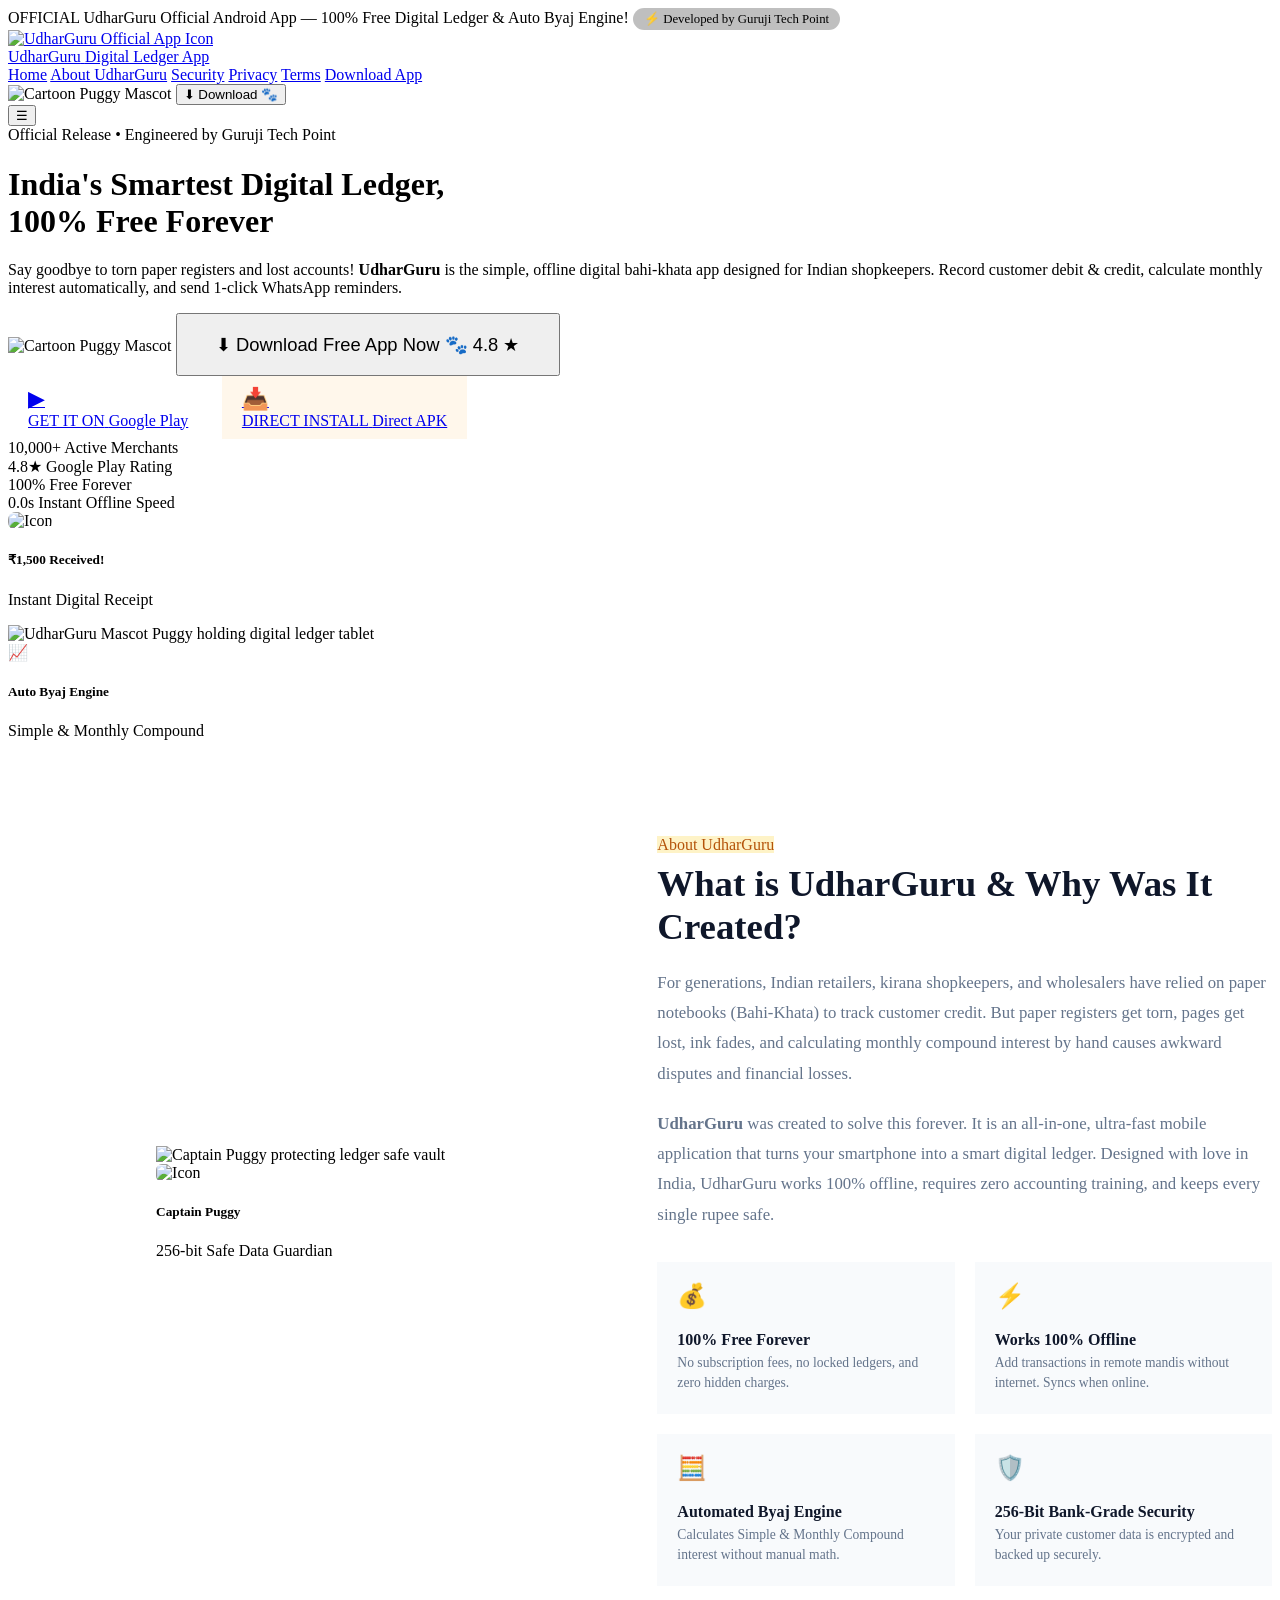
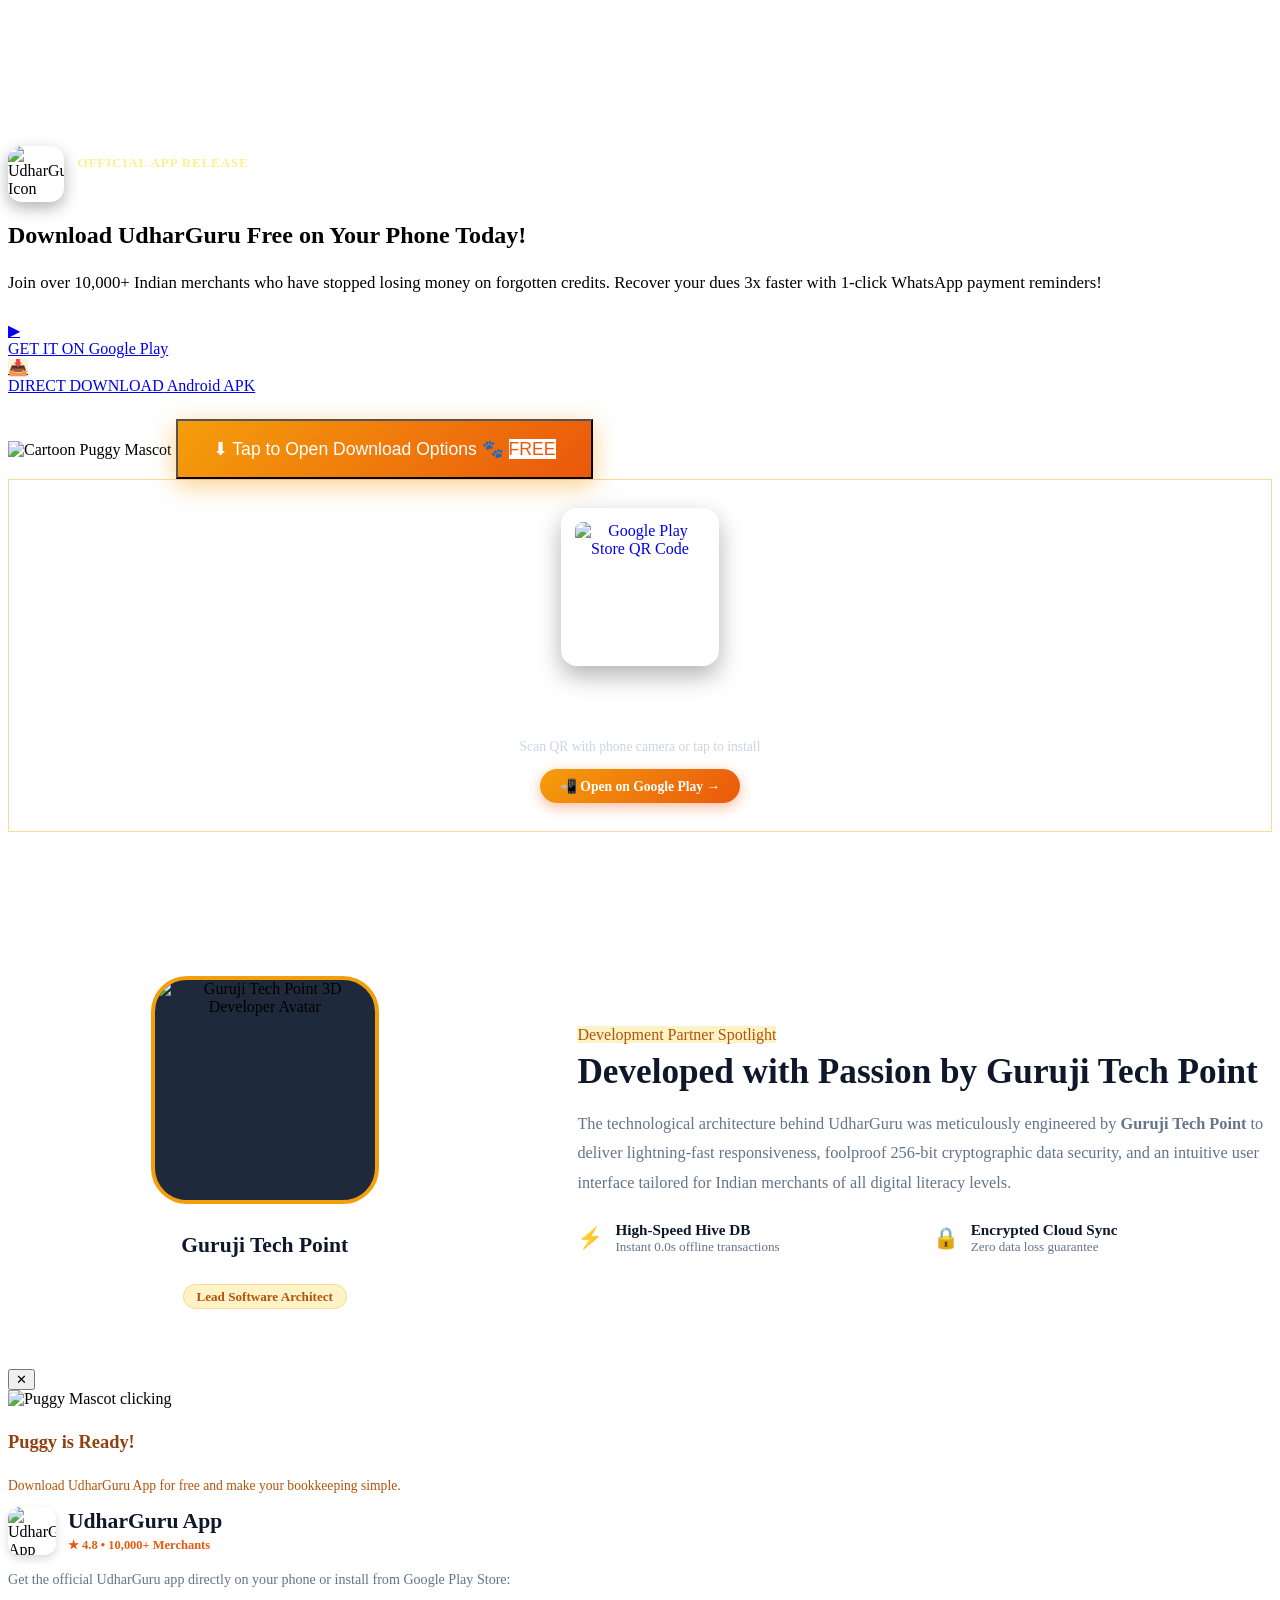
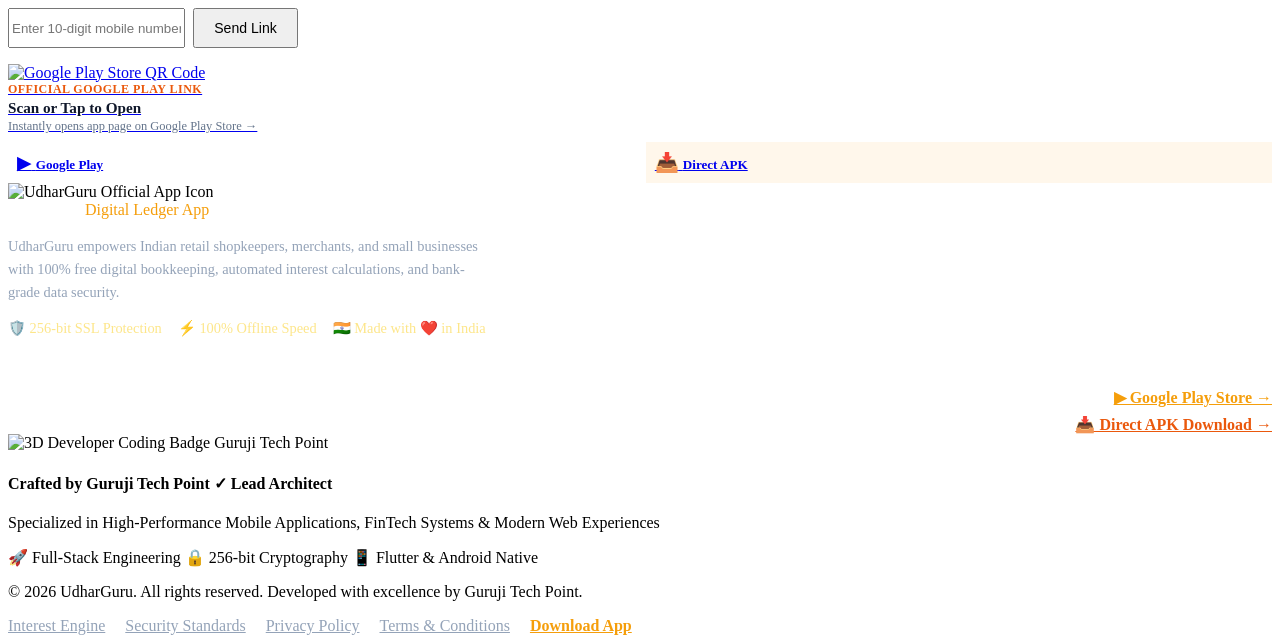
==== index.html @ 4f4fe5c0 "Add files via upload" ====
<!DOCTYPE html>
<html lang="en">
<head>
  <meta charset="UTF-8">
  <meta name="viewport" content="width=device-width, initial-scale=1.0">
  <title>UdharGuru - India's Free Digital Ledger & Bahi Khata App | Download Now</title>
  <meta name="description" content="UdharGuru is India's smartest digital ledger app for shopkeepers. Simple, offline, automated interest calculation, 100% free. Developed by Guruji Tech Point.">
  <link rel="stylesheet" href="css/style.css">
  <link rel="icon" type="image/png" href="assets/images/app_icon.png">
  <meta name="theme-color" content="#F59E0B">
</head>
<body>

  <!-- Top Announcement Bar -->
  <div class="top-bar">
    <span class="badge">OFFICIAL</span>
    <span>UdharGuru Official Android App — 100% Free Digital Ledger & Auto Byaj Engine!</span>
    <span style="margin-left: auto; display: inline-flex; align-items: center; gap: 0.4rem; font-size: 0.8rem; background: rgba(0,0,0,0.25); padding: 0.2rem 0.7rem; border-radius: 99px;">
      ⚡ Developed by Guruji Tech Point
    </span>
  </div>

  <!-- Navigation -->
  <nav class="navbar">
    <div class="container nav-wrapper">
      <a href="index.html" class="brand-logo">
        <div class="logo-badge">
          <img src="assets/images/app_icon.png" alt="UdharGuru Official App Icon">
        </div>
        <div class="logo-text">
          <span class="logo-main">UdharGuru</span>
          <span class="logo-sub">Digital Ledger App</span>
        </div>
      </a>

      <div class="nav-links">
        <a href="index.html" class="nav-link">Home</a>
        <a href="index.html#about" class="nav-link">About UdharGuru</a>
        <a href="security.html" class="nav-link">Security</a>
        <a href="privacy.html" class="nav-link">Privacy</a>
        <a href="terms.html" class="nav-link">Terms</a>
        <a href="#download" class="nav-link">Download App</a>
      </div>

      <div class="nav-actions">
        <!-- Interactive Animated Puggy Download CTA -->
        <div class="puggy-download-btn-container nav-btn-container">
          <img src="assets/images/puggy_button_mascot.png" class="puggy-mascot-transparent" alt="Cartoon Puggy Mascot">
          <button class="btn-download-main trigger-download-modal" id="navDownloadBtn">
            <span class="download-icon">⬇</span>
            <span>Download</span>
            <span class="btn-paw-panja">🐾</span>
            <span class="paw-ripple"></span>
          </button>
        </div>
        <button class="nav-mobile-btn" aria-label="Toggle navigation">☰</button>
      </div>
    </div>
  </nav>

  <!-- Hero Section (Focus on UdharGuru & Download) -->
  <header class="hero-section">
    <div class="container hero-grid">
      <div class="hero-content">
        <div class="pill-badge">
          <span class="pulse-dot"></span>
          <span>Official Release • Engineered by Guruji Tech Point</span>
        </div>
        <h1 class="hero-title" style="font-family: var(--font-main);">
          India's Smartest Digital Ledger, <br>
          <span class="highlight">100% Free Forever</span>
        </h1>
        <p class="hero-subtitle">
          Say goodbye to torn paper registers and lost accounts! <strong>UdharGuru</strong> is the simple, offline digital bahi-khata app designed for Indian shopkeepers. Record customer debit & credit, calculate monthly interest automatically, and send 1-click WhatsApp reminders.
        </p>

        <!-- Main Download Action Area -->
        <div class="hero-actions" style="flex-direction: column; align-items: flex-start; gap: 1.25rem;">
          <!-- Animated Cartoon Puggy Download Button -->
          <div class="puggy-download-btn-container">
            <img src="assets/images/puggy_button_mascot.png" class="puggy-mascot-transparent" alt="Cartoon Puggy Mascot">
            <button class="btn-download-main trigger-download-modal" style="padding: 1.15rem 2.4rem; font-size: 1.15rem;" id="heroDownloadBtn">
              <span class="download-icon">⬇</span>
              <span>Download Free App Now</span>
              <span class="btn-paw-panja">🐾</span>
              <span class="btn-badge">4.8 ★</span>
              <span class="paw-ripple"></span>
            </button>
          </div>

          <!-- Direct Store Buttons Row -->
          <div style="display: flex; gap: 0.85rem; flex-wrap: wrap;">
            <a href="https://play.google.com/store/apps/details?id=com.udharkhata.akhil" target="_blank" class="store-badge-card" style="padding: 0.6rem 1.25rem;">
              <span class="store-icon" style="font-size: 1.35rem;">▶</span>
              <div class="store-text-group">
                <span class="small-label">GET IT ON</span>
                <span class="big-store-name">Google Play</span>
              </div>
            </a>
            <a href="https://firebasestorage.googleapis.com/v0/b/udharkhata-9199b.firebasestorage.app/o/udharguru%2Fapp-arm64-v8a-release.apk?alt=media&token=521b6034-58a9-446d-8a49-490777621824" target="_blank" class="store-badge-card" style="padding: 0.6rem 1.25rem; background: rgba(245, 158, 11, 0.08); border-color: rgba(245, 158, 11, 0.4);">
              <span class="store-icon" style="font-size: 1.35rem;">📥</span>
              <div class="store-text-group">
                <span class="small-label">DIRECT INSTALL</span>
                <span class="big-store-name">Direct APK</span>
              </div>
            </a>
          </div>
        </div>

        <!-- Trust Stats -->
        <div class="hero-stats-row">
          <div class="stat-item">
            <span class="stat-num">10,000<span class="plus">+</span></span>
            <span class="stat-label">Active Merchants</span>
          </div>
          <div class="stat-item">
            <span class="stat-num">4.8★</span>
            <span class="stat-label">Google Play Rating</span>
          </div>
          <div class="stat-item">
            <span class="stat-num">100%</span>
            <span class="stat-label">Free Forever</span>
          </div>
          <div class="stat-item">
            <span class="stat-num">0.0s</span>
            <span class="stat-label">Instant Offline Speed</span>
          </div>
        </div>
      </div>

      <!-- Hero Visual with Mascot & App Icon -->
      <div class="hero-visual">
        <div class="mascot-card-wrapper">
          <div class="floating-badge badge-top-left">
            <div class="badge-icon green">
              <img src="assets/images/app_icon.png" style="width: 32px; height: 32px; border-radius: 8px;" alt="Icon">
            </div>
            <div class="badge-details">
              <h5>₹1,500 Received!</h5>
              <p>Instant Digital Receipt</p>
            </div>
          </div>

          <div class="mascot-image-container">
            <img src="assets/images/puggy_hero.jpg" alt="UdharGuru Mascot Puggy holding digital ledger tablet">
          </div>

          <div class="floating-badge badge-bottom-right">
            <div class="badge-icon amber">📈</div>
            <div class="badge-details">
              <h5>Auto Byaj Engine</h5>
              <p>Simple & Monthly Compound</p>
            </div>
          </div>
        </div>
      </div>
    </div>
  </header>

  <!-- About UdharGuru Section ("Sirf UdharGuru ke baare me") -->
  <section class="about-section" id="about" style="padding: 5rem 0; background: #ffffff; border-top: 1px solid var(--color-border); border-bottom: 1px solid var(--color-border);">
    <div class="container">
      <div style="display: grid; grid-template-columns: 1fr 1.05fr; gap: 4rem; align-items: center;">
        
        <!-- Left: Captain Puggy Security Visual -->
        <div class="mascot-card-wrapper" style="max-width: 440px; margin: 0 auto;">
          <div class="mascot-image-container">
            <img src="assets/images/puggy_about.jpg" alt="Captain Puggy protecting ledger safe vault">
          </div>
          <div class="floating-badge badge-bottom-right" style="bottom: -15px; right: -15px;">
            <div class="badge-icon green">
              <img src="assets/images/app_icon.png" style="width: 28px; height: 28px; border-radius: 6px;" alt="Icon">
            </div>
            <div class="badge-details">
              <h5>Captain Puggy</h5>
              <p>256-bit Safe Data Guardian</p>
            </div>
          </div>
        </div>

        <!-- Right: What is UdharGuru -->
        <div>
          <span class="section-tag" style="background:#fef3c7; color:#b45309;">About UdharGuru</span>
          <h2 style="font-size: 2.3rem; font-weight: 800; color: #0f172a; margin: 0.5rem 0 1.25rem; font-family: var(--font-main);">
            What is UdharGuru & Why Was It Created?
          </h2>
          <p style="color: #64748b; line-height: 1.8; font-size: 1.05rem; margin-bottom: 1.25rem;">
            For generations, Indian retailers, kirana shopkeepers, and wholesalers have relied on paper notebooks (Bahi-Khata) to track customer credit. But paper registers get torn, pages get lost, ink fades, and calculating monthly compound interest by hand causes awkward disputes and financial losses.
          </p>
          <p style="color: #64748b; line-height: 1.8; font-size: 1.05rem; margin-bottom: 2rem;">
            <strong>UdharGuru</strong> was created to solve this forever. It is an all-in-one, ultra-fast mobile application that turns your smartphone into a smart digital ledger. Designed with love in India, UdharGuru works 100% offline, requires zero accounting training, and keeps every single rupee safe.
          </p>

          <!-- 4 Core Pillars -->
          <div style="display: grid; grid-template-columns: 1fr 1fr; gap: 1.25rem;" id="why">
            <div style="background: #f8fafc; padding: 1.25rem; border-radius: var(--radius-md); border: 1px solid var(--color-border);">
              <div style="font-size: 1.5rem; margin-bottom: 0.35rem;">💰</div>
              <h4 style="font-size: 1rem; font-weight: 800; color: #0f172a; margin-bottom: 0.25rem;">100% Free Forever</h4>
              <p style="font-size: 0.85rem; color: #64748b; margin: 0; line-height: 1.5;">No subscription fees, no locked ledgers, and zero hidden charges.</p>
            </div>

            <div style="background: #f8fafc; padding: 1.25rem; border-radius: var(--radius-md); border: 1px solid var(--color-border);">
              <div style="font-size: 1.5rem; margin-bottom: 0.35rem;">⚡</div>
              <h4 style="font-size: 1rem; font-weight: 800; color: #0f172a; margin-bottom: 0.25rem;">Works 100% Offline</h4>
              <p style="font-size: 0.85rem; color: #64748b; margin: 0; line-height: 1.5;">Add transactions in remote mandis without internet. Syncs when online.</p>
            </div>

            <div style="background: #f8fafc; padding: 1.25rem; border-radius: var(--radius-md); border: 1px solid var(--color-border);">
              <div style="font-size: 1.5rem; margin-bottom: 0.35rem;">🧮</div>
              <h4 style="font-size: 1rem; font-weight: 800; color: #0f172a; margin-bottom: 0.25rem;">Automated Byaj Engine</h4>
              <p style="font-size: 0.85rem; color: #64748b; margin: 0; line-height: 1.5;">Calculates Simple & Monthly Compound interest without manual math.</p>
            </div>

            <div style="background: #f8fafc; padding: 1.25rem; border-radius: var(--radius-md); border: 1px solid var(--color-border);">
              <div style="font-size: 1.5rem; margin-bottom: 0.35rem;">🛡️</div>
              <h4 style="font-size: 1rem; font-weight: 800; color: #0f172a; margin-bottom: 0.25rem;">256-Bit Bank-Grade Security</h4>
              <p style="font-size: 0.85rem; color: #64748b; margin: 0; line-height: 1.5;">Your private customer data is encrypted and backed up securely.</p>
            </div>
          </div>
        </div>

      </div>
    </div>
  </section>

  <!-- Focus on Download Section (The Centerpiece) -->
  <section class="download-cta-section" id="download" style="padding: 5rem 0;">
    <div class="container">
      <div class="download-cta-banner">
        <div class="cta-text-side">
          <div style="display:flex; align-items:center; gap:0.85rem; margin-bottom:1rem;">
            <img src="assets/images/app_icon.png" style="width:56px; height:56px; border-radius:14px; box-shadow:0 6px 16px rgba(0,0,0,0.3);" alt="UdharGuru Icon">
            <div>
              <span style="font-size:0.82rem; font-weight:800; color:#fef08a; text-transform:uppercase; letter-spacing:0.06em;">Official App Release</span>
              <h4 style="margin:0; font-size:1.25rem; color:#ffffff;">UdharGuru App</h4>
            </div>
          </div>
          <h2 style="font-family: var(--font-main);">Download UdharGuru Free on Your Phone Today!</h2>
          <p style="font-size: 1.05rem; line-height: 1.7; margin-bottom: 1.5rem;">
            Join over 10,000+ Indian merchants who have stopped losing money on forgotten credits. Recover your dues 3x faster with 1-click WhatsApp payment reminders!
          </p>

          <!-- Store Buttons Row -->
          <div class="app-store-badges-row" style="margin-bottom: 1.5rem;">
            <a href="https://play.google.com/store/apps/details?id=com.udharkhata.akhil" target="_blank" class="store-badge-card">
              <span class="store-icon">▶</span>
              <div class="store-text-group">
                <span class="small-label">GET IT ON</span>
                <span class="big-store-name">Google Play</span>
              </div>
            </a>

            <a href="https://firebasestorage.googleapis.com/v0/b/udharkhata-9199b.firebasestorage.app/o/udharguru%2Fapp-arm64-v8a-release.apk?alt=media&token=521b6034-58a9-446d-8a49-490777621824" target="_blank" class="store-badge-card" style="background: rgba(245, 158, 11, 0.15); border-color: rgba(245, 158, 11, 0.4);">
              <span class="store-icon">📥</span>
              <div class="store-text-group">
                <span class="small-label">DIRECT DOWNLOAD</span>
                <span class="big-store-name">Android APK</span>
              </div>
            </a>
          </div>

          <!-- Animated Puggy Download Button in CTA -->
          <div class="puggy-download-btn-container">
            <img src="assets/images/puggy_button_mascot.png" class="puggy-mascot-transparent" alt="Cartoon Puggy Mascot">
            <button class="btn-download-main trigger-download-modal" style="background: linear-gradient(135deg, #f59e0b 0%, #ea580c 100%); color: #ffffff; box-shadow: 0 6px 24px rgba(245, 158, 11, 0.5); padding: 1.1rem 2.2rem; font-size: 1.1rem;">
              <span class="download-icon">⬇</span>
              <span>Tap to Open Download Options</span>
              <span class="btn-paw-panja">🐾</span>
              <span class="btn-badge" style="background:#ffffff; color:#ea580c;">FREE</span>
              <span class="paw-ripple"></span>
            </button>
          </div>
        </div>

        <!-- Right Side: Scannable Google Play Store Link Card -->
        <div class="cta-puggy-visual">
          <a href="https://play.google.com/store/apps/details?id=com.udharkhata.akhil" target="_blank" class="cta-puggy-box" style="background: rgba(255,255,255,0.06); padding: 1.75rem; border-radius: var(--radius-xl); border: 1.5px solid rgba(245, 158, 11, 0.4); text-align: center; text-decoration: none; display: block; transition: all 0.25s ease;">
            <div style="background: #ffffff; padding: 0.85rem; border-radius: 16px; display: inline-block; margin-bottom: 0.85rem; box-shadow: 0 10px 25px rgba(0,0,0,0.3);">
              <img src="assets/images/playstore_qr.png" alt="Google Play Store QR Code" style="width: 130px; height: 130px; display: block; border-radius: 8px;">
            </div>
            <h4 style="color: #ffffff; font-size: 1.15rem; margin-bottom: 0.35rem; display: flex; align-items: center; justify-content: center; gap: 0.4rem;">
              <span>▶</span> Google Play Store Link
            </h4>
            <p style="color: #cbd5e1; font-size: 0.85rem; margin-bottom: 0.85rem;">Scan QR with phone camera or tap to install</p>
            <div style="display: inline-flex; align-items: center; gap: 0.5rem; background: linear-gradient(135deg, #f59e0b 0%, #ea580c 100%); color: #ffffff; padding: 0.55rem 1.25rem; border-radius: 99px; font-size: 0.85rem; font-weight: 700; box-shadow: 0 4px 14px rgba(234, 88, 12, 0.4);">
              <span>📲 Open on Google Play →</span>
            </div>
          </a>
        </div>
      </div>
    </div>
  </section>

  <!-- Dedicated Technology & Developer Spotlight -->
  <section style="background: #ffffff; padding: 4rem 0; border-top: 1px solid var(--color-border); border-bottom: 1px solid var(--color-border);">
    <div class="container">
      <div style="display: grid; grid-template-columns: 0.85fr 1.15fr; gap: 3.5rem; align-items: center;">
        <div style="text-align: center;">
          <div style="width: 220px; height: 220px; margin: 0 auto; border-radius: 36px; overflow: hidden; box-shadow: var(--shadow-xl); border: 4px solid #f59e0b; background: #1e293b;">
            <img src="assets/images/developer_badge.png" style="width:100%; height:100%; object-fit:cover;" alt="Guruji Tech Point 3D Developer Avatar">
          </div>
          <div style="margin-top: 1.25rem;">
            <h4 style="font-size: 1.35rem; font-weight: 800; color: #0f172a;">Guruji Tech Point</h4>
            <span style="font-size: 0.82rem; font-weight: 700; color: #b45309; background: #fef3c7; border: 1px solid rgba(245, 158, 11, 0.3); padding: 0.25rem 0.8rem; border-radius: 99px;">Lead Software Architect</span>
          </div>
        </div>

        <div>
          <span class="section-tag" style="background:#fef3c7; color:#b45309;">Development Partner Spotlight</span>
          <h2 style="font-size: 2.2rem; font-weight: 800; color: #0f172a; margin: 0.5rem 0 1rem; font-family: var(--font-main);">
            Developed with Passion by Guruji Tech Point
          </h2>
          <p style="color: #64748b; line-height: 1.8; font-size: 1.02rem; margin-bottom: 1.5rem;">
            The technological architecture behind UdharGuru was meticulously engineered by <strong>Guruji Tech Point</strong> to deliver lightning-fast responsiveness, foolproof 256-bit cryptographic data security, and an intuitive user interface tailored for Indian merchants of all digital literacy levels.
          </p>

          <div style="display: grid; grid-template-columns: 1fr 1fr; gap: 1rem;">
            <div style="display: flex; gap: 0.75rem; align-items: center;">
              <span style="font-size: 1.3rem;">⚡</span>
              <div>
                <strong style="color: #0f172a; font-size: 0.95rem;">High-Speed Hive DB</strong>
                <p style="font-size: 0.82rem; color: #64748b; margin: 0;">Instant 0.0s offline transactions</p>
              </div>
            </div>

            <div style="display: flex; gap: 0.75rem; align-items: center;">
              <span style="font-size: 1.3rem;">🔒</span>
              <div>
                <strong style="color: #0f172a; font-size: 0.95rem;">Encrypted Cloud Sync</strong>
                <p style="font-size: 0.82rem; color: #64748b; margin: 0;">Zero data loss guarantee</p>
              </div>
            </div>
          </div>
        </div>
      </div>
    </div>
  </section>

  <!-- Download Modal -->
  <div class="modal-backdrop" id="downloadModal">
    <div class="modal-content-card">
      <button class="modal-close-btn" aria-label="Close modal">✕</button>
      <div class="modal-grid">
        <div class="modal-puggy-side">
          <img src="assets/images/puggy_download_click.jpg" class="modal-puggy-img" alt="Puggy Mascot clicking">
          <h4 style="font-weight: 800; color: #92400e; font-size: 1.15rem;">Puggy is Ready!</h4>
          <p style="font-size: 0.85rem; color: #b45309; margin-top: 0.25rem;">Download UdharGuru App for free and make your bookkeeping simple.</p>
        </div>

        <div class="modal-form-side">
          <div style="display:flex; align-items:center; gap:0.75rem; margin-bottom:1rem;">
            <img src="assets/images/app_icon.png" style="width:48px; height:48px; border-radius:12px; box-shadow:0 4px 10px rgba(0,0,0,0.15);" alt="UdharGuru App">
            <div>
              <h3 style="font-size: 1.35rem; font-weight: 800; color: #0f172a; margin:0; line-height:1.2;">UdharGuru App</h3>
              <span style="font-size: 0.78rem; color: #ea580c; font-weight: 700;">★ 4.8 • 10,000+ Merchants</span>
            </div>
          </div>
          <p style="font-size: 0.88rem; color: #64748b; margin-bottom: 1.25rem;">Get the official UdharGuru app directly on your phone or install from Google Play Store:</p>

          <div style="display: flex; gap: 0.5rem; margin-bottom: 1rem;">
            <input type="tel" id="appPhoneInput" class="form-input" placeholder="Enter 10-digit mobile number" maxlength="10">
            <button id="btnSendAppLink" class="btn-download-main" style="padding: 0.6rem 1.2rem; white-space: nowrap; font-size: 0.88rem;">
              <span>Send Link</span>
            </button>
          </div>

          <!-- Google Play Store QR Scanner & Direct Link -->
          <a href="https://play.google.com/store/apps/details?id=com.udharkhata.akhil" target="_blank" class="qr-container">
            <div class="qr-box">
              <img src="assets/images/playstore_qr.png" alt="Google Play Store QR Code">
            </div>
            <div style="flex: 1;">
              <div style="display:flex; align-items:center; gap:0.35rem; margin-bottom:0.15rem;">
                <span style="font-size:0.75rem; font-weight:800; color:#ea580c; text-transform:uppercase; letter-spacing:0.04em;">Official Google Play Link</span>
              </div>
              <h5 style="font-size: 0.95rem; font-weight: 800; color: #0f172a; margin: 0;">Scan or Tap to Open</h5>
              <p style="font-size: 0.78rem; color: #64748b; margin: 0.15rem 0 0;">Instantly opens app page on Google Play Store →</p>
            </div>
          </a>

          <div style="display: flex; gap: 0.75rem; margin-top: 0.5rem;">
            <a href="https://play.google.com/store/apps/details?id=com.udharkhata.akhil" target="_blank" class="store-badge-card" style="flex:1; justify-content:center; padding:0.55rem;">
              <span class="store-icon" style="font-size:1.2rem;">▶</span>
              <span style="font-size:0.82rem; font-weight:700;">Google Play</span>
            </a>
            <a href="https://firebasestorage.googleapis.com/v0/b/udharkhata-9199b.firebasestorage.app/o/udharguru%2Fapp-arm64-v8a-release.apk?alt=media&token=521b6034-58a9-446d-8a49-490777621824" target="_blank" class="store-badge-card" style="flex:1; justify-content:center; padding:0.55rem; background: rgba(245, 158, 11, 0.08); border-color: rgba(245, 158, 11, 0.3);">
              <span class="store-icon" style="font-size:1.2rem;">📥</span>
              <span style="font-size:0.82rem; font-weight:700;">Direct APK</span>
            </a>
          </div>
        </div>
      </div>
    </div>
  </div>

  <!-- Footer -->
  <footer class="footer">
    <div class="container">
      <div class="footer-grid" style="grid-template-columns: 1.5fr 1fr; align-items: center;">
        <div class="footer-col">
          <div class="brand-logo" style="margin-bottom: 1rem;">
            <div class="logo-badge">
              <img src="assets/images/app_icon.png" alt="UdharGuru Official App Icon">
            </div>
            <div class="logo-text">
              <span class="logo-main" style="color:#ffffff;-webkit-text-fill-color:#ffffff;">UdharGuru</span>
              <span class="logo-sub" style="color:#f59e0b;">Digital Ledger App</span>
            </div>
          </div>
          <p style="font-size: 0.9rem; line-height: 1.6; color: #94a3b8; max-width: 480px; margin-bottom: 1rem;">
            UdharGuru empowers Indian retail shopkeepers, merchants, and small businesses with 100% free digital bookkeeping, automated interest calculations, and bank-grade data security.
          </p>
          <div style="display:flex; gap:1rem; font-size:0.9rem; color:#fde68a;">
            <span>🛡️ 256-bit SSL Protection</span>
            <span>⚡ 100% Offline Speed</span>
            <span>🇮🇳 Made with ❤️ in India</span>
          </div>
        </div>

        <div class="footer-col" style="text-align: right;">
          <h4 style="color:#ffffff; margin-bottom:0.75rem;">Download App</h4>
          <div style="display:flex; flex-direction:column; gap:0.5rem; align-items:flex-end;">
            <a href="https://play.google.com/store/apps/details?id=com.udharkhata.akhil" target="_blank" style="color:#f59e0b; font-weight:700;">▶ Google Play Store →</a>
            <a href="https://firebasestorage.googleapis.com/v0/b/udharkhata-9199b.firebasestorage.app/o/udharguru%2Fapp-arm64-v8a-release.apk?alt=media&token=521b6034-58a9-446d-8a49-490777621824" target="_blank" style="color:#ea580c; font-weight:700;">📥 Direct APK Download →</a>
          </div>
        </div>
      </div>

      <!-- Developer Attribution Bar -->
      <div class="developer-credit-bar">
        <div class="dev-credit-wrapper">
          <div class="dev-credit-card">
            <div class="dev-credit-avatar">
              <img src="assets/images/developer_badge.png" alt="3D Developer Coding Badge Guruji Tech Point">
            </div>
            <div class="dev-credit-info">
              <h4>
                <span>Crafted by Guruji Tech Point</span>
                <span class="verified-tag">✓ Lead Architect</span>
              </h4>
              <p>Specialized in High-Performance Mobile Applications, FinTech Systems & Modern Web Experiences</p>
              <div class="dev-credit-links">
                <span class="dev-badge-pill">🚀 Full-Stack Engineering</span>
                <span class="dev-badge-pill">🔒 256-bit Cryptography</span>
                <span class="dev-badge-pill">📱 Flutter & Android Native</span>
              </div>
            </div>
          </div>
        </div>
      </div>

      <div class="footer-bottom">
        <p>© 2026 UdharGuru. All rights reserved. Developed with excellence by Guruji Tech Point.</p>
        <div style="display:flex; gap:1.25rem; flex-wrap:wrap;">
          <a href="calculator.html" style="color:#94a3b8;">Interest Engine</a>
          <a href="security.html" style="color:#94a3b8;">Security Standards</a>
          <a href="privacy.html" style="color:#94a3b8;">Privacy Policy</a>
          <a href="terms.html" style="color:#94a3b8;">Terms & Conditions</a>
          <a href="#download" style="color:#f59e0b; font-weight:700;">Download App</a>
        </div>
      </div>
    </div>
  </footer>

  <script src="js/main.js"></script>
</body>
</html>
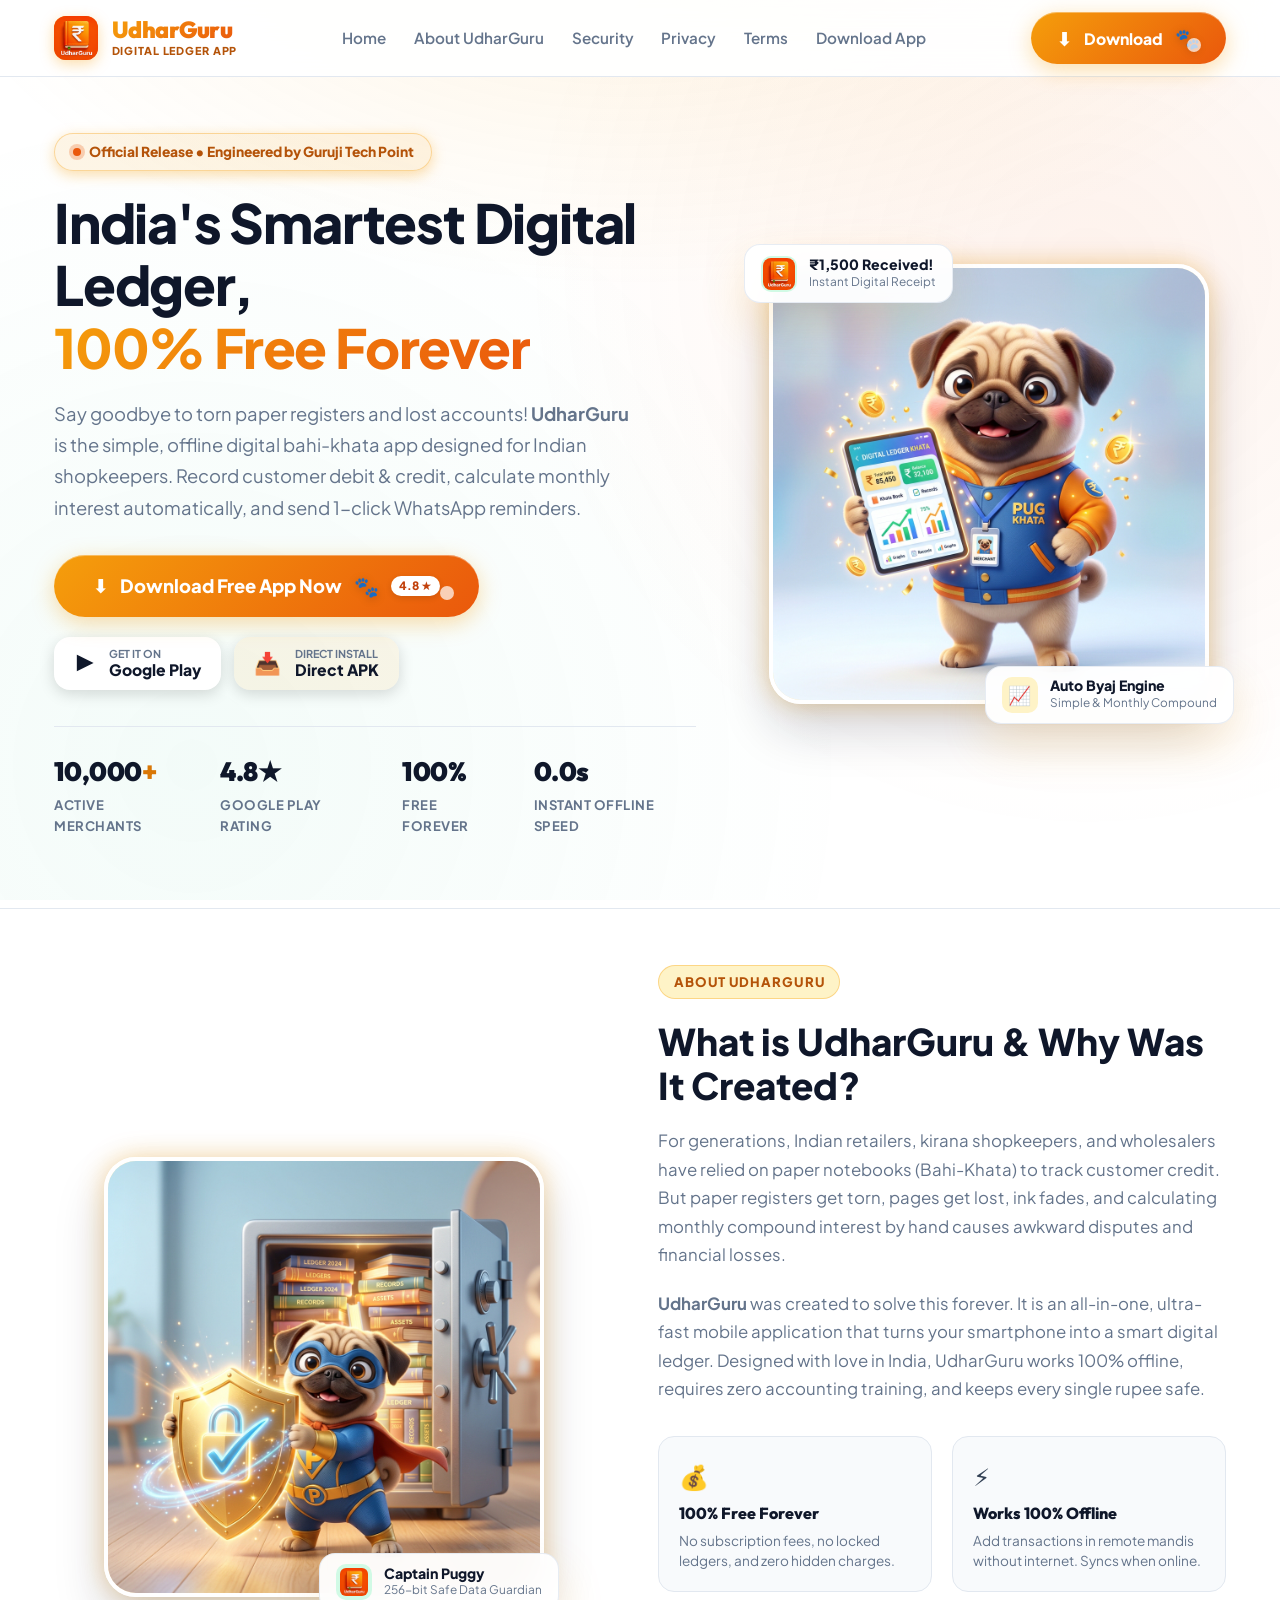
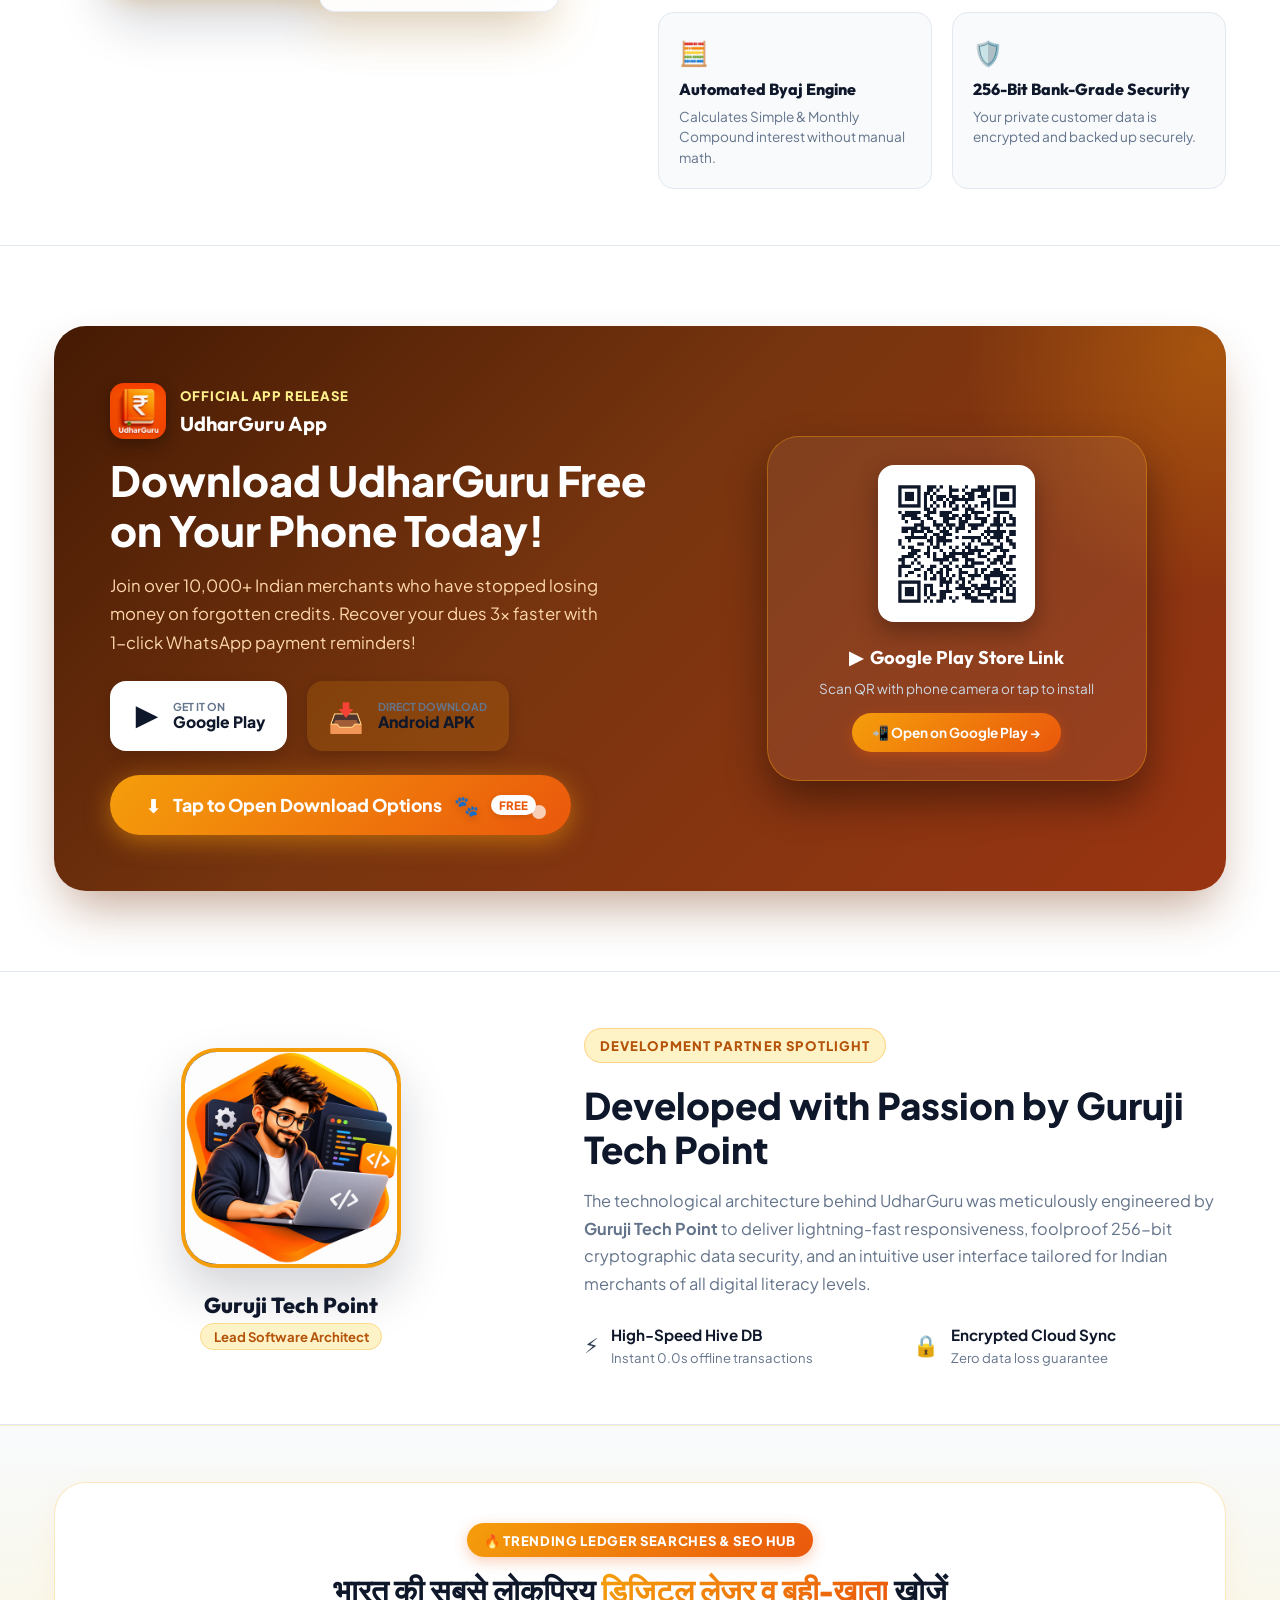
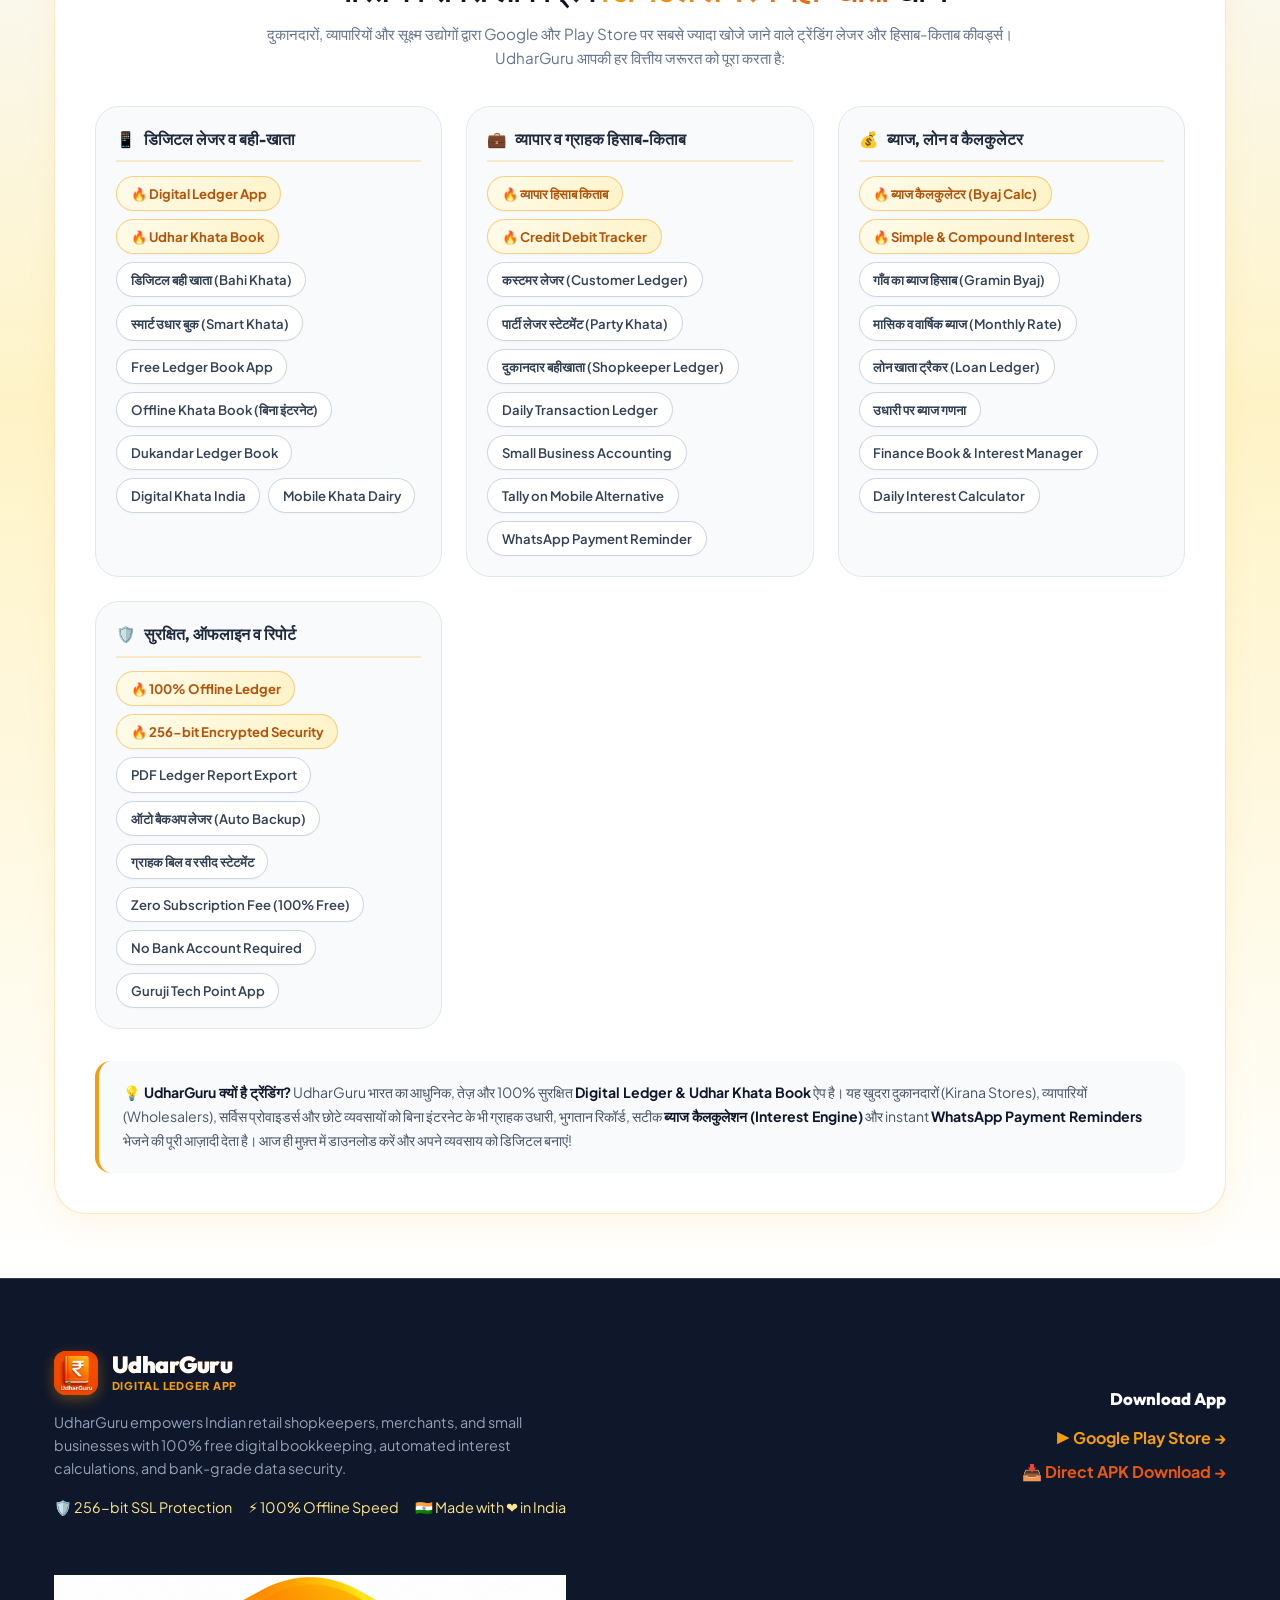
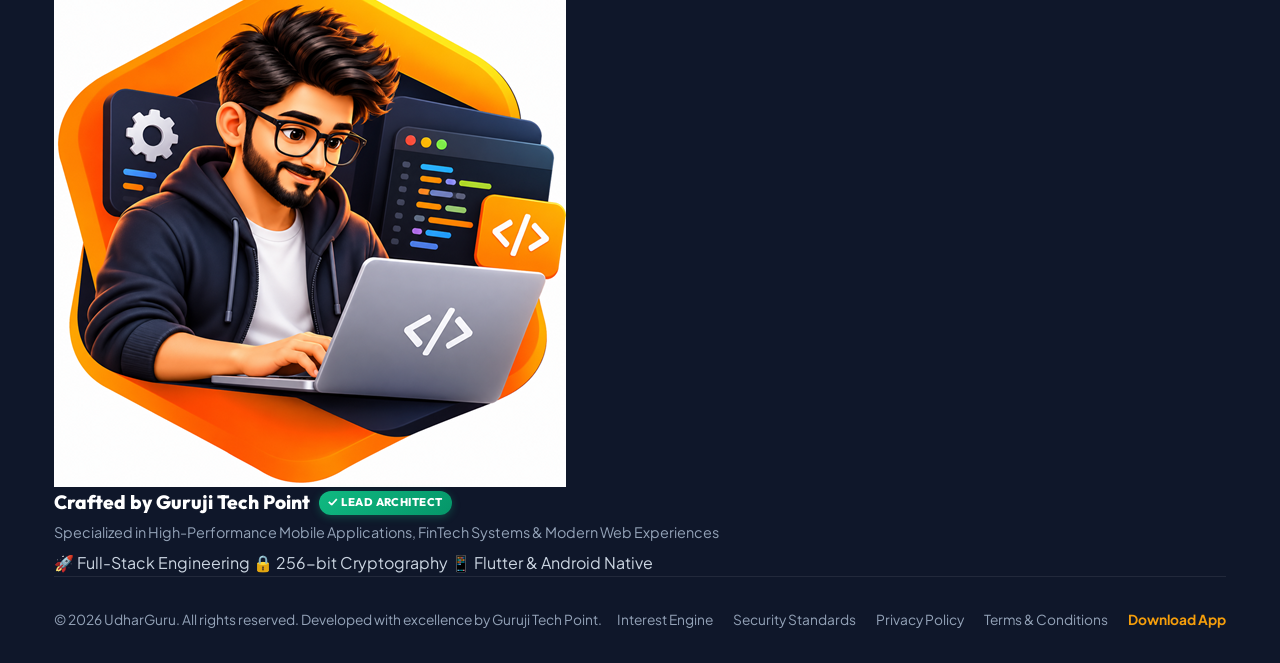
==== commit 6df378b3: "Add files via upload" ====
--- a/index.html
+++ b/index.html
@@ -1,467 +1,600 @@
-<!DOCTYPE html>
-<html lang="en">
-<head>
-  <meta charset="UTF-8">
-  <meta name="viewport" content="width=device-width, initial-scale=1.0">
-  <title>UdharGuru - India's Free Digital Ledger & Bahi Khata App | Download Now</title>
-  <meta name="description" content="UdharGuru is India's smartest digital ledger app for shopkeepers. Simple, offline, automated interest calculation, 100% free. Developed by Guruji Tech Point.">
-  <link rel="stylesheet" href="css/style.css">
-  <link rel="icon" type="image/png" href="assets/images/app_icon.png">
-  <meta name="theme-color" content="#F59E0B">
-</head>
-<body>
-
-  <!-- Top Announcement Bar -->
-  <div class="top-bar">
-    <span class="badge">OFFICIAL</span>
-    <span>UdharGuru Official Android App — 100% Free Digital Ledger & Auto Byaj Engine!</span>
-    <span style="margin-left: auto; display: inline-flex; align-items: center; gap: 0.4rem; font-size: 0.8rem; background: rgba(0,0,0,0.25); padding: 0.2rem 0.7rem; border-radius: 99px;">
-      ⚡ Developed by Guruji Tech Point
-    </span>
-  </div>
-
-  <!-- Navigation -->
-  <nav class="navbar">
-    <div class="container nav-wrapper">
-      <a href="index.html" class="brand-logo">
-        <div class="logo-badge">
-          <img src="assets/images/app_icon.png" alt="UdharGuru Official App Icon">
-        </div>
-        <div class="logo-text">
-          <span class="logo-main">UdharGuru</span>
-          <span class="logo-sub">Digital Ledger App</span>
-        </div>
-      </a>
-
-      <div class="nav-links">
-        <a href="index.html" class="nav-link">Home</a>
-        <a href="index.html#about" class="nav-link">About UdharGuru</a>
-        <a href="security.html" class="nav-link">Security</a>
-        <a href="privacy.html" class="nav-link">Privacy</a>
-        <a href="terms.html" class="nav-link">Terms</a>
-        <a href="#download" class="nav-link">Download App</a>
-      </div>
-
-      <div class="nav-actions">
-        <!-- Interactive Animated Puggy Download CTA -->
-        <div class="puggy-download-btn-container nav-btn-container">
-          <img src="assets/images/puggy_button_mascot.png" class="puggy-mascot-transparent" alt="Cartoon Puggy Mascot">
-          <button class="btn-download-main trigger-download-modal" id="navDownloadBtn">
-            <span class="download-icon">⬇</span>
-            <span>Download</span>
-            <span class="btn-paw-panja">🐾</span>
-            <span class="paw-ripple"></span>
-          </button>
-        </div>
-        <button class="nav-mobile-btn" aria-label="Toggle navigation">☰</button>
-      </div>
-    </div>
-  </nav>
-
-  <!-- Hero Section (Focus on UdharGuru & Download) -->
-  <header class="hero-section">
-    <div class="container hero-grid">
-      <div class="hero-content">
-        <div class="pill-badge">
-          <span class="pulse-dot"></span>
-          <span>Official Release • Engineered by Guruji Tech Point</span>
-        </div>
-        <h1 class="hero-title" style="font-family: var(--font-main);">
-          India's Smartest Digital Ledger, <br>
-          <span class="highlight">100% Free Forever</span>
-        </h1>
-        <p class="hero-subtitle">
-          Say goodbye to torn paper registers and lost accounts! <strong>UdharGuru</strong> is the simple, offline digital bahi-khata app designed for Indian shopkeepers. Record customer debit & credit, calculate monthly interest automatically, and send 1-click WhatsApp reminders.
-        </p>
-
-        <!-- Main Download Action Area -->
-        <div class="hero-actions" style="flex-direction: column; align-items: flex-start; gap: 1.25rem;">
-          <!-- Animated Cartoon Puggy Download Button -->
-          <div class="puggy-download-btn-container">
-            <img src="assets/images/puggy_button_mascot.png" class="puggy-mascot-transparent" alt="Cartoon Puggy Mascot">
-            <button class="btn-download-main trigger-download-modal" style="padding: 1.15rem 2.4rem; font-size: 1.15rem;" id="heroDownloadBtn">
-              <span class="download-icon">⬇</span>
-              <span>Download Free App Now</span>
-              <span class="btn-paw-panja">🐾</span>
-              <span class="btn-badge">4.8 ★</span>
-              <span class="paw-ripple"></span>
-            </button>
-          </div>
-
-          <!-- Direct Store Buttons Row -->
-          <div style="display: flex; gap: 0.85rem; flex-wrap: wrap;">
-            <a href="https://play.google.com/store/apps/details?id=com.udharkhata.akhil" target="_blank" class="store-badge-card" style="padding: 0.6rem 1.25rem;">
-              <span class="store-icon" style="font-size: 1.35rem;">▶</span>
-              <div class="store-text-group">
-                <span class="small-label">GET IT ON</span>
-                <span class="big-store-name">Google Play</span>
-              </div>
-            </a>
-            <a href="https://firebasestorage.googleapis.com/v0/b/udharkhata-9199b.firebasestorage.app/o/udharguru%2Fapp-arm64-v8a-release.apk?alt=media&token=521b6034-58a9-446d-8a49-490777621824" target="_blank" class="store-badge-card" style="padding: 0.6rem 1.25rem; background: rgba(245, 158, 11, 0.08); border-color: rgba(245, 158, 11, 0.4);">
-              <span class="store-icon" style="font-size: 1.35rem;">📥</span>
-              <div class="store-text-group">
-                <span class="small-label">DIRECT INSTALL</span>
-                <span class="big-store-name">Direct APK</span>
-              </div>
-            </a>
-          </div>
-        </div>
-
-        <!-- Trust Stats -->
-        <div class="hero-stats-row">
-          <div class="stat-item">
-            <span class="stat-num">10,000<span class="plus">+</span></span>
-            <span class="stat-label">Active Merchants</span>
-          </div>
-          <div class="stat-item">
-            <span class="stat-num">4.8★</span>
-            <span class="stat-label">Google Play Rating</span>
-          </div>
-          <div class="stat-item">
-            <span class="stat-num">100%</span>
-            <span class="stat-label">Free Forever</span>
-          </div>
-          <div class="stat-item">
-            <span class="stat-num">0.0s</span>
-            <span class="stat-label">Instant Offline Speed</span>
-          </div>
-        </div>
-      </div>
-
-      <!-- Hero Visual with Mascot & App Icon -->
-      <div class="hero-visual">
-        <div class="mascot-card-wrapper">
-          <div class="floating-badge badge-top-left">
-            <div class="badge-icon green">
-              <img src="assets/images/app_icon.png" style="width: 32px; height: 32px; border-radius: 8px;" alt="Icon">
-            </div>
-            <div class="badge-details">
-              <h5>₹1,500 Received!</h5>
-              <p>Instant Digital Receipt</p>
-            </div>
-          </div>
-
-          <div class="mascot-image-container">
-            <img src="assets/images/puggy_hero.jpg" alt="UdharGuru Mascot Puggy holding digital ledger tablet">
-          </div>
-
-          <div class="floating-badge badge-bottom-right">
-            <div class="badge-icon amber">📈</div>
-            <div class="badge-details">
-              <h5>Auto Byaj Engine</h5>
-              <p>Simple & Monthly Compound</p>
-            </div>
-          </div>
-        </div>
-      </div>
-    </div>
-  </header>
-
-  <!-- About UdharGuru Section ("Sirf UdharGuru ke baare me") -->
-  <section class="about-section" id="about" style="padding: 5rem 0; background: #ffffff; border-top: 1px solid var(--color-border); border-bottom: 1px solid var(--color-border);">
-    <div class="container">
-      <div style="display: grid; grid-template-columns: 1fr 1.05fr; gap: 4rem; align-items: center;">
-        
-        <!-- Left: Captain Puggy Security Visual -->
-        <div class="mascot-card-wrapper" style="max-width: 440px; margin: 0 auto;">
-          <div class="mascot-image-container">
-            <img src="assets/images/puggy_about.jpg" alt="Captain Puggy protecting ledger safe vault">
-          </div>
-          <div class="floating-badge badge-bottom-right" style="bottom: -15px; right: -15px;">
-            <div class="badge-icon green">
-              <img src="assets/images/app_icon.png" style="width: 28px; height: 28px; border-radius: 6px;" alt="Icon">
-            </div>
-            <div class="badge-details">
-              <h5>Captain Puggy</h5>
-              <p>256-bit Safe Data Guardian</p>
-            </div>
-          </div>
-        </div>
-
-        <!-- Right: What is UdharGuru -->
-        <div>
-          <span class="section-tag" style="background:#fef3c7; color:#b45309;">About UdharGuru</span>
-          <h2 style="font-size: 2.3rem; font-weight: 800; color: #0f172a; margin: 0.5rem 0 1.25rem; font-family: var(--font-main);">
-            What is UdharGuru & Why Was It Created?
-          </h2>
-          <p style="color: #64748b; line-height: 1.8; font-size: 1.05rem; margin-bottom: 1.25rem;">
-            For generations, Indian retailers, kirana shopkeepers, and wholesalers have relied on paper notebooks (Bahi-Khata) to track customer credit. But paper registers get torn, pages get lost, ink fades, and calculating monthly compound interest by hand causes awkward disputes and financial losses.
-          </p>
-          <p style="color: #64748b; line-height: 1.8; font-size: 1.05rem; margin-bottom: 2rem;">
-            <strong>UdharGuru</strong> was created to solve this forever. It is an all-in-one, ultra-fast mobile application that turns your smartphone into a smart digital ledger. Designed with love in India, UdharGuru works 100% offline, requires zero accounting training, and keeps every single rupee safe.
-          </p>
-
-          <!-- 4 Core Pillars -->
-          <div style="display: grid; grid-template-columns: 1fr 1fr; gap: 1.25rem;" id="why">
-            <div style="background: #f8fafc; padding: 1.25rem; border-radius: var(--radius-md); border: 1px solid var(--color-border);">
-              <div style="font-size: 1.5rem; margin-bottom: 0.35rem;">💰</div>
-              <h4 style="font-size: 1rem; font-weight: 800; color: #0f172a; margin-bottom: 0.25rem;">100% Free Forever</h4>
-              <p style="font-size: 0.85rem; color: #64748b; margin: 0; line-height: 1.5;">No subscription fees, no locked ledgers, and zero hidden charges.</p>
-            </div>
-
-            <div style="background: #f8fafc; padding: 1.25rem; border-radius: var(--radius-md); border: 1px solid var(--color-border);">
-              <div style="font-size: 1.5rem; margin-bottom: 0.35rem;">⚡</div>
-              <h4 style="font-size: 1rem; font-weight: 800; color: #0f172a; margin-bottom: 0.25rem;">Works 100% Offline</h4>
-              <p style="font-size: 0.85rem; color: #64748b; margin: 0; line-height: 1.5;">Add transactions in remote mandis without internet. Syncs when online.</p>
-            </div>
-
-            <div style="background: #f8fafc; padding: 1.25rem; border-radius: var(--radius-md); border: 1px solid var(--color-border);">
-              <div style="font-size: 1.5rem; margin-bottom: 0.35rem;">🧮</div>
-              <h4 style="font-size: 1rem; font-weight: 800; color: #0f172a; margin-bottom: 0.25rem;">Automated Byaj Engine</h4>
-              <p style="font-size: 0.85rem; color: #64748b; margin: 0; line-height: 1.5;">Calculates Simple & Monthly Compound interest without manual math.</p>
-            </div>
-
-            <div style="background: #f8fafc; padding: 1.25rem; border-radius: var(--radius-md); border: 1px solid var(--color-border);">
-              <div style="font-size: 1.5rem; margin-bottom: 0.35rem;">🛡️</div>
-              <h4 style="font-size: 1rem; font-weight: 800; color: #0f172a; margin-bottom: 0.25rem;">256-Bit Bank-Grade Security</h4>
-              <p style="font-size: 0.85rem; color: #64748b; margin: 0; line-height: 1.5;">Your private customer data is encrypted and backed up securely.</p>
-            </div>
-          </div>
-        </div>
-
-      </div>
-    </div>
-  </section>
-
-  <!-- Focus on Download Section (The Centerpiece) -->
-  <section class="download-cta-section" id="download" style="padding: 5rem 0;">
-    <div class="container">
-      <div class="download-cta-banner">
-        <div class="cta-text-side">
-          <div style="display:flex; align-items:center; gap:0.85rem; margin-bottom:1rem;">
-            <img src="assets/images/app_icon.png" style="width:56px; height:56px; border-radius:14px; box-shadow:0 6px 16px rgba(0,0,0,0.3);" alt="UdharGuru Icon">
-            <div>
-              <span style="font-size:0.82rem; font-weight:800; color:#fef08a; text-transform:uppercase; letter-spacing:0.06em;">Official App Release</span>
-              <h4 style="margin:0; font-size:1.25rem; color:#ffffff;">UdharGuru App</h4>
-            </div>
-          </div>
-          <h2 style="font-family: var(--font-main);">Download UdharGuru Free on Your Phone Today!</h2>
-          <p style="font-size: 1.05rem; line-height: 1.7; margin-bottom: 1.5rem;">
-            Join over 10,000+ Indian merchants who have stopped losing money on forgotten credits. Recover your dues 3x faster with 1-click WhatsApp payment reminders!
-          </p>
-
-          <!-- Store Buttons Row -->
-          <div class="app-store-badges-row" style="margin-bottom: 1.5rem;">
-            <a href="https://play.google.com/store/apps/details?id=com.udharkhata.akhil" target="_blank" class="store-badge-card">
-              <span class="store-icon">▶</span>
-              <div class="store-text-group">
-                <span class="small-label">GET IT ON</span>
-                <span class="big-store-name">Google Play</span>
-              </div>
-            </a>
-
-            <a href="https://firebasestorage.googleapis.com/v0/b/udharkhata-9199b.firebasestorage.app/o/udharguru%2Fapp-arm64-v8a-release.apk?alt=media&token=521b6034-58a9-446d-8a49-490777621824" target="_blank" class="store-badge-card" style="background: rgba(245, 158, 11, 0.15); border-color: rgba(245, 158, 11, 0.4);">
-              <span class="store-icon">📥</span>
-              <div class="store-text-group">
-                <span class="small-label">DIRECT DOWNLOAD</span>
-                <span class="big-store-name">Android APK</span>
-              </div>
-            </a>
-          </div>
-
-          <!-- Animated Puggy Download Button in CTA -->
-          <div class="puggy-download-btn-container">
-            <img src="assets/images/puggy_button_mascot.png" class="puggy-mascot-transparent" alt="Cartoon Puggy Mascot">
-            <button class="btn-download-main trigger-download-modal" style="background: linear-gradient(135deg, #f59e0b 0%, #ea580c 100%); color: #ffffff; box-shadow: 0 6px 24px rgba(245, 158, 11, 0.5); padding: 1.1rem 2.2rem; font-size: 1.1rem;">
-              <span class="download-icon">⬇</span>
-              <span>Tap to Open Download Options</span>
-              <span class="btn-paw-panja">🐾</span>
-              <span class="btn-badge" style="background:#ffffff; color:#ea580c;">FREE</span>
-              <span class="paw-ripple"></span>
-            </button>
-          </div>
-        </div>
-
-        <!-- Right Side: Scannable Google Play Store Link Card -->
-        <div class="cta-puggy-visual">
-          <a href="https://play.google.com/store/apps/details?id=com.udharkhata.akhil" target="_blank" class="cta-puggy-box" style="background: rgba(255,255,255,0.06); padding: 1.75rem; border-radius: var(--radius-xl); border: 1.5px solid rgba(245, 158, 11, 0.4); text-align: center; text-decoration: none; display: block; transition: all 0.25s ease;">
-            <div style="background: #ffffff; padding: 0.85rem; border-radius: 16px; display: inline-block; margin-bottom: 0.85rem; box-shadow: 0 10px 25px rgba(0,0,0,0.3);">
-              <img src="assets/images/playstore_qr.png" alt="Google Play Store QR Code" style="width: 130px; height: 130px; display: block; border-radius: 8px;">
-            </div>
-            <h4 style="color: #ffffff; font-size: 1.15rem; margin-bottom: 0.35rem; display: flex; align-items: center; justify-content: center; gap: 0.4rem;">
-              <span>▶</span> Google Play Store Link
-            </h4>
-            <p style="color: #cbd5e1; font-size: 0.85rem; margin-bottom: 0.85rem;">Scan QR with phone camera or tap to install</p>
-            <div style="display: inline-flex; align-items: center; gap: 0.5rem; background: linear-gradient(135deg, #f59e0b 0%, #ea580c 100%); color: #ffffff; padding: 0.55rem 1.25rem; border-radius: 99px; font-size: 0.85rem; font-weight: 700; box-shadow: 0 4px 14px rgba(234, 88, 12, 0.4);">
-              <span>📲 Open on Google Play →</span>
-            </div>
-          </a>
-        </div>
-      </div>
-    </div>
-  </section>
-
-  <!-- Dedicated Technology & Developer Spotlight -->
-  <section style="background: #ffffff; padding: 4rem 0; border-top: 1px solid var(--color-border); border-bottom: 1px solid var(--color-border);">
-    <div class="container">
-      <div style="display: grid; grid-template-columns: 0.85fr 1.15fr; gap: 3.5rem; align-items: center;">
-        <div style="text-align: center;">
-          <div style="width: 220px; height: 220px; margin: 0 auto; border-radius: 36px; overflow: hidden; box-shadow: var(--shadow-xl); border: 4px solid #f59e0b; background: #1e293b;">
-            <img src="assets/images/developer_badge.png" style="width:100%; height:100%; object-fit:cover;" alt="Guruji Tech Point 3D Developer Avatar">
-          </div>
-          <div style="margin-top: 1.25rem;">
-            <h4 style="font-size: 1.35rem; font-weight: 800; color: #0f172a;">Guruji Tech Point</h4>
-            <span style="font-size: 0.82rem; font-weight: 700; color: #b45309; background: #fef3c7; border: 1px solid rgba(245, 158, 11, 0.3); padding: 0.25rem 0.8rem; border-radius: 99px;">Lead Software Architect</span>
-          </div>
-        </div>
-
-        <div>
-          <span class="section-tag" style="background:#fef3c7; color:#b45309;">Development Partner Spotlight</span>
-          <h2 style="font-size: 2.2rem; font-weight: 800; color: #0f172a; margin: 0.5rem 0 1rem; font-family: var(--font-main);">
-            Developed with Passion by Guruji Tech Point
-          </h2>
-          <p style="color: #64748b; line-height: 1.8; font-size: 1.02rem; margin-bottom: 1.5rem;">
-            The technological architecture behind UdharGuru was meticulously engineered by <strong>Guruji Tech Point</strong> to deliver lightning-fast responsiveness, foolproof 256-bit cryptographic data security, and an intuitive user interface tailored for Indian merchants of all digital literacy levels.
-          </p>
-
-          <div style="display: grid; grid-template-columns: 1fr 1fr; gap: 1rem;">
-            <div style="display: flex; gap: 0.75rem; align-items: center;">
-              <span style="font-size: 1.3rem;">⚡</span>
-              <div>
-                <strong style="color: #0f172a; font-size: 0.95rem;">High-Speed Hive DB</strong>
-                <p style="font-size: 0.82rem; color: #64748b; margin: 0;">Instant 0.0s offline transactions</p>
-              </div>
-            </div>
-
-            <div style="display: flex; gap: 0.75rem; align-items: center;">
-              <span style="font-size: 1.3rem;">🔒</span>
-              <div>
-                <strong style="color: #0f172a; font-size: 0.95rem;">Encrypted Cloud Sync</strong>
-                <p style="font-size: 0.82rem; color: #64748b; margin: 0;">Zero data loss guarantee</p>
-              </div>
-            </div>
-          </div>
-        </div>
-      </div>
-    </div>
-  </section>
-
-  <!-- Download Modal -->
-  <div class="modal-backdrop" id="downloadModal">
-    <div class="modal-content-card">
-      <button class="modal-close-btn" aria-label="Close modal">✕</button>
-      <div class="modal-grid">
-        <div class="modal-puggy-side">
-          <img src="assets/images/puggy_download_click.jpg" class="modal-puggy-img" alt="Puggy Mascot clicking">
-          <h4 style="font-weight: 800; color: #92400e; font-size: 1.15rem;">Puggy is Ready!</h4>
-          <p style="font-size: 0.85rem; color: #b45309; margin-top: 0.25rem;">Download UdharGuru App for free and make your bookkeeping simple.</p>
-        </div>
-
-        <div class="modal-form-side">
-          <div style="display:flex; align-items:center; gap:0.75rem; margin-bottom:1rem;">
-            <img src="assets/images/app_icon.png" style="width:48px; height:48px; border-radius:12px; box-shadow:0 4px 10px rgba(0,0,0,0.15);" alt="UdharGuru App">
-            <div>
-              <h3 style="font-size: 1.35rem; font-weight: 800; color: #0f172a; margin:0; line-height:1.2;">UdharGuru App</h3>
-              <span style="font-size: 0.78rem; color: #ea580c; font-weight: 700;">★ 4.8 • 10,000+ Merchants</span>
-            </div>
-          </div>
-          <p style="font-size: 0.88rem; color: #64748b; margin-bottom: 1.25rem;">Get the official UdharGuru app directly on your phone or install from Google Play Store:</p>
-
-          <div style="display: flex; gap: 0.5rem; margin-bottom: 1rem;">
-            <input type="tel" id="appPhoneInput" class="form-input" placeholder="Enter 10-digit mobile number" maxlength="10">
-            <button id="btnSendAppLink" class="btn-download-main" style="padding: 0.6rem 1.2rem; white-space: nowrap; font-size: 0.88rem;">
-              <span>Send Link</span>
-            </button>
-          </div>
-
-          <!-- Google Play Store QR Scanner & Direct Link -->
-          <a href="https://play.google.com/store/apps/details?id=com.udharkhata.akhil" target="_blank" class="qr-container">
-            <div class="qr-box">
-              <img src="assets/images/playstore_qr.png" alt="Google Play Store QR Code">
-            </div>
-            <div style="flex: 1;">
-              <div style="display:flex; align-items:center; gap:0.35rem; margin-bottom:0.15rem;">
-                <span style="font-size:0.75rem; font-weight:800; color:#ea580c; text-transform:uppercase; letter-spacing:0.04em;">Official Google Play Link</span>
-              </div>
-              <h5 style="font-size: 0.95rem; font-weight: 800; color: #0f172a; margin: 0;">Scan or Tap to Open</h5>
-              <p style="font-size: 0.78rem; color: #64748b; margin: 0.15rem 0 0;">Instantly opens app page on Google Play Store →</p>
-            </div>
-          </a>
-
-          <div style="display: flex; gap: 0.75rem; margin-top: 0.5rem;">
-            <a href="https://play.google.com/store/apps/details?id=com.udharkhata.akhil" target="_blank" class="store-badge-card" style="flex:1; justify-content:center; padding:0.55rem;">
-              <span class="store-icon" style="font-size:1.2rem;">▶</span>
-              <span style="font-size:0.82rem; font-weight:700;">Google Play</span>
-            </a>
-            <a href="https://firebasestorage.googleapis.com/v0/b/udharkhata-9199b.firebasestorage.app/o/udharguru%2Fapp-arm64-v8a-release.apk?alt=media&token=521b6034-58a9-446d-8a49-490777621824" target="_blank" class="store-badge-card" style="flex:1; justify-content:center; padding:0.55rem; background: rgba(245, 158, 11, 0.08); border-color: rgba(245, 158, 11, 0.3);">
-              <span class="store-icon" style="font-size:1.2rem;">📥</span>
-              <span style="font-size:0.82rem; font-weight:700;">Direct APK</span>
-            </a>
-          </div>
-        </div>
-      </div>
-    </div>
-  </div>
-
-  <!-- Footer -->
-  <footer class="footer">
-    <div class="container">
-      <div class="footer-grid" style="grid-template-columns: 1.5fr 1fr; align-items: center;">
-        <div class="footer-col">
-          <div class="brand-logo" style="margin-bottom: 1rem;">
-            <div class="logo-badge">
-              <img src="assets/images/app_icon.png" alt="UdharGuru Official App Icon">
-            </div>
-            <div class="logo-text">
-              <span class="logo-main" style="color:#ffffff;-webkit-text-fill-color:#ffffff;">UdharGuru</span>
-              <span class="logo-sub" style="color:#f59e0b;">Digital Ledger App</span>
-            </div>
-          </div>
-          <p style="font-size: 0.9rem; line-height: 1.6; color: #94a3b8; max-width: 480px; margin-bottom: 1rem;">
-            UdharGuru empowers Indian retail shopkeepers, merchants, and small businesses with 100% free digital bookkeeping, automated interest calculations, and bank-grade data security.
-          </p>
-          <div style="display:flex; gap:1rem; font-size:0.9rem; color:#fde68a;">
-            <span>🛡️ 256-bit SSL Protection</span>
-            <span>⚡ 100% Offline Speed</span>
-            <span>🇮🇳 Made with ❤️ in India</span>
-          </div>
-        </div>
-
-        <div class="footer-col" style="text-align: right;">
-          <h4 style="color:#ffffff; margin-bottom:0.75rem;">Download App</h4>
-          <div style="display:flex; flex-direction:column; gap:0.5rem; align-items:flex-end;">
-            <a href="https://play.google.com/store/apps/details?id=com.udharkhata.akhil" target="_blank" style="color:#f59e0b; font-weight:700;">▶ Google Play Store →</a>
-            <a href="https://firebasestorage.googleapis.com/v0/b/udharkhata-9199b.firebasestorage.app/o/udharguru%2Fapp-arm64-v8a-release.apk?alt=media&token=521b6034-58a9-446d-8a49-490777621824" target="_blank" style="color:#ea580c; font-weight:700;">📥 Direct APK Download →</a>
-          </div>
-        </div>
-      </div>
-
-      <!-- Developer Attribution Bar -->
-      <div class="developer-credit-bar">
-        <div class="dev-credit-wrapper">
-          <div class="dev-credit-card">
-            <div class="dev-credit-avatar">
-              <img src="assets/images/developer_badge.png" alt="3D Developer Coding Badge Guruji Tech Point">
-            </div>
-            <div class="dev-credit-info">
-              <h4>
-                <span>Crafted by Guruji Tech Point</span>
-                <span class="verified-tag">✓ Lead Architect</span>
-              </h4>
-              <p>Specialized in High-Performance Mobile Applications, FinTech Systems & Modern Web Experiences</p>
-              <div class="dev-credit-links">
-                <span class="dev-badge-pill">🚀 Full-Stack Engineering</span>
-                <span class="dev-badge-pill">🔒 256-bit Cryptography</span>
-                <span class="dev-badge-pill">📱 Flutter & Android Native</span>
-              </div>
-            </div>
-          </div>
-        </div>
-      </div>
-
-      <div class="footer-bottom">
-        <p>© 2026 UdharGuru. All rights reserved. Developed with excellence by Guruji Tech Point.</p>
-        <div style="display:flex; gap:1.25rem; flex-wrap:wrap;">
-          <a href="calculator.html" style="color:#94a3b8;">Interest Engine</a>
-          <a href="security.html" style="color:#94a3b8;">Security Standards</a>
-          <a href="privacy.html" style="color:#94a3b8;">Privacy Policy</a>
-          <a href="terms.html" style="color:#94a3b8;">Terms & Conditions</a>
-          <a href="#download" style="color:#f59e0b; font-weight:700;">Download App</a>
-        </div>
-      </div>
-    </div>
-  </footer>
-
-  <script src="js/main.js"></script>
-</body>
-</html>
+<!DOCTYPE html>
+<html lang="en">
+<head>
+  <meta charset="UTF-8">
+  <meta name="viewport" content="width=device-width, initial-scale=1.0">
+  <title>UdharGuru - Free Digital Ledger App, Udhar Khata Book & Bahi Khata | Download Now</title>
+  <meta name="description" content="UdharGuru is India's #1 Free Digital Ledger & Udhar Khata Book App for shopkeepers & merchants. Manage customer credit debit, daily hisab kitab, byaj calculator, 100% offline ledger, and instant WhatsApp reminders. Download now!">
+  <meta name="keywords" content="digital ledger app, udhar khata book, bahi khata, vyapar khata, hisab kitab app, credit debit tracker, customer ledger, daily khata, byaj calculator, offline khata book, tally on mobile, dukandar khata book, ledger book app, digital khata, smart udhar book, account ledger, business ledger, shopkeeper ledger, party ledger, whatsapp payment reminder, ledger pdf report, simple interest calculator, compound interest calculator, उद्धार खाता, बही खाता, डिजिटल लेजर, हिसाब किताब, व्यापार खाता, ब्याज कैलकुलेटर, दुकानदार बहीखाता">
+  <meta name="author" content="Guruji Tech Point">
+  <meta name="robots" content="index, follow, max-snippet:-1, max-image-preview:large, max-video-preview:-1">
+  <link rel="canonical" href="https://udharguru.com/">
+
+  <!-- Open Graph / Facebook -->
+  <meta property="og:type" content="website">
+  <meta property="og:url" content="https://udharguru.com/">
+  <meta property="og:title" content="UdharGuru - India's #1 Free Digital Ledger & Khata Book App">
+  <meta property="og:description" content="Manage customer credit debit, automated byaj calculation, 100% offline mode, and instant WhatsApp reminders with UdharGuru. Download free now!">
+  <meta property="og:image" content="assets/images/app_icon.png">
+  <meta property="og:site_name" content="UdharGuru">
+  <meta property="og:locale" content="en_IN">
+
+  <!-- Twitter Card -->
+  <meta name="twitter:card" content="summary_large_image">
+  <meta name="twitter:title" content="UdharGuru - Digital Ledger, Khata Book & Bahi Khata">
+  <meta name="twitter:description" content="India's smartest digital ledger app for shopkeepers & merchants. 100% free forever, offline & secure.">
+  <meta name="twitter:image" content="assets/images/app_icon.png">
+
+  <!-- Schema.org JSON-LD Structured Data for Software Application -->
+  <script type="application/ld+json">
+  {
+    "@context": "https://schema.org",
+    "@type": "SoftwareApplication",
+    "name": "UdharGuru - Digital Ledger App",
+    "operatingSystem": "Android",
+    "applicationCategory": "BusinessApplication, FinanceApplication",
+    "offers": {
+      "@type": "Offer",
+      "price": "0",
+      "priceCurrency": "INR"
+    },
+    "aggregateRating": {
+      "@type": "AggregateRating",
+      "ratingValue": "4.9",
+      "ratingCount": "1250"
+    },
+    "author": {
+      "@type": "Organization",
+      "name": "Guruji Tech Point"
+    },
+    "description": "UdharGuru is a fast, 100% free digital ledger, bahi khata, and udhar khata book app with automated interest calculation, offline capabilities, and instant PDF statement generation.",
+    "keywords": "digital ledger app, udhar khata book, bahi khata, vyapar khata, hisab kitab, byaj calculator, credit debit tracker, offline ledger"
+  }
+  </script>
+
+  <link rel="stylesheet" href="css/style.css">
+  <link rel="icon" type="image/png" href="assets/images/app_icon.png">
+  <meta name="theme-color" content="#F59E0B">
+</head>
+<body>
+<!-- Navigation -->
+  <nav class="navbar">
+    <div class="container nav-wrapper">
+      <a href="index.html" class="brand-logo">
+        <div class="logo-badge">
+          <img src="assets/images/app_icon.png" alt="UdharGuru Official App Icon">
+        </div>
+        <div class="logo-text">
+          <span class="logo-main">UdharGuru</span>
+          <span class="logo-sub">Digital Ledger App</span>
+        </div>
+      </a>
+
+      <div class="nav-links">
+        <a href="index.html" class="nav-link">Home</a>
+        <a href="index.html#about" class="nav-link">About UdharGuru</a>
+        <a href="security.html" class="nav-link">Security</a>
+        <a href="privacy.html" class="nav-link">Privacy</a>
+        <a href="terms.html" class="nav-link">Terms</a>
+        <a href="#download" class="nav-link">Download App</a>
+      </div>
+
+      <div class="nav-actions">
+        <!-- Interactive Animated Puggy Download CTA -->
+        <div class="puggy-download-btn-container nav-btn-container">
+<button class="btn-download-main trigger-download-modal" id="navDownloadBtn">
+            <span class="download-icon">⬇</span>
+            <span>Download</span>
+            <span class="btn-paw-panja">🐾</span>
+            <span class="paw-ripple"></span>
+          </button>
+        </div>
+        <button class="nav-mobile-btn" aria-label="Toggle navigation">☰</button>
+      </div>
+    </div>
+  </nav>
+
+  <!-- Hero Section (Focus on UdharGuru & Download) -->
+  <header class="hero-section">
+    <div class="container hero-grid">
+      <div class="hero-content">
+        <div class="pill-badge">
+          <span class="pulse-dot"></span>
+          <span>Official Release • Engineered by Guruji Tech Point</span>
+        </div>
+        <h1 class="hero-title" style="font-family: var(--font-main);">
+          India's Smartest Digital Ledger, <br>
+          <span class="highlight">100% Free Forever</span>
+        </h1>
+        <p class="hero-subtitle">
+          Say goodbye to torn paper registers and lost accounts! <strong>UdharGuru</strong> is the simple, offline digital bahi-khata app designed for Indian shopkeepers. Record customer debit & credit, calculate monthly interest automatically, and send 1-click WhatsApp reminders.
+        </p>
+
+        <!-- Main Download Action Area -->
+        <div class="hero-actions" style="flex-direction: column; align-items: flex-start; gap: 1.25rem;">
+          <!-- Animated Cartoon Puggy Download Button -->
+          <div class="puggy-download-btn-container">
+<button class="btn-download-main trigger-download-modal" style="padding: 1.15rem 2.4rem; font-size: 1.15rem;" id="heroDownloadBtn">
+              <span class="download-icon">⬇</span>
+              <span>Download Free App Now</span>
+              <span class="btn-paw-panja">🐾</span>
+              <span class="btn-badge">4.8 ★</span>
+              <span class="paw-ripple"></span>
+            </button>
+          </div>
+
+          <!-- Direct Store Buttons Row -->
+          <div style="display: flex; gap: 0.85rem; flex-wrap: wrap;">
+            <a href="https://play.google.com/store/apps/details?id=com.udharkhata.akhil" target="_blank" class="store-badge-card" style="padding: 0.6rem 1.25rem;">
+              <span class="store-icon" style="font-size: 1.35rem;">▶</span>
+              <div class="store-text-group">
+                <span class="small-label">GET IT ON</span>
+                <span class="big-store-name">Google Play</span>
+              </div>
+            </a>
+            <a href="https://firebasestorage.googleapis.com/v0/b/udharkhata-9199b.firebasestorage.app/o/udharguru%2Fapp-arm64-v8a-release.apk?alt=media&token=521b6034-58a9-446d-8a49-490777621824" target="_blank" class="store-badge-card" style="padding: 0.6rem 1.25rem; background: rgba(245, 158, 11, 0.08); border-color: rgba(245, 158, 11, 0.4);">
+              <span class="store-icon" style="font-size: 1.35rem;">📥</span>
+              <div class="store-text-group">
+                <span class="small-label">DIRECT INSTALL</span>
+                <span class="big-store-name">Direct APK</span>
+              </div>
+            </a>
+          </div>
+        </div>
+
+        <!-- Trust Stats -->
+        <div class="hero-stats-row">
+          <div class="stat-item">
+            <span class="stat-num">10,000<span class="plus">+</span></span>
+            <span class="stat-label">Active Merchants</span>
+          </div>
+          <div class="stat-item">
+            <span class="stat-num">4.8★</span>
+            <span class="stat-label">Google Play Rating</span>
+          </div>
+          <div class="stat-item">
+            <span class="stat-num">100%</span>
+            <span class="stat-label">Free Forever</span>
+          </div>
+          <div class="stat-item">
+            <span class="stat-num">0.0s</span>
+            <span class="stat-label">Instant Offline Speed</span>
+          </div>
+        </div>
+      </div>
+
+      <!-- Hero Visual with Mascot & App Icon -->
+      <div class="hero-visual">
+        <div class="mascot-card-wrapper">
+          <div class="floating-badge badge-top-left">
+            <div class="badge-icon green">
+              <img src="assets/images/app_icon.png" style="width: 32px; height: 32px; border-radius: 8px;" alt="Icon">
+            </div>
+            <div class="badge-details">
+              <h5>₹1,500 Received!</h5>
+              <p>Instant Digital Receipt</p>
+            </div>
+          </div>
+
+          <div class="mascot-image-container">
+            <img src="assets/images/puggy_hero.jpg" alt="UdharGuru Mascot Puggy holding digital ledger tablet">
+          </div>
+
+          <div class="floating-badge badge-bottom-right">
+            <div class="badge-icon amber">📈</div>
+            <div class="badge-details">
+              <h5>Auto Byaj Engine</h5>
+              <p>Simple & Monthly Compound</p>
+            </div>
+          </div>
+        </div>
+      </div>
+    </div>
+  </header>
+
+  <!-- About UdharGuru Section ("Sirf UdharGuru ke baare me") -->
+  <section class="about-section" id="about" style="padding: 3.5rem 0; background: #ffffff; border-top: 1px solid var(--color-border); border-bottom: 1px solid var(--color-border);">
+    <div class="container">
+      <div class="about-grid-wrapper">
+        
+        <!-- Left: Captain Puggy Security Visual -->
+        <div class="mascot-card-wrapper" style="max-width: 440px; margin: 0 auto;">
+          <div class="mascot-image-container">
+            <img src="assets/images/puggy_about.jpg" alt="Captain Puggy protecting ledger safe vault">
+          </div>
+          <div class="floating-badge badge-bottom-right" style="bottom: -15px; right: -15px;">
+            <div class="badge-icon green">
+              <img src="assets/images/app_icon.png" style="width: 28px; height: 28px; border-radius: 6px;" alt="Icon">
+            </div>
+            <div class="badge-details">
+              <h5>Captain Puggy</h5>
+              <p>256-bit Safe Data Guardian</p>
+            </div>
+          </div>
+        </div>
+
+        <!-- Right: What is UdharGuru -->
+        <div>
+          <span class="section-tag" style="background:#fef3c7; color:#b45309;">About UdharGuru</span>
+          <h2 class="responsive-section-title" style="color: #0f172a; margin: 0.5rem 0 1.25rem; font-family: var(--font-main);">
+            What is UdharGuru & Why Was It Created?
+          </h2>
+          <p style="color: #64748b; line-height: 1.7; font-size: 1.05rem; margin-bottom: 1.25rem;">
+            For generations, Indian retailers, kirana shopkeepers, and wholesalers have relied on paper notebooks (Bahi-Khata) to track customer credit. But paper registers get torn, pages get lost, ink fades, and calculating monthly compound interest by hand causes awkward disputes and financial losses.
+          </p>
+          <p style="color: #64748b; line-height: 1.7; font-size: 1.05rem; margin-bottom: 2rem;">
+            <strong>UdharGuru</strong> was created to solve this forever. It is an all-in-one, ultra-fast mobile application that turns your smartphone into a smart digital ledger. Designed with love in India, UdharGuru works 100% offline, requires zero accounting training, and keeps every single rupee safe.
+          </p>
+
+          <!-- 4 Core Pillars -->
+          <div class="pillars-grid" id="why">
+            <div class="pillar-card">
+              <div style="font-size: 1.5rem; margin-bottom: 0.35rem;">💰</div>
+              <h4 style="font-size: 1rem; font-weight: 800; color: #0f172a; margin-bottom: 0.25rem;">100% Free Forever</h4>
+              <p style="font-size: 0.85rem; color: #64748b; margin: 0; line-height: 1.5;">No subscription fees, no locked ledgers, and zero hidden charges.</p>
+            </div>
+
+            <div class="pillar-card">
+              <div style="font-size: 1.5rem; margin-bottom: 0.35rem;">⚡</div>
+              <h4 style="font-size: 1rem; font-weight: 800; color: #0f172a; margin-bottom: 0.25rem;">Works 100% Offline</h4>
+              <p style="font-size: 0.85rem; color: #64748b; margin: 0; line-height: 1.5;">Add transactions in remote mandis without internet. Syncs when online.</p>
+            </div>
+
+            <div class="pillar-card">
+              <div style="font-size: 1.5rem; margin-bottom: 0.35rem;">🧮</div>
+              <h4 style="font-size: 1rem; font-weight: 800; color: #0f172a; margin-bottom: 0.25rem;">Automated Byaj Engine</h4>
+              <p style="font-size: 0.85rem; color: #64748b; margin: 0; line-height: 1.5;">Calculates Simple & Monthly Compound interest without manual math.</p>
+            </div>
+
+            <div class="pillar-card">
+              <div style="font-size: 1.5rem; margin-bottom: 0.35rem;">🛡️</div>
+              <h4 style="font-size: 1rem; font-weight: 800; color: #0f172a; margin-bottom: 0.25rem;">256-Bit Bank-Grade Security</h4>
+              <p style="font-size: 0.85rem; color: #64748b; margin: 0; line-height: 1.5;">Your private customer data is encrypted and backed up securely.</p>
+            </div>
+          </div>
+        </div>
+
+      </div>
+    </div>
+  </section>
+
+  <!-- Focus on Download Section (The Centerpiece) -->
+  <section class="download-cta-section" id="download" style="padding: 5rem 0;">
+    <div class="container">
+      <div class="download-cta-banner">
+        <div class="cta-text-side">
+          <div style="display:flex; align-items:center; gap:0.85rem; margin-bottom:1rem;">
+            <img src="assets/images/app_icon.png" style="width:56px; height:56px; border-radius:14px; box-shadow:0 6px 16px rgba(0,0,0,0.3);" alt="UdharGuru Icon">
+            <div>
+              <span style="font-size:0.82rem; font-weight:800; color:#fef08a; text-transform:uppercase; letter-spacing:0.06em;">Official App Release</span>
+              <h4 style="margin:0; font-size:1.25rem; color:#ffffff;">UdharGuru App</h4>
+            </div>
+          </div>
+          <h2 style="font-family: var(--font-main);">Download UdharGuru Free on Your Phone Today!</h2>
+          <p style="font-size: 1.05rem; line-height: 1.7; margin-bottom: 1.5rem;">
+            Join over 10,000+ Indian merchants who have stopped losing money on forgotten credits. Recover your dues 3x faster with 1-click WhatsApp payment reminders!
+          </p>
+
+          <!-- Store Buttons Row -->
+          <div class="app-store-badges-row" style="margin-bottom: 1.5rem;">
+            <a href="https://play.google.com/store/apps/details?id=com.udharkhata.akhil" target="_blank" class="store-badge-card">
+              <span class="store-icon">▶</span>
+              <div class="store-text-group">
+                <span class="small-label">GET IT ON</span>
+                <span class="big-store-name">Google Play</span>
+              </div>
+            </a>
+
+            <a href="https://firebasestorage.googleapis.com/v0/b/udharkhata-9199b.firebasestorage.app/o/udharguru%2Fapp-arm64-v8a-release.apk?alt=media&token=521b6034-58a9-446d-8a49-490777621824" target="_blank" class="store-badge-card" style="background: rgba(245, 158, 11, 0.15); border-color: rgba(245, 158, 11, 0.4);">
+              <span class="store-icon">📥</span>
+              <div class="store-text-group">
+                <span class="small-label">DIRECT DOWNLOAD</span>
+                <span class="big-store-name">Android APK</span>
+              </div>
+            </a>
+          </div>
+
+          <!-- Animated Puggy Download Button in CTA -->
+          <div class="puggy-download-btn-container">
+<button class="btn-download-main trigger-download-modal" style="background: linear-gradient(135deg, #f59e0b 0%, #ea580c 100%); color: #ffffff; box-shadow: 0 6px 24px rgba(245, 158, 11, 0.5); padding: 1.1rem 2.2rem; font-size: 1.1rem;">
+              <span class="download-icon">⬇</span>
+              <span>Tap to Open Download Options</span>
+              <span class="btn-paw-panja">🐾</span>
+              <span class="btn-badge" style="background:#ffffff; color:#ea580c;">FREE</span>
+              <span class="paw-ripple"></span>
+            </button>
+          </div>
+        </div>
+
+        <!-- Right Side: Scannable Google Play Store Link Card -->
+        <div class="cta-puggy-visual">
+          <a href="https://play.google.com/store/apps/details?id=com.udharkhata.akhil" target="_blank" class="cta-puggy-box" style="background: rgba(255,255,255,0.06); padding: 1.75rem; border-radius: var(--radius-xl); border: 1.5px solid rgba(245, 158, 11, 0.4); text-align: center; text-decoration: none; display: block; transition: all 0.25s ease;">
+            <div style="background: #ffffff; padding: 0.85rem; border-radius: 16px; display: inline-block; margin-bottom: 0.85rem; box-shadow: 0 10px 25px rgba(0,0,0,0.3);">
+              <img src="assets/images/playstore_qr.png" alt="Google Play Store QR Code" style="width: 130px; height: 130px; display: block; border-radius: 8px;">
+            </div>
+            <h4 style="color: #ffffff; font-size: 1.15rem; margin-bottom: 0.35rem; display: flex; align-items: center; justify-content: center; gap: 0.4rem;">
+              <span>▶</span> Google Play Store Link
+            </h4>
+            <p style="color: #cbd5e1; font-size: 0.85rem; margin-bottom: 0.85rem;">Scan QR with phone camera or tap to install</p>
+            <div style="display: inline-flex; align-items: center; gap: 0.5rem; background: linear-gradient(135deg, #f59e0b 0%, #ea580c 100%); color: #ffffff; padding: 0.55rem 1.25rem; border-radius: 99px; font-size: 0.85rem; font-weight: 700; box-shadow: 0 4px 14px rgba(234, 88, 12, 0.4);">
+              <span>📲 Open on Google Play →</span>
+            </div>
+          </a>
+        </div>
+      </div>
+    </div>
+  </section>
+
+  <!-- Dedicated Technology & Developer Spotlight -->
+  <section class="dev-spotlight-section" style="background: #ffffff; padding: 3.5rem 0; border-top: 1px solid var(--color-border); border-bottom: 1px solid var(--color-border);">
+    <div class="container">
+      <div class="dev-spotlight-grid">
+        <div style="text-align: center;">
+          <div class="dev-avatar-box">
+            <img src="assets/images/developer_badge.png" style="width:100%; height:100%; object-fit:cover;" alt="Guruji Tech Point 3D Developer Avatar">
+          </div>
+          <div style="margin-top: 1.25rem;">
+            <h4 style="font-size: 1.35rem; font-weight: 800; color: #0f172a;">Guruji Tech Point</h4>
+            <span style="font-size: 0.82rem; font-weight: 700; color: #b45309; background: #fef3c7; border: 1px solid rgba(245, 158, 11, 0.3); padding: 0.25rem 0.8rem; border-radius: 99px;">Lead Software Architect</span>
+          </div>
+        </div>
+
+        <div>
+          <span class="section-tag" style="background:#fef3c7; color:#b45309;">Development Partner Spotlight</span>
+          <h2 class="responsive-section-title" style="color: #0f172a; margin: 0.5rem 0 1rem; font-family: var(--font-main);">
+            Developed with Passion by Guruji Tech Point
+          </h2>
+          <p style="color: #64748b; line-height: 1.7; font-size: 1.02rem; margin-bottom: 1.5rem;">
+            The technological architecture behind UdharGuru was meticulously engineered by <strong>Guruji Tech Point</strong> to deliver lightning-fast responsiveness, foolproof 256-bit cryptographic data security, and an intuitive user interface tailored for Indian merchants of all digital literacy levels.
+          </p>
+
+          <div class="tech-subgrid">
+            <div style="display: flex; gap: 0.75rem; align-items: center;">
+              <span style="font-size: 1.3rem;">⚡</span>
+              <div>
+                <strong style="color: #0f172a; font-size: 0.95rem;">High-Speed Hive DB</strong>
+                <p style="font-size: 0.82rem; color: #64748b; margin: 0;">Instant 0.0s offline transactions</p>
+              </div>
+            </div>
+
+            <div style="display: flex; gap: 0.75rem; align-items: center;">
+              <span style="font-size: 1.3rem;">🔒</span>
+              <div>
+                <strong style="color: #0f172a; font-size: 0.95rem;">Encrypted Cloud Sync</strong>
+                <p style="font-size: 0.82rem; color: #64748b; margin: 0;">Zero data loss guarantee</p>
+              </div>
+            </div>
+          </div>
+        </div>
+      </div>
+    </div>
+  </section>
+
+  <!-- Download Modal -->
+  <div class="modal-backdrop" id="downloadModal">
+    <div class="modal-content-card">
+      <button class="modal-close-btn" aria-label="Close modal">✕</button>
+      <div class="modal-grid">
+        <div class="modal-puggy-side">
+          <img src="assets/images/puggy_download_click.jpg" class="modal-puggy-img" alt="Puggy Mascot clicking">
+          <h4 style="font-weight: 800; color: #92400e; font-size: 1.15rem;">Puggy is Ready!</h4>
+          <p style="font-size: 0.85rem; color: #b45309; margin-top: 0.25rem;">Download UdharGuru App for free and make your bookkeeping simple.</p>
+        </div>
+
+        <div class="modal-form-side">
+          <div style="display:flex; align-items:center; gap:0.75rem; margin-bottom:1rem;">
+            <img src="assets/images/app_icon.png" style="width:48px; height:48px; border-radius:12px; box-shadow:0 4px 10px rgba(0,0,0,0.15);" alt="UdharGuru App">
+            <div>
+              <h3 style="font-size: 1.35rem; font-weight: 800; color: #0f172a; margin:0; line-height:1.2;">UdharGuru App</h3>
+              <span style="font-size: 0.78rem; color: #ea580c; font-weight: 700;">★ 4.8 • 10,000+ Merchants</span>
+            </div>
+          </div>
+          <p style="font-size: 0.88rem; color: #64748b; margin-bottom: 1.25rem;">Get the official UdharGuru app directly on your phone or install from Google Play Store:</p>
+
+          <div style="display: flex; gap: 0.5rem; margin-bottom: 1rem;">
+            <input type="tel" id="appPhoneInput" class="form-input" placeholder="Enter 10-digit mobile number" maxlength="10">
+            <button id="btnSendAppLink" class="btn-download-main" style="padding: 0.6rem 1.2rem; white-space: nowrap; font-size: 0.88rem;">
+              <span>Send Link</span>
+            </button>
+          </div>
+
+          <!-- Google Play Store QR Scanner & Direct Link -->
+          <a href="https://play.google.com/store/apps/details?id=com.udharkhata.akhil" target="_blank" class="qr-container">
+            <div class="qr-box">
+              <img src="assets/images/playstore_qr.png" alt="Google Play Store QR Code">
+            </div>
+            <div style="flex: 1;">
+              <div style="display:flex; align-items:center; gap:0.35rem; margin-bottom:0.15rem;">
+                <span style="font-size:0.75rem; font-weight:800; color:#ea580c; text-transform:uppercase; letter-spacing:0.04em;">Official Google Play Link</span>
+              </div>
+              <h5 style="font-size: 0.95rem; font-weight: 800; color: #0f172a; margin: 0;">Scan or Tap to Open</h5>
+              <p style="font-size: 0.78rem; color: #64748b; margin: 0.15rem 0 0;">Instantly opens app page on Google Play Store →</p>
+            </div>
+          </a>
+
+          <div style="display: flex; gap: 0.75rem; margin-top: 0.5rem;">
+            <a href="https://play.google.com/store/apps/details?id=com.udharkhata.akhil" target="_blank" class="store-badge-card" style="flex:1; justify-content:center; padding:0.55rem;">
+              <span class="store-icon" style="font-size:1.2rem;">▶</span>
+              <span style="font-size:0.82rem; font-weight:700;">Google Play</span>
+            </a>
+            <a href="https://firebasestorage.googleapis.com/v0/b/udharkhata-9199b.firebasestorage.app/o/udharguru%2Fapp-arm64-v8a-release.apk?alt=media&token=521b6034-58a9-446d-8a49-490777621824" target="_blank" class="store-badge-card" style="flex:1; justify-content:center; padding:0.55rem; background: rgba(245, 158, 11, 0.08); border-color: rgba(245, 158, 11, 0.3);">
+              <span class="store-icon" style="font-size:1.2rem;">📥</span>
+              <span style="font-size:0.82rem; font-weight:700;">Direct APK</span>
+            </a>
+          </div>
+        </div>
+      </div>
+    </div>
+  </div>
+
+  <!-- ========================================================
+       SEO Trending Ledger Keywords & Discovery Hub Section
+       ======================================================== -->
+  <section class="seo-keywords-section" id="trending-keywords">
+    <div class="container">
+      <div class="seo-hub-card">
+        <div class="seo-hub-header">
+          <div class="seo-trending-badge">
+            <span>🔥 Trending Ledger Searches & SEO Hub</span>
+          </div>
+          <h2 class="seo-hub-title">
+            भारत की सबसे लोकप्रिय <span>डिजिटल लेजर व बही-खाता</span> खोजें
+          </h2>
+          <p class="seo-hub-desc">
+            दुकानदारों, व्यापारियों और सूक्ष्म उद्योगों द्वारा Google और Play Store पर सबसे ज्यादा खोजे जाने वाले ट्रेंडिंग लेजर और हिसाब-किताब कीवर्ड्स। UdharGuru आपकी हर वित्तीय जरूरत को पूरा करता है:
+          </p>
+        </div>
+
+        <div class="seo-categories-grid">
+          <!-- Category 1 -->
+          <div class="seo-category-group">
+            <h3 class="seo-cat-title">
+              <span>📱</span> डिजिटल लेजर व बही-खाता
+            </h3>
+            <div class="seo-tags-grid">
+              <span class="seo-kw-tag hot">🔥 Digital Ledger App</span>
+              <span class="seo-kw-tag hot">🔥 Udhar Khata Book</span>
+              <span class="seo-kw-tag">डिजिटल बही खाता (Bahi Khata)</span>
+              <span class="seo-kw-tag">स्मार्ट उधार बुक (Smart Khata)</span>
+              <span class="seo-kw-tag">Free Ledger Book App</span>
+              <span class="seo-kw-tag">Offline Khata Book (बिना इंटरनेट)</span>
+              <span class="seo-kw-tag">Dukandar Ledger Book</span>
+              <span class="seo-kw-tag">Digital Khata India</span>
+              <span class="seo-kw-tag">Mobile Khata Dairy</span>
+            </div>
+          </div>
+
+          <!-- Category 2 -->
+          <div class="seo-category-group">
+            <h3 class="seo-cat-title">
+              <span>💼</span> व्यापार व ग्राहक हिसाब-किताब
+            </h3>
+            <div class="seo-tags-grid">
+              <span class="seo-kw-tag hot">🔥 व्यापार हिसाब किताब</span>
+              <span class="seo-kw-tag hot">🔥 Credit Debit Tracker</span>
+              <span class="seo-kw-tag">कस्टमर लेजर (Customer Ledger)</span>
+              <span class="seo-kw-tag">पार्टी लेजर स्टेटमेंट (Party Khata)</span>
+              <span class="seo-kw-tag">दुकानदार बहीखाता (Shopkeeper Ledger)</span>
+              <span class="seo-kw-tag">Daily Transaction Ledger</span>
+              <span class="seo-kw-tag">Small Business Accounting</span>
+              <span class="seo-kw-tag">Tally on Mobile Alternative</span>
+              <span class="seo-kw-tag">WhatsApp Payment Reminder</span>
+            </div>
+          </div>
+
+          <!-- Category 3 -->
+          <div class="seo-category-group">
+            <h3 class="seo-cat-title">
+              <span>💰</span> ब्याज, लोन व कैलकुलेटर
+            </h3>
+            <div class="seo-tags-grid">
+              <span class="seo-kw-tag hot">🔥 ब्याज कैलकुलेटर (Byaj Calc)</span>
+              <span class="seo-kw-tag hot">🔥 Simple & Compound Interest</span>
+              <span class="seo-kw-tag">गाँव का ब्याज हिसाब (Gramin Byaj)</span>
+              <span class="seo-kw-tag">मासिक व वार्षिक ब्याज (Monthly Rate)</span>
+              <span class="seo-kw-tag">लोन खाता ट्रैकर (Loan Ledger)</span>
+              <span class="seo-kw-tag">उधारी पर ब्याज गणना</span>
+              <span class="seo-kw-tag">Finance Book & Interest Manager</span>
+              <span class="seo-kw-tag">Daily Interest Calculator</span>
+            </div>
+          </div>
+
+          <!-- Category 4 -->
+          <div class="seo-category-group">
+            <h3 class="seo-cat-title">
+              <span>🛡️</span> सुरक्षित, ऑफलाइन व रिपोर्ट
+            </h3>
+            <div class="seo-tags-grid">
+              <span class="seo-kw-tag hot">🔥 100% Offline Ledger</span>
+              <span class="seo-kw-tag hot">🔥 256-bit Encrypted Security</span>
+              <span class="seo-kw-tag">PDF Ledger Report Export</span>
+              <span class="seo-kw-tag">ऑटो बैकअप लेजर (Auto Backup)</span>
+              <span class="seo-kw-tag">ग्राहक बिल व रसीद स्टेटमेंट</span>
+              <span class="seo-kw-tag">Zero Subscription Fee (100% Free)</span>
+              <span class="seo-kw-tag">No Bank Account Required</span>
+              <span class="seo-kw-tag">Guruji Tech Point App</span>
+            </div>
+          </div>
+        </div>
+
+        <div class="seo-summary-card">
+          <p>
+            <strong>💡 UdharGuru क्यों है ट्रेंडिंग?</strong> UdharGuru भारत का आधुनिक, तेज़ और 100% सुरक्षित <strong>Digital Ledger & Udhar Khata Book</strong> ऐप है। यह खुदरा दुकानदारों (Kirana Stores), व्यापारियों (Wholesalers), सर्विस प्रोवाइडर्स और छोटे व्यवसायों को बिना इंटरनेट के भी ग्राहक उधारी, भुगतान रिकॉर्ड, सटीक <strong>ब्याज कैलकुलेशन (Interest Engine)</strong> और instant <strong>WhatsApp Payment Reminders</strong> भेजने की पूरी आज़ादी देता है। आज ही मुफ़्त में डाउनलोड करें और अपने व्यवसाय को डिजिटल बनाएं!
+          </p>
+        </div>
+      </div>
+    </div>
+  </section>
+
+  <!-- Footer -->
+  <footer class="footer">
+    <div class="container">
+      <div class="footer-grid" style="grid-template-columns: 1.5fr 1fr; align-items: center;">
+        <div class="footer-col">
+          <div class="brand-logo" style="margin-bottom: 1rem;">
+            <div class="logo-badge">
+              <img src="assets/images/app_icon.png" alt="UdharGuru Official App Icon">
+            </div>
+            <div class="logo-text">
+              <span class="logo-main" style="color:#ffffff;-webkit-text-fill-color:#ffffff;">UdharGuru</span>
+              <span class="logo-sub" style="color:#f59e0b;">Digital Ledger App</span>
+            </div>
+          </div>
+          <p style="font-size: 0.9rem; line-height: 1.6; color: #94a3b8; max-width: 480px; margin-bottom: 1rem;">
+            UdharGuru empowers Indian retail shopkeepers, merchants, and small businesses with 100% free digital bookkeeping, automated interest calculations, and bank-grade data security.
+          </p>
+          <div style="display:flex; gap:1rem; font-size:0.9rem; color:#fde68a;">
+            <span>🛡️ 256-bit SSL Protection</span>
+            <span>⚡ 100% Offline Speed</span>
+            <span>🇮🇳 Made with ❤️ in India</span>
+          </div>
+        </div>
+
+        <div class="footer-col" style="text-align: right;">
+          <h4 style="color:#ffffff; margin-bottom:0.75rem;">Download App</h4>
+          <div style="display:flex; flex-direction:column; gap:0.5rem; align-items:flex-end;">
+            <a href="https://play.google.com/store/apps/details?id=com.udharkhata.akhil" target="_blank" style="color:#f59e0b; font-weight:700;">▶ Google Play Store →</a>
+            <a href="https://firebasestorage.googleapis.com/v0/b/udharkhata-9199b.firebasestorage.app/o/udharguru%2Fapp-arm64-v8a-release.apk?alt=media&token=521b6034-58a9-446d-8a49-490777621824" target="_blank" style="color:#ea580c; font-weight:700;">📥 Direct APK Download →</a>
+          </div>
+        </div>
+      </div>
+
+      <!-- Developer Attribution Bar -->
+      <div class="developer-credit-bar">
+        <div class="dev-credit-wrapper">
+          <div class="dev-credit-card">
+            <div class="dev-credit-avatar">
+              <img src="assets/images/developer_badge.png" alt="3D Developer Coding Badge Guruji Tech Point">
+            </div>
+            <div class="dev-credit-info">
+              <h4>
+                <span>Crafted by Guruji Tech Point</span>
+                <span class="verified-tag">✓ Lead Architect</span>
+              </h4>
+              <p>Specialized in High-Performance Mobile Applications, FinTech Systems & Modern Web Experiences</p>
+              <div class="dev-credit-links">
+                <span class="dev-badge-pill">🚀 Full-Stack Engineering</span>
+                <span class="dev-badge-pill">🔒 256-bit Cryptography</span>
+                <span class="dev-badge-pill">📱 Flutter & Android Native</span>
+              </div>
+            </div>
+          </div>
+        </div>
+      </div>
+
+      <div class="footer-bottom">
+        <p>© 2026 UdharGuru. All rights reserved. Developed with excellence by Guruji Tech Point.</p>
+        <div style="display:flex; gap:1.25rem; flex-wrap:wrap;">
+          <a href="calculator.html" style="color:#94a3b8;">Interest Engine</a>
+          <a href="security.html" style="color:#94a3b8;">Security Standards</a>
+          <a href="privacy.html" style="color:#94a3b8;">Privacy Policy</a>
+          <a href="terms.html" style="color:#94a3b8;">Terms & Conditions</a>
+          <a href="#download" style="color:#f59e0b; font-weight:700;">Download App</a>
+        </div>
+      </div>
+    </div>
+  </footer>
+
+  <script src="js/main.js"></script>
+</body>
+</html>
--- a/css/style.css
+++ b/css/style.css
@@ -0,0 +1,2655 @@
+/* ==========================================================================
+   UDHARGURU - OFFICIAL DESIGN SYSTEM (MATCHED WITH APP & UDHARGURU.IN)
+   Warm Golden Amber (#F59E0B), Saffron Orange (#EA580C), & Deep Slate (#0F172A)
+   With Animated Cartoon Puggy Mascots & Modern High-Conversion Aesthetics
+   ========================================================================== */
+
+@import url('https://fonts.googleapis.com/css2?family=Outfit:wght@400;500;600;700;800;900&family=Plus+Jakarta+Sans:wght@400;500;600;700;800;900&family=JetBrains+Mono:wght@500;700&display=swap');
+
+:root {
+  /* Brand Core Colors (Matched directly to UdharGuru App & udharguru.in) */
+  --color-primary: #F59E0B;
+  --color-primary-hover: #D97706;
+  --color-primary-dark: #B45309;
+  --color-primary-saffron: #EA580C;
+  --color-primary-light: #FDE68A;
+  --color-primary-subtle: rgba(245, 158, 11, 0.10);
+  --color-primary-glow: rgba(245, 158, 11, 0.35);
+
+  /* Financial Accents */
+  --color-success: #10B981;
+  --color-success-dark: #059669;
+  --color-success-soft: rgba(16, 185, 129, 0.10);
+  --color-success-glow: rgba(16, 185, 129, 0.25);
+
+  --color-danger: #EF4444;
+  --color-danger-dark: #DC2626;
+  --color-danger-soft: rgba(239, 68, 68, 0.10);
+
+  --color-info: #3B82F6;
+  --color-info-soft: rgba(59, 130, 246, 0.10);
+
+  --color-purple: #8B5CF6;
+
+  /* Neutrals & Surfaces */
+  --color-dark: #0F172A;
+  --color-dark-surface: #1E293B;
+  --color-dark-muted: #334155;
+  --color-text-heading: #0F172A;
+  --color-text-main: #334155;
+  --color-text-muted: #64748B;
+  --color-text-dim: #94A3B8;
+
+  --color-bg-base: #FFFFFF;
+  --color-bg-subtle: #F8FAFC;
+  --color-bg-card: #FFFFFF;
+  --color-bg-card-hover: #FFFDF9;
+  --color-border: #E2E8F0;
+  --color-border-hover: #CBD5E1;
+
+  --color-whatsapp: #25D366;
+  --color-whatsapp-dark: #128C7E;
+
+  /* Typography */
+  --font-main: 'Plus Jakarta Sans', system-ui, -apple-system, sans-serif;
+  --font-heading: 'Outfit', -apple-system, sans-serif;
+  --font-mono: 'JetBrains Mono', monospace;
+
+  /* Elevations & Shadows */
+  --shadow-sm: 0 2px 10px rgba(15, 23, 42, 0.04);
+  --shadow-md: 0 10px 30px rgba(15, 23, 42, 0.08);
+  --shadow-lg: 0 20px 48px rgba(245, 158, 11, 0.16);
+  --shadow-xl: 0 25px 50px rgba(15, 23, 42, 0.18);
+  --shadow-glow: 0 0 25px var(--color-primary-glow);
+  --shadow-success-glow: 0 0 25px var(--color-success-glow);
+
+  /* Transitions */
+  --transition-fast: 0.18s ease;
+  --transition-normal: 0.28s cubic-bezier(0.4, 0, 0.2, 1);
+  --transition-bounce: 0.5s cubic-bezier(0.34, 1.56, 0.64, 1);
+
+  /* Border Radii */
+  --radius-sm: 10px;
+  --radius-md: 16px;
+  --radius-lg: 24px;
+  --radius-xl: 32px;
+  --radius-full: 9999px;
+}
+
+/* Base Reset */
+*, *::before, *::after {
+  box-sizing: border-box;
+  margin: 0;
+  padding: 0;
+}
+
+html {
+  scroll-behavior: smooth;
+  font-size: 16px;
+  width: 100%;
+  max-width: 100%;
+  overflow-x: hidden;
+}
+
+body {
+  font-family: var(--font-main);
+  background-color: var(--color-bg-base);
+  color: var(--color-text-main);
+  line-height: 1.6;
+  width: 100%;
+  max-width: 100%;
+  overflow-x: hidden;
+  position: relative;
+  min-height: 100vh;
+}
+
+h1, h2, h3, h4, .brand-title, .section-title, .hero-title {
+  font-family: var(--font-heading);
+  color: var(--color-text-heading);
+}
+
+/* Background Atmospheric Gradient Mesh matched to udharguru.in */
+body::before {
+  content: '';
+  position: fixed;
+  top: 0;
+  left: 0;
+  width: 100%;
+  height: 100%;
+  pointer-events: none;
+  background: 
+    radial-gradient(ellipse 80% 60% at 50% -10%, rgba(245, 158, 11, 0.12) 0%, transparent 70%),
+    radial-gradient(circle at 85% 30%, rgba(234, 88, 12, 0.08) 0%, transparent 45%),
+    radial-gradient(circle at 15% 85%, rgba(16, 185, 129, 0.05) 0%, transparent 50%);
+  z-index: -1;
+}
+
+img {
+  max-width: 100%;
+  height: auto;
+  display: block;
+}
+
+a {
+  text-decoration: none;
+  color: inherit;
+  transition: var(--transition-fast);
+}
+
+ul {
+  list-style: none;
+}
+
+button, input, select, textarea {
+  font-family: inherit;
+  font-size: 1rem;
+}
+
+/* Container */
+.container {
+  width: 100%;
+  max-width: 1220px;
+  margin: 0 auto;
+  padding: 0 1.5rem;
+}
+
+/* Top Announcement Banner - Removed per user request */
+.top-bar {
+  display: none !important;
+}
+
+/* Main Navigation */
+.navbar {
+  position: sticky;
+  top: 0;
+  background: rgba(255, 255, 255, 0.92);
+  backdrop-filter: blur(16px);
+  -webkit-backdrop-filter: blur(16px);
+  border-bottom: 1px solid var(--color-border);
+  z-index: 50;
+  transition: var(--transition-normal);
+}
+
+.nav-wrapper {
+  display: flex;
+  align-items: center;
+  justify-content: space-between;
+  height: 76px;
+}
+
+.brand-logo {
+  display: flex;
+  align-items: center;
+  gap: 0.85rem;
+  font-weight: 800;
+  font-size: 1.45rem;
+  color: var(--color-dark);
+}
+
+.logo-badge {
+  width: 44px;
+  height: 44px;
+  border-radius: 12px;
+  display: flex;
+  align-items: center;
+  justify-content: center;
+  box-shadow: 0 4px 14px var(--color-primary-glow);
+  position: relative;
+  overflow: hidden;
+  background: linear-gradient(135deg, #F59E0B, #EA580C);
+  flex-shrink: 0;
+}
+
+.logo-badge img {
+  width: 100%;
+  height: 100%;
+  object-fit: cover;
+}
+
+.logo-text {
+  display: flex;
+  flex-direction: column;
+}
+
+.logo-main {
+  font-family: var(--font-heading);
+  font-weight: 900;
+  letter-spacing: -0.5px;
+  line-height: 1.1;
+  background: linear-gradient(135deg, #F59E0B 0%, #EA580C 100%);
+  -webkit-background-clip: text;
+  background-clip: text;
+  -webkit-text-fill-color: transparent;
+}
+
+.logo-sub {
+  font-size: 0.68rem;
+  font-weight: 800;
+  color: var(--color-primary-dark);
+  text-transform: uppercase;
+  letter-spacing: 0.08em;
+}
+
+.nav-links {
+  display: flex;
+  align-items: center;
+  gap: 1.35rem;
+}
+
+.nav-link {
+  font-size: 0.95rem;
+  font-weight: 600;
+  color: var(--color-text-muted);
+  position: relative;
+  padding: 0.4rem 0.2rem;
+  transition: var(--transition-fast);
+  white-space: nowrap;
+  text-decoration: none;
+}
+
+.nav-link:hover {
+  color: var(--color-primary-hover);
+}
+
+.nav-link:hover::after {
+  content: '';
+  position: absolute;
+  bottom: 0;
+  left: 0;
+  width: 100%;
+  height: 2.5px;
+  background: linear-gradient(90deg, #F59E0B, #EA580C);
+  border-radius: var(--radius-full);
+}
+
+.nav-actions {
+  display: flex;
+  align-items: center;
+  gap: 1rem;
+}
+
+.nav-mobile-btn {
+  display: none;
+  background: transparent;
+  border: none;
+  font-size: 1.6rem;
+  cursor: pointer;
+  color: var(--color-dark);
+}
+
+/* ==========================================================================
+   DOWNLOAD BUTTON WITH ANIMATED PUGGY CLICKING EFFECT (AMBER/SAFFRON THEME)
+   ========================================================================== */
+
+.puggy-download-btn-container {
+  position: relative;
+  display: inline-block;
+  cursor: pointer;
+  margin-top: 0;
+}
+
+.puggy-download-btn-container.nav-btn-container {
+  margin-top: 0;
+}
+
+/* Hide dog mascot image - only paw stays on the button */
+.puggy-mascot-transparent {
+  display: none !important;
+  visibility: hidden !important;
+  width: 0 !important;
+  height: 0 !important;
+  pointer-events: none !important;
+}
+
+/* Panja (Paw) on the Button - animated tap effect */
+.btn-paw-panja {
+  display: inline-flex;
+  align-items: center;
+  justify-content: center;
+  font-size: 1.25rem;
+  line-height: 1;
+  filter: drop-shadow(0 2px 4px rgba(0,0,0,0.2));
+  animation: pawTap 2s infinite ease-in-out;
+}
+
+@keyframes pawTap {
+  0%, 100% {
+    transform: rotate(0deg) scale(1);
+  }
+  25% {
+    transform: rotate(-12deg) scale(1.15);
+  }
+  50% {
+    transform: rotate(6deg) scale(1.05);
+  }
+  75% {
+    transform: rotate(-3deg) scale(1.1);
+  }
+}
+
+/* Main Download Button - Vibrant Saffron Amber */
+.btn-download-main {
+  position: relative;
+  display: inline-flex;
+  align-items: center;
+  justify-content: center;
+  gap: 0.75rem;
+  background: linear-gradient(135deg, #F59E0B 0%, #EA580C 100%);
+  color: #ffffff;
+  padding: 0.85rem 1.6rem;
+  border-radius: var(--radius-full);
+  font-size: 0.98rem;
+  font-weight: 800;
+  border: none;
+  cursor: pointer;
+  box-shadow: 0 6px 22px var(--color-primary-glow), inset 0 1px 0 rgba(255, 255, 255, 0.35);
+  transition: all var(--transition-bounce);
+  overflow: visible;
+}
+
+.btn-download-main:hover {
+  transform: translateY(-3px) scale(1.02);
+  box-shadow: 0 10px 30px rgba(245, 158, 11, 0.5), inset 0 1px 0 rgba(255, 255, 255, 0.45);
+  background: linear-gradient(135deg, #D97706 0%, #C2410C 100%);
+}
+
+.btn-download-main:active {
+  transform: translateY(1px) scale(0.98);
+}
+
+.btn-download-main .download-icon {
+  font-size: 1.2rem;
+  animation: bounceDown 1.4s infinite;
+}
+
+.btn-download-main .btn-badge {
+  background: #ffffff;
+  color: #c2410c;
+  font-size: 0.72rem;
+  padding: 0.15rem 0.5rem;
+  border-radius: var(--radius-full);
+  font-weight: 900;
+  box-shadow: 0 2px 6px rgba(0,0,0,0.12);
+}
+
+/* Secondary Button Styles */
+.btn-secondary {
+  display: inline-flex;
+  align-items: center;
+  gap: 0.6rem;
+  background: #ffffff;
+  color: var(--color-text-heading);
+  padding: 0.85rem 1.5rem;
+  border-radius: var(--radius-full);
+  font-size: 0.98rem;
+  font-weight: 800;
+  border: 1.5px solid var(--color-border);
+  box-shadow: var(--shadow-sm);
+  transition: var(--transition-fast);
+}
+
+.btn-secondary:hover {
+  border-color: var(--color-primary);
+  color: var(--color-primary-hover);
+  background: var(--color-primary-subtle);
+  transform: translateY(-2px);
+}
+
+/* Keyframes for Puggy Clicking Animation */
+@keyframes pawClickLoop {
+  0%, 100% {
+    transform: translateY(0) rotate(0deg) scale(1);
+  }
+  30% {
+    transform: translateY(-5px) rotate(-10deg) scale(1.05);
+  }
+  50% {
+    transform: translateY(4px) rotate(5deg) scale(0.92);
+  }
+  65% {
+    transform: translateY(-2px) rotate(0deg);
+  }
+}
+
+@keyframes puggyHeadBob {
+  0%, 100% {
+    transform: translateY(0) rotate(0deg);
+  }
+  50% {
+    transform: translateY(-4px) rotate(3deg);
+  }
+}
+
+@keyframes sparklePop {
+  0%, 35% {
+    opacity: 0;
+    transform: scale(0.4) translateY(0);
+  }
+  50% {
+    opacity: 1;
+    transform: scale(1.2) translateY(-4px);
+  }
+  100% {
+    opacity: 0;
+    transform: scale(0.2) translateY(-10px);
+  }
+}
+
+@keyframes bounceDown {
+  0%, 100% {
+    transform: translateY(0);
+  }
+  50% {
+    transform: translateY(3px);
+  }
+}
+
+/* Ripple effect on the button simulating paw tapping */
+.paw-ripple {
+  position: absolute;
+  top: 50%;
+  right: 25px;
+  width: 14px;
+  height: 14px;
+  background: rgba(255, 255, 255, 0.7);
+  border-radius: 50%;
+  pointer-events: none;
+  animation: rippleSpread 1.2s infinite ease-out;
+}
+
+@keyframes rippleSpread {
+  0% {
+    transform: scale(0.5);
+    opacity: 0.9;
+  }
+  100% {
+    transform: scale(3.5);
+    opacity: 0;
+  }
+}
+
+/* ==========================================================================
+   HERO SECTION
+   ========================================================================== */
+
+.hero-section {
+  padding: 3.5rem 0 4.5rem;
+  position: relative;
+  overflow: hidden;
+}
+
+.hero-grid {
+  display: grid;
+  grid-template-columns: 1.15fr 0.85fr;
+  align-items: center;
+  gap: 3.5rem;
+}
+
+.hero-content {
+  position: relative;
+  z-index: 2;
+}
+
+.pill-badge {
+  display: inline-flex;
+  align-items: center;
+  gap: 0.5rem;
+  background: var(--color-primary-subtle);
+  border: 1px solid var(--color-primary-glow);
+  padding: 0.45rem 1.1rem;
+  border-radius: var(--radius-full);
+  font-size: 0.86rem;
+  font-weight: 800;
+  color: var(--color-primary-dark);
+  box-shadow: 0 4px 14px var(--color-primary-glow);
+  margin-bottom: 1.25rem;
+}
+
+.pill-badge .pulse-dot {
+  width: 8px;
+  height: 8px;
+  background: #EA580C;
+  border-radius: 50%;
+  box-shadow: 0 0 0 4px rgba(234, 88, 12, 0.25);
+  animation: pulseDot 2s infinite;
+}
+
+@keyframes pulseDot {
+  0%, 100% { transform: scale(1); opacity: 1; }
+  50% { transform: scale(1.3); opacity: 0.7; }
+}
+
+.hero-title {
+  font-size: clamp(34px, 4.8vw, 54px);
+  font-weight: 900;
+  line-height: 1.15;
+  letter-spacing: -1.2px;
+  color: var(--color-dark);
+  margin-bottom: 1.25rem;
+}
+
+.hero-title .highlight {
+  background: linear-gradient(135deg, #F59E0B 0%, #EA580C 100%);
+  -webkit-background-clip: text;
+  background-clip: text;
+  -webkit-text-fill-color: transparent;
+  display: inline-block;
+}
+
+.hero-subtitle {
+  font-size: 1.15rem;
+  color: var(--color-text-muted);
+  line-height: 1.7;
+  margin-bottom: 2rem;
+  max-width: 580px;
+}
+
+.hero-actions {
+  display: flex;
+  align-items: center;
+  flex-wrap: wrap;
+  gap: 1.25rem;
+  margin-bottom: 2.25rem;
+}
+
+.hero-stats-row {
+  display: flex;
+  align-items: center;
+  gap: 2rem;
+  padding-top: 1.5rem;
+  border-top: 1px solid var(--color-border);
+}
+
+.stat-item {
+  display: flex;
+  flex-direction: column;
+}
+
+.stat-num {
+  font-family: var(--font-heading);
+  font-size: 1.65rem;
+  font-weight: 900;
+  color: var(--color-dark);
+  letter-spacing: -0.02em;
+}
+
+.stat-num .plus {
+  color: var(--color-primary-hover);
+}
+
+.stat-label {
+  font-size: 0.82rem;
+  color: var(--color-text-muted);
+  font-weight: 700;
+  text-transform: uppercase;
+  letter-spacing: 0.5px;
+}
+
+/* Hero Mascot Card */
+.hero-visual {
+  position: relative;
+  display: flex;
+  justify-content: center;
+}
+
+.mascot-card-wrapper {
+  position: relative;
+  width: 100%;
+  max-width: 440px;
+}
+
+.mascot-image-container {
+  position: relative;
+  border-radius: var(--radius-xl);
+  overflow: hidden;
+  box-shadow: var(--shadow-xl), var(--shadow-glow);
+  background: linear-gradient(135deg, #fef3c7 0%, #ffedd5 100%);
+  border: 4px solid #ffffff;
+  transition: transform var(--transition-bounce);
+}
+
+.mascot-image-container:hover {
+  transform: translateY(-6px) scale(1.01);
+}
+
+.mascot-image-container img {
+  width: 100%;
+  height: auto;
+  object-fit: cover;
+}
+
+/* Floating interactive badges on Hero mascot */
+.floating-badge {
+  position: absolute;
+  background: rgba(255, 255, 255, 0.95);
+  backdrop-filter: blur(10px);
+  border-radius: var(--radius-md);
+  padding: 0.65rem 1rem;
+  box-shadow: var(--shadow-lg);
+  border: 1px solid rgba(226, 232, 240, 0.8);
+  display: flex;
+  align-items: center;
+  gap: 0.75rem;
+  z-index: 10;
+  animation: floatCard 4s ease-in-out infinite;
+}
+
+.floating-badge.badge-top-left {
+  top: -20px;
+  left: -25px;
+  animation-delay: 0s;
+}
+
+.floating-badge.badge-bottom-right {
+  bottom: -20px;
+  right: -25px;
+  animation-delay: 2s;
+}
+
+.badge-icon {
+  width: 36px;
+  height: 36px;
+  border-radius: 10px;
+  display: flex;
+  align-items: center;
+  justify-content: center;
+  font-size: 1.15rem;
+}
+
+.badge-icon.green {
+  background: #d1fae5;
+  color: #059669;
+}
+
+.badge-icon.amber {
+  background: #fef3c7;
+  color: #d97706;
+}
+
+.badge-details h5 {
+  font-size: 0.88rem;
+  font-weight: 800;
+  color: var(--color-dark);
+  line-height: 1.2;
+}
+
+.badge-details p {
+  font-size: 0.74rem;
+  color: var(--color-text-muted);
+}
+
+@keyframes floatCard {
+  0%, 100% {
+    transform: translateY(0);
+  }
+  50% {
+    transform: translateY(-10px);
+  }
+}
+
+/* ==========================================================================
+   INTERACTIVE LIVE KHATA & BYAJ PREVIEW DEMO SECTION
+   ========================================================================== */
+
+.demo-section {
+  padding: 4.5rem 0;
+  background: var(--color-bg-subtle);
+  border-top: 1px solid var(--color-border);
+  border-bottom: 1px solid var(--color-border);
+}
+
+.section-header {
+  text-align: center;
+  max-width: 680px;
+  margin: 0 auto 3rem;
+}
+
+.section-tag {
+  display: inline-block;
+  background: var(--color-primary-subtle);
+  color: var(--color-primary-dark);
+  font-size: 0.82rem;
+  font-weight: 800;
+  text-transform: uppercase;
+  letter-spacing: 0.08em;
+  padding: 0.35rem 0.9rem;
+  border-radius: var(--radius-full);
+  margin-bottom: 0.75rem;
+  border: 1px solid var(--color-primary-glow);
+}
+
+.section-title {
+  font-size: 2.35rem;
+  font-weight: 900;
+  color: var(--color-dark);
+  letter-spacing: -0.02em;
+  margin-bottom: 0.75rem;
+}
+
+.section-desc {
+  font-size: 1.05rem;
+  color: var(--color-text-muted);
+}
+
+/* Interactive App Simulator UI */
+.app-simulator-card {
+  max-width: 860px;
+  margin: 0 auto;
+  background: #ffffff;
+  border-radius: var(--radius-xl);
+  box-shadow: var(--shadow-xl);
+  border: 1px solid var(--color-border);
+  overflow: hidden;
+}
+
+.simulator-topbar {
+  background: var(--color-dark);
+  color: #ffffff;
+  padding: 0.85rem 1.5rem;
+  display: flex;
+  align-items: center;
+  justify-content: space-between;
+}
+
+.simulator-dots {
+  display: flex;
+  gap: 0.4rem;
+}
+
+.sim-dot {
+  width: 10px;
+  height: 10px;
+  border-radius: 50%;
+}
+
+.sim-dot.red { background: #ef4444; }
+.sim-dot.yellow { background: #f59e0b; }
+.sim-dot.green { background: #10b981; }
+
+.simulator-body {
+  padding: 2rem;
+  background: #f8fafc;
+}
+
+.sim-balance-header {
+  display: grid;
+  grid-template-columns: repeat(3, 1fr);
+  gap: 1rem;
+  margin-bottom: 1.75rem;
+}
+
+.sim-balance-box {
+  background: #ffffff;
+  padding: 1.2rem;
+  border-radius: var(--radius-md);
+  border: 1px solid var(--color-border);
+  box-shadow: var(--shadow-sm);
+  text-align: center;
+}
+
+.sim-balance-box.due {
+  border-color: #fecaca;
+  background: #fff5f5;
+}
+
+.sim-balance-box.collected {
+  border-color: #a7f3d0;
+  background: #f0fdf4;
+}
+
+.sim-balance-box h6 {
+  font-size: 0.78rem;
+  font-weight: 700;
+  color: var(--color-text-muted);
+  text-transform: uppercase;
+}
+
+.sim-balance-box .amount {
+  font-family: var(--font-mono);
+  font-size: 1.6rem;
+  font-weight: 800;
+  margin-top: 0.25rem;
+}
+
+.amount.red-text { color: #dc2626; }
+.amount.green-text { color: #059669; }
+.amount.blue-text { color: #d97706; }
+
+/* Interactive Khata Table & Adding Entries */
+.sim-interactive-tools {
+  background: #ffffff;
+  border-radius: var(--radius-md);
+  padding: 1.25rem;
+  border: 1px solid var(--color-border);
+  box-shadow: var(--shadow-sm);
+}
+
+.sim-input-row {
+  display: flex;
+  gap: 0.75rem;
+  margin-bottom: 1rem;
+  flex-wrap: wrap;
+}
+
+.sim-input {
+  flex: 1;
+  min-width: 140px;
+  padding: 0.65rem 0.9rem;
+  border-radius: var(--radius-sm);
+  border: 1.5px solid var(--color-border);
+  font-size: 0.92rem;
+  outline: none;
+  transition: var(--transition-fast);
+}
+
+.sim-input:focus {
+  border-color: var(--color-primary);
+  box-shadow: 0 0 0 3px var(--color-primary-subtle);
+}
+
+.sim-btn-add-udhar {
+  background: #dc2626;
+  color: #fff;
+  border: none;
+  padding: 0.65rem 1.15rem;
+  border-radius: var(--radius-sm);
+  font-weight: 700;
+  cursor: pointer;
+  display: flex;
+  align-items: center;
+  gap: 0.4rem;
+  transition: var(--transition-fast);
+}
+
+.sim-btn-add-udhar:hover {
+  background: #b91c1c;
+}
+
+.sim-btn-add-jama {
+  background: #059669;
+  color: #fff;
+  border: none;
+  padding: 0.65rem 1.15rem;
+  border-radius: var(--radius-sm);
+  font-weight: 700;
+  cursor: pointer;
+  display: flex;
+  align-items: center;
+  gap: 0.4rem;
+  transition: var(--transition-fast);
+}
+
+.sim-btn-add-jama:hover {
+  background: #047857;
+}
+
+.sim-table {
+  width: 100%;
+  border-collapse: collapse;
+}
+
+.sim-table th {
+  text-align: left;
+  font-size: 0.78rem;
+  font-weight: 700;
+  color: var(--color-text-muted);
+  text-transform: uppercase;
+  padding: 0.65rem 0.5rem;
+  border-bottom: 1.5px solid var(--color-border);
+}
+
+.sim-table td {
+  padding: 0.75rem 0.5rem;
+  font-size: 0.88rem;
+  border-bottom: 1px solid #f1f5f9;
+  vertical-align: middle;
+}
+
+.sim-badge-type {
+  display: inline-block;
+  padding: 0.15rem 0.5rem;
+  border-radius: var(--radius-full);
+  font-size: 0.75rem;
+  font-weight: 700;
+}
+
+.sim-badge-type.udhar {
+  background: #fee2e2;
+  color: #991b1b;
+}
+
+.sim-badge-type.jama {
+  background: #d1fae5;
+  color: #065f46;
+}
+
+.sim-whatsapp-btn {
+  background: #25d366;
+  color: #fff;
+  border: none;
+  border-radius: var(--radius-full);
+  padding: 0.25rem 0.65rem;
+  font-size: 0.75rem;
+  font-weight: 700;
+  cursor: pointer;
+  display: inline-flex;
+  align-items: center;
+  gap: 0.3rem;
+  transition: var(--transition-fast);
+}
+
+.sim-whatsapp-btn:hover {
+  background: #128c7e;
+  transform: scale(1.05);
+}
+
+/* ==========================================================================
+   FEATURE CARDS GRID
+   ========================================================================== */
+
+.features-grid-section {
+  padding: 5rem 0;
+}
+
+.features-grid {
+  display: grid;
+  grid-template-columns: repeat(3, 1fr);
+  gap: 2rem;
+}
+
+.feature-card {
+  background: #ffffff;
+  border-radius: var(--radius-lg);
+  padding: 2.25rem;
+  border: 1px solid var(--color-border);
+  box-shadow: var(--shadow-sm);
+  transition: all var(--transition-normal);
+  position: relative;
+  display: flex;
+  flex-direction: column;
+}
+
+.feature-card::before {
+  content: '';
+  position: absolute;
+  top: 0; left: 0; right: 0; height: 3px;
+  background: linear-gradient(90deg, #F59E0B, #EA580C);
+  opacity: 0;
+  transition: var(--transition-normal);
+}
+
+.feature-card:hover {
+  transform: translateY(-8px);
+  box-shadow: var(--shadow-xl);
+  border-color: var(--color-primary);
+  background: var(--color-bg-card-hover);
+}
+
+.feature-card:hover::before {
+  opacity: 1;
+}
+
+.feature-icon-wrapper {
+  width: 58px;
+  height: 58px;
+  border-radius: 16px;
+  display: flex;
+  align-items: center;
+  justify-content: center;
+  font-size: 1.75rem;
+  margin-bottom: 1.5rem;
+  transition: transform var(--transition-fast);
+}
+
+.feature-card:hover .feature-icon-wrapper {
+  transform: scale(1.1) rotate(5deg);
+}
+
+.feature-icon-wrapper.green { background: #d1fae5; color: #059669; }
+.feature-icon-wrapper.amber { background: #fef3c7; color: #d97706; }
+.feature-icon-wrapper.blue { background: #dbeafe; color: #2563eb; }
+.feature-icon-wrapper.purple { background: #ede9fe; color: #7c3aed; }
+.feature-icon-wrapper.teal { background: #ccfbf1; color: #0d9488; }
+.feature-icon-wrapper.red { background: #fee2e2; color: #dc2626; }
+
+.feature-card h3 {
+  font-size: 1.25rem;
+  font-weight: 800;
+  color: var(--color-dark);
+  margin-bottom: 0.75rem;
+}
+
+.feature-card p {
+  color: var(--color-text-muted);
+  font-size: 0.95rem;
+  line-height: 1.6;
+  margin-bottom: 1.25rem;
+  flex-grow: 1;
+}
+
+.feature-link {
+  font-size: 0.88rem;
+  font-weight: 800;
+  color: var(--color-primary-hover);
+  display: inline-flex;
+  align-items: center;
+  gap: 0.4rem;
+}
+
+.feature-link:hover {
+  gap: 0.65rem;
+  color: var(--color-primary-saffron);
+}
+
+/* ==========================================================================
+   DOWNLOAD CTA SECTION (WARM SAFFRON/AMBER THEME)
+   ========================================================================== */
+
+.download-cta-section {
+  padding: 5.5rem 0;
+  position: relative;
+  overflow: hidden;
+}
+
+.download-cta-banner {
+  background: linear-gradient(135deg, #451a03 0%, #78350f 45%, #9a3412 100%);
+  border-radius: var(--radius-xl);
+  padding: 3.5rem;
+  color: #ffffff;
+  display: grid;
+  grid-template-columns: 1.15fr 0.85fr;
+  align-items: center;
+  gap: 3.5rem;
+  box-shadow: 0 25px 50px -12px rgba(120, 53, 15, 0.45);
+  position: relative;
+  overflow: hidden;
+}
+
+.download-cta-banner::before {
+  content: '';
+  position: absolute;
+  top: -40%;
+  right: -20%;
+  width: 500px;
+  height: 500px;
+  border-radius: 50%;
+  background: radial-gradient(circle, rgba(245, 158, 11, 0.3) 0%, transparent 70%);
+  pointer-events: none;
+}
+
+.cta-text-side h2 {
+  font-size: 2.6rem;
+  font-weight: 900;
+  line-height: 1.2;
+  margin-bottom: 1rem;
+  color: #ffffff;
+}
+
+.cta-text-side p {
+  font-size: 1.1rem;
+  color: #fed7aa;
+  margin-bottom: 2rem;
+  max-width: 500px;
+}
+
+.app-store-badges-row {
+  display: flex;
+  align-items: center;
+  gap: 1.25rem;
+  flex-wrap: wrap;
+  margin-bottom: 1.75rem;
+}
+
+.store-badge-card {
+  display: inline-flex;
+  align-items: center;
+  gap: 0.85rem;
+  background: #ffffff;
+  color: var(--color-dark);
+  padding: 0.75rem 1.35rem;
+  border-radius: var(--radius-md);
+  box-shadow: 0 4px 15px rgba(0, 0, 0, 0.15);
+  font-weight: 700;
+  transition: all var(--transition-fast);
+}
+
+.store-badge-card:hover {
+  transform: translateY(-3px) scale(1.03);
+  box-shadow: 0 8px 20px rgba(0, 0, 0, 0.25);
+}
+
+.store-badge-card .store-icon {
+  font-size: 1.8rem;
+}
+
+.store-badge-card .store-text-group {
+  display: flex;
+  flex-direction: column;
+  line-height: 1.15;
+}
+
+.store-badge-card .small-label {
+  font-size: 0.68rem;
+  text-transform: uppercase;
+  color: var(--color-text-muted);
+}
+
+.store-badge-card .big-store-name {
+  font-size: 0.98rem;
+  font-weight: 800;
+}
+
+.cta-puggy-visual {
+  position: relative;
+  display: flex;
+  justify-content: center;
+}
+
+.cta-puggy-box {
+  width: 100%;
+  max-width: 380px;
+  border-radius: var(--radius-xl);
+  overflow: hidden;
+  box-shadow: 0 20px 40px rgba(0, 0, 0, 0.4);
+  border: 4px solid rgba(255, 255, 255, 0.4);
+  position: relative;
+}
+
+.cta-puggy-box img {
+  width: 100%;
+  height: auto;
+  transition: transform 0.5s ease;
+}
+
+.cta-puggy-box:hover img {
+  transform: scale(1.04);
+}
+
+.cta-interactive-tag {
+  position: absolute;
+  bottom: 12px;
+  left: 50%;
+  transform: translateX(-50%);
+  background: rgba(15, 23, 42, 0.88);
+  backdrop-filter: blur(8px);
+  color: #fef08a;
+  padding: 0.4rem 1rem;
+  border-radius: var(--radius-full);
+  font-size: 0.82rem;
+  font-weight: 800;
+  display: flex;
+  align-items: center;
+  gap: 0.4rem;
+  white-space: nowrap;
+}
+
+/* ==========================================================================
+   INTERACTIVE BYAJ / INTEREST CALCULATOR TOOL COMPONENT
+   ========================================================================== */
+
+.calc-tool-card {
+  background: #ffffff;
+  border-radius: var(--radius-xl);
+  box-shadow: var(--shadow-xl);
+  border: 1px solid var(--color-border);
+  padding: 2.5rem;
+  margin: 2.5rem auto;
+  max-width: 980px;
+}
+
+.calc-grid {
+  display: grid;
+  grid-template-columns: 1fr 1fr;
+  gap: 2.5rem;
+}
+
+.calc-inputs-pane {
+  display: flex;
+  flex-direction: column;
+  gap: 1.25rem;
+}
+
+.calc-field-group {
+  display: flex;
+  flex-direction: column;
+  gap: 0.4rem;
+}
+
+.calc-field-group label {
+  font-size: 0.88rem;
+  font-weight: 700;
+  color: var(--color-dark);
+  display: flex;
+  justify-content: space-between;
+}
+
+.calc-field-group label span.hint {
+  font-size: 0.78rem;
+  color: var(--color-text-muted);
+  font-weight: 500;
+}
+
+.calc-input-wrapper {
+  position: relative;
+  display: flex;
+  align-items: center;
+}
+
+.calc-input-wrapper .prefix, .calc-input-wrapper .suffix {
+  position: absolute;
+  font-weight: 800;
+  color: var(--color-text-dim);
+  font-size: 0.95rem;
+}
+
+.calc-input-wrapper .prefix { left: 1rem; }
+.calc-input-wrapper .suffix { right: 1rem; }
+
+.calc-input-field {
+  width: 100%;
+  padding: 0.8rem 1rem;
+  border-radius: var(--radius-md);
+  border: 1.5px solid var(--color-border);
+  font-size: 1rem;
+  font-weight: 700;
+  font-family: var(--font-mono);
+  outline: none;
+  transition: var(--transition-fast);
+}
+
+.calc-input-field.has-prefix { padding-left: 2.4rem; }
+.calc-input-field.has-suffix { padding-right: 2.6rem; }
+
+.calc-input-field:focus {
+  border-color: var(--color-primary);
+  box-shadow: 0 0 0 3px var(--color-primary-subtle);
+}
+
+.calc-mode-selector {
+  display: grid;
+  grid-template-columns: 1fr 1fr;
+  gap: 0.75rem;
+  background: #f1f5f9;
+  padding: 0.35rem;
+  border-radius: var(--radius-md);
+}
+
+.calc-mode-btn {
+  background: transparent;
+  border: none;
+  padding: 0.6rem;
+  border-radius: var(--radius-sm);
+  font-size: 0.88rem;
+  font-weight: 700;
+  cursor: pointer;
+  color: var(--color-text-muted);
+  transition: var(--transition-fast);
+}
+
+.calc-mode-btn.active {
+  background: #ffffff;
+  color: var(--color-primary-dark);
+  box-shadow: var(--shadow-sm);
+}
+
+/* Results Display Pane */
+.calc-results-pane {
+  background: linear-gradient(145deg, #fffbeb 0%, #fef3c7 100%);
+  border: 1.5px solid #fde68a;
+  border-radius: var(--radius-lg);
+  padding: 2rem;
+  display: flex;
+  flex-direction: column;
+  justify-content: space-between;
+}
+
+.result-card-header {
+  border-bottom: 1px dashed #fcd34d;
+  padding-bottom: 1rem;
+  margin-bottom: 1.5rem;
+}
+
+.result-card-header h4 {
+  font-size: 1.15rem;
+  font-weight: 800;
+  color: #92400e;
+}
+
+.result-breakdown-list {
+  display: flex;
+  flex-direction: column;
+  gap: 1.15rem;
+}
+
+.result-row {
+  display: flex;
+  justify-content: space-between;
+  align-items: baseline;
+}
+
+.result-row span.label {
+  font-size: 0.9rem;
+  color: #78350f;
+  font-weight: 600;
+}
+
+.result-row span.val {
+  font-family: var(--font-mono);
+  font-size: 1.15rem;
+  font-weight: 800;
+  color: var(--color-dark);
+}
+
+.result-row.total-row {
+  padding-top: 1rem;
+  border-top: 2px solid #fcd34d;
+  margin-top: 0.5rem;
+}
+
+.result-row.total-row span.label {
+  font-size: 1.05rem;
+  font-weight: 800;
+  color: #92400e;
+}
+
+.result-row.total-row span.val {
+  font-family: var(--font-heading);
+  font-size: 1.85rem;
+  font-weight: 900;
+  color: #ea580c;
+}
+
+.calc-action-buttons {
+  margin-top: 1.75rem;
+  display: flex;
+  gap: 0.75rem;
+}
+
+/* ==========================================================================
+   PRICING PLANS SECTION
+   ========================================================================== */
+
+.pricing-section {
+  padding: 5rem 0;
+}
+
+.pricing-grid {
+  display: grid;
+  grid-template-columns: repeat(3, 1fr);
+  gap: 2rem;
+  margin-top: 3rem;
+  align-items: stretch;
+}
+
+.pricing-card {
+  background: #ffffff;
+  border-radius: var(--radius-xl);
+  border: 1px solid var(--color-border);
+  padding: 2.5rem 2rem;
+  box-shadow: var(--shadow-sm);
+  display: flex;
+  flex-direction: column;
+  position: relative;
+  transition: all var(--transition-normal);
+}
+
+.pricing-card:hover {
+  transform: translateY(-8px);
+  box-shadow: var(--shadow-xl);
+}
+
+.pricing-card.featured {
+  border: 2px solid var(--color-primary);
+  box-shadow: 0 15px 35px var(--color-primary-glow);
+  transform: scale(1.04);
+}
+
+.pricing-card.featured:hover {
+  transform: scale(1.04) translateY(-8px);
+}
+
+.featured-tag {
+  position: absolute;
+  top: -14px;
+  left: 50%;
+  transform: translateX(-50%);
+  background: linear-gradient(135deg, #F59E0B 0%, #EA580C 100%);
+  color: #ffffff;
+  font-size: 0.75rem;
+  font-weight: 800;
+  text-transform: uppercase;
+  letter-spacing: 0.05em;
+  padding: 0.3rem 1.1rem;
+  border-radius: var(--radius-full);
+  box-shadow: 0 4px 10px rgba(245, 158, 11, 0.35);
+}
+
+.plan-header {
+  margin-bottom: 1.75rem;
+}
+
+.plan-name {
+  font-size: 1.35rem;
+  font-weight: 800;
+  color: var(--color-dark);
+  margin-bottom: 0.5rem;
+}
+
+.plan-desc {
+  font-size: 0.88rem;
+  color: var(--color-text-muted);
+}
+
+.plan-price-box {
+  margin-bottom: 2rem;
+  display: flex;
+  align-items: baseline;
+  gap: 0.25rem;
+}
+
+.plan-price {
+  font-family: var(--font-heading);
+  font-size: 2.75rem;
+  font-weight: 900;
+  color: var(--color-dark);
+  letter-spacing: -0.03em;
+}
+
+.plan-period {
+  font-size: 0.9rem;
+  color: var(--color-text-muted);
+  font-weight: 600;
+}
+
+.plan-features-list {
+  display: flex;
+  flex-direction: column;
+  gap: 0.85rem;
+  margin-bottom: 2.25rem;
+  flex-grow: 1;
+}
+
+.plan-feature-item {
+  display: flex;
+  align-items: center;
+  gap: 0.65rem;
+  font-size: 0.92rem;
+  color: var(--color-text-main);
+}
+
+.plan-feature-item .check {
+  color: #EA580C;
+  font-weight: 800;
+}
+
+/* ==========================================================================
+   ABOUT & SECURITY SECTION
+   ========================================================================== */
+
+.about-hero-grid {
+  display: grid;
+  grid-template-columns: 1fr 1fr;
+  align-items: center;
+  gap: 4rem;
+  padding: 4rem 0;
+}
+
+.security-points-grid {
+  display: grid;
+  grid-template-columns: repeat(2, 1fr);
+  gap: 1.5rem;
+  margin-top: 2rem;
+}
+
+.security-point-box {
+  background: #ffffff;
+  padding: 1.5rem;
+  border-radius: var(--radius-md);
+  border: 1px solid var(--color-border);
+  box-shadow: var(--shadow-sm);
+}
+
+.security-point-box h4 {
+  font-size: 1.05rem;
+  font-weight: 800;
+  color: var(--color-dark);
+  margin-bottom: 0.4rem;
+  display: flex;
+  align-items: center;
+  gap: 0.5rem;
+}
+
+.security-point-box p {
+  font-size: 0.86rem;
+  color: var(--color-text-muted);
+}
+
+/* ==========================================================================
+   CONTACT & SUPPORT SECTION
+   ========================================================================== */
+
+.contact-grid {
+  display: grid;
+  grid-template-columns: 1fr 1fr;
+  gap: 3.5rem;
+  padding: 4rem 0;
+}
+
+.contact-form-card {
+  background: #ffffff;
+  padding: 2.5rem;
+  border-radius: var(--radius-xl);
+  box-shadow: var(--shadow-xl);
+  border: 1px solid var(--color-border);
+}
+
+.form-group {
+  margin-bottom: 1.25rem;
+}
+
+.form-group label {
+  display: block;
+  font-size: 0.88rem;
+  font-weight: 700;
+  margin-bottom: 0.4rem;
+  color: var(--color-dark);
+}
+
+.form-input, .form-textarea, .form-select {
+  width: 100%;
+  padding: 0.8rem 1rem;
+  border-radius: var(--radius-md);
+  border: 1.5px solid var(--color-border);
+  font-size: 0.95rem;
+  outline: none;
+  transition: var(--transition-fast);
+}
+
+.form-input:focus, .form-textarea:focus, .form-select:focus {
+  border-color: var(--color-primary);
+  box-shadow: 0 0 0 3px var(--color-primary-subtle);
+}
+
+/* ==========================================================================
+   MODAL DIALOG (DOWNLOAD WITH PUGGY PREVIEW)
+   ========================================================================== */
+
+.modal-backdrop {
+  position: fixed;
+  inset: 0;
+  background: rgba(15, 23, 42, 0.75);
+  backdrop-filter: blur(8px);
+  -webkit-backdrop-filter: blur(8px);
+  display: flex;
+  align-items: center;
+  justify-content: center;
+  padding: 1.5rem;
+  z-index: 100;
+  opacity: 0;
+  pointer-events: none;
+  transition: opacity 0.3s ease;
+}
+
+.modal-backdrop.active {
+  opacity: 1;
+  pointer-events: auto;
+}
+
+.modal-content-card {
+  background: #ffffff;
+  border-radius: var(--radius-xl);
+  max-width: 650px;
+  width: 100%;
+  box-shadow: var(--shadow-xl);
+  position: relative;
+  overflow: hidden;
+  transform: translateY(20px) scale(0.96);
+  transition: transform 0.3s cubic-bezier(0.34, 1.56, 0.64, 1);
+}
+
+.modal-backdrop.active .modal-content-card {
+  transform: translateY(0) scale(1);
+}
+
+.modal-close-btn {
+  position: absolute;
+  top: 1rem;
+  right: 1.25rem;
+  background: rgba(15, 23, 42, 0.08);
+  border: none;
+  width: 36px;
+  height: 36px;
+  border-radius: 50%;
+  font-size: 1.25rem;
+  cursor: pointer;
+  display: flex;
+  align-items: center;
+  justify-content: center;
+  transition: var(--transition-fast);
+  z-index: 10;
+}
+
+.modal-close-btn:hover {
+  background: #fee2e2;
+  color: #ef4444;
+}
+
+.modal-grid {
+  display: grid;
+  grid-template-columns: 0.9fr 1.1fr;
+}
+
+.modal-puggy-side {
+  background: linear-gradient(135deg, #fef3c7 0%, #fed7aa 100%);
+  padding: 2rem;
+  display: flex;
+  flex-direction: column;
+  align-items: center;
+  justify-content: center;
+  text-align: center;
+}
+
+.modal-puggy-img {
+  width: 100%;
+  max-width: 220px;
+  border-radius: var(--radius-lg);
+  box-shadow: var(--shadow-lg);
+  border: 3px solid #ffffff;
+  margin-bottom: 1rem;
+}
+
+.modal-form-side {
+  padding: 2.25rem;
+  display: flex;
+  flex-direction: column;
+  justify-content: center;
+}
+
+/* QR Code Display - Linked to Google Play Store */
+.qr-container {
+  display: flex;
+  align-items: center;
+  gap: 1rem;
+  padding: 0.85rem 1rem;
+  background: rgba(245, 158, 11, 0.08);
+  border-radius: var(--radius-md);
+  border: 1.5px solid rgba(245, 158, 11, 0.35);
+  margin: 1.15rem 0;
+  text-decoration: none;
+  transition: all var(--transition-fast);
+  cursor: pointer;
+}
+
+.qr-container:hover {
+  background: rgba(245, 158, 11, 0.16);
+  border-color: var(--color-primary);
+  transform: translateY(-2px);
+  box-shadow: 0 6px 18px rgba(245, 158, 11, 0.25);
+}
+
+.qr-box {
+  width: 76px;
+  height: 76px;
+  background: #ffffff;
+  border: 1px solid rgba(245, 158, 11, 0.3);
+  padding: 4px;
+  border-radius: var(--radius-sm);
+  display: flex;
+  align-items: center;
+  justify-content: center;
+  flex-shrink: 0;
+  box-shadow: 0 4px 10px rgba(0, 0, 0, 0.08);
+}
+
+.qr-box img {
+  width: 100%;
+  height: 100%;
+  object-fit: contain;
+  display: block;
+}
+
+/* ==========================================================================
+   DEVELOPED BY GURUJI TECH POINT - SHOWCASE STYLES
+   ========================================================================== */
+
+.developer-credit-card {
+  background: linear-gradient(135deg, rgba(30, 41, 59, 0.95) 0%, rgba(15, 23, 42, 0.98) 100%);
+  border: 1.5px solid rgba(245, 158, 11, 0.35);
+  box-shadow: 0 10px 30px rgba(0, 0, 0, 0.35), 0 0 25px rgba(245, 158, 11, 0.15);
+  border-radius: var(--radius-lg);
+  padding: 1.5rem 2rem;
+  display: flex;
+  align-items: center;
+  justify-content: space-between;
+  gap: 1.75rem;
+  margin: 2.5rem 0 2rem;
+  position: relative;
+  overflow: hidden;
+  transition: all var(--transition-normal);
+}
+
+.developer-credit-card::before {
+  content: '';
+  position: absolute;
+  top: -50%;
+  right: -20%;
+  width: 300px;
+  height: 300px;
+  background: radial-gradient(circle, rgba(245, 158, 11, 0.15) 0%, transparent 70%);
+  pointer-events: none;
+}
+
+.developer-credit-card:hover {
+  border-color: rgba(245, 158, 11, 0.7);
+  box-shadow: 0 15px 40px rgba(0, 0, 0, 0.45), 0 0 35px rgba(245, 158, 11, 0.3);
+  transform: translateY(-3px);
+}
+
+.dev-credit-left {
+  display: flex;
+  align-items: center;
+  gap: 1.35rem;
+}
+
+.dev-badge-avatar {
+  width: 76px;
+  height: 76px;
+  border-radius: 20px;
+  overflow: hidden;
+  box-shadow: 0 8px 20px rgba(245, 158, 11, 0.4);
+  border: 2.5px solid #f59e0b;
+  flex-shrink: 0;
+  background: #1e293b;
+  animation: devAvatarPulse 3.5s infinite ease-in-out;
+}
+
+@keyframes devAvatarPulse {
+  0%, 100% { transform: scale(1); }
+  50% { transform: scale(1.05); }
+}
+
+.dev-badge-avatar img {
+  width: 100%;
+  height: 100%;
+  object-fit: cover;
+}
+
+.dev-credit-info h4 {
+  font-size: 1.2rem;
+  font-weight: 800;
+  color: #ffffff;
+  margin-bottom: 0.25rem;
+  display: flex;
+  align-items: center;
+  gap: 0.55rem;
+  flex-wrap: wrap;
+}
+
+.dev-credit-info h4 .verified-tag {
+  background: linear-gradient(135deg, #10b981 0%, #059669 100%);
+  color: #ffffff;
+  font-size: 0.7rem;
+  font-weight: 800;
+  padding: 0.2rem 0.6rem;
+  border-radius: var(--radius-full);
+  letter-spacing: 0.04em;
+  text-transform: uppercase;
+  box-shadow: 0 2px 8px rgba(16, 185, 129, 0.3);
+}
+
+.dev-credit-info p {
+  font-size: 0.9rem;
+  color: #94a3b8;
+  margin-bottom: 0.5rem;
+  line-height: 1.4;
+}
+
+.dev-tech-tags {
+  display: flex;
+  gap: 0.5rem;
+  flex-wrap: wrap;
+}
+
+.dev-tech-tag {
+  background: rgba(255, 255, 255, 0.08);
+  color: #f8fafc;
+  font-size: 0.74rem;
+  font-weight: 700;
+  padding: 0.2rem 0.65rem;
+  border-radius: var(--radius-full);
+  border: 1px solid rgba(255, 255, 255, 0.12);
+  display: inline-flex;
+  align-items: center;
+  gap: 0.3rem;
+}
+
+.dev-credit-right {
+  display: flex;
+  align-items: center;
+  gap: 1rem;
+  flex-shrink: 0;
+}
+
+.dev-contact-btn {
+  background: linear-gradient(135deg, #F59E0B 0%, #EA580C 100%);
+  color: #ffffff;
+  font-weight: 800;
+  font-size: 0.9rem;
+  padding: 0.7rem 1.4rem;
+  border-radius: var(--radius-full);
+  display: inline-flex;
+  align-items: center;
+  gap: 0.5rem;
+  box-shadow: 0 4px 18px var(--color-primary-glow);
+  transition: all var(--transition-fast);
+  white-space: nowrap;
+}
+
+.dev-contact-btn:hover {
+  transform: translateY(-2px) scale(1.03);
+  box-shadow: 0 8px 25px rgba(245, 158, 11, 0.55);
+  background: linear-gradient(135deg, #fbbf24 0%, #f59e0b 100%);
+  color: #000;
+}
+
+/* ==========================================================================
+   FOOTER
+   ========================================================================== */
+
+.footer {
+  background: var(--color-dark);
+  color: #cbd5e1;
+  padding: 4.5rem 0 2rem;
+  border-top: 1px solid var(--color-dark-muted);
+}
+
+.footer-grid {
+  display: grid;
+  grid-template-columns: 1.5fr 1fr 1fr 1.2fr;
+  gap: 3rem;
+  margin-bottom: 3.5rem;
+}
+
+.footer-col h4 {
+  color: #ffffff;
+  font-size: 1.05rem;
+  font-weight: 800;
+  margin-bottom: 1.25rem;
+}
+
+.footer-col ul {
+  display: flex;
+  flex-direction: column;
+  gap: 0.75rem;
+}
+
+.footer-col a:hover {
+  color: var(--color-primary);
+}
+
+.footer-bottom {
+  display: flex;
+  align-items: center;
+  justify-content: space-between;
+  padding-top: 2rem;
+  border-top: 1px solid rgba(255, 255, 255, 0.08);
+  font-size: 0.86rem;
+  color: #94a3b8;
+}
+
+/* ==========================================================================
+   TOAST NOTIFICATION
+   ========================================================================== */
+
+.toast-container {
+  position: fixed;
+  bottom: 24px;
+  right: 24px;
+  display: flex;
+  flex-direction: column;
+  gap: 0.75rem;
+  z-index: 200;
+  pointer-events: none;
+}
+
+.toast-message {
+  background: var(--color-dark);
+  color: #ffffff;
+  padding: 0.85rem 1.4rem;
+  border-radius: var(--radius-md);
+  box-shadow: var(--shadow-xl);
+  font-size: 0.92rem;
+  font-weight: 600;
+  display: flex;
+  align-items: center;
+  gap: 0.75rem;
+  border-left: 4px solid var(--color-primary);
+  animation: slideToast 0.3s cubic-bezier(0.16, 1, 0.3, 1) forwards;
+  pointer-events: auto;
+}
+
+@keyframes slideToast {
+  from {
+    transform: translateX(100%);
+    opacity: 0;
+  }
+  to {
+    transform: translateX(0);
+    opacity: 1;
+  }
+}
+
+/* ==========================================================================
+   RESPONSIVE DESIGN (TABLET & MOBILE)
+   ========================================================================== */
+
+@media (max-width: 1024px) {
+  .hero-grid, .download-cta-banner, .about-hero-grid, .contact-grid {
+    grid-template-columns: 1fr;
+    gap: 3rem;
+  }
+  
+  .features-grid, .pricing-grid {
+    grid-template-columns: repeat(2, 1fr);
+  }
+
+  .calc-grid {
+    grid-template-columns: 1fr;
+  }
+
+  .footer-grid {
+    grid-template-columns: repeat(2, 1fr);
+  }
+}
+
+/* Default Desktop Styles for Spotlight & About Grids */
+.about-grid-wrapper {
+  display: grid;
+  grid-template-columns: 1fr 1.05fr;
+  gap: 4rem;
+  align-items: center;
+}
+
+.pillars-grid {
+  display: grid;
+  grid-template-columns: 1fr 1fr;
+  gap: 1.25rem;
+}
+
+.pillar-card {
+  background: #f8fafc;
+  padding: 1.25rem;
+  border-radius: var(--radius-md);
+  border: 1px solid var(--color-border);
+}
+
+.dev-spotlight-grid {
+  display: grid;
+  grid-template-columns: 0.85fr 1.15fr;
+  gap: 3.5rem;
+  align-items: center;
+}
+
+.dev-avatar-box {
+  width: 220px;
+  height: 220px;
+  margin: 0 auto;
+  border-radius: 36px;
+  overflow: hidden;
+  box-shadow: var(--shadow-xl);
+  border: 4px solid #f59e0b;
+  background: #1e293b;
+}
+
+.tech-subgrid {
+  display: grid;
+  grid-template-columns: 1fr 1fr;
+  gap: 1rem;
+}
+
+.responsive-section-title {
+  font-size: 2.3rem;
+  font-weight: 800;
+  line-height: 1.2;
+}
+
+@media (max-width: 900px) {
+  .nav-links {
+    display: none;
+    position: absolute;
+    top: 76px;
+    left: 0;
+    width: 100%;
+    background: #ffffff;
+    flex-direction: column;
+    padding: 1.25rem 1.5rem;
+    box-shadow: var(--shadow-lg);
+    border-bottom: 1px solid var(--color-border);
+    z-index: 999;
+    gap: 0.85rem;
+  }
+
+  .nav-links.open {
+    display: flex;
+  }
+
+  .nav-mobile-btn {
+    display: block;
+  }
+}
+
+@media (max-width: 768px) {
+  .container {
+    padding: 0 1.15rem;
+  }
+
+  /* Universal single-column collapse for all multi-column grids */
+  .about-grid-wrapper,
+  .dev-spotlight-grid,
+  .hero-grid,
+  .download-cta-banner,
+  .about-hero-grid,
+  .contact-grid,
+  .features-grid,
+  .pricing-grid,
+  .calc-grid,
+  .footer-grid,
+  [style*="grid-template-columns"] {
+    grid-template-columns: 1fr !important;
+    gap: 1.5rem !important;
+  }
+
+  .hero-section {
+    padding: 2.25rem 0 2.5rem;
+  }
+
+  /* Compact responsive typography */
+  .hero-title {
+    font-size: clamp(1.65rem, 5.8vw, 2.2rem) !important;
+    line-height: 1.25 !important;
+    letter-spacing: -0.5px;
+  }
+
+  .responsive-section-title,
+  .section-title,
+  .cta-text-side h2 {
+    font-size: clamp(1.35rem, 4.8vw, 1.75rem) !important;
+    line-height: 1.3 !important;
+  }
+
+  h3 {
+    font-size: clamp(1.15rem, 4.2vw, 1.4rem) !important;
+  }
+
+  .hero-subtitle,
+  .section-desc,
+  p {
+    font-size: 0.92rem !important;
+    line-height: 1.6 !important;
+  }
+
+  /* Sized mascot and images for tablets/phones */
+  .mascot-card-wrapper {
+    max-width: 260px !important;
+    margin: 0 auto !important;
+  }
+
+  .dev-avatar-box {
+    width: 140px !important;
+    height: 140px !important;
+    border-radius: 24px !important;
+  }
+
+  /* Hide protruding floating badges that cause horizontal overflow */
+  .floating-badge {
+    display: none !important;
+  }
+
+  .download-cta-banner {
+    padding: 2rem 1.25rem !important;
+    gap: 1.5rem !important;
+    border-radius: var(--radius-lg);
+  }
+
+  .cta-puggy-visual .cta-puggy-box {
+    max-width: 260px !important;
+    margin: 0 auto !important;
+    padding: 1.25rem !important;
+  }
+
+  .app-store-badges-row {
+    flex-direction: column;
+    align-items: stretch;
+    gap: 0.75rem;
+  }
+
+  .store-badge-card {
+    width: 100%;
+    box-sizing: border-box;
+    justify-content: center;
+  }
+
+  .modal-grid {
+    grid-template-columns: 1fr;
+  }
+
+  .modal-puggy-side {
+    display: none;
+  }
+
+  .footer-bottom {
+    flex-direction: column;
+    gap: 1rem;
+    text-align: center;
+  }
+
+  .sim-balance-header {
+    grid-template-columns: 1fr;
+  }
+
+  .developer-credit-card {
+    flex-direction: column;
+    text-align: center;
+    gap: 1.25rem;
+    padding: 1.5rem 1rem !important;
+  }
+
+  .dev-credit-left {
+    flex-direction: column;
+    text-align: center;
+  }
+
+  .dev-tech-tags {
+    justify-content: center;
+  }
+
+  .legal-card {
+    padding: 1.5rem 1.15rem !important;
+  }
+}
+
+@media (max-width: 480px) {
+  .container {
+    padding: 0 0.85rem;
+  }
+
+  .nav-wrapper {
+    height: 60px;
+  }
+
+  .brand-logo {
+    font-size: 1.1rem;
+    gap: 0.45rem;
+  }
+
+  .logo-badge {
+    width: 32px !important;
+    height: 32px !important;
+    border-radius: 8px;
+  }
+
+  .logo-main {
+    font-size: 1.1rem;
+  }
+
+  .logo-sub {
+    font-size: 0.54rem;
+  }
+
+  .nav-actions {
+    gap: 0.4rem;
+  }
+
+  .nav-actions .btn-download-main {
+    padding: 0.4rem 0.75rem;
+    font-size: 0.8rem;
+    gap: 0.3rem;
+  }
+
+  .nav-mobile-btn {
+    font-size: 1.35rem;
+  }
+
+  /* Full-width responsive hero actions */
+  .hero-actions {
+    width: 100%;
+  }
+
+  .puggy-download-btn-container {
+    width: 100%;
+  }
+
+  .hero-actions .btn-download-main,
+  .hero-actions .btn-secondary,
+  .btn-download-main {
+    width: 100% !important;
+    max-width: 100% !important;
+    box-sizing: border-box;
+    padding: 0.85rem 1.15rem !important;
+    font-size: 0.94rem !important;
+    justify-content: center;
+  }
+
+  /* Compact mobile image sizing */
+  .mascot-card-wrapper {
+    max-width: 190px !important;
+    margin: 0 auto !important;
+  }
+
+  .mascot-image-container {
+    border-radius: 16px !important;
+    border-width: 2px !important;
+  }
+
+  .dev-avatar-box {
+    width: 105px !important;
+    height: 105px !important;
+    border-radius: 20px !important;
+    border-width: 3px !important;
+  }
+
+  .cta-puggy-visual .cta-puggy-box {
+    max-width: 210px !important;
+    padding: 1rem !important;
+  }
+
+  .cta-puggy-box .qr-box,
+  .cta-puggy-box img {
+    max-width: 80px !important;
+    max-height: 80px !important;
+  }
+
+  /* Compact mobile typography */
+  .hero-title {
+    font-size: clamp(1.35rem, 6.2vw, 1.7rem) !important;
+    line-height: 1.25 !important;
+  }
+
+  .responsive-section-title,
+  .section-title,
+  .cta-text-side h2 {
+    font-size: clamp(1.2rem, 5.2vw, 1.45rem) !important;
+    line-height: 1.3 !important;
+  }
+
+  h3 {
+    font-size: 1.15rem !important;
+  }
+
+  h4 {
+    font-size: 0.95rem !important;
+  }
+
+  p,
+  .hero-subtitle,
+  .section-desc {
+    font-size: 0.85rem !important;
+    line-height: 1.5 !important;
+  }
+
+  .section-tag,
+  .pill-badge {
+    font-size: 0.72rem !important;
+    padding: 0.25rem 0.75rem !important;
+  }
+
+  .hero-stats-row {
+    display: grid;
+    grid-template-columns: repeat(3, 1fr);
+    gap: 0.4rem;
+    text-align: center;
+  }
+
+  .stat-num {
+    font-size: 1.15rem !important;
+  }
+
+  .stat-label {
+    font-size: 0.65rem !important;
+  }
+
+  /* Pillars and cards padding */
+  .pillars-grid {
+    grid-template-columns: 1fr !important;
+    gap: 0.75rem !important;
+  }
+
+  .pillar-card {
+    padding: 0.85rem !important;
+  }
+
+  .tech-subgrid {
+    grid-template-columns: 1fr !important;
+    gap: 0.65rem !important;
+  }
+
+  /* Section padding */
+  .about-section,
+  .demo-section,
+  .download-cta-section,
+  .dev-spotlight-section {
+    padding: 2.25rem 0 !important;
+  }
+}
+
+/* ==========================================================================
+   LEGAL PAGES STYLES (Privacy, Security, Terms)
+   ========================================================================== */
+
+.legal-section {
+  padding: 3.5rem 0 5rem;
+  background: var(--color-bg);
+}
+
+.legal-container {
+  max-width: 860px;
+  margin: 0 auto;
+}
+
+.legal-card {
+  background: #ffffff;
+  border-radius: var(--radius-lg);
+  padding: 2.25rem 2.5rem;
+  margin-bottom: 2rem;
+  border: 1px solid var(--color-border);
+  box-shadow: 0 4px 20px rgba(15, 23, 42, 0.04);
+  transition: all var(--transition-normal);
+}
+
+.legal-card:hover {
+  box-shadow: 0 10px 30px rgba(15, 23, 42, 0.08);
+  border-color: rgba(245, 158, 11, 0.3);
+}
+
+.legal-card-header {
+  display: flex;
+  align-items: center;
+  gap: 1rem;
+  margin-bottom: 1.25rem;
+  border-bottom: 1px solid var(--color-border);
+  padding-bottom: 1rem;
+}
+
+.legal-icon-badge {
+  width: 46px;
+  height: 46px;
+  border-radius: 12px;
+  display: flex;
+  align-items: center;
+  justify-content: center;
+  font-size: 1.35rem;
+  background: rgba(245, 158, 11, 0.12);
+  color: var(--color-primary-dark);
+  flex-shrink: 0;
+}
+
+.legal-card-title {
+  font-size: 1.3rem;
+  font-weight: 800;
+  color: var(--color-dark);
+  margin: 0;
+}
+
+.legal-card-text {
+  font-size: 0.98rem;
+  color: #475569;
+  line-height: 1.8;
+  margin-bottom: 1rem;
+}
+
+.legal-list {
+  list-style: none;
+  padding: 0;
+  margin: 1.25rem 0;
+  display: flex;
+  flex-direction: column;
+  gap: 0.85rem;
+}
+
+.legal-list li {
+  position: relative;
+  padding-left: 2rem;
+  font-size: 0.95rem;
+  color: #334155;
+  line-height: 1.7;
+}
+
+.legal-list li::before {
+  content: '✓';
+  position: absolute;
+  left: 0;
+  top: 0;
+  color: #10b981;
+  font-weight: 900;
+  font-size: 1.1rem;
+}
+
+.legal-notice-box {
+  background: #fffbeb;
+  border-left: 4px solid var(--color-primary);
+  border-radius: var(--radius-sm);
+  padding: 1.25rem 1.5rem;
+  margin-top: 1.25rem;
+  font-size: 0.92rem;
+  color: #92400e;
+  line-height: 1.7;
+}
+
+.legal-security-box {
+  background: #f0fdf4;
+  border-left: 4px solid #10b981;
+  border-radius: var(--radius-sm);
+  padding: 1.25rem 1.5rem;
+  margin-top: 1.25rem;
+  font-size: 0.92rem;
+  color: #065f46;
+  line-height: 1.7;
+}
+
+.legal-quick-nav {
+  display: flex;
+  gap: 0.75rem;
+  flex-wrap: wrap;
+  margin-bottom: 2.25rem;
+  justify-content: center;
+}
+
+.legal-nav-pill {
+  display: inline-flex;
+  align-items: center;
+  gap: 0.4rem;
+  padding: 0.5rem 1.2rem;
+  border-radius: 99px;
+  background: #ffffff;
+  border: 1px solid var(--color-border);
+  color: #475569;
+  font-size: 0.88rem;
+  font-weight: 700;
+  text-decoration: none;
+  transition: all var(--transition-fast);
+}
+
+.legal-nav-pill:hover,
+.legal-nav-pill.active {
+  background: var(--color-dark);
+  color: #ffffff;
+  border-color: var(--color-dark);
+}
+
+/* ========================================================
+   SEO Trending Keywords Hub & Ledger Discovery Section
+======================================================== */
+.seo-keywords-section {
+  padding: 3.5rem 0 4rem;
+  background: linear-gradient(180deg, #f8fafc 0%, #fef3c7 40%, #ffffff 100%);
+  border-top: 1px solid rgba(245, 158, 11, 0.2);
+  position: relative;
+  overflow: hidden;
+}
+
+.seo-hub-card {
+  background: #ffffff;
+  border-radius: var(--radius-xl);
+  border: 1px solid rgba(245, 158, 11, 0.25);
+  box-shadow: 0 10px 30px rgba(245, 158, 11, 0.08);
+  padding: 2.5rem;
+  position: relative;
+}
+
+.seo-hub-header {
+  text-align: center;
+  max-width: 820px;
+  margin: 0 auto 2.25rem;
+}
+
+.seo-trending-badge {
+  display: inline-flex;
+  align-items: center;
+  gap: 0.5rem;
+  background: linear-gradient(135deg, #f59e0b, #ea580c);
+  color: #ffffff;
+  padding: 0.4rem 1.1rem;
+  border-radius: 99px;
+  font-size: 0.82rem;
+  font-weight: 800;
+  text-transform: uppercase;
+  letter-spacing: 0.05em;
+  box-shadow: 0 4px 14px rgba(234, 88, 12, 0.3);
+  margin-bottom: 0.85rem;
+}
+
+.seo-hub-title {
+  font-size: clamp(1.35rem, 3.8vw, 1.95rem);
+  font-weight: 800;
+  color: var(--color-dark);
+  margin-bottom: 0.65rem;
+  line-height: 1.3;
+}
+
+.seo-hub-title span {
+  background: linear-gradient(135deg, #f59e0b, #ea580c);
+  -webkit-background-clip: text;
+  -webkit-text-fill-color: transparent;
+}
+
+.seo-hub-desc {
+  font-size: 0.95rem;
+  color: #64748b;
+  line-height: 1.6;
+  margin: 0;
+}
+
+.seo-categories-grid {
+  display: grid;
+  grid-template-columns: repeat(auto-fit, minmax(280px, 1fr));
+  gap: 1.5rem;
+  margin-bottom: 2rem;
+}
+
+.seo-category-group {
+  background: #f8fafc;
+  border: 1px solid #e2e8f0;
+  border-radius: var(--radius-lg);
+  padding: 1.25rem;
+  transition: all var(--transition-fast);
+}
+
+.seo-category-group:hover {
+  border-color: rgba(245, 158, 11, 0.4);
+  box-shadow: 0 4px 16px rgba(245, 158, 11, 0.06);
+}
+
+.seo-cat-title {
+  display: flex;
+  align-items: center;
+  gap: 0.5rem;
+  font-size: 0.98rem;
+  font-weight: 800;
+  color: #1e293b;
+  margin-bottom: 0.85rem;
+  border-bottom: 2px solid rgba(245, 158, 11, 0.2);
+  padding-bottom: 0.5rem;
+}
+
+.seo-tags-grid {
+  display: flex;
+  flex-wrap: wrap;
+  gap: 0.5rem;
+}
+
+.seo-kw-tag {
+  display: inline-flex;
+  align-items: center;
+  gap: 0.35rem;
+  background: #ffffff;
+  border: 1px solid #cbd5e1;
+  padding: 0.38rem 0.85rem;
+  border-radius: 99px;
+  font-size: 0.82rem;
+  font-weight: 600;
+  color: #334155;
+  text-decoration: none;
+  transition: all 0.2s cubic-bezier(0.16, 1, 0.3, 1);
+  box-shadow: 0 1px 2px rgba(0, 0, 0, 0.03);
+}
+
+.seo-kw-tag:hover {
+  background: #fffbeb;
+  border-color: #f59e0b;
+  color: #b45309;
+  transform: translateY(-2px);
+  box-shadow: 0 4px 12px rgba(245, 158, 11, 0.15);
+}
+
+.seo-kw-tag.hot {
+  background: linear-gradient(135deg, #fffbeb, #fef3c7);
+  border-color: rgba(245, 158, 11, 0.45);
+  color: #b45309;
+  font-weight: 700;
+}
+
+.seo-kw-tag.hot:hover {
+  background: linear-gradient(135deg, #f59e0b, #ea580c);
+  color: #ffffff;
+  border-color: transparent;
+}
+
+.seo-summary-card {
+  background: #f8fafc;
+  border-radius: var(--radius-md);
+  padding: 1.25rem 1.5rem;
+  border-left: 4px solid #f59e0b;
+  font-size: 0.88rem;
+  line-height: 1.7;
+  color: #475569;
+}
+
+.seo-summary-card strong {
+  color: #0f172a;
+}
+
+@media (max-width: 768px) {
+  .seo-keywords-section {
+    padding: 2.25rem 0 2.5rem !important;
+  }
+  .seo-hub-card {
+    padding: 1.35rem 1rem !important;
+  }
+  .seo-categories-grid {
+    grid-template-columns: 1fr !important;
+    gap: 1.15rem !important;
+  }
+  .seo-category-group {
+    padding: 1rem 0.85rem !important;
+  }
+  .seo-kw-tag {
+    font-size: 0.76rem !important;
+    padding: 0.32rem 0.65rem !important;
+  }
+  .seo-summary-card {
+    padding: 1rem !important;
+    font-size: 0.82rem !important;
+  }
+}
+
+
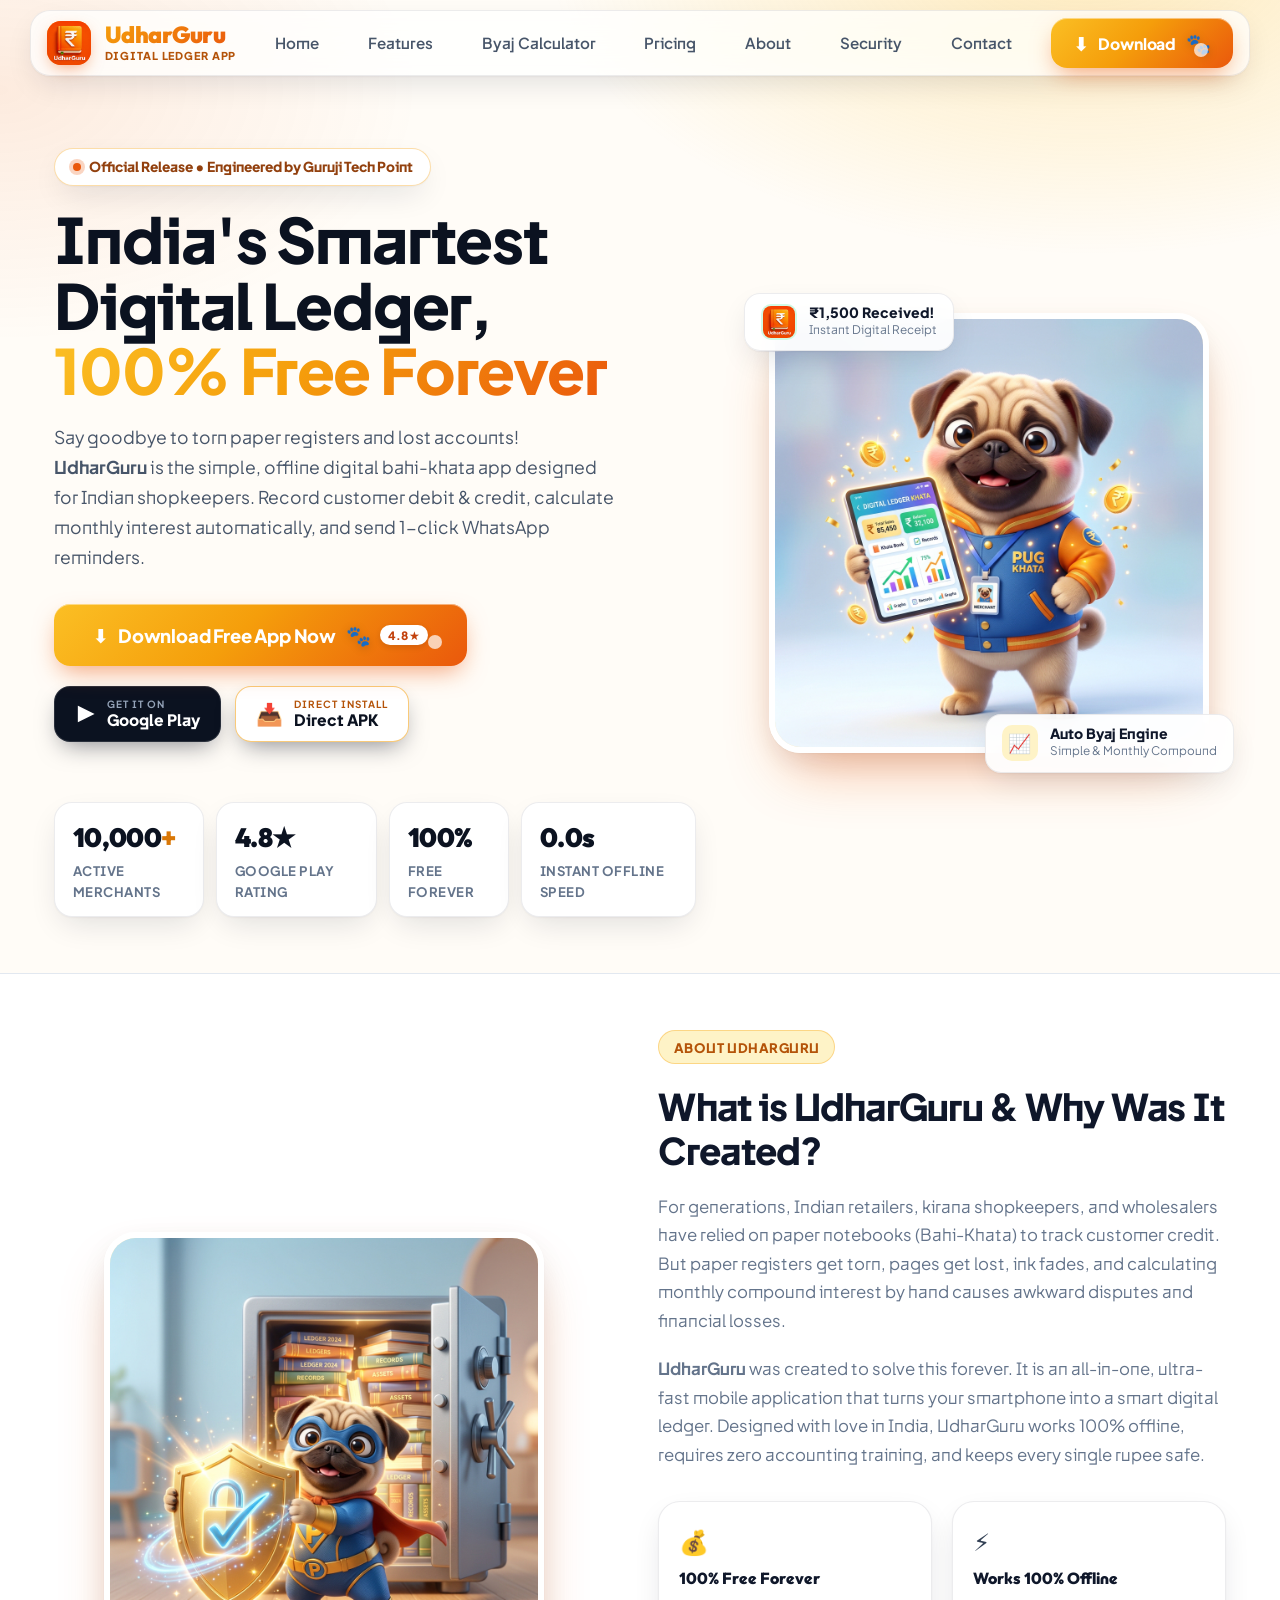
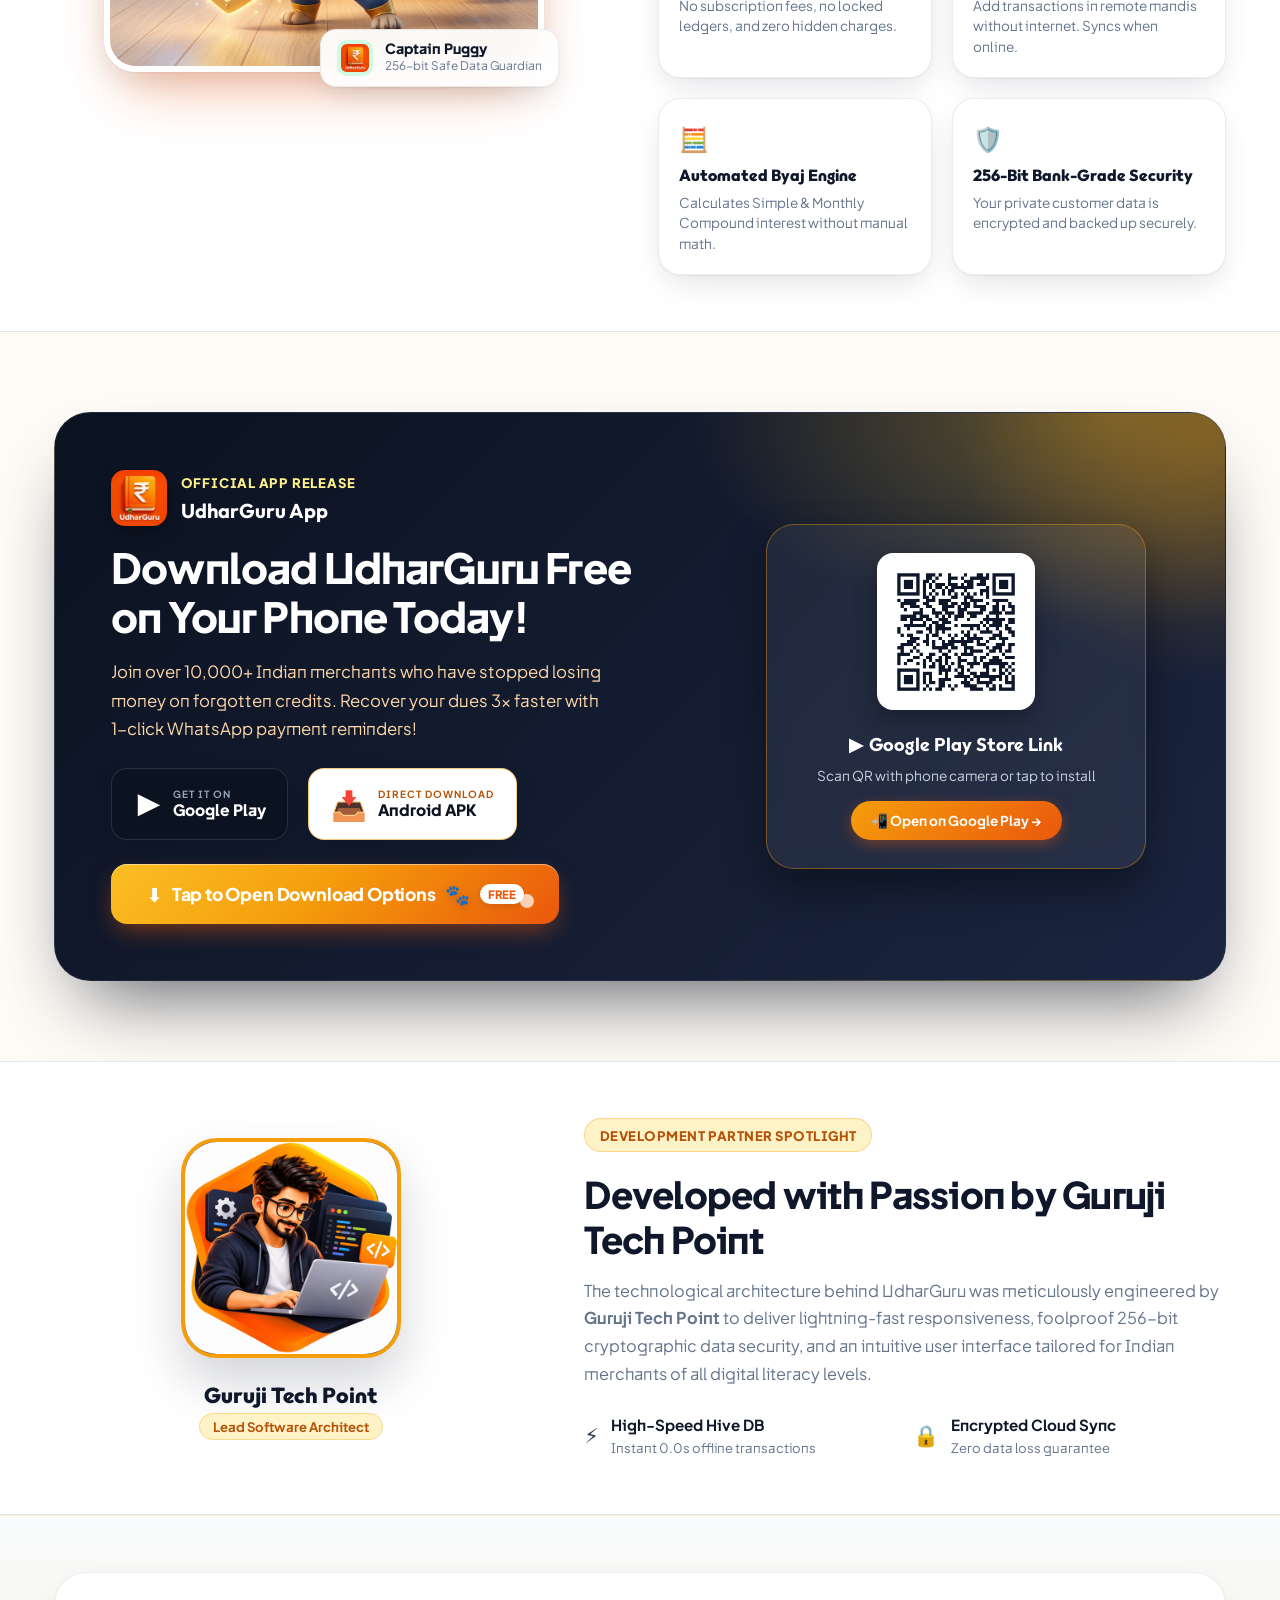
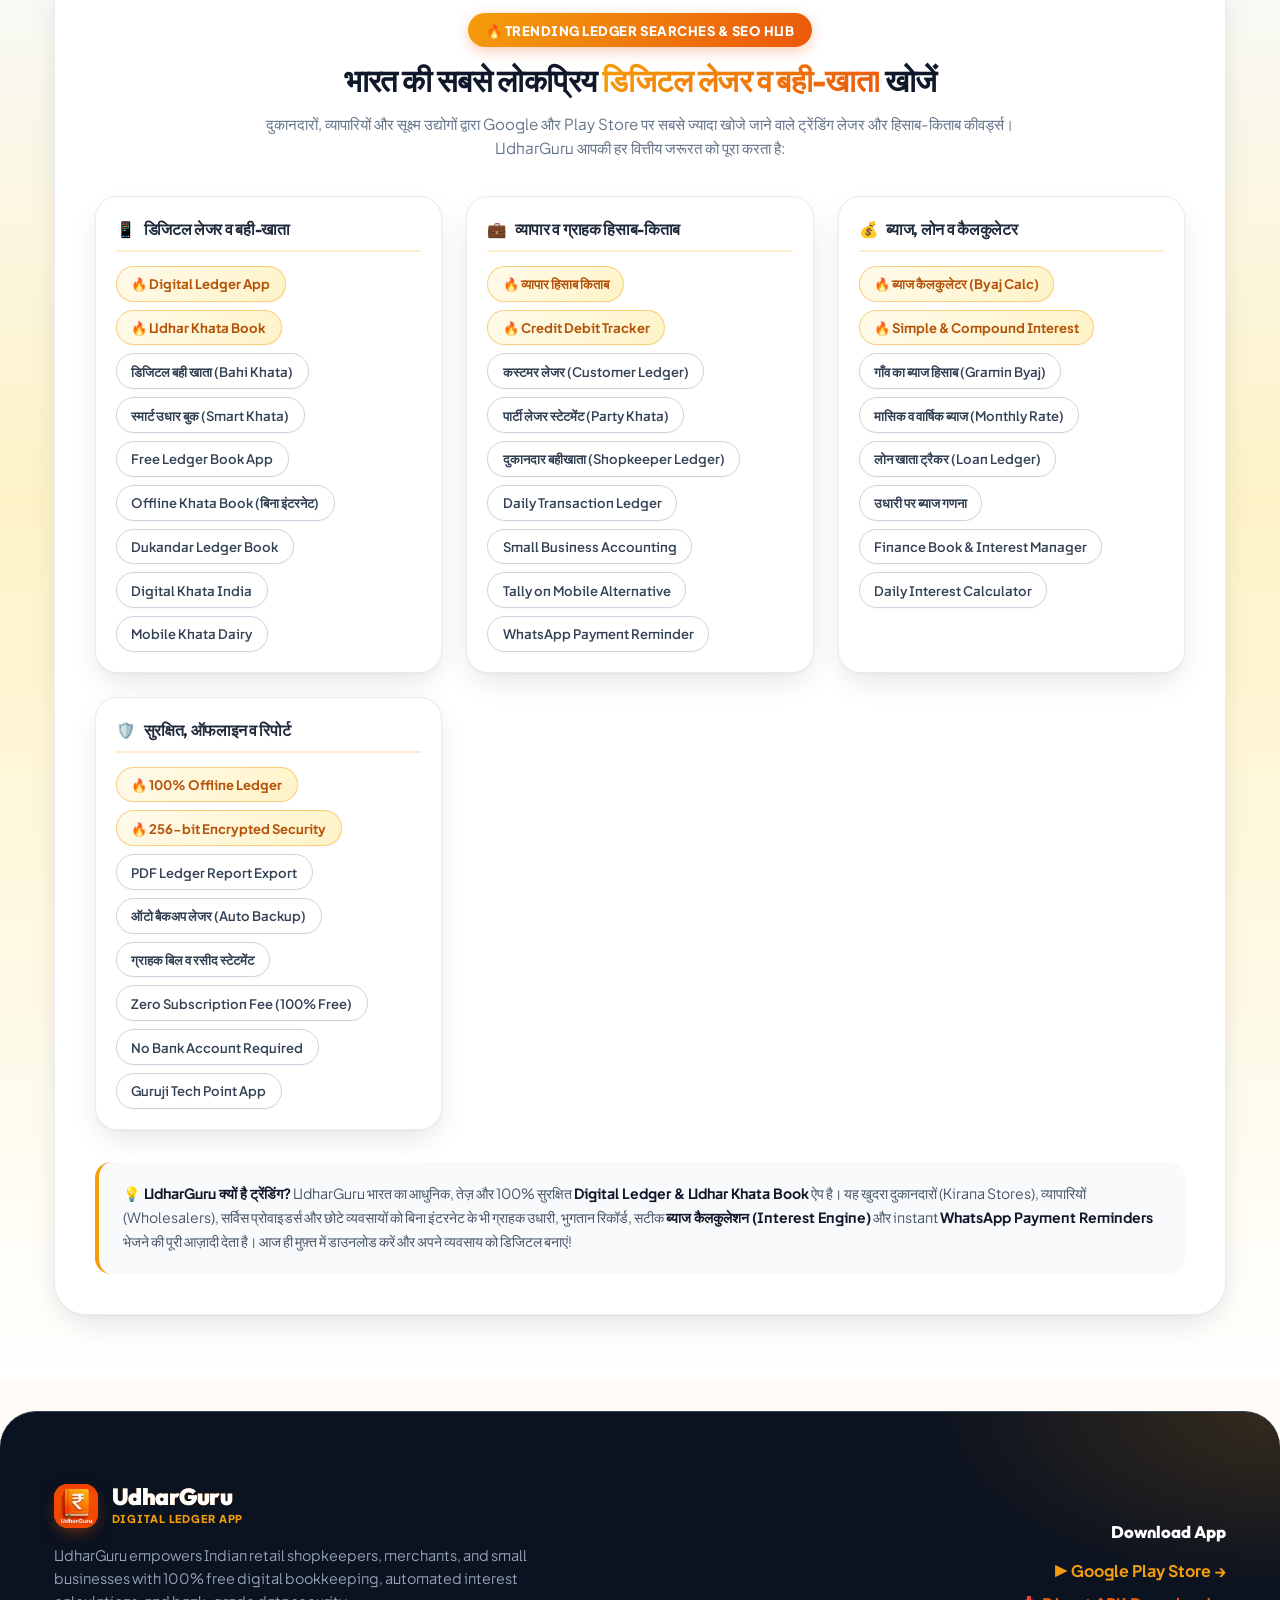
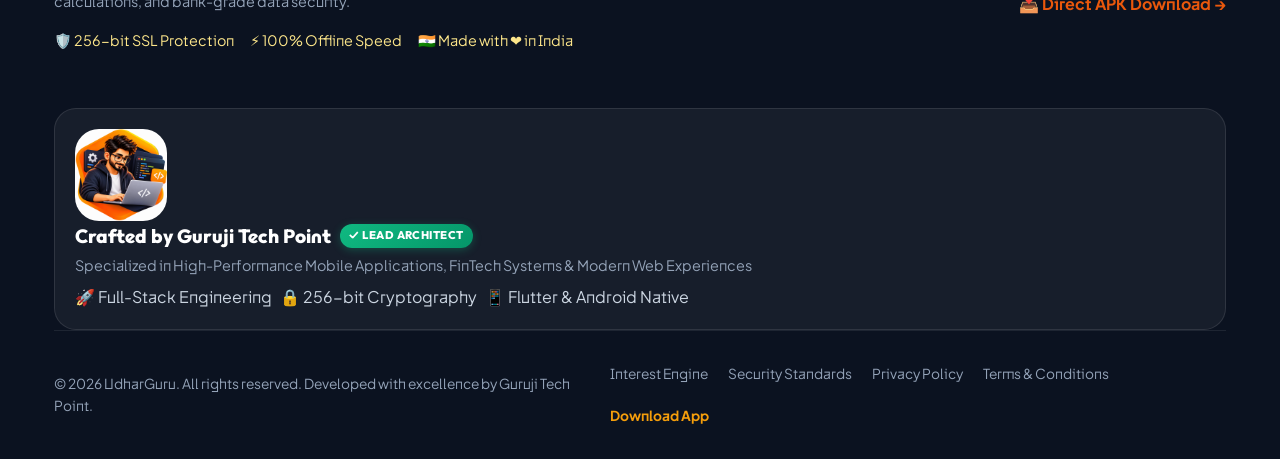
==== commit 7ab50320: "Add files via upload" ====
--- a/index.html
+++ b/index.html
@@ -2,7 +2,7 @@
 <html lang="en">
 <head>
   <meta charset="UTF-8">
-  <meta name="viewport" content="width=device-width, initial-scale=1.0">
+  <meta name="viewport" content="width=device-width, initial-scale=1.0, maximum-scale=5.0, user-scalable=yes">
   <title>UdharGuru - Free Digital Ledger App, Udhar Khata Book & Bahi Khata | Download Now</title>
   <meta name="description" content="UdharGuru is India's #1 Free Digital Ledger & Udhar Khata Book App for shopkeepers & merchants. Manage customer credit debit, daily hisab kitab, byaj calculator, 100% offline ledger, and instant WhatsApp reminders. Download now!">
   <meta name="keywords" content="digital ledger app, udhar khata book, bahi khata, vyapar khata, hisab kitab app, credit debit tracker, customer ledger, daily khata, byaj calculator, offline khata book, tally on mobile, dukandar khata book, ledger book app, digital khata, smart udhar book, account ledger, business ledger, shopkeeper ledger, party ledger, whatsapp payment reminder, ledger pdf report, simple interest calculator, compound interest calculator, उद्धार खाता, बही खाता, डिजिटल लेजर, हिसाब किताब, व्यापार खाता, ब्याज कैलकुलेटर, दुकानदार बहीखाता">
@@ -52,7 +52,8 @@
   }
   </script>
 
-  <link rel="stylesheet" href="css/style.css">
+  <link rel="stylesheet" href="css/style.css?v=20261016_v5">
+  <link rel="stylesheet" href="css/redesign.css?v=20261016_r1">
   <link rel="icon" type="image/png" href="assets/images/app_icon.png">
   <meta name="theme-color" content="#F59E0B">
 </head>
@@ -70,13 +71,14 @@
         </div>
       </a>
 
-      <div class="nav-links">
-        <a href="index.html" class="nav-link">Home</a>
-        <a href="index.html#about" class="nav-link">About UdharGuru</a>
-        <a href="security.html" class="nav-link">Security</a>
-        <a href="privacy.html" class="nav-link">Privacy</a>
-        <a href="terms.html" class="nav-link">Terms</a>
-        <a href="#download" class="nav-link">Download App</a>
+      <div class="nav-links">
+        <a href="index.html" class="nav-link">Home</a>
+        <a href="features.html" class="nav-link">Features</a>
+        <a href="calculator.html" class="nav-link">Byaj Calculator</a>
+        <a href="pricing.html" class="nav-link">Pricing</a>
+        <a href="about.html" class="nav-link">About</a>
+        <a href="security.html" class="nav-link">Security</a>
+        <a href="contact.html" class="nav-link">Contact</a>
       </div>
 
       <div class="nav-actions">
@@ -124,7 +126,7 @@
           </div>
 
           <!-- Direct Store Buttons Row -->
-          <div style="display: flex; gap: 0.85rem; flex-wrap: wrap;">
+          <div style="display: flex; gap: 0.85rem; flex-wrap: nowrap;">
             <a href="https://play.google.com/store/apps/details?id=com.udharkhata.akhil" target="_blank" class="store-badge-card" style="padding: 0.6rem 1.25rem;">
               <span class="store-icon" style="font-size: 1.35rem;">▶</span>
               <div class="store-text-group">
@@ -595,6 +597,6 @@
     </div>
   </footer>
 
-  <script src="js/main.js"></script>
+  <script src="js/main.js?v=20261016_v5"></script>
 </body>
 </html>
--- a/css/style.css
+++ b/css/style.css
@@ -87,8 +87,10 @@
   scroll-behavior: smooth;
   font-size: 16px;
   width: 100%;
-  max-width: 100%;
   overflow-x: hidden;
+  -webkit-text-size-adjust: 100% !important;
+  -moz-text-size-adjust: 100% !important;
+  text-size-adjust: 100% !important;
 }
 
 body {
@@ -97,10 +99,18 @@
   color: var(--color-text-main);
   line-height: 1.6;
   width: 100%;
-  max-width: 100%;
-  overflow-x: hidden;
+  margin: 0 auto;
   position: relative;
   min-height: 100vh;
+  overflow-x: hidden;
+  -webkit-text-size-adjust: 100% !important;
+  -moz-text-size-adjust: 100% !important;
+  text-size-adjust: 100% !important;
+}
+
+/* Ensure mobile text autosizer (Font Boosting) is completely disabled */
+body * {
+  max-height: 999999px;
 }
 
 h1, h2, h3, h4, .brand-title, .section-title, .hero-title {
@@ -345,6 +355,8 @@
   box-shadow: 0 6px 22px var(--color-primary-glow), inset 0 1px 0 rgba(255, 255, 255, 0.35);
   transition: all var(--transition-bounce);
   overflow: visible;
+  white-space: nowrap;
+  flex-shrink: 0;
 }
 
 .btn-download-main:hover {
@@ -1096,7 +1108,7 @@
   display: flex;
   align-items: center;
   gap: 1.25rem;
-  flex-wrap: wrap;
+  flex-wrap: nowrap;
   margin-bottom: 1.75rem;
 }
 
@@ -1111,6 +1123,8 @@
   box-shadow: 0 4px 15px rgba(0, 0, 0, 0.15);
   font-weight: 700;
   transition: all var(--transition-fast);
+  white-space: nowrap;
+  flex-shrink: 0;
 }
 
 .store-badge-card:hover {
@@ -1940,27 +1954,9 @@
 }
 
 /* ==========================================================================
-   RESPONSIVE DESIGN (TABLET & MOBILE)
+/* ==========================================================================
+   DESKTOP UNIFIED VIEW (MATCH MOBILE VIEW EXACTLY TO DESKTOP - AUTO ADJUST)
    ========================================================================== */
-
-@media (max-width: 1024px) {
-  .hero-grid, .download-cta-banner, .about-hero-grid, .contact-grid {
-    grid-template-columns: 1fr;
-    gap: 3rem;
-  }
-  
-  .features-grid, .pricing-grid {
-    grid-template-columns: repeat(2, 1fr);
-  }
-
-  .calc-grid {
-    grid-template-columns: 1fr;
-  }
-
-  .footer-grid {
-    grid-template-columns: repeat(2, 1fr);
-  }
-}
 
 /* Default Desktop Styles for Spotlight & About Grids */
 .about-grid-wrapper {
@@ -2011,325 +2007,6 @@
   font-size: 2.3rem;
   font-weight: 800;
   line-height: 1.2;
-}
-
-@media (max-width: 900px) {
-  .nav-links {
-    display: none;
-    position: absolute;
-    top: 76px;
-    left: 0;
-    width: 100%;
-    background: #ffffff;
-    flex-direction: column;
-    padding: 1.25rem 1.5rem;
-    box-shadow: var(--shadow-lg);
-    border-bottom: 1px solid var(--color-border);
-    z-index: 999;
-    gap: 0.85rem;
-  }
-
-  .nav-links.open {
-    display: flex;
-  }
-
-  .nav-mobile-btn {
-    display: block;
-  }
-}
-
-@media (max-width: 768px) {
-  .container {
-    padding: 0 1.15rem;
-  }
-
-  /* Universal single-column collapse for all multi-column grids */
-  .about-grid-wrapper,
-  .dev-spotlight-grid,
-  .hero-grid,
-  .download-cta-banner,
-  .about-hero-grid,
-  .contact-grid,
-  .features-grid,
-  .pricing-grid,
-  .calc-grid,
-  .footer-grid,
-  [style*="grid-template-columns"] {
-    grid-template-columns: 1fr !important;
-    gap: 1.5rem !important;
-  }
-
-  .hero-section {
-    padding: 2.25rem 0 2.5rem;
-  }
-
-  /* Compact responsive typography */
-  .hero-title {
-    font-size: clamp(1.65rem, 5.8vw, 2.2rem) !important;
-    line-height: 1.25 !important;
-    letter-spacing: -0.5px;
-  }
-
-  .responsive-section-title,
-  .section-title,
-  .cta-text-side h2 {
-    font-size: clamp(1.35rem, 4.8vw, 1.75rem) !important;
-    line-height: 1.3 !important;
-  }
-
-  h3 {
-    font-size: clamp(1.15rem, 4.2vw, 1.4rem) !important;
-  }
-
-  .hero-subtitle,
-  .section-desc,
-  p {
-    font-size: 0.92rem !important;
-    line-height: 1.6 !important;
-  }
-
-  /* Sized mascot and images for tablets/phones */
-  .mascot-card-wrapper {
-    max-width: 260px !important;
-    margin: 0 auto !important;
-  }
-
-  .dev-avatar-box {
-    width: 140px !important;
-    height: 140px !important;
-    border-radius: 24px !important;
-  }
-
-  /* Hide protruding floating badges that cause horizontal overflow */
-  .floating-badge {
-    display: none !important;
-  }
-
-  .download-cta-banner {
-    padding: 2rem 1.25rem !important;
-    gap: 1.5rem !important;
-    border-radius: var(--radius-lg);
-  }
-
-  .cta-puggy-visual .cta-puggy-box {
-    max-width: 260px !important;
-    margin: 0 auto !important;
-    padding: 1.25rem !important;
-  }
-
-  .app-store-badges-row {
-    flex-direction: column;
-    align-items: stretch;
-    gap: 0.75rem;
-  }
-
-  .store-badge-card {
-    width: 100%;
-    box-sizing: border-box;
-    justify-content: center;
-  }
-
-  .modal-grid {
-    grid-template-columns: 1fr;
-  }
-
-  .modal-puggy-side {
-    display: none;
-  }
-
-  .footer-bottom {
-    flex-direction: column;
-    gap: 1rem;
-    text-align: center;
-  }
-
-  .sim-balance-header {
-    grid-template-columns: 1fr;
-  }
-
-  .developer-credit-card {
-    flex-direction: column;
-    text-align: center;
-    gap: 1.25rem;
-    padding: 1.5rem 1rem !important;
-  }
-
-  .dev-credit-left {
-    flex-direction: column;
-    text-align: center;
-  }
-
-  .dev-tech-tags {
-    justify-content: center;
-  }
-
-  .legal-card {
-    padding: 1.5rem 1.15rem !important;
-  }
-}
-
-@media (max-width: 480px) {
-  .container {
-    padding: 0 0.85rem;
-  }
-
-  .nav-wrapper {
-    height: 60px;
-  }
-
-  .brand-logo {
-    font-size: 1.1rem;
-    gap: 0.45rem;
-  }
-
-  .logo-badge {
-    width: 32px !important;
-    height: 32px !important;
-    border-radius: 8px;
-  }
-
-  .logo-main {
-    font-size: 1.1rem;
-  }
-
-  .logo-sub {
-    font-size: 0.54rem;
-  }
-
-  .nav-actions {
-    gap: 0.4rem;
-  }
-
-  .nav-actions .btn-download-main {
-    padding: 0.4rem 0.75rem;
-    font-size: 0.8rem;
-    gap: 0.3rem;
-  }
-
-  .nav-mobile-btn {
-    font-size: 1.35rem;
-  }
-
-  /* Full-width responsive hero actions */
-  .hero-actions {
-    width: 100%;
-  }
-
-  .puggy-download-btn-container {
-    width: 100%;
-  }
-
-  .hero-actions .btn-download-main,
-  .hero-actions .btn-secondary,
-  .btn-download-main {
-    width: 100% !important;
-    max-width: 100% !important;
-    box-sizing: border-box;
-    padding: 0.85rem 1.15rem !important;
-    font-size: 0.94rem !important;
-    justify-content: center;
-  }
-
-  /* Compact mobile image sizing */
-  .mascot-card-wrapper {
-    max-width: 190px !important;
-    margin: 0 auto !important;
-  }
-
-  .mascot-image-container {
-    border-radius: 16px !important;
-    border-width: 2px !important;
-  }
-
-  .dev-avatar-box {
-    width: 105px !important;
-    height: 105px !important;
-    border-radius: 20px !important;
-    border-width: 3px !important;
-  }
-
-  .cta-puggy-visual .cta-puggy-box {
-    max-width: 210px !important;
-    padding: 1rem !important;
-  }
-
-  .cta-puggy-box .qr-box,
-  .cta-puggy-box img {
-    max-width: 80px !important;
-    max-height: 80px !important;
-  }
-
-  /* Compact mobile typography */
-  .hero-title {
-    font-size: clamp(1.35rem, 6.2vw, 1.7rem) !important;
-    line-height: 1.25 !important;
-  }
-
-  .responsive-section-title,
-  .section-title,
-  .cta-text-side h2 {
-    font-size: clamp(1.2rem, 5.2vw, 1.45rem) !important;
-    line-height: 1.3 !important;
-  }
-
-  h3 {
-    font-size: 1.15rem !important;
-  }
-
-  h4 {
-    font-size: 0.95rem !important;
-  }
-
-  p,
-  .hero-subtitle,
-  .section-desc {
-    font-size: 0.85rem !important;
-    line-height: 1.5 !important;
-  }
-
-  .section-tag,
-  .pill-badge {
-    font-size: 0.72rem !important;
-    padding: 0.25rem 0.75rem !important;
-  }
-
-  .hero-stats-row {
-    display: grid;
-    grid-template-columns: repeat(3, 1fr);
-    gap: 0.4rem;
-    text-align: center;
-  }
-
-  .stat-num {
-    font-size: 1.15rem !important;
-  }
-
-  .stat-label {
-    font-size: 0.65rem !important;
-  }
-
-  /* Pillars and cards padding */
-  .pillars-grid {
-    grid-template-columns: 1fr !important;
-    gap: 0.75rem !important;
-  }
-
-  .pillar-card {
-    padding: 0.85rem !important;
-  }
-
-  .tech-subgrid {
-    grid-template-columns: 1fr !important;
-    gap: 0.65rem !important;
-  }
-
-  /* Section padding */
-  .about-section,
-  .demo-section,
-  .download-cta-section,
-  .dev-spotlight-section {
-    padding: 2.25rem 0 !important;
-  }
 }
 
 /* ==========================================================================
@@ -2529,6 +2206,7 @@
 .seo-hub-title span {
   background: linear-gradient(135deg, #f59e0b, #ea580c);
   -webkit-background-clip: text;
+  background-clip: text;
   -webkit-text-fill-color: transparent;
 }
 
@@ -2628,28 +2306,78 @@
   color: #0f172a;
 }
 
-@media (max-width: 768px) {
-  .seo-keywords-section {
-    padding: 2.25rem 0 2.5rem !important;
+
+/* ==========================================================================
+   RESPONSIVE LAYER (real mobile / tablet / desktop layouts)
+   ========================================================================== */
+.nav-mobile-btn { min-width: 44px; min-height: 44px; }
+img { max-width: 100%; height: auto; }
+
+@media (max-width: 1100px) {
+  .nav-links { gap: 0.9rem; }
+  .nav-link { font-size: 0.88rem; }
+  .features-grid, .pricing-grid { grid-template-columns: repeat(2, 1fr); }
+  .footer-grid { grid-template-columns: 1fr 1fr !important; }
+}
+
+@media (max-width: 900px) {
+  .container { padding: 0 1.1rem; }
+  .nav-wrapper { height: 66px; }
+  .nav-mobile-btn { display: inline-flex; align-items: center; justify-content: center; }
+  .nav-links {
+    display: none;
+    position: absolute; top: 100%; left: 0; right: 0;
+    flex-direction: column; align-items: stretch; gap: 0;
+    background: #fff; border-bottom: 1px solid var(--color-border);
+    box-shadow: var(--shadow-md); padding: 0.5rem 1.1rem 1rem;
+    max-height: calc(100vh - 66px); overflow-y: auto;
   }
-  .seo-hub-card {
-    padding: 1.35rem 1rem !important;
+  .nav-links.open { display: flex; }
+  .nav-link { padding: 0.9rem 0.2rem; border-bottom: 1px solid var(--color-border); font-size: 1rem; }
+  .nav-link:hover::after { display: none; }
+
+  .hero-grid, .download-cta-banner, .about-grid-wrapper, .dev-spotlight-grid,
+  .about-hero-grid, .contact-grid, .calc-grid, .modal-grid {
+    grid-template-columns: 1fr !important;
+    gap: 2rem;
   }
-  .seo-categories-grid {
-    grid-template-columns: 1fr !important;
-    gap: 1.15rem !important;
-  }
-  .seo-category-group {
-    padding: 1rem 0.85rem !important;
-  }
-  .seo-kw-tag {
-    font-size: 0.76rem !important;
-    padding: 0.32rem 0.65rem !important;
-  }
-  .seo-summary-card {
-    padding: 1rem !important;
-    font-size: 0.82rem !important;
-  }
-}
-
-
+  .hero-title { font-size: clamp(1.9rem, 7vw, 2.6rem) !important; line-height: 1.15; }
+  .responsive-section-title { font-size: 1.65rem; }
+  .hero-visual { order: -1; }
+  .mascot-card-wrapper { max-width: 340px; margin: 0 auto; }
+  .hero-stats-row { display: grid !important; grid-template-columns: 1fr 1fr; gap: 1rem; }
+  .security-points-grid { grid-template-columns: 1fr; }
+  .download-cta-banner { padding: 2rem 1.25rem !important; text-align: center; }
+  .download-cta-banner .app-store-badges-row { justify-content: center; }
+  .modal-content-card { width: calc(100vw - 1.5rem); max-height: 92vh; overflow-y: auto; }
+  .modal-puggy-side { display: none; }
+}
+
+@media (max-width: 600px) {
+  html { font-size: 15px; }
+  .logo-sub { display: none; }
+  .nav-actions { gap: 0.5rem; }
+  .nav-btn-container .btn-download-main { padding: 0.55rem 0.9rem; font-size: 0.85rem; }
+  .hero-actions { align-items: stretch !important; width: 100%; }
+  .hero-actions .puggy-download-btn-container,
+  .hero-actions .btn-download-main { width: 100%; justify-content: center; }
+  .hero-actions .btn-download-main { padding: 1rem 1.2rem !important; font-size: 1rem !important; }
+  .hero-actions > div[style*="nowrap"] { flex-wrap: wrap !important; }
+  .hero-actions .store-badge-card { flex: 1 1 100%; justify-content: center; }
+  .features-grid, .pricing-grid, .pillars-grid, .tech-subgrid,
+  .calc-mode-selector, .sim-balance-header { grid-template-columns: 1fr !important; }
+  .footer-grid { grid-template-columns: 1fr !important; gap: 1.75rem; }
+  .footer-grid .footer-col { text-align: left !important; }
+  .footer-grid .footer-col > div[style*="align-items:flex-end"] { align-items: flex-start !important; }
+  .footer-grid .footer-col > div[style*="font-size:0.9rem"] { flex-wrap: wrap; }
+  .footer-bottom { flex-direction: column; align-items: flex-start; gap: 1rem; text-align: left; }
+  .dev-credit-card { flex-direction: column; text-align: center; }
+  .floating-badge { transform: scale(0.85); }
+  .floating-badge.badge-top-left { left: -4px; }
+  .floating-badge.badge-bottom-right { right: -4px; }
+  .seo-categories-grid { grid-template-columns: 1fr; }
+  .seo-hub-title { font-size: 1.35rem; }
+  .app-store-badges-row { flex-direction: column; align-items: stretch; }
+  .app-store-badges-row .store-badge-card { justify-content: center; }
+  section { overflow-x: clip; }
+}
--- a/css/redesign.css
+++ b/css/redesign.css
@@ -0,0 +1,161 @@
+/* UdharGuru redesign layer: loaded after style.css on every page */
+:root{
+  --ink:#0B1220; --ink-2:#111B30; --amber:#F59E0B; --saffron:#EA580C;
+  --grad:linear-gradient(135deg,#FBBF24 0%,#F59E0B 45%,#EA580C 100%);
+  --line:rgba(15,23,42,.08); --ring:0 0 0 4px rgba(245,158,11,.25);
+  --lift:0 1px 2px rgba(15,23,42,.04),0 12px 32px -8px rgba(15,23,42,.14);
+}
+html{scroll-padding-top:84px}
+body{background:#FFFCF7;font-feature-settings:"ss01","cv11";-webkit-font-smoothing:antialiased}
+body::before{background:
+  radial-gradient(900px 500px at 85% -5%,rgba(251,191,36,.28),transparent 60%),
+  radial-gradient(700px 420px at 0% 10%,rgba(234,88,12,.10),transparent 60%)}
+h1,h2,h3{letter-spacing:-.02em}
+::selection{background:#FDE68A;color:#0B1220}
+:focus-visible{outline:none;box-shadow:var(--ring);border-radius:12px}
+
+/* NAVBAR: floating glass bar */
+.navbar{top:10px;margin:10px auto 0;width:calc(100% - 24px);max-width:1220px;border:1px solid var(--line);
+  border-radius:20px;background:rgba(255,255,255,.78);backdrop-filter:saturate(180%) blur(18px);
+  -webkit-backdrop-filter:saturate(180%) blur(18px);box-shadow:var(--lift)}
+.navbar .container{padding:0 1rem}
+.nav-wrapper{height:64px}
+.logo-badge{border-radius:14px;box-shadow:0 6px 16px -4px rgba(234,88,12,.5)}
+.nav-link{padding:.5rem .85rem;border-radius:999px;color:#475569;font-weight:600}
+.nav-link:hover{background:rgba(245,158,11,.12);color:#B45309}
+.nav-link:hover::after{display:none}
+
+/* BUTTONS */
+.btn-download-main{position:relative;display:inline-flex;align-items:center;justify-content:center;gap:.6rem;
+  border:0;border-radius:16px;background:var(--grad)!important;color:#fff!important;font-weight:800;letter-spacing:-.01em;
+  padding:.8rem 1.4rem;cursor:pointer;
+  box-shadow:inset 0 1px 0 rgba(255,255,255,.45),0 10px 24px -6px rgba(234,88,12,.55)!important;
+  transition:transform .2s cubic-bezier(.34,1.56,.64,1),box-shadow .2s ease,filter .2s ease;overflow:hidden}
+.btn-download-main::before{content:"";position:absolute;inset:0;background:linear-gradient(120deg,transparent 30%,rgba(255,255,255,.35) 50%,transparent 70%);
+  transform:translateX(-120%);transition:transform .7s ease}
+.btn-download-main:hover{transform:translateY(-3px) scale(1.02);filter:saturate(1.1);
+  box-shadow:inset 0 1px 0 rgba(255,255,255,.5),0 18px 34px -8px rgba(234,88,12,.65)!important}
+.btn-download-main:hover::before{transform:translateX(120%)}
+.btn-download-main:active{transform:translateY(0) scale(.98)}
+.btn-badge{background:rgba(255,255,255,.95);color:#C2410C;border-radius:999px;padding:.15rem .6rem;font-size:.78rem;font-weight:800}
+.store-badge-card{display:inline-flex;align-items:center;gap:.7rem;border-radius:16px!important;
+  background:var(--ink)!important;border:1px solid rgba(255,255,255,.12)!important;color:#fff!important;
+  box-shadow:0 10px 24px -8px rgba(11,18,32,.5);transition:transform .2s ease,box-shadow .2s ease}
+.store-badge-card:hover{transform:translateY(-3px);box-shadow:0 18px 30px -10px rgba(11,18,32,.6)}
+.store-badge-card .small-label{color:#94A3B8;font-size:.62rem;letter-spacing:.1em}
+.store-badge-card .big-store-name{color:#fff;font-weight:800}
+.hero-actions .store-badge-card[href*="firebasestorage"],.app-store-badges-row .store-badge-card[href*="firebasestorage"]{
+  background:#fff!important;color:var(--ink)!important;border:1.5px solid rgba(245,158,11,.55)!important}
+.store-badge-card[href*="firebasestorage"] .small-label{color:#B45309}
+.store-badge-card[href*="firebasestorage"] .big-store-name{color:var(--ink)}
+
+/* HERO */
+.hero-section{padding:4.5rem 0 3.5rem}
+.pill-badge{background:#fff;border:1px solid rgba(245,158,11,.35);box-shadow:var(--lift);color:#92400E}
+.hero-title{font-size:clamp(2.2rem,5vw,3.9rem)!important;line-height:1.05;font-weight:900;color:var(--ink)}
+.hero-title .highlight{background:var(--grad);-webkit-background-clip:text;background-clip:text;-webkit-text-fill-color:transparent}
+.hero-subtitle{font-size:1.1rem;color:#475569;max-width:560px}
+.hero-stats-row{border-top:0;padding-top:1.5rem;gap:.75rem}
+.stat-item{background:#fff;border:1px solid var(--line);border-radius:18px;padding:.9rem 1.1rem;box-shadow:var(--lift)}
+.stat-num{font-family:var(--font-heading);font-weight:900;color:var(--ink)}
+.mascot-image-container{border-radius:32px;border:6px solid #fff;box-shadow:0 30px 60px -20px rgba(234,88,12,.45),var(--lift);overflow:hidden}
+.floating-badge{background:rgba(255,255,255,.92);backdrop-filter:blur(12px);border:1px solid var(--line);border-radius:16px;box-shadow:var(--lift)}
+
+/* SECTIONS & CARDS */
+section{position:relative}
+.section-tag,.seo-trending-badge{border-radius:999px;font-weight:800;letter-spacing:.04em}
+.pillar-card,.features-grid>*,.pricing-grid>*,.security-points-grid>*,.sim-card,.seo-category-group{
+  background:#fff;border:1px solid var(--line)!important;border-radius:22px!important;box-shadow:var(--lift);
+  transition:transform .25s ease,box-shadow .25s ease,border-color .25s ease}
+.pillar-card:hover,.features-grid>*:hover,.pricing-grid>*:hover,.security-points-grid>*:hover{
+  transform:translateY(-6px);border-color:rgba(245,158,11,.5)!important;box-shadow:0 24px 44px -16px rgba(234,88,12,.3)}
+.about-section,.dev-spotlight-section{background:#fff!important}
+
+/* DOWNLOAD BANNER */
+.download-cta-banner{background:radial-gradient(700px 360px at 90% 0%,rgba(251,191,36,.35),transparent 60%),
+  linear-gradient(135deg,#0B1220 0%,#1B2540 100%)!important;border-radius:36px!important;
+  border:1px solid rgba(255,255,255,.08);box-shadow:0 40px 80px -30px rgba(11,18,32,.7)}
+.cta-puggy-box{border-radius:28px!important;backdrop-filter:blur(8px)}
+
+/* FORMS & MODAL */
+.form-input,input,select,textarea{border-radius:14px;border:1.5px solid #E2E8F0;background:#fff;padding:.8rem 1rem;transition:border-color .2s,box-shadow .2s}
+.form-input:focus,input:focus,select:focus,textarea:focus{outline:none;border-color:var(--amber);box-shadow:var(--ring)}
+.modal-backdrop{backdrop-filter:blur(8px);background:rgba(11,18,32,.6)}
+.modal-content-card{border-radius:28px;box-shadow:0 50px 100px -30px rgba(0,0,0,.6)}
+.qr-container{border-radius:18px;border:1.5px dashed rgba(245,158,11,.6);background:#FFFBEB}
+
+/* SEO TAGS */
+.seo-hub-card{background:#fff;border:1px solid var(--line);border-radius:32px;box-shadow:var(--lift)}
+.seo-kw-tag{border-radius:999px;padding:.4rem .9rem;transition:all .2s}
+
+/* FOOTER */
+.footer{background:radial-gradient(600px 300px at 100% 0%,rgba(245,158,11,.18),transparent 60%),var(--ink)!important;
+  border-radius:36px 36px 0 0;margin-top:2rem}
+.footer a{transition:color .2s}.footer a:hover{color:#FDE68A!important}
+.dev-credit-card{border-radius:22px;background:rgba(255,255,255,.05);border:1px solid rgba(255,255,255,.1)}
+
+@media(max-width:900px){
+  .navbar{top:6px;width:calc(100% - 16px);border-radius:16px}
+  .nav-links{border-radius:0 0 16px 16px;top:calc(100% + 6px);border:1px solid var(--line);border-radius:16px}
+  .hero-section{padding:2.5rem 0}
+  .download-cta-banner{border-radius:28px!important}
+  .footer{border-radius:28px 28px 0 0}
+}
+@media(prefers-reduced-motion:reduce){*{animation:none!important;transition:none!important}}
+
+/* ---- SMALL SCREEN FIXES ---- */
+@media(max-width:900px){
+  .hero-visual{order:0!important;margin-top:.5rem}
+  .hero-content{order:-1}
+  .nav-wrapper{gap:.5rem}
+  .nav-actions{flex-shrink:0}
+  .brand-logo{min-width:0;gap:.55rem}
+  .logo-badge{width:38px;height:38px}
+  .logo-main{font-size:1.2rem}
+}
+@media(max-width:600px){
+  .navbar .container{padding:0 .7rem}
+  .nav-btn-container .btn-download-main{padding:.5rem .8rem!important;font-size:.82rem!important;border-radius:12px;gap:.35rem}
+  .nav-btn-container .btn-paw-panja{display:none}
+  .nav-mobile-btn{font-size:1.5rem;padding:0;width:40px}
+  .hero-section{padding:1.5rem 0 2rem}
+  .hero-title{font-size:clamp(2rem,9vw,2.5rem)!important}
+  .hero-subtitle{font-size:1rem}
+  .pill-badge{font-size:.74rem;padding:.4rem .8rem;max-width:100%}
+  .mascot-card-wrapper{max-width:300px}
+  .floating-badge.badge-top-left{top:-10px;left:-6px;transform:scale(.8);transform-origin:top left}
+  .floating-badge.badge-bottom-right{bottom:-10px;right:-6px;transform:scale(.8);transform-origin:bottom right}
+  .stat-item{padding:.75rem .9rem}
+  .stat-num{font-size:1.4rem}
+  .section-tag{font-size:.72rem}
+  .download-cta-section{padding:2.5rem 0!important}
+  .download-cta-banner h2{font-size:1.6rem!important}
+  .btn-download-main{font-size:.98rem}
+}
+@media(max-width:600px){
+  .about-grid-wrapper .floating-badge.badge-bottom-right{right:0!important;bottom:-12px!important}
+  .about-grid-wrapper .mascot-card-wrapper{margin-bottom:1rem}
+}
+
+/* grid blow-out fix: columns may shrink below content width */
+.hero-grid>*,.download-cta-banner>*,.about-grid-wrapper>*,.dev-spotlight-grid>*,.contact-grid>*,.calc-grid>*,.about-hero-grid>*,.footer-grid>*{min-width:0}
+@media(max-width:900px){
+  .hero-grid,.download-cta-banner,.about-grid-wrapper,.dev-spotlight-grid,.about-hero-grid,.contact-grid,.calc-grid{grid-template-columns:minmax(0,1fr)!important}
+  .download-cta-banner{padding:1.75rem 1.1rem!important;gap:1.5rem!important}
+  .cta-text-side,.cta-puggy-visual{width:100%;max-width:100%;margin:0!important}
+  .cta-puggy-box{padding:1.25rem!important;width:100%}
+  .cta-text-side h2{font-size:1.6rem!important;line-height:1.2}
+  .cta-text-side .btn-download-main{width:100%;white-space:normal;text-align:center;padding:1rem!important;font-size:1rem!important}
+  .app-store-badges-row{display:flex;flex-direction:column;gap:.75rem;width:100%}
+  .app-store-badges-row .store-badge-card{width:100%;justify-content:center}
+  .dev-avatar-box{margin:0 auto}
+  .seo-hub-card{padding:1.25rem!important}
+}
+.dev-credit-avatar{width:92px;height:92px;flex:0 0 92px;border-radius:24px;overflow:hidden;margin:0 auto}
+.dev-credit-avatar img{width:100%;height:100%;object-fit:cover}
+.dev-credit-info{min-width:0}
+.dev-credit-links{display:flex;flex-wrap:wrap;gap:.5rem;justify-content:center}
+@media(min-width:601px){.dev-credit-links{justify-content:flex-start}.dev-credit-avatar{margin:0}}
+@media(max-width:900px){.dev-avatar-box{width:150px;height:150px;margin:0 auto}}
+.dev-credit-card{padding:1.25rem!important}
+@media(max-width:600px){.dev-credit-info{text-align:center}.dev-credit-info h4{display:flex;flex-direction:column;align-items:center;gap:.5rem}}
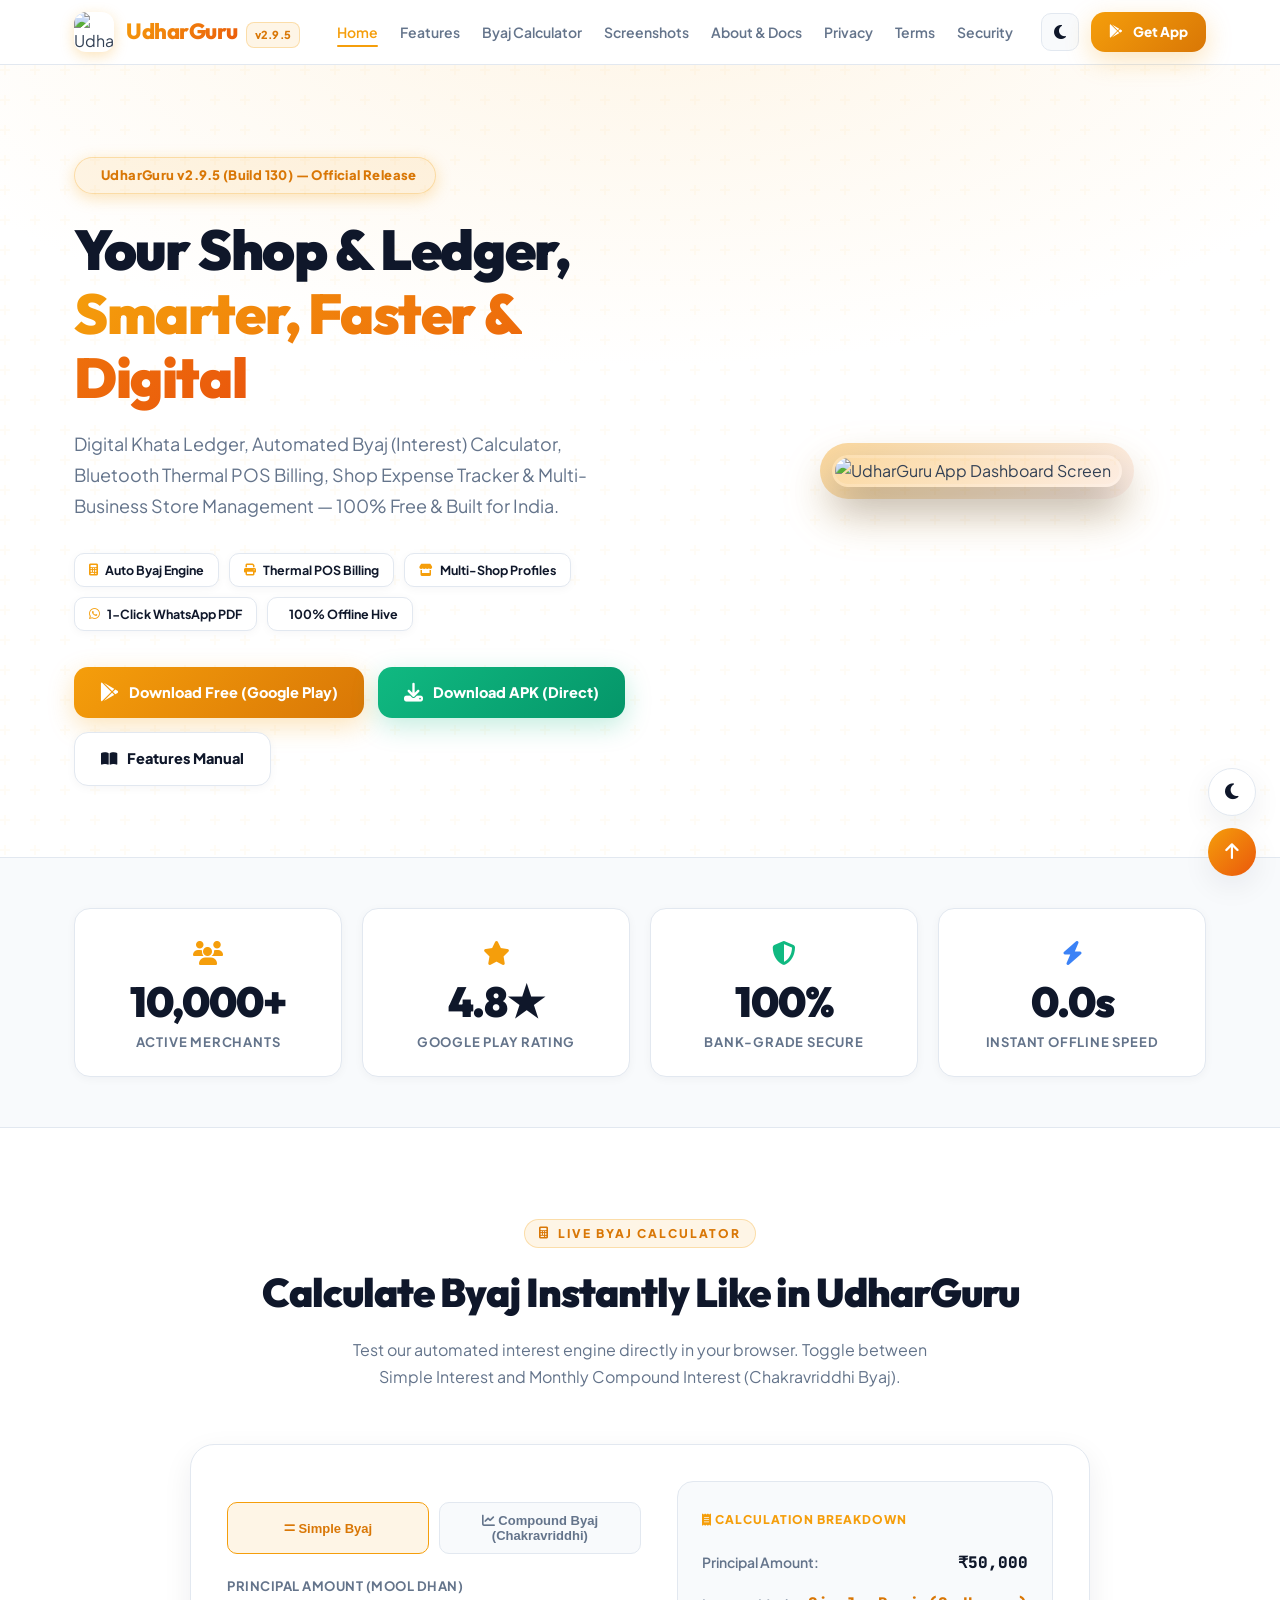
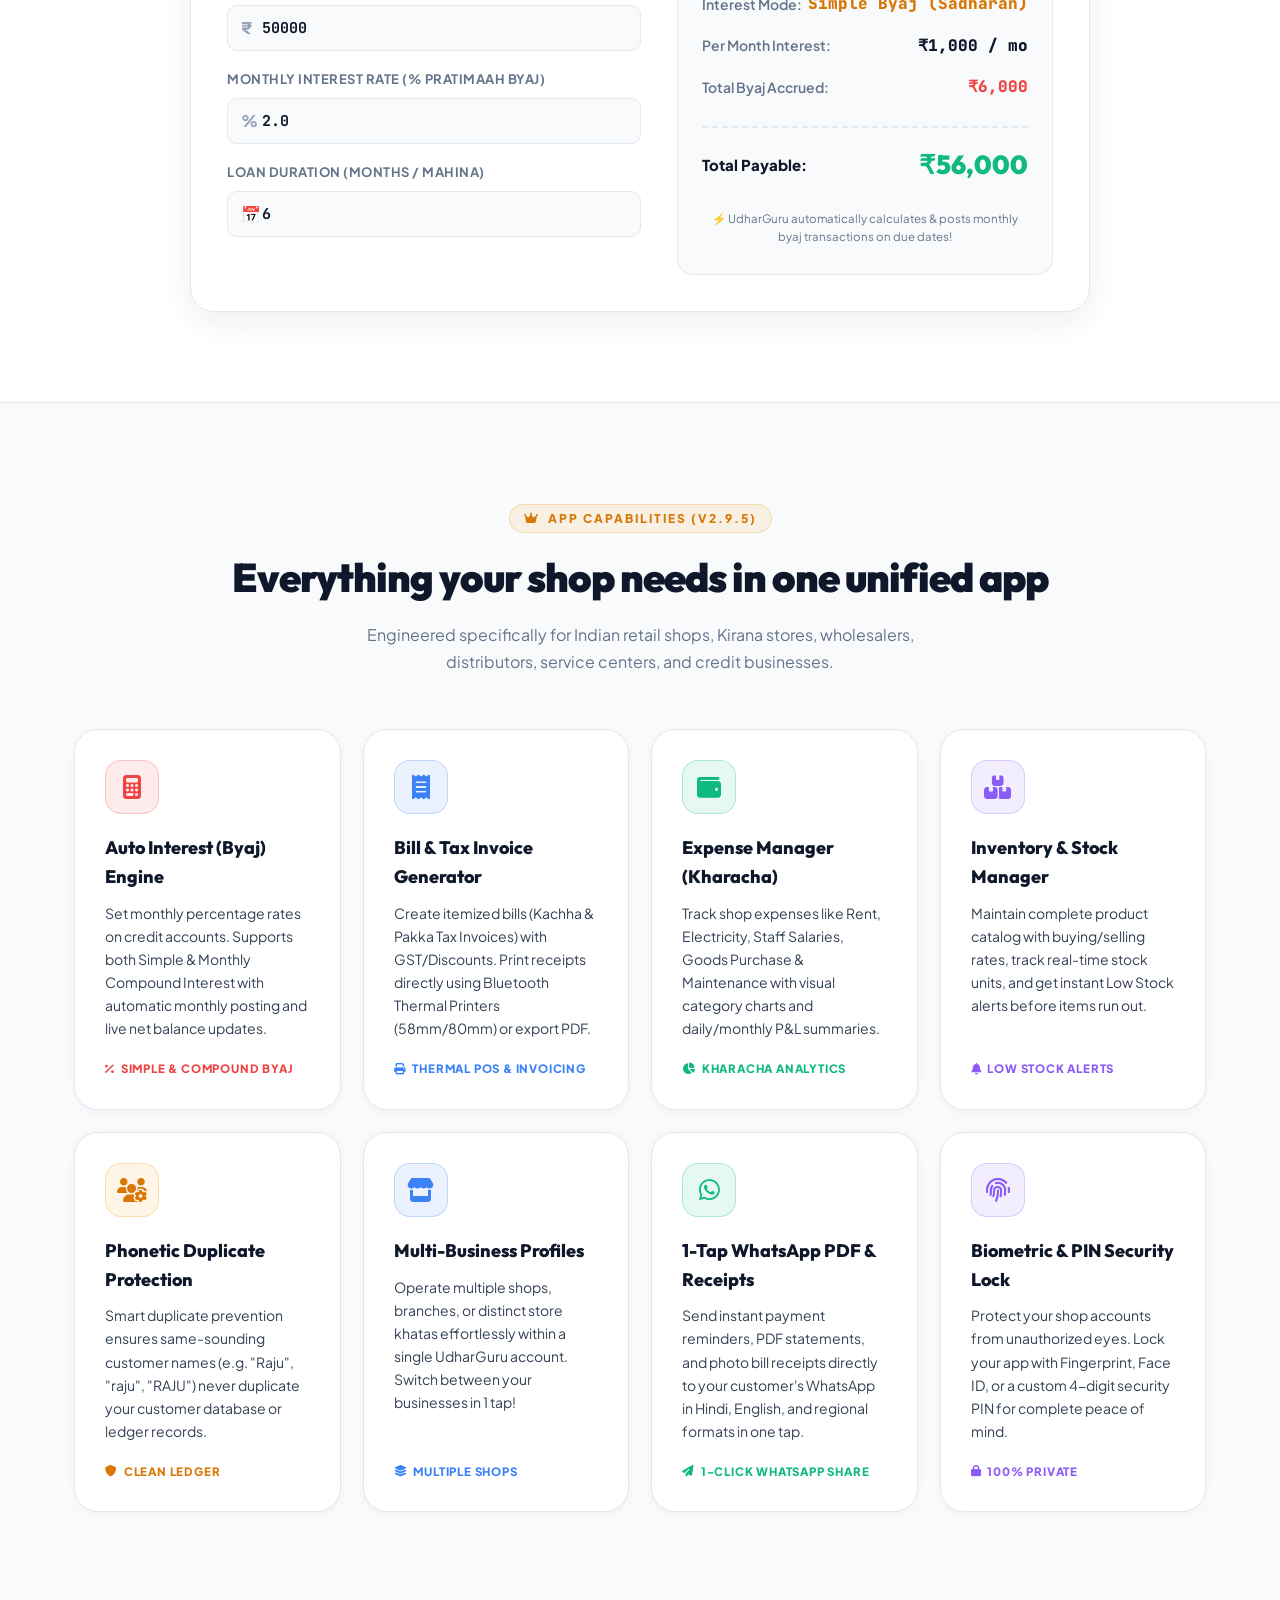
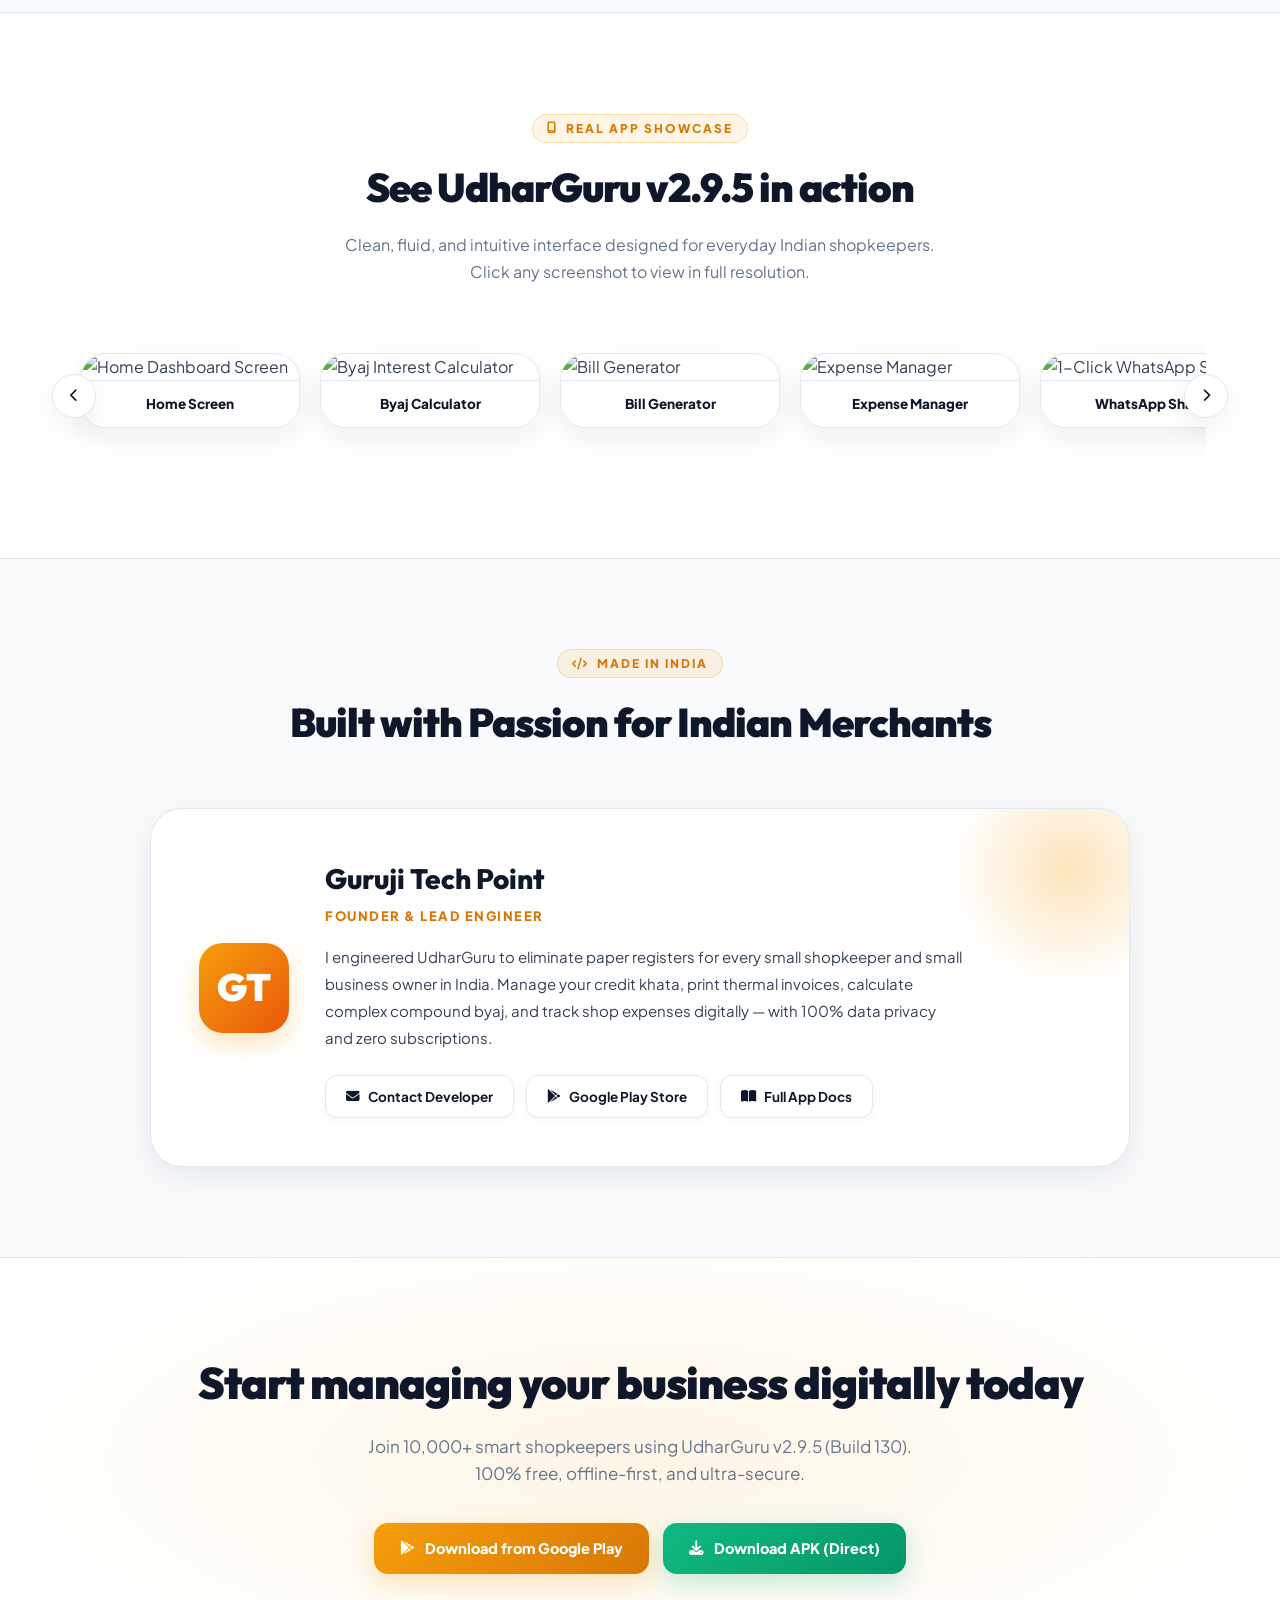
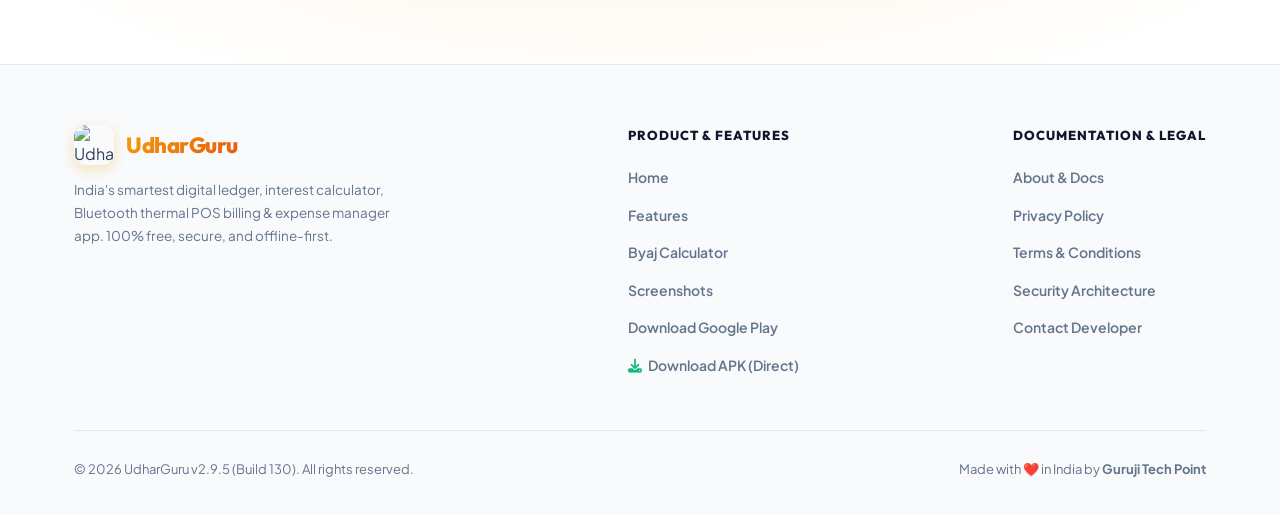
==== commit 9c230ab9: "Update index.html" ====
--- a/index.html
+++ b/index.html
@@ -1,602 +1,1693 @@
 <!DOCTYPE html>
-<html lang="en">
+<html lang="en" data-theme="light">
 <head>
-  <meta charset="UTF-8">
-  <meta name="viewport" content="width=device-width, initial-scale=1.0, maximum-scale=5.0, user-scalable=yes">
-  <title>UdharGuru - Free Digital Ledger App, Udhar Khata Book & Bahi Khata | Download Now</title>
-  <meta name="description" content="UdharGuru is India's #1 Free Digital Ledger & Udhar Khata Book App for shopkeepers & merchants. Manage customer credit debit, daily hisab kitab, byaj calculator, 100% offline ledger, and instant WhatsApp reminders. Download now!">
-  <meta name="keywords" content="digital ledger app, udhar khata book, bahi khata, vyapar khata, hisab kitab app, credit debit tracker, customer ledger, daily khata, byaj calculator, offline khata book, tally on mobile, dukandar khata book, ledger book app, digital khata, smart udhar book, account ledger, business ledger, shopkeeper ledger, party ledger, whatsapp payment reminder, ledger pdf report, simple interest calculator, compound interest calculator, उद्धार खाता, बही खाता, डिजिटल लेजर, हिसाब किताब, व्यापार खाता, ब्याज कैलकुलेटर, दुकानदार बहीखाता">
-  <meta name="author" content="Guruji Tech Point">
-  <meta name="robots" content="index, follow, max-snippet:-1, max-image-preview:large, max-video-preview:-1">
-  <link rel="canonical" href="https://udharguru.com/">
-
-  <!-- Open Graph / Facebook -->
-  <meta property="og:type" content="website">
-  <meta property="og:url" content="https://udharguru.com/">
-  <meta property="og:title" content="UdharGuru - India's #1 Free Digital Ledger & Khata Book App">
-  <meta property="og:description" content="Manage customer credit debit, automated byaj calculation, 100% offline mode, and instant WhatsApp reminders with UdharGuru. Download free now!">
-  <meta property="og:image" content="assets/images/app_icon.png">
-  <meta property="og:site_name" content="UdharGuru">
-  <meta property="og:locale" content="en_IN">
-
-  <!-- Twitter Card -->
-  <meta name="twitter:card" content="summary_large_image">
-  <meta name="twitter:title" content="UdharGuru - Digital Ledger, Khata Book & Bahi Khata">
-  <meta name="twitter:description" content="India's smartest digital ledger app for shopkeepers & merchants. 100% free forever, offline & secure.">
-  <meta name="twitter:image" content="assets/images/app_icon.png">
-
-  <!-- Schema.org JSON-LD Structured Data for Software Application -->
-  <script type="application/ld+json">
-  {
-    "@context": "https://schema.org",
-    "@type": "SoftwareApplication",
-    "name": "UdharGuru - Digital Ledger App",
-    "operatingSystem": "Android",
-    "applicationCategory": "BusinessApplication, FinanceApplication",
-    "offers": {
-      "@type": "Offer",
-      "price": "0",
-      "priceCurrency": "INR"
-    },
-    "aggregateRating": {
-      "@type": "AggregateRating",
-      "ratingValue": "4.9",
-      "ratingCount": "1250"
-    },
-    "author": {
-      "@type": "Organization",
-      "name": "Guruji Tech Point"
-    },
-    "description": "UdharGuru is a fast, 100% free digital ledger, bahi khata, and udhar khata book app with automated interest calculation, offline capabilities, and instant PDF statement generation.",
-    "keywords": "digital ledger app, udhar khata book, bahi khata, vyapar khata, hisab kitab, byaj calculator, credit debit tracker, offline ledger"
-  }
-  </script>
-
-  <link rel="stylesheet" href="css/style.css?v=20261016_v5">
-  <link rel="stylesheet" href="css/redesign.css?v=20261016_r1">
-  <link rel="icon" type="image/png" href="assets/images/app_icon.png">
-  <meta name="theme-color" content="#F59E0B">
+    <meta charset="UTF-8">
+    <meta name="viewport" content="width=device-width, initial-scale=1.0, maximum-scale=10.0, user-scalable=yes">
+    <meta name="description" content="UdharGuru v2.9.5 — India's smartest digital ledger, automatic interest (byaj) calculator, Bluetooth thermal POS billing, expense manager & stock tracking app for shopkeepers. Multi-Business Profiles, WhatsApp PDF Share, Offline Support. 100% Free.">
+    <meta name="keywords" content="udhar khata app, khata book, byaj calculator, interest ledger app, bill generator app, thermal printer billing, expense manager app, kharacha book, stock tracker, inventory app, digital bahi khata, multi business ledger, udhar app, business ledger, novapay">
+    <meta name="author" content="Guruji Tech Point">
+    <meta name="robots" content="index, follow">
+    <meta name="theme-color" content="#F59E0B">
+
+    <!-- Open Graph / Facebook / WhatsApp -->
+    <meta property="og:type" content="website">
+    <meta property="og:url" content="https://udharguru.in">
+    <meta property="og:title" content="UdharGuru v2.9.5 — Digital Ledger, Byaj Calculator, Bill & Expense App">
+    <meta property="og:description" content="Auto Interest Engine (Byaj), Bluetooth Thermal Receipt Printing, Shop Expense Manager, 1-Click WhatsApp PDF Share, Multi-Business Stores. 100% Free for all Indian Merchants.">
+    <meta property="og:image" content="https://i.ibb.co/844cYyhf/Chat-GPT-Image-Jul-26-2026-06-46-25-AM.png">
+
+    <!-- Twitter -->
+    <meta name="twitter:card" content="summary_large_image">
+    <meta name="twitter:title" content="UdharGuru v2.9.5 — India's Complete Business Manager App">
+    <meta name="twitter:description" content="Digital Khata, Simple & Compound Interest Calculator, Thermal Bill Printing, Expense Tracking. 100% Free.">
+    <meta name="twitter:image" content="https://i.ibb.co/844cYyhf/Chat-GPT-Image-Jul-26-2026-06-46-25-AM.png">
+
+    <title>UdharGuru v2.9.5 — Digital Ledger, Interest (Byaj) Calculator, Bill & Expense Manager | Free Download</title>
+
+    <link rel="icon" type="image/png" href="https://i.postimg.cc/sXmvm5np/app-icon.png">
+
+    <!-- Google Fonts -->
+    <link rel="preconnect" href="https://fonts.googleapis.com">
+    <link rel="preconnect" href="https://fonts.gstatic.com" crossorigin>
+    <link href="https://fonts.googleapis.com/css2?family=Plus+Jakarta+Sans:wght@300;400;500;600;700;800;900&family=Outfit:wght@400;500;600;700;800;900&family=JetBrains+Mono:wght@400;600;700&display=swap" rel="stylesheet">
+    
+    <!-- Font Awesome Icons -->
+    <link rel="stylesheet" href="https://cdnjs.cloudflare.com/ajax/libs/font-awesome/6.5.1/css/all.min.css">
+    
+    <style>
+        /* ── THEME DESIGN SYSTEM (LIGHT & DARK DYNAMIC) ── */
+        :root {
+            /* Brand Core Colors */
+            --primary: #F59E0B;
+            --primary-hover: #D97706;
+            --primary-dark: #B45309;
+            --primary-light: #FDE68A;
+            --primary-glow: rgba(245, 158, 11, 0.28);
+            --primary-soft: rgba(245, 158, 11, 0.10);
+
+            /* Financial Accents */
+            --success: #10B981;
+            --success-glow: rgba(16, 185, 129, 0.25);
+            --success-soft: rgba(16, 185, 129, 0.10);
+            
+            --danger: #EF4444;
+            --danger-glow: rgba(239, 68, 68, 0.25);
+            --danger-soft: rgba(239, 68, 68, 0.10);
+
+            --info: #3B82F6;
+            --info-glow: rgba(59, 130, 246, 0.25);
+            --info-soft: rgba(59, 130, 246, 0.10);
+
+            --accent-purple: #8B5CF6;
+            --accent-purple-soft: rgba(139, 92, 246, 0.10);
+
+            /* Light Mode Tokens (Default) */
+            --bg-base: #FFFFFF;
+            --bg-subtle: #F8FAFC;
+            --bg-card: #FFFFFF;
+            --bg-card-hover: #FFFDF9;
+            --header-bg: rgba(255, 255, 255, 0.88);
+            
+            --border: #E2E8F0;
+            --border-hover: #CBD5E1;
+            
+            --text-heading: #0F172A;
+            --text-body: #334155;
+            --text-muted: #64748B;
+            --text-dim: #94A3B8;
+
+            --shadow-sm: 0 2px 10px rgba(15, 23, 42, 0.04);
+            --shadow-md: 0 10px 30px rgba(15, 23, 42, 0.07);
+            --shadow-lg: 0 20px 48px rgba(245, 158, 11, 0.14);
+
+            --code-bg: #0F172A;
+            --code-text: #FDE68A;
+
+            --transition: all 0.28s cubic-bezier(0.4, 0, 0.2, 1);
+            --radius-sm: 10px;
+            --radius-md: 16px;
+            --radius-lg: 24px;
+            --radius-xl: 32px;
+        }
+
+        /* ── DARK THEME TOKENS ── */
+        [data-theme="dark"] {
+            --bg-base: #0A0E17;
+            --bg-subtle: #111827;
+            --bg-card: #182234;
+            --bg-card-hover: #1F2B42;
+            --header-bg: rgba(17, 24, 39, 0.85);
+
+            --border: rgba(255, 255, 255, 0.09);
+            --border-hover: rgba(255, 255, 255, 0.20);
+
+            --text-heading: #F8FAFC;
+            --text-body: #CBD5E1;
+            --text-muted: #94A3B8;
+            --text-dim: #64748B;
+
+            --shadow-sm: 0 4px 16px rgba(0, 0, 0, 0.45);
+            --shadow-md: 0 12px 36px rgba(0, 0, 0, 0.55);
+            --shadow-lg: 0 20px 48px rgba(0, 0, 0, 0.70);
+
+            --code-bg: #030712;
+            --code-text: #FBBF24;
+        }
+
+        /* Global Reset */
+        * { margin: 0; padding: 0; box-sizing: border-box; -webkit-tap-highlight-color: transparent; }
+        html { touch-action: manipulation; scroll-behavior: smooth; }
+        body {
+            font-family: 'Plus Jakarta Sans', -apple-system, BlinkMacSystemFont, sans-serif;
+            background: var(--bg-base);
+            color: var(--text-body);
+            overflow-x: hidden;
+            line-height: 1.6;
+            transition: background-color 0.3s ease, color 0.3s ease;
+        }
+
+        h1, h2, h3, h4, .brand-title {
+            font-family: 'Outfit', sans-serif;
+        }
+
+        img { pointer-events: none; -webkit-user-drag: none; user-select: none; display: block; }
+        a { text-decoration: none; color: inherit; }
+
+        .container { max-width: 1180px; margin: 0 auto; padding: 0 24px; }
+
+        /* ── HEADER ── */
+        header {
+            position: sticky; top: 0; z-index: 1000;
+            background: var(--header-bg);
+            backdrop-filter: blur(16px);
+            -webkit-backdrop-filter: blur(16px);
+            border-bottom: 1px solid var(--border);
+            padding: 12px 0;
+            transition: var(--transition);
+        }
+        .header-content { display: flex; justify-content: space-between; align-items: center; }
+        .logo { display: flex; align-items: center; gap: 12px; cursor: pointer; }
+        .logo-icon-wrap {
+            width: 40px; height: 40px; border-radius: 12px;
+            overflow: hidden;
+            box-shadow: 0 4px 14px var(--primary-glow);
+        }
+        .logo-icon-wrap img {
+            width: 100%; height: 100%; object-fit: cover; display: block;
+        }
+        .logo-text { display: flex; align-items: baseline; gap: 8px; }
+        .logo span.brand-title {
+            font-size: 22px; font-weight: 800;
+            background: linear-gradient(135deg, #F59E0B 0%, #EA580C 100%);
+            -webkit-background-clip: text;
+            background-clip: text;
+            -webkit-text-fill-color: transparent;
+            letter-spacing: -0.5px;
+        }
+        .logo-version {
+            font-size: 11px; font-weight: 800;
+            background: var(--primary-soft); color: var(--primary-hover);
+            padding: 3px 8px; border-radius: 8px;
+            border: 1px solid var(--primary-glow);
+            letter-spacing: 0.3px;
+        }
+        
+        nav { display: flex; align-items: center; gap: 28px; }
+        nav ul { list-style: none; display: flex; gap: 22px; align-items: center; }
+        nav a {
+            color: var(--text-muted); font-size: 14px; font-weight: 600;
+            transition: var(--transition); position: relative; padding: 4px 0;
+        }
+        nav a:hover, nav a.active { color: var(--primary); }
+        nav a.active::after {
+            content: ''; position: absolute; bottom: -2px; left: 0; right: 0;
+            height: 2px; background: var(--primary); border-radius: 2px;
+        }
+
+        .header-actions { display: flex; align-items: center; gap: 12px; }
+
+        .theme-btn-header {
+            width: 38px; height: 38px; border-radius: 10px;
+            background: var(--bg-subtle); border: 1px solid var(--border);
+            color: var(--text-heading); display: flex; align-items: center; justify-content: center;
+            cursor: pointer; transition: var(--transition); font-size: 16px;
+        }
+        .theme-btn-header:hover {
+            border-color: var(--primary); color: var(--primary);
+            transform: scale(1.05);
+        }
+
+        .mobile-menu-btn {
+            display: none; background: none; border: none;
+            color: var(--text-heading); font-size: 22px; cursor: pointer; padding: 6px;
+        }
+
+        /* ── HERO SECTION ── */
+        .hero {
+            min-height: 88vh;
+            display: flex; align-items: center;
+            background: radial-gradient(ellipse 80% 60% at 50% -10%, var(--primary-soft) 0%, var(--bg-base) 80%);
+            padding: 80px 0 60px;
+            position: relative; overflow: hidden;
+        }
+        .hero::after {
+            content: '';
+            position: absolute; inset: 0;
+            background: url("data:image/svg+xml,%3Csvg width='60' height='60' viewBox='0 0 60 60' xmlns='http://www.w3.org/2000/svg'%3E%3Cg fill='none' fill-rule='evenodd'%3E%3Cg fill='%23F59E0B' fill-opacity='0.035'%3E%3Cpath d='M36 34v-4h-2v4h-4v2h4v4h2v-4h4v-2h-4zm0-30V0h-2v4h-4v2h4v4h2V6h4V4h-4zM6 34v-4H4v4H0v2h4v4h2v-4h4v-2H6zM6 4V0H4v4H0v2h4v4h2V6h4V4H6z'/%3E%3C/g%3E%3C/g%3E%3C/svg%3E");
+            pointer-events: none;
+        }
+        .hero-content { display: flex; align-items: center; gap: 56px; position: relative; z-index: 1; }
+        .hero-text { flex: 1.15; }
+        
+        .hero-badge {
+            display: inline-flex; align-items: center; gap: 8px;
+            background: var(--primary-soft); border: 1px solid var(--primary-glow);
+            color: var(--primary-hover); font-size: 13px; font-weight: 800;
+            padding: 7px 18px; border-radius: 100px; margin-bottom: 24px;
+            box-shadow: 0 4px 16px var(--primary-glow);
+            letter-spacing: 0.4px;
+        }
+        .hero-badge i { font-size: 13px; color: var(--primary); animation: spinSlow 6s linear infinite; }
+        @keyframes spinSlow { 100% { transform: rotate(360deg); } }
+
+        .hero h1 {
+            font-size: clamp(34px, 5.2vw, 56px); font-weight: 900;
+            line-height: 1.14; color: var(--text-heading);
+            letter-spacing: -1.4px; margin-bottom: 20px;
+        }
+        .hero h1 .accent {
+            background: linear-gradient(135deg, #F59E0B 0%, #EA580C 100%);
+            -webkit-background-clip: text;
+            background-clip: text;
+            -webkit-text-fill-color: transparent;
+        }
+        .hero-sub {
+            font-size: clamp(15px, 2vw, 18px); color: var(--text-muted);
+            max-width: 540px; margin-bottom: 32px; line-height: 1.7;
+        }
+        
+        .hero-tags { display: flex; gap: 10px; flex-wrap: wrap; margin-bottom: 36px; }
+        .tag-pill {
+            display: inline-flex; align-items: center; gap: 7px;
+            font-size: 12.5px; font-weight: 700; padding: 6px 14px; border-radius: 10px;
+            background: var(--bg-card); border: 1px solid var(--border); color: var(--text-heading);
+            box-shadow: var(--shadow-sm); transition: var(--transition);
+        }
+        .tag-pill:hover { border-color: var(--primary); transform: translateY(-2px); }
+        .tag-pill i { color: var(--primary); font-size: 12px; }
+
+        .hero-actions { display: flex; align-items: center; gap: 14px; flex-wrap: wrap; }
+        
+        .btn {
+            display: inline-flex; align-items: center; gap: 10px;
+            font-weight: 800; font-size: 14.5px;
+            padding: 14px 26px; border-radius: 14px;
+            transition: var(--transition); cursor: pointer;
+            text-align: center; text-decoration: none;
+            border: none;
+        }
+        .btn-primary {
+            background: linear-gradient(135deg, #F59E0B 0%, #D97706 100%);
+            color: #FFFFFF !important;
+            box-shadow: 0 8px 26px var(--primary-glow);
+        }
+        .btn-primary:hover {
+            filter: brightness(1.08); transform: translateY(-2px);
+            box-shadow: 0 12px 34px var(--primary-glow);
+        }
+
+        .btn-apk {
+            background: linear-gradient(135deg, #10B981 0%, #059669 100%);
+            color: #FFFFFF !important;
+            box-shadow: 0 8px 26px var(--success-glow);
+        }
+        .btn-apk:hover {
+            filter: brightness(1.08); transform: translateY(-2px);
+            box-shadow: 0 12px 34px var(--success-glow);
+        }
+
+        .btn-ghost {
+            background: var(--bg-card);
+            border: 1.5px solid var(--border);
+            color: var(--text-heading) !important;
+            box-shadow: var(--shadow-sm);
+        }
+        .btn-ghost:hover {
+            border-color: var(--primary); color: var(--primary) !important;
+            background: var(--primary-soft); transform: translateY(-2px);
+        }
+
+        .hero-image { flex: 0.85; display: flex; justify-content: center; position: relative; }
+        .phone-frame-wrapper {
+            position: relative;
+            padding: 12px;
+            background: linear-gradient(135deg, rgba(245, 158, 11, 0.4), rgba(234, 88, 12, 0.1));
+            border-radius: 46px;
+            box-shadow: var(--shadow-lg);
+            animation: float 6s ease-in-out infinite;
+        }
+        .phone-frame {
+            width: min(290px, 64vw);
+            border-radius: 36px;
+            border: 3px solid rgba(255, 255, 255, 0.15);
+            object-fit: cover;
+            box-shadow: 0 20px 40px rgba(0, 0, 0, 0.3);
+        }
+        @keyframes float { 0%,100%{ transform: translateY(0); } 50%{ transform: translateY(-14px); } }
+
+        /* ── STATS SECTION ── */
+        .stats {
+            padding: 50px 0;
+            border-top: 1px solid var(--border);
+            border-bottom: 1px solid var(--border);
+            background: var(--bg-subtle);
+        }
+        .stats-grid {
+            display: grid;
+            grid-template-columns: repeat(4, 1fr);
+            gap: 20px;
+            text-align: center;
+        }
+        .stat-card {
+            background: var(--bg-card);
+            padding: 24px 18px;
+            border-radius: var(--radius-md);
+            border: 1px solid var(--border);
+            box-shadow: var(--shadow-sm);
+            transition: var(--transition);
+        }
+        .stat-card:hover {
+            border-color: var(--primary);
+            transform: translateY(-4px);
+            box-shadow: var(--shadow-md);
+        }
+        .stat-card .stat-icon {
+            font-size: 24px; color: var(--primary); margin-bottom: 8px;
+        }
+        .stat-card h3 {
+            font-size: clamp(28px, 4vw, 42px);
+            font-weight: 900;
+            color: var(--text-heading);
+            letter-spacing: -1px;
+            line-height: 1.1;
+        }
+        .stat-card p {
+            font-size: 13px; color: var(--text-muted);
+            margin-top: 6px; font-weight: 700;
+            text-transform: uppercase; letter-spacing: 0.8px;
+        }
+
+        /* ── SECTION HEADINGS ── */
+        .section-header { text-align: center; margin-bottom: 54px; }
+        .section-label {
+            display: inline-flex; align-items: center; gap: 8px;
+            color: var(--primary-hover); font-size: 12px; font-weight: 800;
+            text-transform: uppercase; letter-spacing: 2px;
+            margin-bottom: 12px;
+            background: var(--primary-soft);
+            padding: 4px 14px;
+            border-radius: 100px;
+            border: 1px solid var(--primary-glow);
+        }
+        .section-title {
+            font-size: clamp(26px, 4.2vw, 40px); font-weight: 900;
+            color: var(--text-heading); letter-spacing: -1px; margin-bottom: 12px;
+        }
+        .section-sub {
+            font-size: 16px; color: var(--text-muted);
+            max-width: 620px; margin: 0 auto; line-height: 1.7;
+        }
+
+        /* ── INTERACTIVE BYAJ CALCULATOR DEMO WIDGET ── */
+        .calculator-section {
+            padding: 90px 0;
+            background: var(--bg-base);
+            border-bottom: 1px solid var(--border);
+        }
+        .calc-wrapper {
+            background: var(--bg-card);
+            border: 1px solid var(--border);
+            border-radius: var(--radius-lg);
+            padding: 36px;
+            box-shadow: var(--shadow-md);
+            max-width: 900px;
+            margin: 0 auto;
+            display: grid;
+            grid-template-columns: 1.1fr 1fr;
+            gap: 36px;
+            align-items: center;
+        }
+        @media (max-width: 768px) {
+            .calc-wrapper { grid-template-columns: 1fr; padding: 24px; gap: 28px; }
+        }
+        .calc-form-group { margin-bottom: 18px; }
+        .calc-form-group label {
+            display: block; font-size: 13px; font-weight: 700;
+            color: var(--text-muted); margin-bottom: 8px; text-transform: uppercase; letter-spacing: 0.5px;
+        }
+        .calc-input-wrap {
+            position: relative;
+            display: flex; align-items: center;
+        }
+        .calc-input-wrap span.currency-prefix {
+            position: absolute; left: 14px; font-weight: 800; color: var(--text-dim);
+        }
+        .calc-input {
+            width: 100%; height: 46px;
+            background: var(--bg-subtle);
+            border: 1px solid var(--border);
+            border-radius: 10px;
+            padding: 0 14px 0 34px;
+            font-size: 15px; font-weight: 700;
+            color: var(--text-heading);
+            font-family: 'JetBrains Mono', monospace;
+            outline: none; transition: var(--transition);
+        }
+        .calc-input:focus { border-color: var(--primary); box-shadow: 0 0 0 3px var(--primary-soft); }
+        
+        .calc-type-toggle {
+            display: flex; gap: 10px; margin-bottom: 22px;
+        }
+        .calc-type-btn {
+            flex: 1; padding: 10px 12px; border-radius: 10px;
+            font-size: 13px; font-weight: 700; cursor: pointer;
+            background: var(--bg-subtle); border: 1.5px solid var(--border);
+            color: var(--text-muted); text-align: center; transition: var(--transition);
+        }
+        .calc-type-btn.active {
+            background: var(--primary-soft); border-color: var(--primary);
+            color: var(--primary-hover);
+        }
+
+        .calc-results-card {
+            background: var(--bg-subtle);
+            border: 1px solid var(--border);
+            border-radius: var(--radius-md);
+            padding: 28px 24px;
+            display: flex; flex-direction: column; gap: 16px;
+        }
+        .calc-res-row {
+            display: flex; justify-content: space-between; align-items: center;
+            font-size: 14px;
+        }
+        .calc-res-row .label { color: var(--text-muted); font-weight: 600; }
+        .calc-res-row .val {
+            font-family: 'JetBrains Mono', monospace;
+            font-weight: 800; font-size: 16px; color: var(--text-heading);
+        }
+        .calc-total-box {
+            margin-top: 10px; padding-top: 16px;
+            border-top: 2px dashed var(--border);
+            display: flex; justify-content: space-between; align-items: center;
+        }
+        .calc-total-box .total-label {
+            font-size: 15px; font-weight: 800; color: var(--text-heading);
+        }
+        .calc-total-box .total-val {
+            font-family: 'Outfit', sans-serif;
+            font-size: 26px; font-weight: 900; color: var(--success);
+        }
+
+        /* ── FEATURES GRID ── */
+        .features { padding: 100px 0; background: var(--bg-subtle); }
+        .features-grid { display: grid; grid-template-columns: repeat(4, 1fr); gap: 22px; }
+        @media (max-width: 1024px) { .features-grid { grid-template-columns: repeat(2, 1fr); } }
+        @media (max-width: 640px) { .features-grid { grid-template-columns: 1fr; } }
+        
+        .feature-card {
+            background: var(--bg-card);
+            border: 1px solid var(--border);
+            border-radius: var(--radius-lg); padding: 30px;
+            transition: var(--transition); position: relative; overflow: hidden;
+            display: flex; flex-direction: column; justify-content: space-between;
+            box-shadow: var(--shadow-sm);
+        }
+        .feature-card::before {
+            content: ''; position: absolute; top: 0; left: 0; right: 0; height: 3px;
+            background: linear-gradient(90deg, #F59E0B, #EA580C);
+            opacity: 0; transition: var(--transition);
+        }
+        .feature-card:hover {
+            border-color: var(--primary); transform: translateY(-5px);
+            background: var(--bg-card-hover); box-shadow: var(--shadow-lg);
+        }
+        .feature-card:hover::before { opacity: 1; }
+
+        .feature-icon {
+            width: 54px; height: 54px; border-radius: 16px;
+            background: var(--primary-soft); border: 1px solid var(--primary-glow);
+            display: flex; align-items: center; justify-content: center;
+            font-size: 24px; color: var(--primary-hover); margin-bottom: 20px;
+        }
+        .feature-icon.red { background: var(--danger-soft); border-color: var(--danger-glow); color: var(--danger); }
+        .feature-icon.blue { background: var(--info-soft); border-color: var(--info-glow); color: var(--info); }
+        .feature-icon.green { background: var(--success-soft); border-color: var(--success-glow); color: var(--success); }
+        .feature-icon.purple { background: var(--accent-purple-soft); border-color: rgba(139, 92, 246, 0.25); color: var(--accent-purple); }
+
+        .feature-card h3 { font-size: 18px; font-weight: 800; color: var(--text-heading); margin-bottom: 10px; }
+        .feature-card p { font-size: 14px; color: var(--text-body); line-height: 1.65; }
+        .feature-tag {
+            margin-top: 20px; display: inline-flex; align-items: center; gap: 6px;
+            font-size: 11.5px; font-weight: 800; text-transform: uppercase; letter-spacing: 0.8px;
+            color: var(--primary-hover);
+        }
+
+        /* ── SCREENSHOTS SHOWCASE CAROUSEL ── */
+        .screenshots { padding: 100px 0; background: var(--bg-base); border-top: 1px solid var(--border); border-bottom: 1px solid var(--border); }
+        .screenshots-carousel-wrap {
+            position: relative; margin-top: 20px;
+        }
+        .screenshots-scroll {
+            display: flex; gap: 20px; overflow-x: auto;
+            scroll-snap-type: x mandatory; padding: 14px 6px 30px;
+            scrollbar-width: none;
+            scroll-behavior: smooth;
+        }
+        .screenshots-scroll::-webkit-scrollbar { display: none; }
+        
+        .screenshot-item {
+            flex: 0 0 auto; width: 220px;
+            scroll-snap-align: center;
+            border-radius: 26px; overflow: hidden;
+            border: 1px solid var(--border);
+            box-shadow: var(--shadow-md);
+            transition: var(--transition);
+            background: var(--bg-card);
+            cursor: pointer;
+            position: relative;
+        }
+        .screenshot-item:hover {
+            transform: scale(1.04) translateY(-4px);
+            box-shadow: var(--shadow-lg);
+            border-color: var(--primary);
+        }
+        .screenshot-item img {
+            width: 100%; height: auto; display: block; object-fit: cover;
+        }
+        .screenshot-caption {
+            padding: 12px; text-align: center; font-size: 13.5px;
+            font-weight: 800; color: var(--text-heading);
+            background: var(--bg-card); border-top: 1px solid var(--border);
+        }
+        .screenshot-hover-overlay {
+            position: absolute; inset: 0; background: rgba(0, 0, 0, 0.45);
+            display: flex; align-items: center; justify-content: center;
+            color: white; font-weight: 800; font-size: 13px;
+            opacity: 0; transition: var(--transition);
+            backdrop-filter: blur(2px);
+        }
+        .screenshot-item:hover .screenshot-hover-overlay { opacity: 1; }
+
+        .carousel-nav-btn {
+            position: absolute; top: 48%; transform: translateY(-50%);
+            width: 44px; height: 44px; border-radius: 50%;
+            background: var(--bg-card); border: 1px solid var(--border);
+            color: var(--text-heading); box-shadow: var(--shadow-md);
+            display: flex; align-items: center; justify-content: center;
+            cursor: pointer; z-index: 10; transition: var(--transition);
+        }
+        .carousel-nav-btn:hover {
+            background: var(--primary); color: white; border-color: var(--primary);
+        }
+        .carousel-prev { left: -22px; }
+        .carousel-next { right: -22px; }
+
+        /* ── DEVELOPER / ABOUT FOUNDER ── */
+        .developer { padding: 90px 0; background: var(--bg-subtle); }
+        .dev-card {
+            background: var(--bg-card); border: 1px solid var(--border);
+            border-radius: var(--radius-xl); padding: 48px;
+            display: flex; align-items: center; gap: 36px;
+            position: relative; overflow: hidden;
+            box-shadow: var(--shadow-md);
+            max-width: 980px; margin: 0 auto;
+        }
+        .dev-card::before {
+            content: ''; position: absolute;
+            top: -60px; right: -60px; width: 240px; height: 240px;
+            background: radial-gradient(circle, var(--primary-glow) 0%, transparent 70%);
+            pointer-events: none;
+        }
+        .dev-avatar-box {
+            width: 90px; height: 90px; border-radius: 24px;
+            background: linear-gradient(135deg, #F59E0B, #EA580C);
+            display: flex; align-items: center; justify-content: center;
+            color: white; font-size: 38px; font-weight: 900;
+            box-shadow: 0 10px 24px var(--primary-glow);
+            flex-shrink: 0;
+            font-family: 'Outfit', sans-serif;
+        }
+        .dev-info h2 { font-size: 28px; font-weight: 800; color: var(--text-heading); margin-bottom: 4px; }
+        .dev-role {
+            font-size: 13px; color: var(--primary-hover); font-weight: 800;
+            margin-bottom: 16px; text-transform: uppercase; letter-spacing: 1.5px;
+        }
+        .dev-info p { font-size: 15px; color: var(--text-body); line-height: 1.8; max-width: 640px; }
+        .dev-links { display: flex; gap: 12px; margin-top: 24px; flex-wrap: wrap; }
+        .dev-link {
+            display: inline-flex; align-items: center; gap: 8px;
+            padding: 10px 20px; border-radius: 12px;
+            border: 1px solid var(--border); color: var(--text-heading);
+            font-size: 13.5px; font-weight: 700; transition: var(--transition);
+            background: var(--bg-card); box-shadow: var(--shadow-sm);
+        }
+        .dev-link:hover {
+            color: var(--primary); border-color: var(--primary);
+            background: var(--primary-soft); transform: translateY(-2px);
+        }
+
+        /* ── CTA SECTION ── */
+        .cta-section {
+            padding: 90px 0; text-align: center;
+            background: radial-gradient(ellipse 70% 80% at 50% 50%, var(--primary-soft) 0%, var(--bg-base) 80%);
+            border-top: 1px solid var(--border);
+        }
+        .cta-section h2 {
+            font-size: clamp(28px, 4.5vw, 44px); font-weight: 900;
+            color: var(--text-heading); margin-bottom: 14px; letter-spacing: -1px;
+        }
+        .cta-section p { font-size: 17px; color: var(--text-muted); margin-bottom: 36px; max-width: 580px; margin-left: auto; margin-right: auto; }
+
+        /* ── FOOTER ── */
+        footer { padding: 60px 0 36px; border-top: 1px solid var(--border); background: var(--bg-subtle); }
+        .footer-content {
+            display: flex; justify-content: space-between; align-items: flex-start;
+            gap: 40px; flex-wrap: wrap; margin-bottom: 40px;
+        }
+        .footer-brand .logo { margin-bottom: 14px; }
+        .footer-brand p { font-size: 13.5px; color: var(--text-muted); max-width: 340px; line-height: 1.7; }
+        .footer-col h4 {
+            font-size: 13px; font-weight: 800; color: var(--text-heading);
+            text-transform: uppercase; letter-spacing: 1px; margin-bottom: 18px;
+        }
+        .footer-col ul { list-style: none; }
+        .footer-col li { margin-bottom: 12px; }
+        .footer-col a {
+            font-size: 14px; color: var(--text-muted); transition: var(--transition); font-weight: 600;
+        }
+        .footer-col a:hover { color: var(--primary); }
+        .footer-bottom {
+            padding-top: 28px; border-top: 1px solid var(--border);
+            display: flex; justify-content: space-between; align-items: center;
+            flex-wrap: wrap; gap: 12px; font-size: 13px; color: var(--text-muted);
+        }
+
+        /* ── SECTION PAGES (About, Privacy, Terms, Security) ── */
+        .section-page {
+            display: none; max-width: 880px; margin: 0 auto;
+            padding: 60px 24px 90px; background: var(--bg-base);
+        }
+        .section-page.active { display: block; animation: fadeUp 0.35s ease; }
+        @keyframes fadeUp { from { opacity:0; transform: translateY(18px); } to { opacity:1; transform: translateY(0); } }
+
+        .back-nav-btn {
+            display: inline-flex; align-items: center; gap: 8px;
+            font-size: 13px; font-weight: 700; color: var(--primary);
+            margin-bottom: 24px; cursor: pointer; padding: 6px 12px;
+            border-radius: 8px; background: var(--primary-soft);
+            border: 1px solid var(--primary-glow);
+            transition: var(--transition);
+        }
+        .back-nav-btn:hover { transform: translateX(-3px); }
+
+        .section-page h1 { font-size: clamp(28px, 5vw, 40px); font-weight: 900; color: var(--text-heading); margin-bottom: 8px; }
+        .page-date {
+            font-size: 13px; color: var(--text-muted); margin-bottom: 30px;
+            display: inline-block; background: var(--bg-subtle); padding: 5px 14px;
+            border-radius: 8px; border: 1px solid var(--border); font-weight: 700;
+        }
+        .section-page h2 {
+            font-size: 21px; font-weight: 800; color: var(--text-heading);
+            margin: 36px 0 14px; display: flex; align-items: center; gap: 10px;
+        }
+        .section-page h2 i { color: var(--primary); font-size: 18px; }
+        .section-page h3 { font-size: 16.5px; font-weight: 800; color: var(--primary-hover); margin: 24px 0 8px; }
+        .section-page p { font-size: 15px; color: var(--text-body); line-height: 1.8; margin-bottom: 14px; }
+        .section-page ul { margin: 0 0 16px 20px; }
+        .section-page li { font-size: 15px; color: var(--text-body); line-height: 1.8; margin-bottom: 8px; }
+        
+        .highlight-box {
+            background: var(--primary-soft); border: 1px solid var(--primary-glow);
+            border-radius: var(--radius-md); padding: 22px 26px; margin: 24px 0;
+        }
+        .highlight-box p { margin: 0; color: var(--text-heading); font-weight: 600; }
+        .info-box {
+            background: var(--bg-subtle); border: 1px solid var(--border);
+            border-radius: var(--radius-md); padding: 22px 26px; margin: 18px 0;
+        }
+        .info-box p, .info-box li { color: var(--text-body); }
+        
+        .code-box {
+            background: var(--code-bg); border: 1px solid var(--border);
+            border-left: 4px solid var(--primary);
+            border-radius: 12px; padding: 18px 22px; margin: 16px 0;
+            font-family: 'JetBrains Mono', monospace; font-size: 13.5px; color: var(--code-text);
+            line-height: 1.8;
+        }
+
+        .version-card {
+            background: var(--bg-subtle); border: 1px solid var(--border);
+            border-radius: var(--radius-md); padding: 22px 26px; margin: 20px 0;
+            display: grid; grid-template-columns: repeat(2, 1fr); gap: 12px;
+        }
+        @media (max-width: 480px) { .version-card { grid-template-columns: 1fr; } }
+        .version-card p { margin: 0; font-size: 14px; color: var(--text-body); }
+        .version-card strong { color: var(--text-heading); }
+
+        /* ── MODAL: IMAGE LIGHTBOX ── */
+        .modal-overlay {
+            position: fixed; inset: 0;
+            background: rgba(0, 0, 0, 0.85);
+            backdrop-filter: blur(8px);
+            z-index: 99999;
+            display: none; align-items: center; justify-content: center;
+            padding: 20px;
+        }
+        .modal-overlay.active { display: flex; animation: fadeIn 0.25s ease; }
+        @keyframes fadeIn { from{ opacity: 0; } to{ opacity: 1; } }
+        
+        .lightbox-box {
+            position: relative; max-width: 90vw; max-height: 90vh; text-align: center;
+        }
+        .lightbox-box img {
+            max-width: 100%; max-height: 82vh; border-radius: 16px;
+            box-shadow: 0 25px 50px -12px rgba(0, 0, 0, 0.7);
+            border: 2px solid rgba(255, 255, 255, 0.2);
+            object-fit: contain;
+        }
+        .lightbox-title {
+            color: white; font-size: 16px; font-weight: 800; margin-bottom: 12px;
+        }
+        .lightbox-actions {
+            margin-top: 14px; display: flex; justify-content: center; gap: 12px;
+        }
+        .lightbox-close-btn {
+            position: absolute; top: -16px; right: -16px;
+            width: 36px; height: 36px; border-radius: 50%;
+            background: #EF4444; color: white; border: none;
+            cursor: pointer; font-size: 16px; font-weight: 800;
+            display: flex; align-items: center; justify-content: center;
+            box-shadow: 0 4px 12px rgba(0,0,0,0.4);
+        }
+
+        /* ── FLOATING CONTROLS (Back to top & Progress) ── */
+        .scroll-progress {
+            position: fixed; top: 0; left: 0; width: 0%; height: 3px;
+            background: linear-gradient(90deg, #F59E0B, #EA580C, #10B981);
+            z-index: 10001; transition: width 0.1s ease;
+        }
+
+        .floating-action-bar {
+            position: fixed; bottom: 24px; right: 24px;
+            display: flex; flex-direction: column; gap: 12px;
+            z-index: 999;
+        }
+        .fab-btn {
+            width: 48px; height: 48px; border-radius: 50%;
+            background: var(--bg-card); border: 1px solid var(--border);
+            color: var(--text-heading); display: flex; align-items: center; justify-content: center;
+            cursor: pointer; box-shadow: var(--shadow-md); transition: var(--transition);
+            font-size: 18px;
+        }
+        .fab-btn:hover {
+            transform: translateY(-3px) scale(1.05);
+            border-color: var(--primary); color: var(--primary);
+        }
+        .fab-btn.btn-top {
+            opacity: 0; visibility: hidden;
+            background: linear-gradient(135deg, #F59E0B 0%, #EA580C 100%);
+            color: white; border: none;
+        }
+        .fab-btn.btn-top.visible { opacity: 1; visibility: visible; }
+
+        /* ── RESPONSIVE MOBILE ── */
+        @media (max-width: 900px) {
+            .hero-content { flex-direction: column; text-align: center; gap: 44px; }
+            .hero-sub { margin-left: auto; margin-right: auto; }
+            .hero-tags { justify-content: center; }
+            .hero-actions { justify-content: center; }
+            .stats-grid { grid-template-columns: repeat(2, 1fr); }
+            .dev-card { flex-direction: column; text-align: center; padding: 32px 24px; }
+            .dev-links { justify-content: center; }
+            
+            .mobile-menu-btn { display: block; }
+            nav ul {
+                display: none; position: fixed;
+                top: 65px; left: 0; width: 100%;
+                background: var(--bg-card);
+                border-bottom: 1px solid var(--border);
+                flex-direction: column; padding: 24px 20px; gap: 18px;
+                z-index: 999; box-shadow: var(--shadow-lg);
+            }
+            nav ul.open { display: flex; }
+            .carousel-prev { left: 4px; }
+            .carousel-next { right: 4px; }
+        }
+
+        @media (max-width: 480px) {
+            .container { padding: 0 16px; }
+            .hero { padding: 40px 0 30px; }
+            .hero h1 { font-size: 32px; }
+            .btn { width: 100%; justify-content: center; }
+            .stats-grid { grid-template-columns: 1fr; }
+            .screenshot-item { width: 180px; }
+        }
+    </style>
+
+    <!-- Schema.org Microdata for SEO & Google Rich Snippets -->
+    <script type="application/ld+json">
+    {
+      "@context": "https://schema.org",
+      "@type": "MobileApplication",
+      "name": "UdharGuru",
+      "applicationCategory": "BusinessApplication",
+      "operatingSystem": "Android",
+      "offers": {
+        "@type": "Offer",
+        "price": "0",
+        "priceCurrency": "INR"
+      },
+      "aggregateRating": {
+        "@type": "AggregateRating",
+        "ratingValue": "4.8",
+        "reviewCount": "10500"
+      },
+      "description": "UdharGuru v2.9.5 — India's smartest digital ledger, automatic interest calculator (byaj), Bluetooth thermal POS billing, expense manager & stock tracking app. 100% Free & Offline-First.",
+      "softwareVersion": "2.9.5",
+      "fileSize": "36MB",
+      "author": {
+        "@type": "Organization",
+        "name": "Guruji Tech Point"
+      },
+      "downloadUrl": "https://play.google.com/store/apps/details?id=com.udharkhata.akhil"
+    }
+    </script>
 </head>
 <body>
-<!-- Navigation -->
-  <nav class="navbar">
-    <div class="container nav-wrapper">
-      <a href="index.html" class="brand-logo">
-        <div class="logo-badge">
-          <img src="assets/images/app_icon.png" alt="UdharGuru Official App Icon">
+
+    <!-- Scroll Progress Indicator -->
+    <div class="scroll-progress" id="scrollProgress"></div>
+
+    <!-- Lightbox Zoom Modal for Screenshots -->
+    <div class="modal-overlay" id="lightboxModal" onclick="closeLightbox()">
+        <div class="lightbox-box" onclick="event.stopPropagation()">
+            <button class="lightbox-close-btn" onclick="closeLightbox()">✕</button>
+            <div class="lightbox-title" id="lightboxTitle">App Preview</div>
+            <img id="lightboxImg" src="" alt="App Preview Fullscreen">
+            <div class="lightbox-actions">
+                <a href="https://play.google.com/store/apps/details?id=com.udharkhata.akhil" target="_blank" class="btn btn-primary" style="padding:10px 20px; font-size:13px;">
+                    <i class="fab fa-google-play"></i> Get on Google Play
+                </a>
+            </div>
         </div>
-        <div class="logo-text">
-          <span class="logo-main">UdharGuru</span>
-          <span class="logo-sub">Digital Ledger App</span>
+    </div>
+
+    <!-- Floating Action Buttons (Theme Toggle & Back To Top) -->
+    <div class="floating-action-bar">
+        <button class="fab-btn" id="themeToggleFab" onclick="toggleTheme()" title="Toggle Dark/Light Mode">
+            <i class="fas fa-moon" id="themeIcon"></i>
+        </button>
+        <button class="fab-btn btn-top" id="backToTop" onclick="scrollToTop()" title="Back to Top">
+            <i class="fas fa-arrow-up"></i>
+        </button>
+    </div>
+
+    <!-- HEADER / NAVIGATION -->
+    <header>
+        <div class="container">
+            <div class="header-content">
+                <div class="logo" onclick="showMainSite(); return false;">
+                    <div class="logo-icon-wrap"><img src="https://i.postimg.cc/sXmvm5np/app-icon.png" alt="UdharGuru app icon"></div>
+                    <div class="logo-text">
+                        <span class="brand-title">UdharGuru</span>
+                        <span class="logo-version">v2.9.5</span>
+                    </div>
+                </div>
+
+                <nav>
+                    <ul id="navLinks">
+                        <li><a href="#" onclick="showMainSite(); closeMenu(); return false;" class="active">Home</a></li>
+                        <li><a href="#features" onclick="showMainSite(); closeMenu();">Features</a></li>
+                        <li><a href="#calculator" onclick="showMainSite(); closeMenu();">Byaj Calculator</a></li>
+                        <li><a href="#screenshots" onclick="showMainSite(); closeMenu();">Screenshots</a></li>
+                        <li><a href="#" onclick="showSection('about'); closeMenu(); return false;">About & Docs</a></li>
+                        <li><a href="#" onclick="showSection('privacy'); closeMenu(); return false;">Privacy</a></li>
+                        <li><a href="#" onclick="showSection('terms'); closeMenu(); return false;">Terms</a></li>
+                        <li><a href="#" onclick="showSection('security'); closeMenu(); return false;">Security</a></li>
+                    </ul>
+
+                    <div class="header-actions">
+                        <button class="theme-btn-header" onclick="toggleTheme()" title="Toggle Dark/Light Mode">
+                            <i class="fas fa-moon" id="headerThemeIcon"></i>
+                        </button>
+                        <a href="https://play.google.com/store/apps/details?id=com.udharkhata.akhil" target="_blank" class="btn btn-primary" style="padding: 9px 18px; font-size: 13.5px;">
+                            <i class="fab fa-google-play"></i>
+                            <span>Get App</span>
+                        </a>
+                        <button class="mobile-menu-btn" onclick="toggleMenu()" aria-label="Open Navigation Menu">
+                            <i class="fas fa-bars"></i>
+                        </button>
+                    </div>
+                </nav>
+            </div>
         </div>
-      </a>
-
-      <div class="nav-links">
-        <a href="index.html" class="nav-link">Home</a>
-        <a href="features.html" class="nav-link">Features</a>
-        <a href="calculator.html" class="nav-link">Byaj Calculator</a>
-        <a href="pricing.html" class="nav-link">Pricing</a>
-        <a href="about.html" class="nav-link">About</a>
-        <a href="security.html" class="nav-link">Security</a>
-        <a href="contact.html" class="nav-link">Contact</a>
-      </div>
-
-      <div class="nav-actions">
-        <!-- Interactive Animated Puggy Download CTA -->
-        <div class="puggy-download-btn-container nav-btn-container">
-<button class="btn-download-main trigger-download-modal" id="navDownloadBtn">
-            <span class="download-icon">⬇</span>
-            <span>Download</span>
-            <span class="btn-paw-panja">🐾</span>
-            <span class="paw-ripple"></span>
-          </button>
+    </header>
+
+    <!-- ════════ MAIN LANDING PAGE ════════ -->
+    <main id="mainSite">
+
+        <!-- HERO SECTION -->
+        <section class="hero">
+            <div class="container">
+                <div class="hero-content">
+                    <div class="hero-text">
+                        <div class="hero-badge">
+                            <i class="fas fa-sparkles"></i>
+                            <span>UdharGuru v2.9.5 (Build 130) — Official Release</span>
+                        </div>
+                        <h1>Your Shop & Ledger,<br><span class="accent">Smarter, Faster & Digital</span></h1>
+                        <p class="hero-sub">Digital Khata Ledger, Automated Byaj (Interest) Calculator, Bluetooth Thermal POS Billing, Shop Expense Tracker & Multi-Business Store Management — 100% Free & Built for India.</p>
+                        
+                        <div class="hero-tags">
+                            <span class="tag-pill"><i class="fas fa-calculator"></i> Auto Byaj Engine</span>
+                            <span class="tag-pill"><i class="fas fa-print"></i> Thermal POS Billing</span>
+                            <span class="tag-pill"><i class="fas fa-store"></i> Multi-Shop Profiles</span>
+                            <span class="tag-pill"><i class="fab fa-whatsapp"></i> 1-Click WhatsApp PDF</span>
+                            <span class="tag-pill"><i class="fas fa-wifi-slash"></i> 100% Offline Hive</span>
+                        </div>
+
+                        <div class="hero-actions">
+                            <a href="https://play.google.com/store/apps/details?id=com.udharkhata.akhil" class="btn btn-primary" target="_blank">
+                                <i class="fab fa-google-play" style="font-size: 19px;"></i>
+                                <span>Download Free (Google Play)</span>
+                            </a>
+                            <a href="https://firebasestorage.googleapis.com/v0/b/udharkhata-9199b.firebasestorage.app/o/udharguru%2Fapp-arm64-v8a-release.apk?alt=media&token=88918ada-2cc3-4646-b279-cd671816cd99" class="btn btn-apk" download>
+                                <i class="fas fa-download" style="font-size: 19px;"></i>
+                                <span>Download APK (Direct)</span>
+                            </a>
+                            <a href="#" onclick="showSection('about'); return false;" class="btn btn-ghost">
+                                <i class="fas fa-book-open"></i>
+                                <span>Features Manual</span>
+                            </a>
+                        </div>
+                    </div>
+
+                    <div class="hero-image">
+                        <div class="phone-frame-wrapper">
+                            <img class="phone-frame" src="https://i.ibb.co/844cYyhf/Chat-GPT-Image-Jul-26-2026-06-46-25-AM.png" alt="UdharGuru App Dashboard Screen">
+                        </div>
+                    </div>
+                </div>
+            </div>
+        </section>
+
+        <!-- LIVE STATS SECTION -->
+        <section class="stats">
+            <div class="container">
+                <div class="stats-grid">
+                    <div class="stat-card">
+                        <div class="stat-icon"><i class="fas fa-users"></i></div>
+                        <h3>10,000+</h3>
+                        <p>Active Merchants</p>
+                    </div>
+                    <div class="stat-card">
+                        <div class="stat-icon" style="color:#F59E0B;"><i class="fas fa-star"></i></div>
+                        <h3>4.8★</h3>
+                        <p>Google Play Rating</p>
+                    </div>
+                    <div class="stat-card">
+                        <div class="stat-icon" style="color:#10B981;"><i class="fas fa-shield-halved"></i></div>
+                        <h3>100%</h3>
+                        <p>Bank-Grade Secure</p>
+                    </div>
+                    <div class="stat-card">
+                        <div class="stat-icon" style="color:#3B82F6;"><i class="fas fa-bolt"></i></div>
+                        <h3>0.0s</h3>
+                        <p>Instant Offline Speed</p>
+                    </div>
+                </div>
+            </div>
+        </section>
+
+        <!-- INTERACTIVE LIVE BYAJ CALCULATOR DEMO -->
+        <section class="calculator-section" id="calculator">
+            <div class="container">
+                <div class="section-header">
+                    <div class="section-label"><i class="fas fa-calculator"></i> Live Byaj Calculator</div>
+                    <h2 class="section-title">Calculate Byaj Instantly Like in UdharGuru</h2>
+                    <p class="section-sub">Test our automated interest engine directly in your browser. Toggle between Simple Interest and Monthly Compound Interest (Chakravriddhi Byaj).</p>
+                </div>
+
+                <div class="calc-wrapper">
+                    <!-- Controls -->
+                    <div class="calc-controls">
+                        <div class="calc-type-toggle">
+                            <button class="calc-type-btn active" id="btnSimpleByaj" onclick="setByajType('simple')">
+                                <i class="fas fa-equals"></i> Simple Byaj
+                            </button>
+                            <button class="calc-type-btn" id="btnCompoundByaj" onclick="setByajType('compound')">
+                                <i class="fas fa-chart-line"></i> Compound Byaj (Chakravriddhi)
+                            </button>
+                        </div>
+
+                        <div class="calc-form-group">
+                            <label>Principal Amount (Mool Dhan)</label>
+                            <div class="calc-input-wrap">
+                                <span class="currency-prefix">₹</span>
+                                <input type="number" id="calcPrincipal" class="calc-input" value="50000" min="100" step="500" oninput="runLiveByajCalculation()">
+                            </div>
+                        </div>
+
+                        <div class="calc-form-group">
+                            <label>Monthly Interest Rate (% Pratimaah Byaj)</label>
+                            <div class="calc-input-wrap">
+                                <span class="currency-prefix">%</span>
+                                <input type="number" id="calcRate" class="calc-input" value="2.0" min="0.1" step="0.25" oninput="runLiveByajCalculation()">
+                            </div>
+                        </div>
+
+                        <div class="calc-form-group">
+                            <label>Loan Duration (Months / Mahina)</label>
+                            <div class="calc-input-wrap">
+                                <span class="currency-prefix">📅</span>
+                                <input type="number" id="calcMonths" class="calc-input" value="6" min="1" max="120" step="1" oninput="runLiveByajCalculation()">
+                            </div>
+                        </div>
+                    </div>
+
+                    <!-- Live Breakdown Display -->
+                    <div class="calc-results-card">
+                        <div style="font-size:12px; font-weight:800; color:var(--primary); text-transform:uppercase; letter-spacing:1px; margin-bottom:4px;">
+                            <i class="fas fa-receipt"></i> Calculation Breakdown
+                        </div>
+                        <div class="calc-res-row">
+                            <span class="label">Principal Amount:</span>
+                            <span class="val" id="resPrincipal">₹50,000</span>
+                        </div>
+                        <div class="calc-res-row">
+                            <span class="label">Interest Mode:</span>
+                            <span class="val" id="resMode" style="color:var(--primary-hover);">Simple Interest (Sadharan)</span>
+                        </div>
+                        <div class="calc-res-row">
+                            <span class="label">Per Month Interest:</span>
+                            <span class="val" id="resMonthlyByaj">₹1,000 / mo</span>
+                        </div>
+                        <div class="calc-res-row">
+                            <span class="label">Total Byaj Accrued:</span>
+                            <span class="val" id="resTotalByaj" style="color:var(--danger);">₹6,000</span>
+                        </div>
+                        <div class="calc-total-box">
+                            <div class="total-label">Total Payable:</div>
+                            <div class="total-val" id="resTotalPayable">₹56,000</div>
+                        </div>
+                        <div style="font-size:11.5px; color:var(--text-muted); text-align:center; margin-top:8px;">
+                            ⚡ UdharGuru automatically calculates & posts monthly byaj transactions on due dates!
+                        </div>
+                    </div>
+                </div>
+            </div>
+        </section>
+
+        <!-- CORE FEATURES SECTION -->
+        <section class="features" id="features">
+            <div class="container">
+                <div class="section-header">
+                    <div class="section-label"><i class="fas fa-crown"></i> App Capabilities (v2.9.5)</div>
+                    <h2 class="section-title">Everything your shop needs in one unified app</h2>
+                    <p class="section-sub">Engineered specifically for Indian retail shops, Kirana stores, wholesalers, distributors, service centers, and credit businesses.</p>
+                </div>
+
+                <div class="features-grid">
+                    <!-- 1. Auto Interest Engine -->
+                    <div class="feature-card">
+                        <div>
+                            <div class="feature-icon red"><i class="fas fa-calculator"></i></div>
+                            <h3>Auto Interest (Byaj) Engine</h3>
+                            <p>Set monthly percentage rates on credit accounts. Supports both Simple & Monthly Compound Interest with automatic monthly posting and live net balance updates.</p>
+                        </div>
+                        <span class="feature-tag" style="color: var(--danger);"><i class="fas fa-percent"></i> Simple & Compound Byaj</span>
+                    </div>
+
+                    <!-- 2. Thermal POS Billing -->
+                    <div class="feature-card">
+                        <div>
+                            <div class="feature-icon blue"><i class="fas fa-receipt"></i></div>
+                            <h3>Bill & Tax Invoice Generator</h3>
+                            <p>Create itemized bills (Kachha & Pakka Tax Invoices) with GST/Discounts. Print receipts directly using Bluetooth Thermal Printers (58mm/80mm) or export PDF.</p>
+                        </div>
+                        <span class="feature-tag" style="color: var(--info);"><i class="fas fa-print"></i> Thermal POS & Invoicing</span>
+                    </div>
+
+                    <!-- 3. Expense Manager -->
+                    <div class="feature-card">
+                        <div>
+                            <div class="feature-icon green"><i class="fas fa-wallet"></i></div>
+                            <h3>Expense Manager (Kharacha)</h3>
+                            <p>Track shop expenses like Rent, Electricity, Staff Salaries, Goods Purchase & Maintenance with visual category charts and daily/monthly P&L summaries.</p>
+                        </div>
+                        <span class="feature-tag" style="color: var(--success);"><i class="fas fa-chart-pie"></i> Kharacha Analytics</span>
+                    </div>
+
+                    <!-- 4. Inventory & Stock Tracking -->
+                    <div class="feature-card">
+                        <div>
+                            <div class="feature-icon purple"><i class="fas fa-boxes-stacked"></i></div>
+                            <h3>Inventory & Stock Manager</h3>
+                            <p>Maintain complete product catalog with buying/selling rates, track real-time stock units, and get instant Low Stock alerts before items run out.</p>
+                        </div>
+                        <span class="feature-tag" style="color: var(--accent-purple);"><i class="fas fa-bell"></i> Low Stock Alerts</span>
+                    </div>
+
+                    <!-- 5. Phonetic Duplicate Protection -->
+                    <div class="feature-card">
+                        <div>
+                            <div class="feature-icon"><i class="fas fa-users-gear"></i></div>
+                            <h3>Phonetic Duplicate Protection</h3>
+                            <p>Smart duplicate prevention ensures same-sounding customer names (e.g. "Raju", "raju", "RAJU") never duplicate your customer database or ledger records.</p>
+                        </div>
+                        <span class="feature-tag"><i class="fas fa-shield"></i> Clean Ledger</span>
+                    </div>
+
+                    <!-- 6. Multi-Business Stores -->
+                    <div class="feature-card">
+                        <div>
+                            <div class="feature-icon blue"><i class="fas fa-store"></i></div>
+                            <h3>Multi-Business Profiles</h3>
+                            <p>Operate multiple shops, branches, or distinct store khatas effortlessly within a single UdharGuru account. Switch between your businesses in 1 tap!</p>
+                        </div>
+                        <span class="feature-tag" style="color: var(--info);"><i class="fas fa-layer-group"></i> Multiple Shops</span>
+                    </div>
+
+                    <!-- 7. 1-Tap WhatsApp Share -->
+                    <div class="feature-card">
+                        <div>
+                            <div class="feature-icon green"><i class="fab fa-whatsapp"></i></div>
+                            <h3>1-Tap WhatsApp PDF & Receipts</h3>
+                            <p>Send instant payment reminders, PDF statements, and photo bill receipts directly to your customer's WhatsApp in Hindi, English, and regional formats in one tap.</p>
+                        </div>
+                        <span class="feature-tag" style="color: var(--success);"><i class="fas fa-paper-plane"></i> 1-Click WhatsApp Share</span>
+                    </div>
+
+                    <!-- 8. Biometric App Security -->
+                    <div class="feature-card">
+                        <div>
+                            <div class="feature-icon purple"><i class="fas fa-fingerprint"></i></div>
+                            <h3>Biometric & PIN Security Lock</h3>
+                            <p>Protect your shop accounts from unauthorized eyes. Lock your app with Fingerprint, Face ID, or a custom 4-digit security PIN for complete peace of mind.</p>
+                        </div>
+                        <span class="feature-tag" style="color: var(--accent-purple);"><i class="fas fa-lock"></i> 100% Private</span>
+                    </div>
+                </div>
+            </div>
+        </section>
+
+        <!-- SCREENSHOTS SHOWCASE -->
+        <section class="screenshots" id="screenshots">
+            <div class="container">
+                <div class="section-header">
+                    <div class="section-label"><i class="fas fa-mobile-screen"></i> Real App Showcase</div>
+                    <h2 class="section-title">See UdharGuru v2.9.5 in action</h2>
+                    <p class="section-sub">Clean, fluid, and intuitive interface designed for everyday Indian shopkeepers. Click any screenshot to view in full resolution.</p>
+                </div>
+
+                <div class="screenshots-carousel-wrap">
+                    <button class="carousel-nav-btn carousel-prev" onclick="scrollScreenshots(-1)" aria-label="Previous Screenshot">
+                        <i class="fas fa-chevron-left"></i>
+                    </button>
+                    <button class="carousel-nav-btn carousel-next" onclick="scrollScreenshots(1)" aria-label="Next Screenshot">
+                        <i class="fas fa-chevron-right"></i>
+                    </button>
+
+                    <div class="screenshots-scroll" id="screenshotsScroll">
+                        <div class="screenshot-item" onclick="openLightbox('https://i.ibb.co/844cYyhf/Chat-GPT-Image-Jul-26-2026-06-46-25-AM.png', 'Home Dashboard Screen')">
+                            <img src="https://i.ibb.co/844cYyhf/Chat-GPT-Image-Jul-26-2026-06-46-25-AM.png" alt="Home Dashboard Screen">
+                            <div class="screenshot-caption">Home Screen</div>
+                            <div class="screenshot-hover-overlay"><i class="fas fa-magnifying-glass-plus"></i> &nbsp;ZOOM</div>
+                        </div>
+
+                        <div class="screenshot-item" onclick="openLightbox('https://i.ibb.co/HTq6YTKg/Chat-GPT-Image-Jul-26-2026-07-12-13-AM.png', 'Byaj (Interest) Calculator')">
+                            <img src="https://i.ibb.co/HTq6YTKg/Chat-GPT-Image-Jul-26-2026-07-12-13-AM.png" alt="Byaj Interest Calculator">
+                            <div class="screenshot-caption">Byaj Calculator</div>
+                            <div class="screenshot-hover-overlay"><i class="fas fa-magnifying-glass-plus"></i> &nbsp;ZOOM</div>
+                        </div>
+
+                        <div class="screenshot-item" onclick="openLightbox('https://i.ibb.co/ymQWRwh3/bill.png', 'Bill & Invoice Generator')">
+                            <img src="https://i.ibb.co/ymQWRwh3/bill.png" alt="Bill Generator">
+                            <div class="screenshot-caption">Bill Generator</div>
+                            <div class="screenshot-hover-overlay"><i class="fas fa-magnifying-glass-plus"></i> &nbsp;ZOOM</div>
+                        </div>
+
+                        <div class="screenshot-item" onclick="openLightbox('https://i.ibb.co/chZC5d1z/expense.png', 'Expense (Kharacha) Manager')">
+                            <img src="https://i.ibb.co/chZC5d1z/expense.png" alt="Expense Manager">
+                            <div class="screenshot-caption">Expense Manager</div>
+                            <div class="screenshot-hover-overlay"><i class="fas fa-magnifying-glass-plus"></i> &nbsp;ZOOM</div>
+                        </div>
+
+                        <div class="screenshot-item" onclick="openLightbox('https://i.ibb.co/YFpfbf4N/share.png', '1-Click WhatsApp PDF Share')">
+                            <img src="https://i.ibb.co/YFpfbf4N/share.png" alt="1-Click WhatsApp Share">
+                            <div class="screenshot-caption">WhatsApp Share</div>
+                            <div class="screenshot-hover-overlay"><i class="fas fa-magnifying-glass-plus"></i> &nbsp;ZOOM</div>
+                        </div>
+                    </div>
+                </div>
+            </div>
+        </section>
+
+        <!-- ABOUT FOUNDER -->
+        <section class="developer">
+            <div class="container">
+                <div class="section-header">
+                    <div class="section-label"><i class="fas fa-code"></i> Made in India</div>
+                    <h2 class="section-title">Built with Passion for Indian Merchants</h2>
+                </div>
+
+                <div class="dev-card">
+                    <div class="dev-avatar-box">GT</div>
+                    <div class="dev-info">
+                        <h2>Guruji Tech Point</h2>
+                        <div class="dev-role">Founder & Lead Engineer</div>
+                        <p>I engineered UdharGuru to eliminate paper registers for every small shopkeeper and small business owner in India. Manage your credit khata, print thermal invoices, calculate complex compound byaj, and track shop expenses digitally — with 100% data privacy and zero subscriptions.</p>
+                        <div class="dev-links">
+                            <a href="mailto:support@udharguru.in" class="dev-link"><i class="fas fa-envelope"></i> Contact Developer</a>
+                            <a href="https://play.google.com/store/apps/details?id=com.udharkhata.akhil" class="dev-link" target="_blank"><i class="fab fa-google-play"></i> Google Play Store</a>
+                            <a href="#" onclick="showSection('about'); return false;" class="dev-link"><i class="fas fa-book-open"></i> Full App Docs</a>
+                        </div>
+                    </div>
+                </div>
+            </div>
+        </section>
+
+        <!-- CTA DOWNLOAD SECTION -->
+        <section class="cta-section">
+            <div class="container">
+                <h2>Start managing your business digitally today</h2>
+                <p>Join 10,000+ smart shopkeepers using UdharGuru v2.9.5 (Build 130). 100% free, offline-first, and ultra-secure.</p>
+                <div style="display: flex; gap: 14px; justify-content: center; flex-wrap: wrap;">
+                    <a href="https://play.google.com/store/apps/details?id=com.udharkhata.akhil" class="btn btn-primary" target="_blank">
+                        <i class="fab fa-google-play"></i> Download from Google Play
+                    </a>
+                    <a href="https://firebasestorage.googleapis.com/v0/b/udharkhata-9199b.firebasestorage.app/o/udharguru%2Fapp-arm64-v8a-release.apk?alt=media&token=88918ada-2cc3-4646-b279-cd671816cd99" class="btn btn-apk" download>
+                        <i class="fas fa-download"></i> Download APK (Direct)
+                    </a>
+                </div>
+            </div>
+        </section>
+
+    </main>
+    <!-- ════════ END MAIN LANDING PAGE ════════ -->
+
+    <!-- ════════ ABOUT & FEATURE MANUAL PAGE ════════ -->
+    <div class="section-page" id="aboutSection">
+        <div class="container">
+            <div class="back-nav-btn" onclick="showMainSite()">
+                <i class="fas fa-arrow-left"></i> Back to Main Site
+            </div>
+
+            <h1>About UdharGuru</h1>
+            <span class="page-date"><i class="fas fa-code-branch"></i> Version 2.9.5 &nbsp;·&nbsp; Build 130 &nbsp;·&nbsp; Updated October 2026</span>
+
+            <div class="version-card">
+                <p><strong>App Version:</strong> 2.9.5+130</p>
+                <p><strong>Active Merchants:</strong> 10,000+ Stores</p>
+                <p><strong>Play Store Rating:</strong> 4.8 / 5.0 ⭐</p>
+                <p><strong>Platform:</strong> Flutter, Hive Local DB & Firebase</p>
+            </div>
+
+            <div class="highlight-box">
+                <p><strong>UdharGuru v2.9.5</strong> is an enterprise-grade digital business management app designed for retail shops, wholesalers, and service providers. It combines Customer Credit Ledger (Khata), Automatic Interest Engine (Byaj), Bill/Invoice Generator, Shop Expense Manager, Inventory Stock Tracking, and 1-Click WhatsApp PDF/Receipt Sharing into one simple, free tool.</p>
+            </div>
+            
+            <h2><i class="fas fa-gift"></i> What's New in Version 2.9.5</h2>
+            <ul>
+                <li><strong>Automated Byaj Engine:</strong> Set monthly interest percentage rates (%) on credit loans. Automatic monthly additions for both Simple and Compound Interest.</li>
+                <li><strong>Bluetooth Thermal POS Printing:</strong> Wirelessly connect any 58mm or 80mm ESC/POS Thermal Receipt printer to print bills on the spot.</li>
+                <li><strong>NovaPay Seamless Gateway:</strong> Automated online UPI payments integration for Pro plan activations.</li>
+                <li><strong>Itemized Bill & Tax Invoice Creator:</strong> Create professional GST/tax bills, apply discounts, and generate instant PDFs.</li>
+                <li><strong>1-Click WhatsApp Sharing:</strong> Send payment reminders, image receipts, and PDF statements to customer WhatsApp in one single click.</li>
+                <li><strong>Shop Expense Manager (Kharacha Book):</strong> Record daily operational shop expenses (Rent, Electricity, Goods, Salaries) with visual category charts.</li>
+                <li><strong>Inventory & Stock Tracking:</strong> Maintain product catalog, set unit prices, track available quantities, and receive Low Stock alerts.</li>
+                <li><strong>Multi-Business Profiles:</strong> Manage multiple shops, branches or business profiles seamlessly from a single login.</li>
+                <li><strong>Biometric & PIN App Lock:</strong> Protect your financial data using Fingerprint / Face ID / PIN code security lock.</li>
+                <li><strong>JSON Full Backup & 5-Day Recycle Bin:</strong> Safely recover deleted records or export offline JSON backups anytime.</li>
+            </ul>
+
+            <h2><i class="fas fa-bullseye"></i> Our Mission</h2>
+            <p>To eliminate manual paper registers for every small shopkeeper in India by offering a 100% free, offline-ready, bank-grade secure digital business management system.</p>
+
+            <h2><i class="fas fa-book-open"></i> Detailed Module Guide</h2>
+            
+            <h3>1. Customer Khata & Phonetic Dedup</h3>
+            <p>Add customers, record credit given (Udhar / Lena Hai) and payments received (Jama / Dena Hai) with photo bill attachments and custom dates.</p>
+            <div class="code-box">
+                Example: Add "Raju Kumar" → Try adding "raju kumar"<br>
+                App Response: "Customer already exists: Raju Kumar" ✅
+            </div>
+
+            <h3>2. Automatic Interest (Byaj) Engine</h3>
+            <p>Enable Interest on any credit transaction, set the monthly interest percentage (e.g. 2% or 3%), and choose Simple or Compound interest mode. The background engine calculates and posts monthly interest transactions automatically on due dates.</p>
+
+            <h3>3. Bill Generator & Bluetooth Thermal Printing</h3>
+            <p>Select products from inventory or enter custom items to generate instant PDF bills. Connect any standard Bluetooth Thermal Printer (POS) to print physical receipts on the spot.</p>
+
+            <h3>4. 1-Click WhatsApp PDF & Receipt Share</h3>
+            <p>Send instant PDF account statements, payment reminder alerts, or digital bill receipts directly to your customer's WhatsApp in just one tap.</p>
+
+            <h3>5. Expense Manager (Kharacha Book)</h3>
+            <p>Track business expenses separately from customer ledgers. Group expenses by category (Shop Rent, Utility Bills, Salaries, Stock Purchase) and view monthly P&L summaries.</p>
+
+            <h3>6. Security & Offline Architecture</h3>
+            <div class="info-box">
+                <ul>
+                    <li><strong>Biometric Lock:</strong> Enable Fingerprint, Face ID, or App PIN from Settings.</li>
+                    <li><strong>Offline Architecture:</strong> Ultra-fast Hive local database ensures zero lag offline.</li>
+                    <li><strong>Cloud Backup:</strong> Automatically backs up to encrypted Firebase cloud when connected.</li>
+                    <li><strong>Recycle Bin:</strong> Deleted data remains safely in the Recycle Bin for 5 days.</li>
+                </ul>
+            </div>
+
+            <h2><i class="fas fa-headset"></i> Developer Support & Contact</h2>
+            <div class="highlight-box">
+                <p>Have suggestions, questions, or need assistance?<br>
+                Email: <a href="mailto:support@udharguru.in" style="color: var(--primary); font-weight: 800;">support@udharguru.in</a></p>
+            </div>
         </div>
-        <button class="nav-mobile-btn" aria-label="Toggle navigation">☰</button>
-      </div>
     </div>
-  </nav>
-
-  <!-- Hero Section (Focus on UdharGuru & Download) -->
-  <header class="hero-section">
-    <div class="container hero-grid">
-      <div class="hero-content">
-        <div class="pill-badge">
-          <span class="pulse-dot"></span>
-          <span>Official Release • Engineered by Guruji Tech Point</span>
+
+    <!-- ════════ PRIVACY POLICY PAGE ════════ -->
+    <div class="section-page" id="privacySection">
+        <div class="container">
+            <div class="back-nav-btn" onclick="showMainSite()">
+                <i class="fas fa-arrow-left"></i> Back to Main Site
+            </div>
+
+            <h1>Privacy Policy</h1>
+            <span class="page-date">Version 2.9.5 &nbsp;·&nbsp; Effective October 2026</span>
+
+            <div class="highlight-box">
+                <p>Your business data belongs strictly to you. UdharGuru processes your records encrypted under your personal account and never sells, rents, or monetizes user information to third-party ad networks.</p>
+            </div>
+
+            <h2><i class="fas fa-database"></i> What Information We Collect</h2>
+            <div class="info-box">
+                <ul>
+                    <li><strong>Account Authentication:</strong> Mobile phone number, display name, and Google email used for OAuth & Firebase authentication.</li>
+                    <li><strong>Ledger & Financial Data:</strong> Customer names, credit/debit entries, interest rates, notes, transaction dates, and attached receipt photos.</li>
+                    <li><strong>Billing & Inventory Data:</strong> Item names, prices, stock quantities, and invoice records generated in the app.</li>
+                    <li><strong>Expense Records:</strong> Categories, amounts, and notes entered in Expense Manager.</li>
+                    <li><strong>Bluetooth & Printer Info:</strong> Used solely to discover and connect local Bluetooth thermal receipt printers.</li>
+                </ul>
+            </div>
+
+            <h2><i class="fas fa-user-shield"></i> How Your Data Is Protected (100% Data Security)</h2>
+            <div class="info-box">
+                <ul>
+                    <li><strong>Encryption in Transit & At Rest:</strong> SSL/TLS 1.3 network encryption and encrypted Firebase Cloud Firestore storage (AES-256).</li>
+                    <li><strong>Biometric App Lock:</strong> Local device authentication (Fingerprint / Face / PIN) keeps local data safe from unauthorized physical access.</li>
+                    <li><strong>No Third-Party Data Sharing:</strong> Your ledgers, customer details, and sales figures are strictly confidential.</li>
+                </ul>
+            </div>
+
+            <h2><i class="fas fa-shield-alt"></i> Limitation of Liability for Cloud Infrastructure & Data Loss</h2>
+            <div class="info-box" style="border-left: 4px solid var(--danger); background: var(--danger-soft);">
+                <p>UdharGuru utilizes industry-leading Google Cloud / Firebase infrastructure for cloud hosting and synchronization. However, <strong>UdharGuru and its developers shall not be held liable or legally responsible</strong> for any data loss, data corruption, or server downtime resulting from:</p>
+                <ul>
+                    <li>Third-party cloud infrastructure failure, server downtime, or Google service outages.</li>
+                    <li>Device failure, operating system corruption, or unauthorized device access.</li>
+                    <li>User accidental deletion or failure to maintain regular backups.</li>
+                </ul>
+            </div>
+
+            <h2><i class="fas fa-sliders"></i> Your Data Control & Independent Backup</h2>
+            <div class="info-box">
+                <ul>
+                    <li><strong>JSON Backup & Restore:</strong> Export & import 100% of your data as a JSON file anytime via <em>Settings -> Backup & Data</em> for independent offline preservation.</li>
+                    <li><strong>Instant Export:</strong> Export complete ledger and expense statements to PDF.</li>
+                    <li><strong>Recycle Bin:</strong> Soft-deleted customers, transactions, and expenses can be recovered from the Recycle Bin within 5 days.</li>
+                    <li><strong>Permanent Account Deletion:</strong> Contact support at <a href="mailto:support@udharguru.in" style="color:var(--primary); font-weight:700;">support@udharguru.in</a> to erase your account permanently.</li>
+                </ul>
+            </div>
         </div>
-        <h1 class="hero-title" style="font-family: var(--font-main);">
-          India's Smartest Digital Ledger, <br>
-          <span class="highlight">100% Free Forever</span>
-        </h1>
-        <p class="hero-subtitle">
-          Say goodbye to torn paper registers and lost accounts! <strong>UdharGuru</strong> is the simple, offline digital bahi-khata app designed for Indian shopkeepers. Record customer debit & credit, calculate monthly interest automatically, and send 1-click WhatsApp reminders.
-        </p>
-
-        <!-- Main Download Action Area -->
-        <div class="hero-actions" style="flex-direction: column; align-items: flex-start; gap: 1.25rem;">
-          <!-- Animated Cartoon Puggy Download Button -->
-          <div class="puggy-download-btn-container">
-<button class="btn-download-main trigger-download-modal" style="padding: 1.15rem 2.4rem; font-size: 1.15rem;" id="heroDownloadBtn">
-              <span class="download-icon">⬇</span>
-              <span>Download Free App Now</span>
-              <span class="btn-paw-panja">🐾</span>
-              <span class="btn-badge">4.8 ★</span>
-              <span class="paw-ripple"></span>
-            </button>
-          </div>
-
-          <!-- Direct Store Buttons Row -->
-          <div style="display: flex; gap: 0.85rem; flex-wrap: nowrap;">
-            <a href="https://play.google.com/store/apps/details?id=com.udharkhata.akhil" target="_blank" class="store-badge-card" style="padding: 0.6rem 1.25rem;">
-              <span class="store-icon" style="font-size: 1.35rem;">▶</span>
-              <div class="store-text-group">
-                <span class="small-label">GET IT ON</span>
-                <span class="big-store-name">Google Play</span>
-              </div>
-            </a>
-            <a href="https://firebasestorage.googleapis.com/v0/b/udharkhata-9199b.firebasestorage.app/o/udharguru%2Fapp-arm64-v8a-release.apk?alt=media&token=521b6034-58a9-446d-8a49-490777621824" target="_blank" class="store-badge-card" style="padding: 0.6rem 1.25rem; background: rgba(245, 158, 11, 0.08); border-color: rgba(245, 158, 11, 0.4);">
-              <span class="store-icon" style="font-size: 1.35rem;">📥</span>
-              <div class="store-text-group">
-                <span class="small-label">DIRECT INSTALL</span>
-                <span class="big-store-name">Direct APK</span>
-              </div>
-            </a>
-          </div>
+    </div>
+
+    <!-- ════════ TERMS AND CONDITIONS PAGE ════════ -->
+    <div class="section-page" id="termsSection">
+        <div class="container">
+            <div class="back-nav-btn" onclick="showMainSite()">
+                <i class="fas fa-arrow-left"></i> Back to Main Site
+            </div>
+
+            <h1>Terms and Conditions</h1>
+            <span class="page-date">Version 2.9.5 &nbsp;·&nbsp; Effective October 2026</span>
+
+            <div class="highlight-box">
+                <p>Welcome to <strong>UdharGuru</strong>. By installing or using our application, you agree to these Terms and Conditions.</p>
+            </div>
+
+            <h2>1. Services Offered</h2>
+            <p>UdharGuru provides business accounting software tools including Customer Ledger Tracking, Automatic Interest Calculations, Multi-Business Profiles, PDF Statement Generation, WhatsApp Share, Digital Invoice Creation, Bluetooth Thermal Printing integration, Expense Management, JSON Backup & Restore, and Inventory Management.</p>
+
+            <h2>2. Account Security & Verification</h2>
+            <ul>
+                <li>You must provide a valid mobile number or Google account for authentication.</li>
+                <li>You are responsible for keeping your PIN code, biometric lock, and device access secure.</li>
+                <li>Each user account is linked to the primary account credentials provided during registration.</li>
+            </ul>
+
+            <h2>3. User Responsibilities & Backup Maintenance</h2>
+            <ul>
+                <li>You agree to use UdharGuru solely for legitimate business record keeping.</li>
+                <li>You are responsible for ensuring the accuracy of credit/debit entries, interest rates, and issued bills.</li>
+                <li>Users are strongly advised to regularly export JSON data backups to ensure an independent copy of their data.</li>
+            </ul>
+
+            <h2>4. Service Availability & Third-Party Outage Disclaimer</h2>
+            <p>UdharGuru is provided on an "AS IS" and "AS AVAILABLE" basis. While offline data is stored on your device and synced with Google Cloud Firestore, <strong>UdharGuru and its developers disclaim all liability for third-party cloud service outages, data deletion, or server interruptions beyond developer control.</strong></p>
         </div>
-
-        <!-- Trust Stats -->
-        <div class="hero-stats-row">
-          <div class="stat-item">
-            <span class="stat-num">10,000<span class="plus">+</span></span>
-            <span class="stat-label">Active Merchants</span>
-          </div>
-          <div class="stat-item">
-            <span class="stat-num">4.8★</span>
-            <span class="stat-label">Google Play Rating</span>
-          </div>
-          <div class="stat-item">
-            <span class="stat-num">100%</span>
-            <span class="stat-label">Free Forever</span>
-          </div>
-          <div class="stat-item">
-            <span class="stat-num">0.0s</span>
-            <span class="stat-label">Instant Offline Speed</span>
-          </div>
+    </div>
+
+    <!-- ════════ SECURITY STANDARDS PAGE ════════ -->
+    <div class="section-page" id="securitySection">
+        <div class="container">
+            <div class="back-nav-btn" onclick="showMainSite()">
+                <i class="fas fa-arrow-left"></i> Back to Main Site
+            </div>
+
+            <h1>Security Standards</h1>
+            <span class="page-date">Version 2.9.5 &nbsp;·&nbsp; Security Overview</span>
+
+            <div class="highlight-box">
+                <p>Security is the foundation of UdharGuru. We employ multi-layer security measures to keep your business numbers and customer privacy completely safe.</p>
+            </div>
+
+            <h2><i class="fas fa-lock"></i> Encryption Architecture (100% Data Protection)</h2>
+            <div class="info-box">
+                <ul>
+                    <li><strong>TLS 1.3 Encryption:</strong> All data transmitted between your device and Google Firebase servers is encrypted using standard HTTPS/TLS protocols.</li>
+                    <li><strong>Encrypted Storage:</strong> Database collections on Google Cloud Firestore are encrypted at rest with AES-256 keys.</li>
+                    <li><strong>Biometric Protection:</strong> Optional Fingerprint and PIN lock screen prevents local unauthorized access to your phone app.</li>
+                    <li><strong>JSON Offline Backup:</strong> Instant export and import of your ledger data for complete user data autonomy.</li>
+                </ul>
+            </div>
+
+            <h2><i class="fas fa-shield-virus"></i> Device & Infrastructure Security</h2>
+            <div class="info-box">
+                <ul>
+                    <li><strong>Bluetooth Printing Security:</strong> Printer connections are ephemeral and confined strictly to transmitting invoice print jobs.</li>
+                    <li><strong>No Hidden Background Data Access:</strong> The app accesses hardware features only when explicitly used.</li>
+                </ul>
+            </div>
+
+            <h2><i class="fas fa-bug"></i> Reporting Vulnerabilities</h2>
+            <div class="highlight-box">
+                <p>If you identify a security issue, please notify our team immediately at:<br>
+                <a href="mailto:support@udharguru.in" style="color: var(--primary); font-weight: 800;">support@udharguru.in</a></p>
+            </div>
         </div>
-      </div>
-
-      <!-- Hero Visual with Mascot & App Icon -->
-      <div class="hero-visual">
-        <div class="mascot-card-wrapper">
-          <div class="floating-badge badge-top-left">
-            <div class="badge-icon green">
-              <img src="assets/images/app_icon.png" style="width: 32px; height: 32px; border-radius: 8px;" alt="Icon">
-            </div>
-            <div class="badge-details">
-              <h5>₹1,500 Received!</h5>
-              <p>Instant Digital Receipt</p>
-            </div>
-          </div>
-
-          <div class="mascot-image-container">
-            <img src="assets/images/puggy_hero.jpg" alt="UdharGuru Mascot Puggy holding digital ledger tablet">
-          </div>
-
-          <div class="floating-badge badge-bottom-right">
-            <div class="badge-icon amber">📈</div>
-            <div class="badge-details">
-              <h5>Auto Byaj Engine</h5>
-              <p>Simple & Monthly Compound</p>
-            </div>
-          </div>
+    </div>
+
+    <!-- FOOTER -->
+    <footer>
+        <div class="container">
+            <div class="footer-content">
+                <div class="footer-brand">
+                    <div class="logo" onclick="showMainSite(); return false;">
+                        <div class="logo-icon-wrap"><img src="https://i.postimg.cc/sXmvm5np/app-icon.png" alt="UdharGuru app icon"></div>
+                        <div class="logo-text">
+                            <span class="brand-title">UdharGuru</span>
+                        </div>
+                    </div>
+                    <p>India's smartest digital ledger, interest calculator, Bluetooth thermal POS billing & expense manager app. 100% free, secure, and offline-first.</p>
+                </div>
+
+                <div class="footer-col">
+                    <h4>Product & Features</h4>
+                    <ul>
+                        <li><a href="#" onclick="showMainSite(); return false;">Home</a></li>
+                        <li><a href="#features" onclick="showMainSite();">Features</a></li>
+                        <li><a href="#calculator" onclick="showMainSite();">Byaj Calculator</a></li>
+                        <li><a href="#screenshots" onclick="showMainSite();">Screenshots</a></li>
+                        <li><a href="https://play.google.com/store/apps/details?id=com.udharkhata.akhil" target="_blank">Download Google Play</a></li>
+                        <li><a href="https://firebasestorage.googleapis.com/v0/b/udharkhata-9199b.firebasestorage.app/o/udharguru%2Fapp-arm64-v8a-release.apk?alt=media&token=88918ada-2cc3-4646-b279-cd671816cd99" download><i class="fas fa-download" style="color: #10B981; margin-right: 4px;"></i> Download APK (Direct)</a></li>
+                    </ul>
+                </div>
+
+                <div class="footer-col">
+                    <h4>Documentation & Legal</h4>
+                    <ul>
+                        <li><a href="#" onclick="showSection('about'); return false;">About & Docs</a></li>
+                        <li><a href="#" onclick="showSection('privacy'); return false;">Privacy Policy</a></li>
+                        <li><a href="#" onclick="showSection('terms'); return false;">Terms & Conditions</a></li>
+                        <li><a href="#" onclick="showSection('security'); return false;">Security Architecture</a></li>
+                        <li><a href="mailto:support@udharguru.in">Contact Developer</a></li>
+                    </ul>
+                </div>
+            </div>
+
+            <div class="footer-bottom">
+                <p>&copy; 2026 UdharGuru v2.9.5 (Build 130). All rights reserved.</p>
+                <p class="made-with">Made with ❤️ in India by <strong>Guruji Tech Point</strong></p>
+            </div>
         </div>
-      </div>
-    </div>
-  </header>
-
-  <!-- About UdharGuru Section ("Sirf UdharGuru ke baare me") -->
-  <section class="about-section" id="about" style="padding: 3.5rem 0; background: #ffffff; border-top: 1px solid var(--color-border); border-bottom: 1px solid var(--color-border);">
-    <div class="container">
-      <div class="about-grid-wrapper">
-        
-        <!-- Left: Captain Puggy Security Visual -->
-        <div class="mascot-card-wrapper" style="max-width: 440px; margin: 0 auto;">
-          <div class="mascot-image-container">
-            <img src="assets/images/puggy_about.jpg" alt="Captain Puggy protecting ledger safe vault">
-          </div>
-          <div class="floating-badge badge-bottom-right" style="bottom: -15px; right: -15px;">
-            <div class="badge-icon green">
-              <img src="assets/images/app_icon.png" style="width: 28px; height: 28px; border-radius: 6px;" alt="Icon">
-            </div>
-            <div class="badge-details">
-              <h5>Captain Puggy</h5>
-              <p>256-bit Safe Data Guardian</p>
-            </div>
-          </div>
-        </div>
-
-        <!-- Right: What is UdharGuru -->
-        <div>
-          <span class="section-tag" style="background:#fef3c7; color:#b45309;">About UdharGuru</span>
-          <h2 class="responsive-section-title" style="color: #0f172a; margin: 0.5rem 0 1.25rem; font-family: var(--font-main);">
-            What is UdharGuru & Why Was It Created?
-          </h2>
-          <p style="color: #64748b; line-height: 1.7; font-size: 1.05rem; margin-bottom: 1.25rem;">
-            For generations, Indian retailers, kirana shopkeepers, and wholesalers have relied on paper notebooks (Bahi-Khata) to track customer credit. But paper registers get torn, pages get lost, ink fades, and calculating monthly compound interest by hand causes awkward disputes and financial losses.
-          </p>
-          <p style="color: #64748b; line-height: 1.7; font-size: 1.05rem; margin-bottom: 2rem;">
-            <strong>UdharGuru</strong> was created to solve this forever. It is an all-in-one, ultra-fast mobile application that turns your smartphone into a smart digital ledger. Designed with love in India, UdharGuru works 100% offline, requires zero accounting training, and keeps every single rupee safe.
-          </p>
-
-          <!-- 4 Core Pillars -->
-          <div class="pillars-grid" id="why">
-            <div class="pillar-card">
-              <div style="font-size: 1.5rem; margin-bottom: 0.35rem;">💰</div>
-              <h4 style="font-size: 1rem; font-weight: 800; color: #0f172a; margin-bottom: 0.25rem;">100% Free Forever</h4>
-              <p style="font-size: 0.85rem; color: #64748b; margin: 0; line-height: 1.5;">No subscription fees, no locked ledgers, and zero hidden charges.</p>
-            </div>
-
-            <div class="pillar-card">
-              <div style="font-size: 1.5rem; margin-bottom: 0.35rem;">⚡</div>
-              <h4 style="font-size: 1rem; font-weight: 800; color: #0f172a; margin-bottom: 0.25rem;">Works 100% Offline</h4>
-              <p style="font-size: 0.85rem; color: #64748b; margin: 0; line-height: 1.5;">Add transactions in remote mandis without internet. Syncs when online.</p>
-            </div>
-
-            <div class="pillar-card">
-              <div style="font-size: 1.5rem; margin-bottom: 0.35rem;">🧮</div>
-              <h4 style="font-size: 1rem; font-weight: 800; color: #0f172a; margin-bottom: 0.25rem;">Automated Byaj Engine</h4>
-              <p style="font-size: 0.85rem; color: #64748b; margin: 0; line-height: 1.5;">Calculates Simple & Monthly Compound interest without manual math.</p>
-            </div>
-
-            <div class="pillar-card">
-              <div style="font-size: 1.5rem; margin-bottom: 0.35rem;">🛡️</div>
-              <h4 style="font-size: 1rem; font-weight: 800; color: #0f172a; margin-bottom: 0.25rem;">256-Bit Bank-Grade Security</h4>
-              <p style="font-size: 0.85rem; color: #64748b; margin: 0; line-height: 1.5;">Your private customer data is encrypted and backed up securely.</p>
-            </div>
-          </div>
-        </div>
-
-      </div>
-    </div>
-  </section>
-
-  <!-- Focus on Download Section (The Centerpiece) -->
-  <section class="download-cta-section" id="download" style="padding: 5rem 0;">
-    <div class="container">
-      <div class="download-cta-banner">
-        <div class="cta-text-side">
-          <div style="display:flex; align-items:center; gap:0.85rem; margin-bottom:1rem;">
-            <img src="assets/images/app_icon.png" style="width:56px; height:56px; border-radius:14px; box-shadow:0 6px 16px rgba(0,0,0,0.3);" alt="UdharGuru Icon">
-            <div>
-              <span style="font-size:0.82rem; font-weight:800; color:#fef08a; text-transform:uppercase; letter-spacing:0.06em;">Official App Release</span>
-              <h4 style="margin:0; font-size:1.25rem; color:#ffffff;">UdharGuru App</h4>
-            </div>
-          </div>
-          <h2 style="font-family: var(--font-main);">Download UdharGuru Free on Your Phone Today!</h2>
-          <p style="font-size: 1.05rem; line-height: 1.7; margin-bottom: 1.5rem;">
-            Join over 10,000+ Indian merchants who have stopped losing money on forgotten credits. Recover your dues 3x faster with 1-click WhatsApp payment reminders!
-          </p>
-
-          <!-- Store Buttons Row -->
-          <div class="app-store-badges-row" style="margin-bottom: 1.5rem;">
-            <a href="https://play.google.com/store/apps/details?id=com.udharkhata.akhil" target="_blank" class="store-badge-card">
-              <span class="store-icon">▶</span>
-              <div class="store-text-group">
-                <span class="small-label">GET IT ON</span>
-                <span class="big-store-name">Google Play</span>
-              </div>
-            </a>
-
-            <a href="https://firebasestorage.googleapis.com/v0/b/udharkhata-9199b.firebasestorage.app/o/udharguru%2Fapp-arm64-v8a-release.apk?alt=media&token=521b6034-58a9-446d-8a49-490777621824" target="_blank" class="store-badge-card" style="background: rgba(245, 158, 11, 0.15); border-color: rgba(245, 158, 11, 0.4);">
-              <span class="store-icon">📥</span>
-              <div class="store-text-group">
-                <span class="small-label">DIRECT DOWNLOAD</span>
-                <span class="big-store-name">Android APK</span>
-              </div>
-            </a>
-          </div>
-
-          <!-- Animated Puggy Download Button in CTA -->
-          <div class="puggy-download-btn-container">
-<button class="btn-download-main trigger-download-modal" style="background: linear-gradient(135deg, #f59e0b 0%, #ea580c 100%); color: #ffffff; box-shadow: 0 6px 24px rgba(245, 158, 11, 0.5); padding: 1.1rem 2.2rem; font-size: 1.1rem;">
-              <span class="download-icon">⬇</span>
-              <span>Tap to Open Download Options</span>
-              <span class="btn-paw-panja">🐾</span>
-              <span class="btn-badge" style="background:#ffffff; color:#ea580c;">FREE</span>
-              <span class="paw-ripple"></span>
-            </button>
-          </div>
-        </div>
-
-        <!-- Right Side: Scannable Google Play Store Link Card -->
-        <div class="cta-puggy-visual">
-          <a href="https://play.google.com/store/apps/details?id=com.udharkhata.akhil" target="_blank" class="cta-puggy-box" style="background: rgba(255,255,255,0.06); padding: 1.75rem; border-radius: var(--radius-xl); border: 1.5px solid rgba(245, 158, 11, 0.4); text-align: center; text-decoration: none; display: block; transition: all 0.25s ease;">
-            <div style="background: #ffffff; padding: 0.85rem; border-radius: 16px; display: inline-block; margin-bottom: 0.85rem; box-shadow: 0 10px 25px rgba(0,0,0,0.3);">
-              <img src="assets/images/playstore_qr.png" alt="Google Play Store QR Code" style="width: 130px; height: 130px; display: block; border-radius: 8px;">
-            </div>
-            <h4 style="color: #ffffff; font-size: 1.15rem; margin-bottom: 0.35rem; display: flex; align-items: center; justify-content: center; gap: 0.4rem;">
-              <span>▶</span> Google Play Store Link
-            </h4>
-            <p style="color: #cbd5e1; font-size: 0.85rem; margin-bottom: 0.85rem;">Scan QR with phone camera or tap to install</p>
-            <div style="display: inline-flex; align-items: center; gap: 0.5rem; background: linear-gradient(135deg, #f59e0b 0%, #ea580c 100%); color: #ffffff; padding: 0.55rem 1.25rem; border-radius: 99px; font-size: 0.85rem; font-weight: 700; box-shadow: 0 4px 14px rgba(234, 88, 12, 0.4);">
-              <span>📲 Open on Google Play →</span>
-            </div>
-          </a>
-        </div>
-      </div>
-    </div>
-  </section>
-
-  <!-- Dedicated Technology & Developer Spotlight -->
-  <section class="dev-spotlight-section" style="background: #ffffff; padding: 3.5rem 0; border-top: 1px solid var(--color-border); border-bottom: 1px solid var(--color-border);">
-    <div class="container">
-      <div class="dev-spotlight-grid">
-        <div style="text-align: center;">
-          <div class="dev-avatar-box">
-            <img src="assets/images/developer_badge.png" style="width:100%; height:100%; object-fit:cover;" alt="Guruji Tech Point 3D Developer Avatar">
-          </div>
-          <div style="margin-top: 1.25rem;">
-            <h4 style="font-size: 1.35rem; font-weight: 800; color: #0f172a;">Guruji Tech Point</h4>
-            <span style="font-size: 0.82rem; font-weight: 700; color: #b45309; background: #fef3c7; border: 1px solid rgba(245, 158, 11, 0.3); padding: 0.25rem 0.8rem; border-radius: 99px;">Lead Software Architect</span>
-          </div>
-        </div>
-
-        <div>
-          <span class="section-tag" style="background:#fef3c7; color:#b45309;">Development Partner Spotlight</span>
-          <h2 class="responsive-section-title" style="color: #0f172a; margin: 0.5rem 0 1rem; font-family: var(--font-main);">
-            Developed with Passion by Guruji Tech Point
-          </h2>
-          <p style="color: #64748b; line-height: 1.7; font-size: 1.02rem; margin-bottom: 1.5rem;">
-            The technological architecture behind UdharGuru was meticulously engineered by <strong>Guruji Tech Point</strong> to deliver lightning-fast responsiveness, foolproof 256-bit cryptographic data security, and an intuitive user interface tailored for Indian merchants of all digital literacy levels.
-          </p>
-
-          <div class="tech-subgrid">
-            <div style="display: flex; gap: 0.75rem; align-items: center;">
-              <span style="font-size: 1.3rem;">⚡</span>
-              <div>
-                <strong style="color: #0f172a; font-size: 0.95rem;">High-Speed Hive DB</strong>
-                <p style="font-size: 0.82rem; color: #64748b; margin: 0;">Instant 0.0s offline transactions</p>
-              </div>
-            </div>
-
-            <div style="display: flex; gap: 0.75rem; align-items: center;">
-              <span style="font-size: 1.3rem;">🔒</span>
-              <div>
-                <strong style="color: #0f172a; font-size: 0.95rem;">Encrypted Cloud Sync</strong>
-                <p style="font-size: 0.82rem; color: #64748b; margin: 0;">Zero data loss guarantee</p>
-              </div>
-            </div>
-          </div>
-        </div>
-      </div>
-    </div>
-  </section>
-
-  <!-- Download Modal -->
-  <div class="modal-backdrop" id="downloadModal">
-    <div class="modal-content-card">
-      <button class="modal-close-btn" aria-label="Close modal">✕</button>
-      <div class="modal-grid">
-        <div class="modal-puggy-side">
-          <img src="assets/images/puggy_download_click.jpg" class="modal-puggy-img" alt="Puggy Mascot clicking">
-          <h4 style="font-weight: 800; color: #92400e; font-size: 1.15rem;">Puggy is Ready!</h4>
-          <p style="font-size: 0.85rem; color: #b45309; margin-top: 0.25rem;">Download UdharGuru App for free and make your bookkeeping simple.</p>
-        </div>
-
-        <div class="modal-form-side">
-          <div style="display:flex; align-items:center; gap:0.75rem; margin-bottom:1rem;">
-            <img src="assets/images/app_icon.png" style="width:48px; height:48px; border-radius:12px; box-shadow:0 4px 10px rgba(0,0,0,0.15);" alt="UdharGuru App">
-            <div>
-              <h3 style="font-size: 1.35rem; font-weight: 800; color: #0f172a; margin:0; line-height:1.2;">UdharGuru App</h3>
-              <span style="font-size: 0.78rem; color: #ea580c; font-weight: 700;">★ 4.8 • 10,000+ Merchants</span>
-            </div>
-          </div>
-          <p style="font-size: 0.88rem; color: #64748b; margin-bottom: 1.25rem;">Get the official UdharGuru app directly on your phone or install from Google Play Store:</p>
-
-          <div style="display: flex; gap: 0.5rem; margin-bottom: 1rem;">
-            <input type="tel" id="appPhoneInput" class="form-input" placeholder="Enter 10-digit mobile number" maxlength="10">
-            <button id="btnSendAppLink" class="btn-download-main" style="padding: 0.6rem 1.2rem; white-space: nowrap; font-size: 0.88rem;">
-              <span>Send Link</span>
-            </button>
-          </div>
-
-          <!-- Google Play Store QR Scanner & Direct Link -->
-          <a href="https://play.google.com/store/apps/details?id=com.udharkhata.akhil" target="_blank" class="qr-container">
-            <div class="qr-box">
-              <img src="assets/images/playstore_qr.png" alt="Google Play Store QR Code">
-            </div>
-            <div style="flex: 1;">
-              <div style="display:flex; align-items:center; gap:0.35rem; margin-bottom:0.15rem;">
-                <span style="font-size:0.75rem; font-weight:800; color:#ea580c; text-transform:uppercase; letter-spacing:0.04em;">Official Google Play Link</span>
-              </div>
-              <h5 style="font-size: 0.95rem; font-weight: 800; color: #0f172a; margin: 0;">Scan or Tap to Open</h5>
-              <p style="font-size: 0.78rem; color: #64748b; margin: 0.15rem 0 0;">Instantly opens app page on Google Play Store →</p>
-            </div>
-          </a>
-
-          <div style="display: flex; gap: 0.75rem; margin-top: 0.5rem;">
-            <a href="https://play.google.com/store/apps/details?id=com.udharkhata.akhil" target="_blank" class="store-badge-card" style="flex:1; justify-content:center; padding:0.55rem;">
-              <span class="store-icon" style="font-size:1.2rem;">▶</span>
-              <span style="font-size:0.82rem; font-weight:700;">Google Play</span>
-            </a>
-            <a href="https://firebasestorage.googleapis.com/v0/b/udharkhata-9199b.firebasestorage.app/o/udharguru%2Fapp-arm64-v8a-release.apk?alt=media&token=521b6034-58a9-446d-8a49-490777621824" target="_blank" class="store-badge-card" style="flex:1; justify-content:center; padding:0.55rem; background: rgba(245, 158, 11, 0.08); border-color: rgba(245, 158, 11, 0.3);">
-              <span class="store-icon" style="font-size:1.2rem;">📥</span>
-              <span style="font-size:0.82rem; font-weight:700;">Direct APK</span>
-            </a>
-          </div>
-        </div>
-      </div>
-    </div>
-  </div>
-
-  <!-- ========================================================
-       SEO Trending Ledger Keywords & Discovery Hub Section
-       ======================================================== -->
-  <section class="seo-keywords-section" id="trending-keywords">
-    <div class="container">
-      <div class="seo-hub-card">
-        <div class="seo-hub-header">
-          <div class="seo-trending-badge">
-            <span>🔥 Trending Ledger Searches & SEO Hub</span>
-          </div>
-          <h2 class="seo-hub-title">
-            भारत की सबसे लोकप्रिय <span>डिजिटल लेजर व बही-खाता</span> खोजें
-          </h2>
-          <p class="seo-hub-desc">
-            दुकानदारों, व्यापारियों और सूक्ष्म उद्योगों द्वारा Google और Play Store पर सबसे ज्यादा खोजे जाने वाले ट्रेंडिंग लेजर और हिसाब-किताब कीवर्ड्स। UdharGuru आपकी हर वित्तीय जरूरत को पूरा करता है:
-          </p>
-        </div>
-
-        <div class="seo-categories-grid">
-          <!-- Category 1 -->
-          <div class="seo-category-group">
-            <h3 class="seo-cat-title">
-              <span>📱</span> डिजिटल लेजर व बही-खाता
-            </h3>
-            <div class="seo-tags-grid">
-              <span class="seo-kw-tag hot">🔥 Digital Ledger App</span>
-              <span class="seo-kw-tag hot">🔥 Udhar Khata Book</span>
-              <span class="seo-kw-tag">डिजिटल बही खाता (Bahi Khata)</span>
-              <span class="seo-kw-tag">स्मार्ट उधार बुक (Smart Khata)</span>
-              <span class="seo-kw-tag">Free Ledger Book App</span>
-              <span class="seo-kw-tag">Offline Khata Book (बिना इंटरनेट)</span>
-              <span class="seo-kw-tag">Dukandar Ledger Book</span>
-              <span class="seo-kw-tag">Digital Khata India</span>
-              <span class="seo-kw-tag">Mobile Khata Dairy</span>
-            </div>
-          </div>
-
-          <!-- Category 2 -->
-          <div class="seo-category-group">
-            <h3 class="seo-cat-title">
-              <span>💼</span> व्यापार व ग्राहक हिसाब-किताब
-            </h3>
-            <div class="seo-tags-grid">
-              <span class="seo-kw-tag hot">🔥 व्यापार हिसाब किताब</span>
-              <span class="seo-kw-tag hot">🔥 Credit Debit Tracker</span>
-              <span class="seo-kw-tag">कस्टमर लेजर (Customer Ledger)</span>
-              <span class="seo-kw-tag">पार्टी लेजर स्टेटमेंट (Party Khata)</span>
-              <span class="seo-kw-tag">दुकानदार बहीखाता (Shopkeeper Ledger)</span>
-              <span class="seo-kw-tag">Daily Transaction Ledger</span>
-              <span class="seo-kw-tag">Small Business Accounting</span>
-              <span class="seo-kw-tag">Tally on Mobile Alternative</span>
-              <span class="seo-kw-tag">WhatsApp Payment Reminder</span>
-            </div>
-          </div>
-
-          <!-- Category 3 -->
-          <div class="seo-category-group">
-            <h3 class="seo-cat-title">
-              <span>💰</span> ब्याज, लोन व कैलकुलेटर
-            </h3>
-            <div class="seo-tags-grid">
-              <span class="seo-kw-tag hot">🔥 ब्याज कैलकुलेटर (Byaj Calc)</span>
-              <span class="seo-kw-tag hot">🔥 Simple & Compound Interest</span>
-              <span class="seo-kw-tag">गाँव का ब्याज हिसाब (Gramin Byaj)</span>
-              <span class="seo-kw-tag">मासिक व वार्षिक ब्याज (Monthly Rate)</span>
-              <span class="seo-kw-tag">लोन खाता ट्रैकर (Loan Ledger)</span>
-              <span class="seo-kw-tag">उधारी पर ब्याज गणना</span>
-              <span class="seo-kw-tag">Finance Book & Interest Manager</span>
-              <span class="seo-kw-tag">Daily Interest Calculator</span>
-            </div>
-          </div>
-
-          <!-- Category 4 -->
-          <div class="seo-category-group">
-            <h3 class="seo-cat-title">
-              <span>🛡️</span> सुरक्षित, ऑफलाइन व रिपोर्ट
-            </h3>
-            <div class="seo-tags-grid">
-              <span class="seo-kw-tag hot">🔥 100% Offline Ledger</span>
-              <span class="seo-kw-tag hot">🔥 256-bit Encrypted Security</span>
-              <span class="seo-kw-tag">PDF Ledger Report Export</span>
-              <span class="seo-kw-tag">ऑटो बैकअप लेजर (Auto Backup)</span>
-              <span class="seo-kw-tag">ग्राहक बिल व रसीद स्टेटमेंट</span>
-              <span class="seo-kw-tag">Zero Subscription Fee (100% Free)</span>
-              <span class="seo-kw-tag">No Bank Account Required</span>
-              <span class="seo-kw-tag">Guruji Tech Point App</span>
-            </div>
-          </div>
-        </div>
-
-        <div class="seo-summary-card">
-          <p>
-            <strong>💡 UdharGuru क्यों है ट्रेंडिंग?</strong> UdharGuru भारत का आधुनिक, तेज़ और 100% सुरक्षित <strong>Digital Ledger & Udhar Khata Book</strong> ऐप है। यह खुदरा दुकानदारों (Kirana Stores), व्यापारियों (Wholesalers), सर्विस प्रोवाइडर्स और छोटे व्यवसायों को बिना इंटरनेट के भी ग्राहक उधारी, भुगतान रिकॉर्ड, सटीक <strong>ब्याज कैलकुलेशन (Interest Engine)</strong> और instant <strong>WhatsApp Payment Reminders</strong> भेजने की पूरी आज़ादी देता है। आज ही मुफ़्त में डाउनलोड करें और अपने व्यवसाय को डिजिटल बनाएं!
-          </p>
-        </div>
-      </div>
-    </div>
-  </section>
-
-  <!-- Footer -->
-  <footer class="footer">
-    <div class="container">
-      <div class="footer-grid" style="grid-template-columns: 1.5fr 1fr; align-items: center;">
-        <div class="footer-col">
-          <div class="brand-logo" style="margin-bottom: 1rem;">
-            <div class="logo-badge">
-              <img src="assets/images/app_icon.png" alt="UdharGuru Official App Icon">
-            </div>
-            <div class="logo-text">
-              <span class="logo-main" style="color:#ffffff;-webkit-text-fill-color:#ffffff;">UdharGuru</span>
-              <span class="logo-sub" style="color:#f59e0b;">Digital Ledger App</span>
-            </div>
-          </div>
-          <p style="font-size: 0.9rem; line-height: 1.6; color: #94a3b8; max-width: 480px; margin-bottom: 1rem;">
-            UdharGuru empowers Indian retail shopkeepers, merchants, and small businesses with 100% free digital bookkeeping, automated interest calculations, and bank-grade data security.
-          </p>
-          <div style="display:flex; gap:1rem; font-size:0.9rem; color:#fde68a;">
-            <span>🛡️ 256-bit SSL Protection</span>
-            <span>⚡ 100% Offline Speed</span>
-            <span>🇮🇳 Made with ❤️ in India</span>
-          </div>
-        </div>
-
-        <div class="footer-col" style="text-align: right;">
-          <h4 style="color:#ffffff; margin-bottom:0.75rem;">Download App</h4>
-          <div style="display:flex; flex-direction:column; gap:0.5rem; align-items:flex-end;">
-            <a href="https://play.google.com/store/apps/details?id=com.udharkhata.akhil" target="_blank" style="color:#f59e0b; font-weight:700;">▶ Google Play Store →</a>
-            <a href="https://firebasestorage.googleapis.com/v0/b/udharkhata-9199b.firebasestorage.app/o/udharguru%2Fapp-arm64-v8a-release.apk?alt=media&token=521b6034-58a9-446d-8a49-490777621824" target="_blank" style="color:#ea580c; font-weight:700;">📥 Direct APK Download →</a>
-          </div>
-        </div>
-      </div>
-
-      <!-- Developer Attribution Bar -->
-      <div class="developer-credit-bar">
-        <div class="dev-credit-wrapper">
-          <div class="dev-credit-card">
-            <div class="dev-credit-avatar">
-              <img src="assets/images/developer_badge.png" alt="3D Developer Coding Badge Guruji Tech Point">
-            </div>
-            <div class="dev-credit-info">
-              <h4>
-                <span>Crafted by Guruji Tech Point</span>
-                <span class="verified-tag">✓ Lead Architect</span>
-              </h4>
-              <p>Specialized in High-Performance Mobile Applications, FinTech Systems & Modern Web Experiences</p>
-              <div class="dev-credit-links">
-                <span class="dev-badge-pill">🚀 Full-Stack Engineering</span>
-                <span class="dev-badge-pill">🔒 256-bit Cryptography</span>
-                <span class="dev-badge-pill">📱 Flutter & Android Native</span>
-              </div>
-            </div>
-          </div>
-        </div>
-      </div>
-
-      <div class="footer-bottom">
-        <p>© 2026 UdharGuru. All rights reserved. Developed with excellence by Guruji Tech Point.</p>
-        <div style="display:flex; gap:1.25rem; flex-wrap:wrap;">
-          <a href="calculator.html" style="color:#94a3b8;">Interest Engine</a>
-          <a href="security.html" style="color:#94a3b8;">Security Standards</a>
-          <a href="privacy.html" style="color:#94a3b8;">Privacy Policy</a>
-          <a href="terms.html" style="color:#94a3b8;">Terms & Conditions</a>
-          <a href="#download" style="color:#f59e0b; font-weight:700;">Download App</a>
-        </div>
-      </div>
-    </div>
-  </footer>
-
-  <script src="js/main.js?v=20261016_v5"></script>
+    </footer>
+
+    <!-- ════════ JAVASCRIPT LOGIC ════════ -->
+    <script>
+        window.addEventListener('load', function() {
+            runLiveByajCalculation();
+            handleUrlHash();
+        });
+
+        // Scroll Progress Bar
+        window.addEventListener('scroll', function() {
+            const scrollProgress = document.getElementById('scrollProgress');
+            const totalHeight = document.documentElement.scrollHeight - document.documentElement.clientHeight;
+            if (totalHeight > 0) {
+                const progress = (window.pageYOffset / totalHeight) * 100;
+                scrollProgress.style.width = progress + '%';
+            }
+
+            // Back to top button visibility
+            const backToTop = document.getElementById('backToTop');
+            if (backToTop) {
+                if (window.pageYOffset > 350) {
+                    backToTop.classList.add('visible');
+                } else {
+                    backToTop.classList.remove('visible');
+                }
+            }
+        });
+
+        function scrollToTop() {
+            window.scrollTo({ top: 0, behavior: 'smooth' });
+        }
+
+        // Navigation Menu
+        function toggleMenu() {
+            document.getElementById('navLinks').classList.toggle('open');
+        }
+        function closeMenu() {
+            document.getElementById('navLinks').classList.remove('open');
+        }
+
+        // Section Pages Navigation
+        function showSection(name) {
+            document.getElementById('mainSite').style.display = 'none';
+            document.querySelectorAll('.section-page').forEach(s => s.classList.remove('active'));
+            const el = document.getElementById(name + 'Section');
+            if (el) {
+                el.classList.add('active');
+                window.location.hash = name;
+            }
+            window.scrollTo(0, 0);
+        }
+
+        function showMainSite() {
+            document.getElementById('mainSite').style.display = 'block';
+            document.querySelectorAll('.section-page').forEach(s => s.classList.remove('active'));
+            history.pushState("", document.title, window.location.pathname + window.location.search);
+            window.scrollTo(0, 0);
+        }
+
+        function handleUrlHash() {
+            const hash = (window.location.hash || '').replace('#', '');
+            if (['about', 'privacy', 'terms', 'security'].includes(hash)) {
+                showSection(hash);
+            }
+        }
+        window.addEventListener('hashchange', handleUrlHash);
+
+        // Dark / Light Theme Engine
+        function toggleTheme() {
+            const html = document.documentElement;
+            const current = html.getAttribute('data-theme') || 'light';
+            const next = current === 'light' ? 'dark' : 'light';
+            setTheme(next);
+        }
+
+        function setTheme(theme) {
+            const html = document.documentElement;
+            html.setAttribute('data-theme', theme);
+            localStorage.setItem('udharguru_theme', theme);
+
+            const iconFab = document.getElementById('themeIcon');
+            const iconHeader = document.getElementById('headerThemeIcon');
+
+            if (theme === 'dark') {
+                if (iconFab) { iconFab.className = 'fas fa-sun'; iconFab.style.color = '#FBBF24'; }
+                if (iconHeader) { iconHeader.className = 'fas fa-sun'; iconHeader.style.color = '#FBBF24'; }
+            } else {
+                if (iconFab) { iconFab.className = 'fas fa-moon'; iconFab.style.color = ''; }
+                if (iconHeader) { iconHeader.className = 'fas fa-moon'; iconHeader.style.color = ''; }
+            }
+        }
+
+        // Init Theme
+        (function() {
+            const saved = localStorage.getItem('udharguru_theme');
+            if (saved === 'dark' || (!saved && window.matchMedia && window.matchMedia('(prefers-color-scheme: dark)').matches)) {
+                setTheme('dark');
+            } else {
+                setTheme('light');
+            }
+        })();
+
+        // Screenshots Carousel Navigation
+        function scrollScreenshots(direction) {
+            const container = document.getElementById('screenshotsScroll');
+            if (container) {
+                const scrollAmt = 260 * direction;
+                container.scrollBy({ left: scrollAmt, behavior: 'smooth' });
+            }
+        }
+
+        // Lightbox Modal
+        function openLightbox(url, title) {
+            document.getElementById('lightboxImg').src = url;
+            document.getElementById('lightboxTitle').textContent = title || 'App Screenshot Preview';
+            document.getElementById('lightboxModal').classList.add('active');
+        }
+
+        function closeLightbox() {
+            document.getElementById('lightboxModal').classList.remove('active');
+        }
+
+        // Escape Key to close Lightbox
+        document.addEventListener('keydown', function(e) {
+            if (e.key === 'Escape') closeLightbox();
+        });
+
+        // ─── LIVE BYAJ CALCULATOR ENGINE ───
+        let activeByajType = 'simple';
+
+        function setByajType(type) {
+            activeByajType = type;
+            const btnSimple = document.getElementById('btnSimpleByaj');
+            const btnCompound = document.getElementById('btnCompoundByaj');
+
+            if (type === 'simple') {
+                btnSimple.classList.add('active');
+                btnCompound.classList.remove('active');
+            } else {
+                btnCompound.classList.add('active');
+                btnSimple.classList.remove('active');
+            }
+            runLiveByajCalculation();
+        }
+
+        function runLiveByajCalculation() {
+            const P = parseFloat(document.getElementById('calcPrincipal').value) || 0;
+            const R = parseFloat(document.getElementById('calcRate').value) || 0;
+            const M = parseFloat(document.getElementById('calcMonths').value) || 0;
+
+            let totalInterest = 0;
+            let totalPayable = P;
+            let monthlyInterest = 0;
+
+            if (P > 0 && R > 0 && M > 0) {
+                if (activeByajType === 'simple') {
+                    // Simple Interest: P * R% * M
+                    monthlyInterest = P * (R / 100);
+                    totalInterest = monthlyInterest * M;
+                    totalPayable = P + totalInterest;
+                    document.getElementById('resMode').textContent = 'Simple Byaj (Sadharan)';
+                    document.getElementById('resMonthlyByaj').textContent = '₹' + Math.round(monthlyInterest).toLocaleString('en-IN') + ' / mo';
+                } else {
+                    // Compound Interest per month: P * (1 + R/100)^M - P
+                    totalPayable = P * Math.pow(1 + (R / 100), M);
+                    totalInterest = totalPayable - P;
+                    monthlyInterest = totalInterest / M;
+                    document.getElementById('resMode').textContent = 'Compound Byaj (Chakravriddhi)';
+                    document.getElementById('resMonthlyByaj').textContent = '~₹' + Math.round(monthlyInterest).toLocaleString('en-IN') + ' avg/mo';
+                }
+            }
+
+            document.getElementById('resPrincipal').textContent = '₹' + Math.round(P).toLocaleString('en-IN');
+            document.getElementById('resTotalByaj').textContent = '₹' + Math.round(totalInterest).toLocaleString('en-IN');
+            document.getElementById('resTotalPayable').textContent = '₹' + Math.round(totalPayable).toLocaleString('en-IN');
+        }
+
+        console.log('%c🚀 UdharGuru v2.9.5 (Build 130) Loaded', 'color: #F59E0B; font-size: 16px; font-weight: bold;');
+        console.log('%cCrafted with ❤️ for Indian Merchants by Guruji Tech Point', 'color: #10B981; font-size: 12px;');
+    </script>
 </body>
 </html>
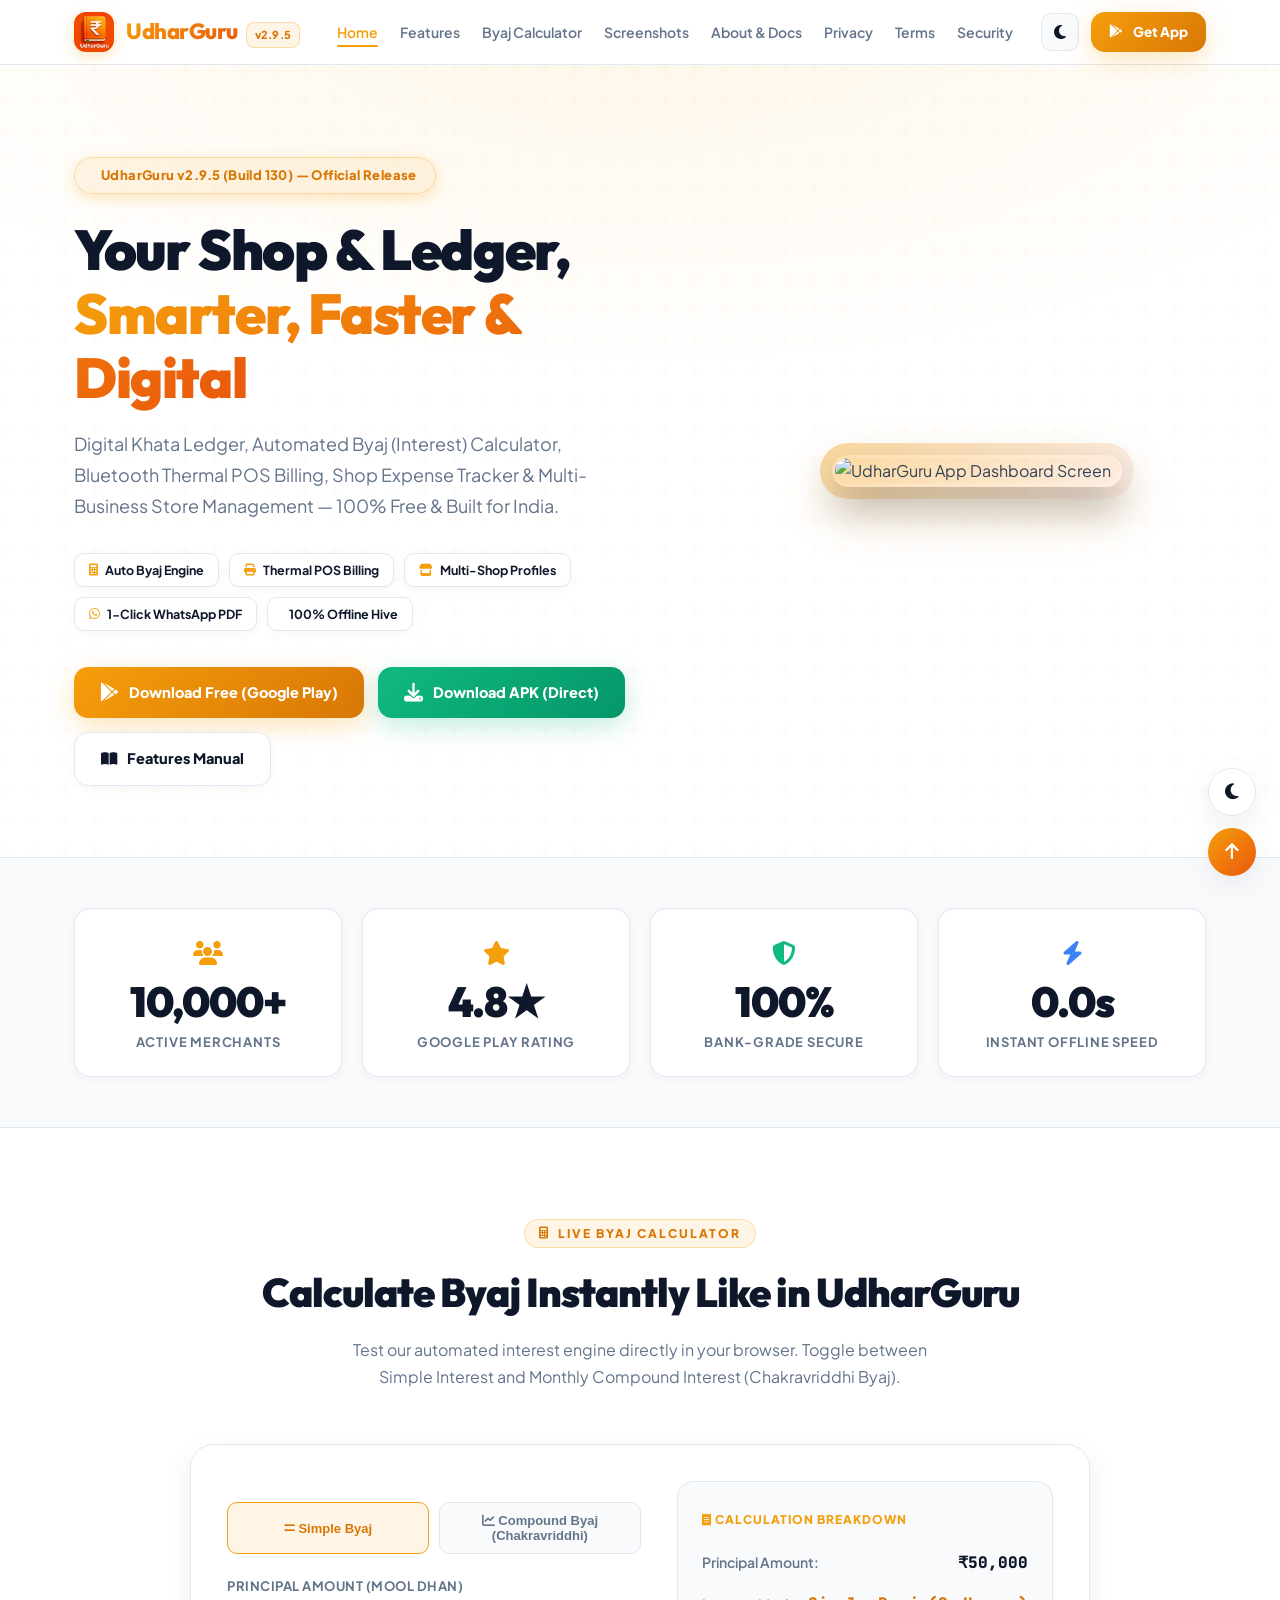
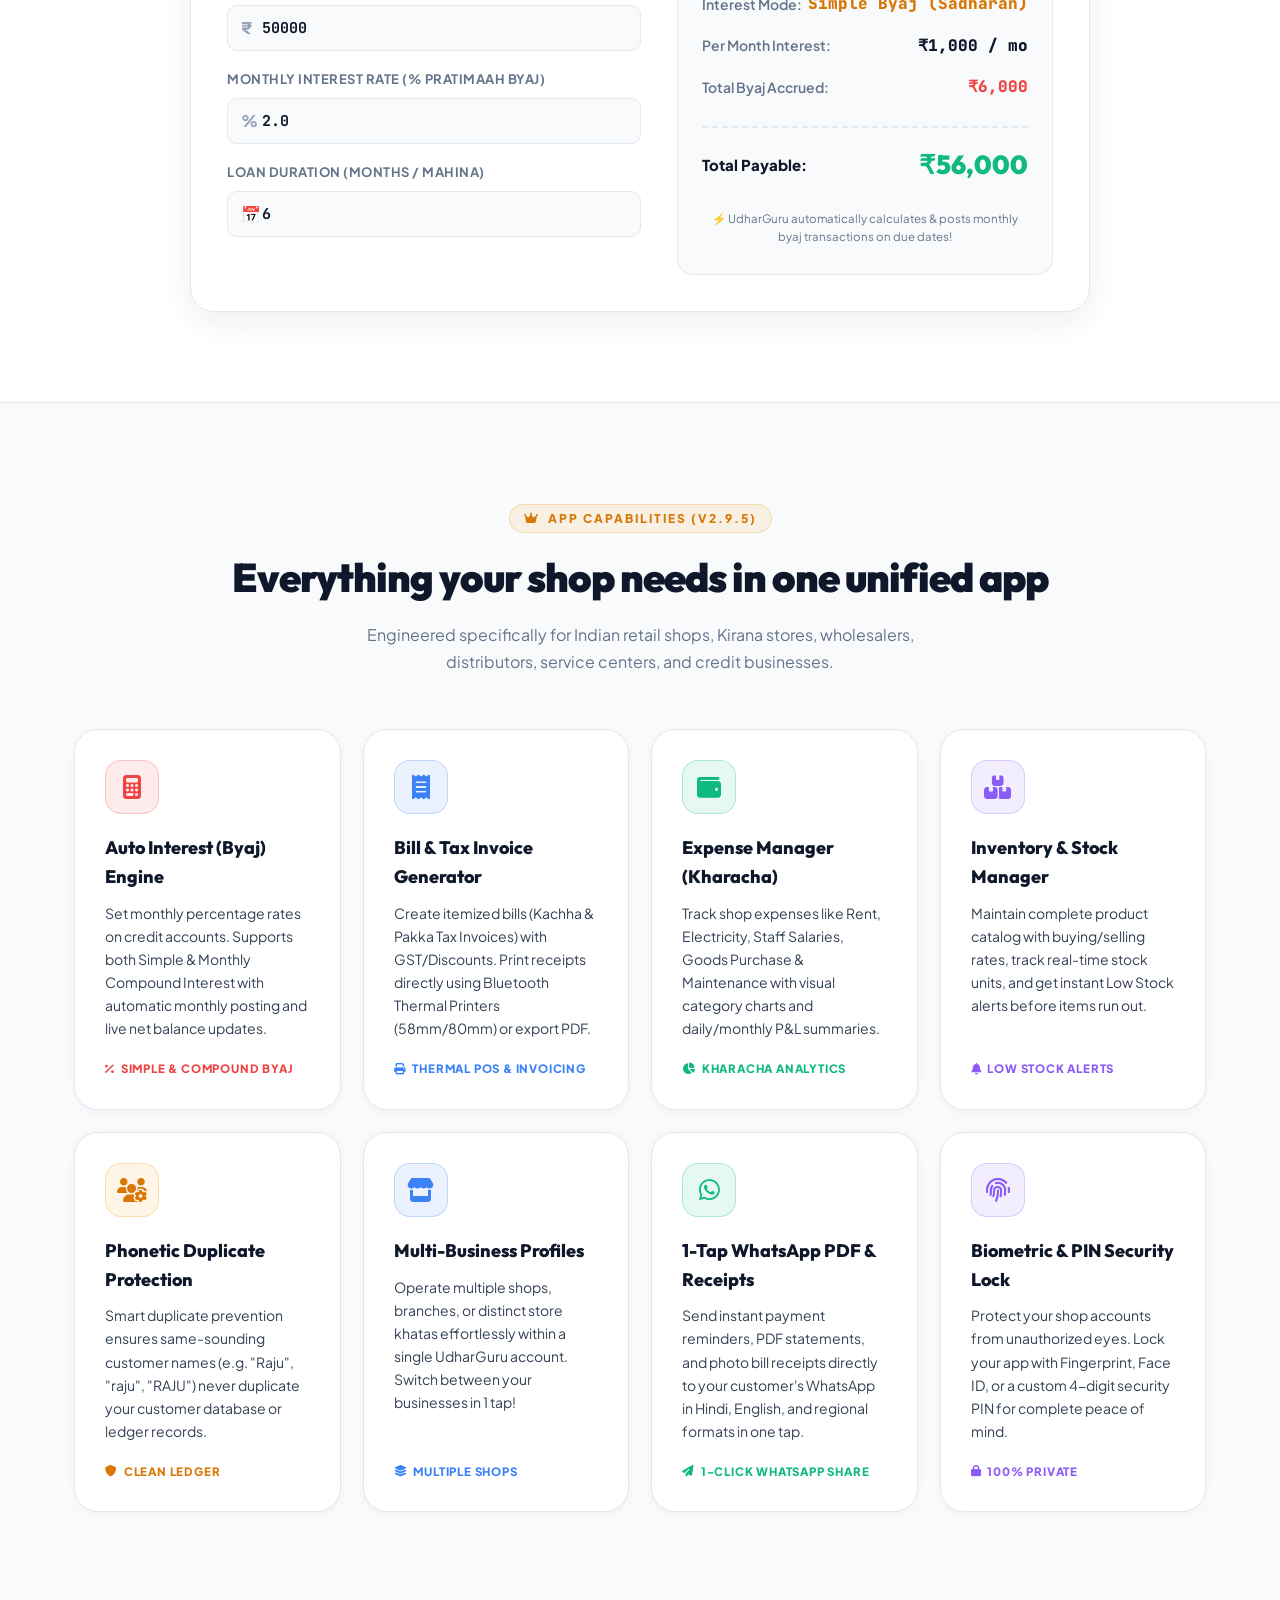
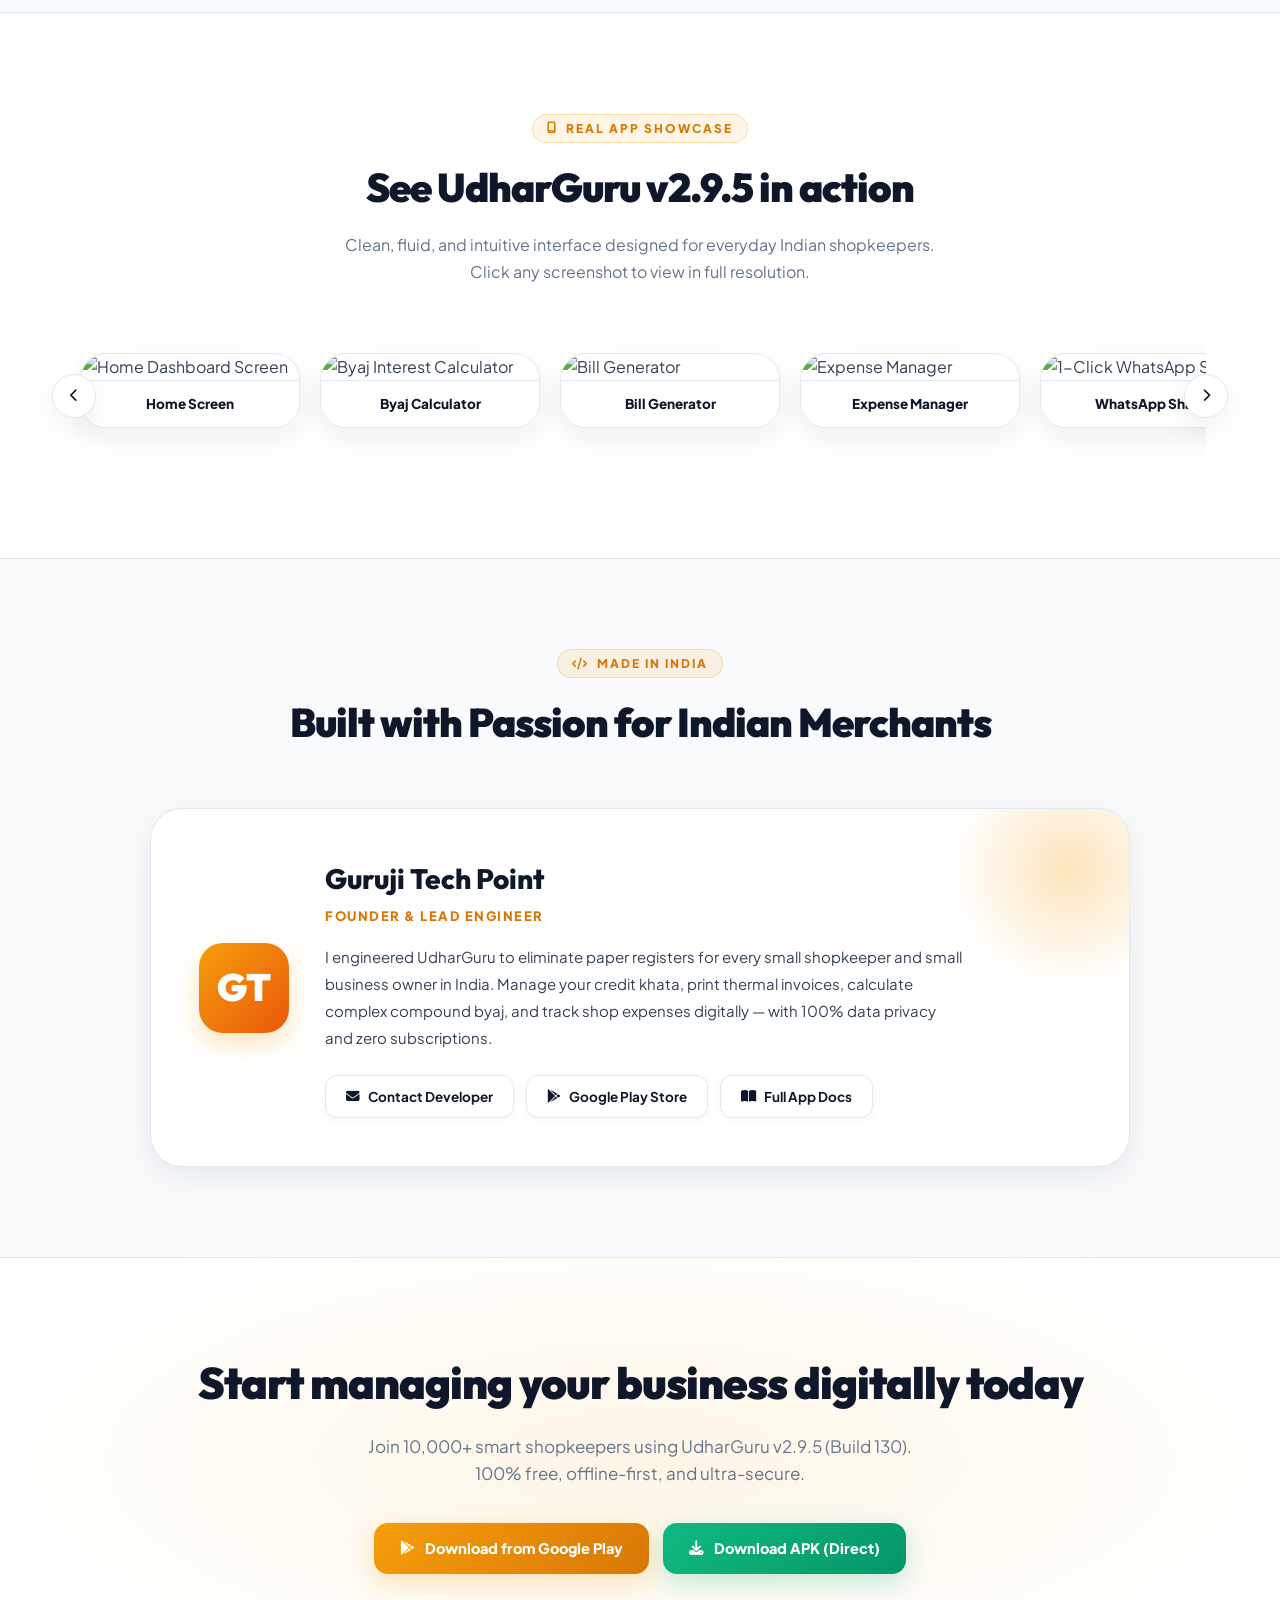
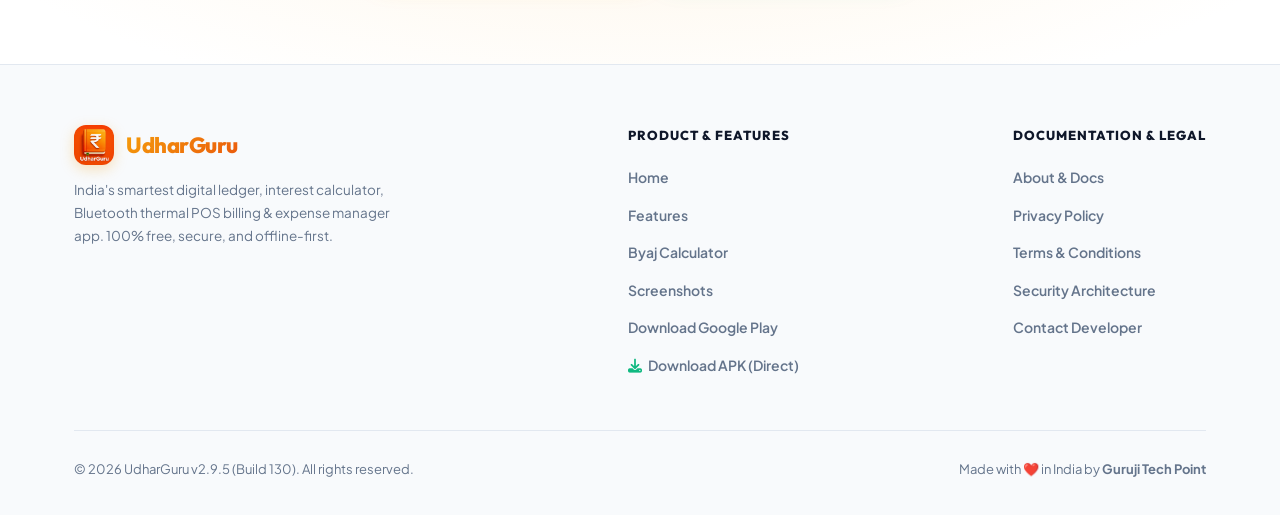
==== commit 8824bac9: "Add files via upload" ====
--- a/index.html
+++ b/index.html
@@ -1,30 +1,43 @@
 <!DOCTYPE html>
 <html lang="en" data-theme="light">
 <head>
+    <!-- Google tag (gtag.js) -->
+    <script async src="https://www.googletagmanager.com/gtag/js?id=G-9MC9KHFNWT"></script>
+    <script>
+      window.dataLayer = window.dataLayer || [];
+      function gtag(){dataLayer.push(arguments);}
+      gtag('js', new Date());
+      gtag('config', 'G-9MC9KHFNWT');
+    </script>
     <meta charset="UTF-8">
     <meta name="viewport" content="width=device-width, initial-scale=1.0, maximum-scale=10.0, user-scalable=yes">
-    <meta name="description" content="UdharGuru v2.9.5 — India's smartest digital ledger, automatic interest (byaj) calculator, Bluetooth thermal POS billing, expense manager & stock tracking app for shopkeepers. Multi-Business Profiles, WhatsApp PDF Share, Offline Support. 100% Free.">
+    <meta name="description" content="UdharGuru v2.9.5 — India's smartest free digital ledger (bahi khata), automatic byaj calculator, Bluetooth thermal billing, expense & stock tracker. Works 100% offline. Free Android download.">
     <meta name="keywords" content="udhar khata app, khata book, byaj calculator, interest ledger app, bill generator app, thermal printer billing, expense manager app, kharacha book, stock tracker, inventory app, digital bahi khata, multi business ledger, udhar app, business ledger, novapay">
     <meta name="author" content="Guruji Tech Point">
     <meta name="robots" content="index, follow">
     <meta name="theme-color" content="#F59E0B">
+    <link rel="canonical" href="https://udharguru.in/">
 
     <!-- Open Graph / Facebook / WhatsApp -->
     <meta property="og:type" content="website">
-    <meta property="og:url" content="https://udharguru.in">
+    <meta property="og:url" content="https://udharguru.in/">
+    <meta property="og:site_name" content="UdharGuru">
+    <meta property="og:locale" content="en_IN">
     <meta property="og:title" content="UdharGuru v2.9.5 — Digital Ledger, Byaj Calculator, Bill & Expense App">
     <meta property="og:description" content="Auto Interest Engine (Byaj), Bluetooth Thermal Receipt Printing, Shop Expense Manager, 1-Click WhatsApp PDF Share, Multi-Business Stores. 100% Free for all Indian Merchants.">
     <meta property="og:image" content="https://i.ibb.co/844cYyhf/Chat-GPT-Image-Jul-26-2026-06-46-25-AM.png">
+    <meta property="og:image:alt" content="UdharGuru — Digital Ledger, Byaj Calculator & Bill App">
 
     <!-- Twitter -->
     <meta name="twitter:card" content="summary_large_image">
     <meta name="twitter:title" content="UdharGuru v2.9.5 — India's Complete Business Manager App">
     <meta name="twitter:description" content="Digital Khata, Simple & Compound Interest Calculator, Thermal Bill Printing, Expense Tracking. 100% Free.">
     <meta name="twitter:image" content="https://i.ibb.co/844cYyhf/Chat-GPT-Image-Jul-26-2026-06-46-25-AM.png">
-
-    <title>UdharGuru v2.9.5 — Digital Ledger, Interest (Byaj) Calculator, Bill & Expense Manager | Free Download</title>
-
-    <link rel="icon" type="image/png" href="https://i.postimg.cc/sXmvm5np/app-icon.png">
+    <meta name="twitter:image:alt" content="UdharGuru app preview">
+
+    <title>UdharGuru — Free Digital Ledger, Byaj Calculator & Khata Book App | Download</title>
+
+    <link rel="icon" type="image/png" href="assets/images/app_icon.png">
 
     <!-- Google Fonts -->
     <link rel="preconnect" href="https://fonts.googleapis.com">
@@ -820,8 +833,11 @@
       "@context": "https://schema.org",
       "@type": "MobileApplication",
       "name": "UdharGuru",
+      "url": "https://udharguru.in/",
       "applicationCategory": "BusinessApplication",
       "operatingSystem": "Android",
+      "image": "https://i.ibb.co/844cYyhf/Chat-GPT-Image-Jul-26-2026-06-46-25-AM.png",
+      "screenshot": "https://i.ibb.co/844cYyhf/Chat-GPT-Image-Jul-26-2026-06-46-25-AM.png",
       "offers": {
         "@type": "Offer",
         "price": "0",
@@ -835,11 +851,52 @@
       "description": "UdharGuru v2.9.5 — India's smartest digital ledger, automatic interest calculator (byaj), Bluetooth thermal POS billing, expense manager & stock tracking app. 100% Free & Offline-First.",
       "softwareVersion": "2.9.5",
       "fileSize": "36MB",
+      "featureList": [
+        "Digital bahi khata / ledger with automatic interest (byaj) calculation",
+        "Bluetooth thermal printer billing & receipt printing",
+        "Shop expense manager and stock / inventory tracker",
+        "1-click WhatsApp PDF statement sharing",
+        "Multi-business profile support",
+        "100% offline mode with auto backup"
+      ],
       "author": {
         "@type": "Organization",
-        "name": "Guruji Tech Point"
+        "name": "Guruji Tech Point",
+        "url": "https://udharguru.in/"
+      },
+      "publisher": {
+        "@type": "Organization",
+        "name": "Guruji Tech Point",
+        "url": "https://udharguru.in/"
       },
       "downloadUrl": "https://play.google.com/store/apps/details?id=com.udharkhata.akhil"
+    }
+    </script>
+
+    <!-- Organization + WebSite Structured Data -->
+    <script type="application/ld+json">
+    {
+      "@context": "https://schema.org",
+      "@graph": [
+        {
+          "@type": "Organization",
+          "@id": "https://udharguru.in/#organization",
+          "name": "Guruji Tech Point",
+          "url": "https://udharguru.in/",
+          "logo": {
+            "@type": "ImageObject",
+            "url": "https://udharguru.in/assets/images/app_icon.png"
+          }
+        },
+        {
+          "@type": "WebSite",
+          "@id": "https://udharguru.in/#website",
+          "url": "https://udharguru.in/",
+          "name": "UdharGuru — Digital Ledger App",
+          "inLanguage": "en-IN",
+          "publisher": { "@id": "https://udharguru.in/#organization" }
+        }
+      ]
     }
     </script>
 </head>
@@ -877,7 +934,7 @@
         <div class="container">
             <div class="header-content">
                 <div class="logo" onclick="showMainSite(); return false;">
-                    <div class="logo-icon-wrap"><img src="https://i.postimg.cc/sXmvm5np/app-icon.png" alt="UdharGuru app icon"></div>
+                    <div class="logo-icon-wrap"><img src="assets/images/app_icon.png" alt="UdharGuru app icon"></div>
                     <div class="logo-text">
                         <span class="brand-title">UdharGuru</span>
                         <span class="logo-version">v2.9.5</span>
@@ -1471,7 +1528,7 @@
             <div class="footer-content">
                 <div class="footer-brand">
                     <div class="logo" onclick="showMainSite(); return false;">
-                        <div class="logo-icon-wrap"><img src="https://i.postimg.cc/sXmvm5np/app-icon.png" alt="UdharGuru app icon"></div>
+                        <div class="logo-icon-wrap"><img src="assets/images/app_icon.png" alt="UdharGuru app icon"></div>
                         <div class="logo-text">
                             <span class="brand-title">UdharGuru</span>
                         </div>
